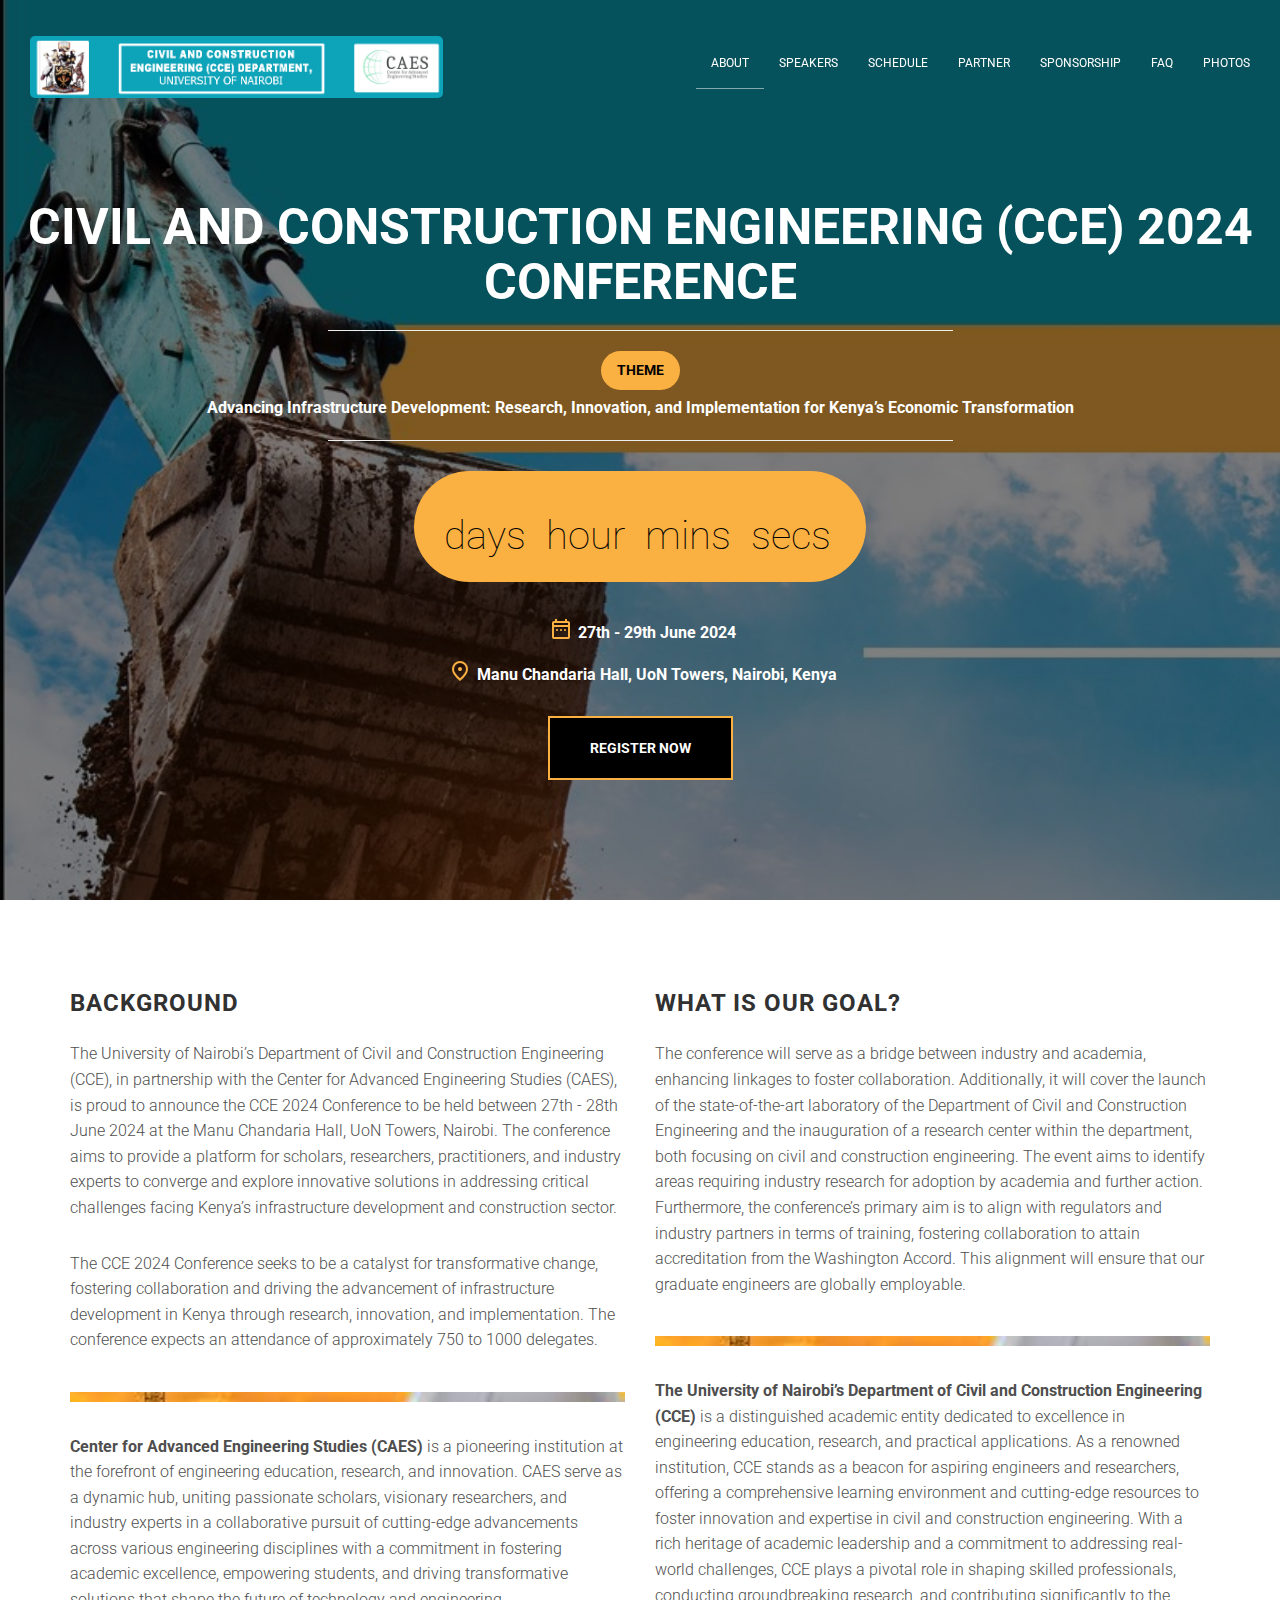
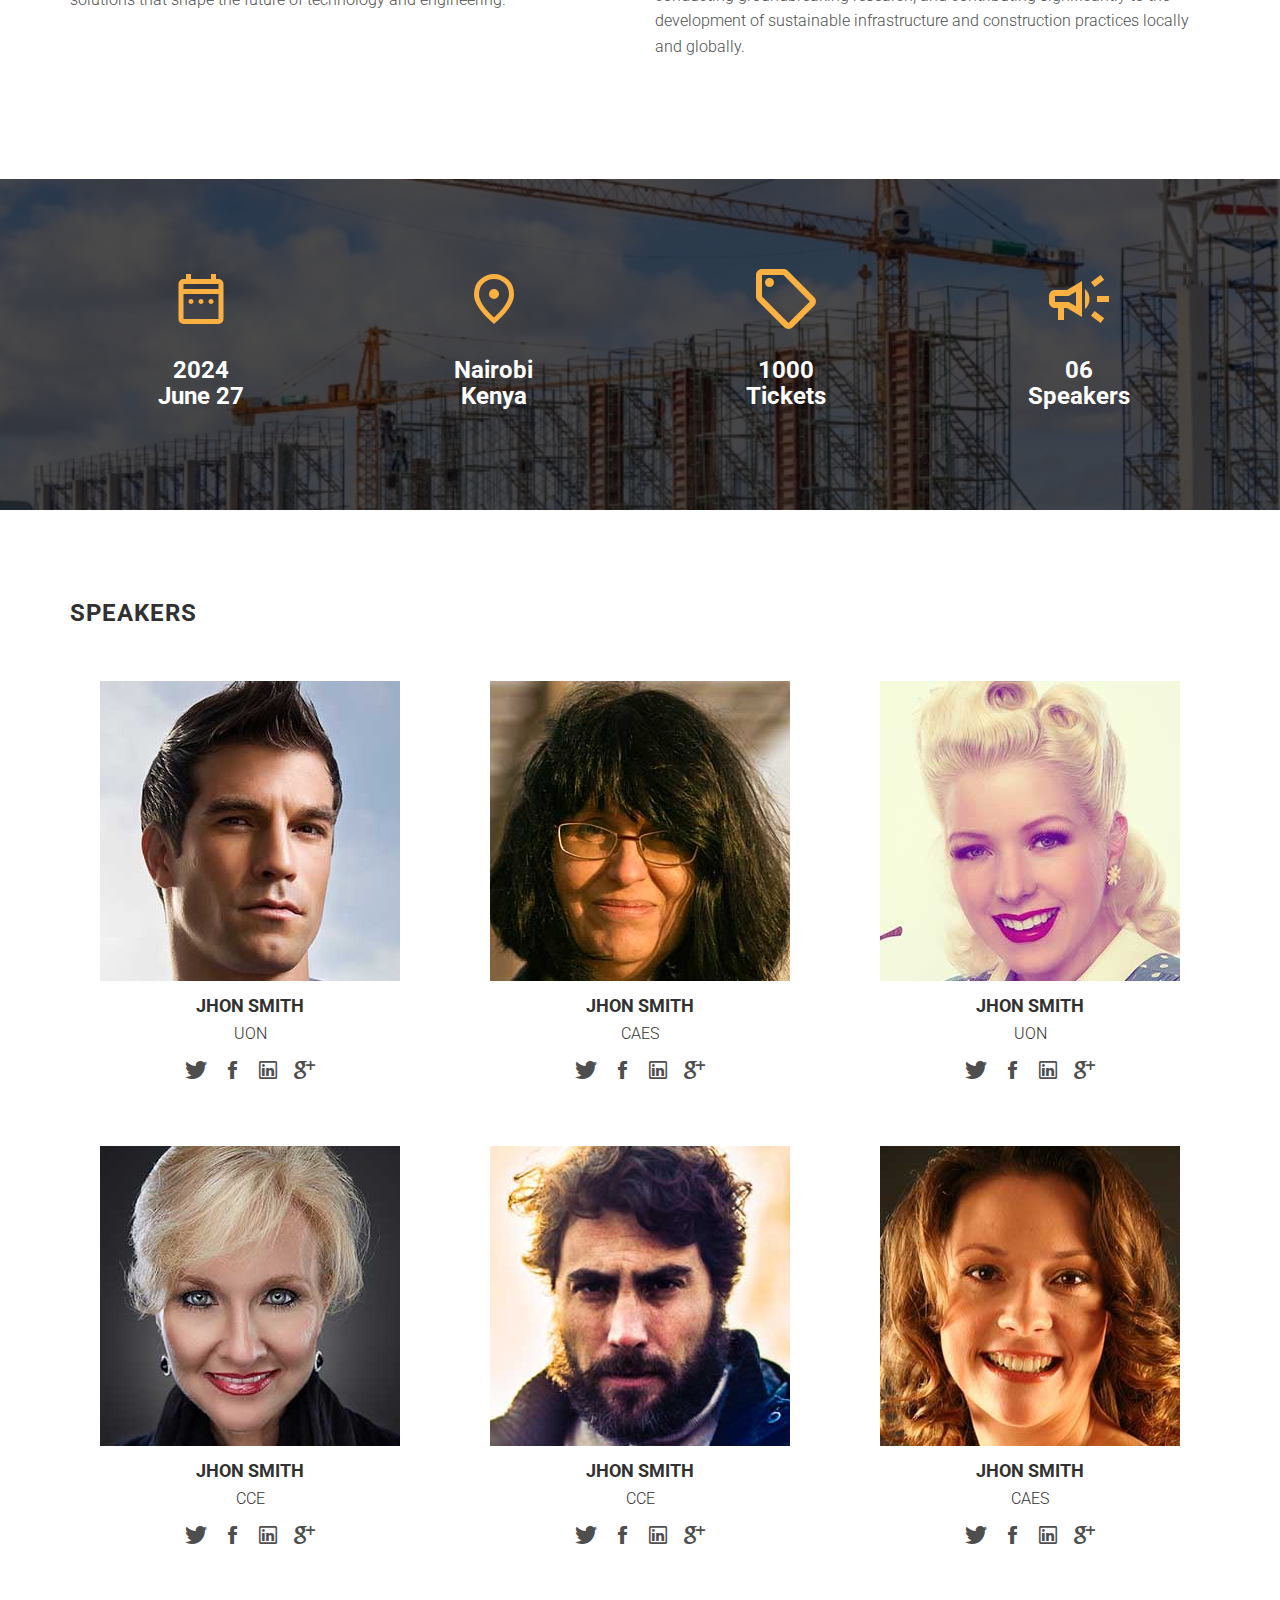
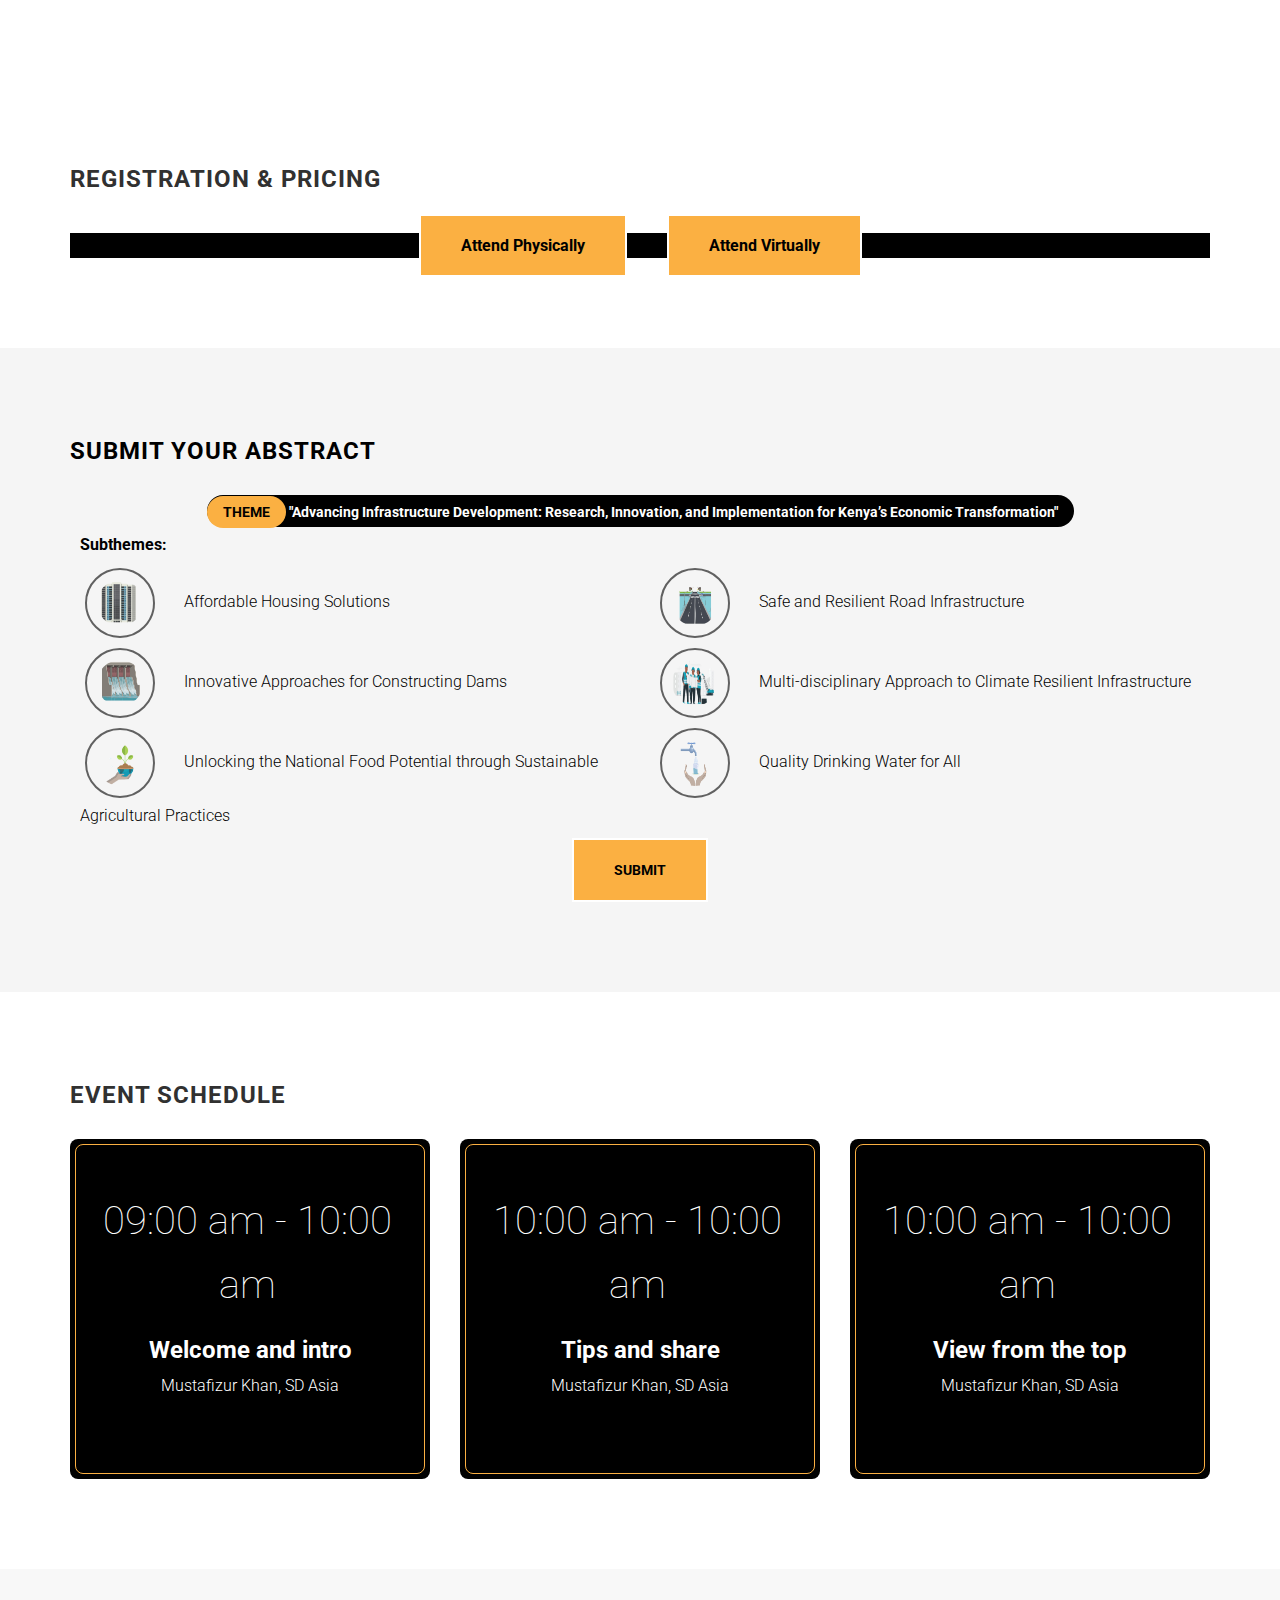
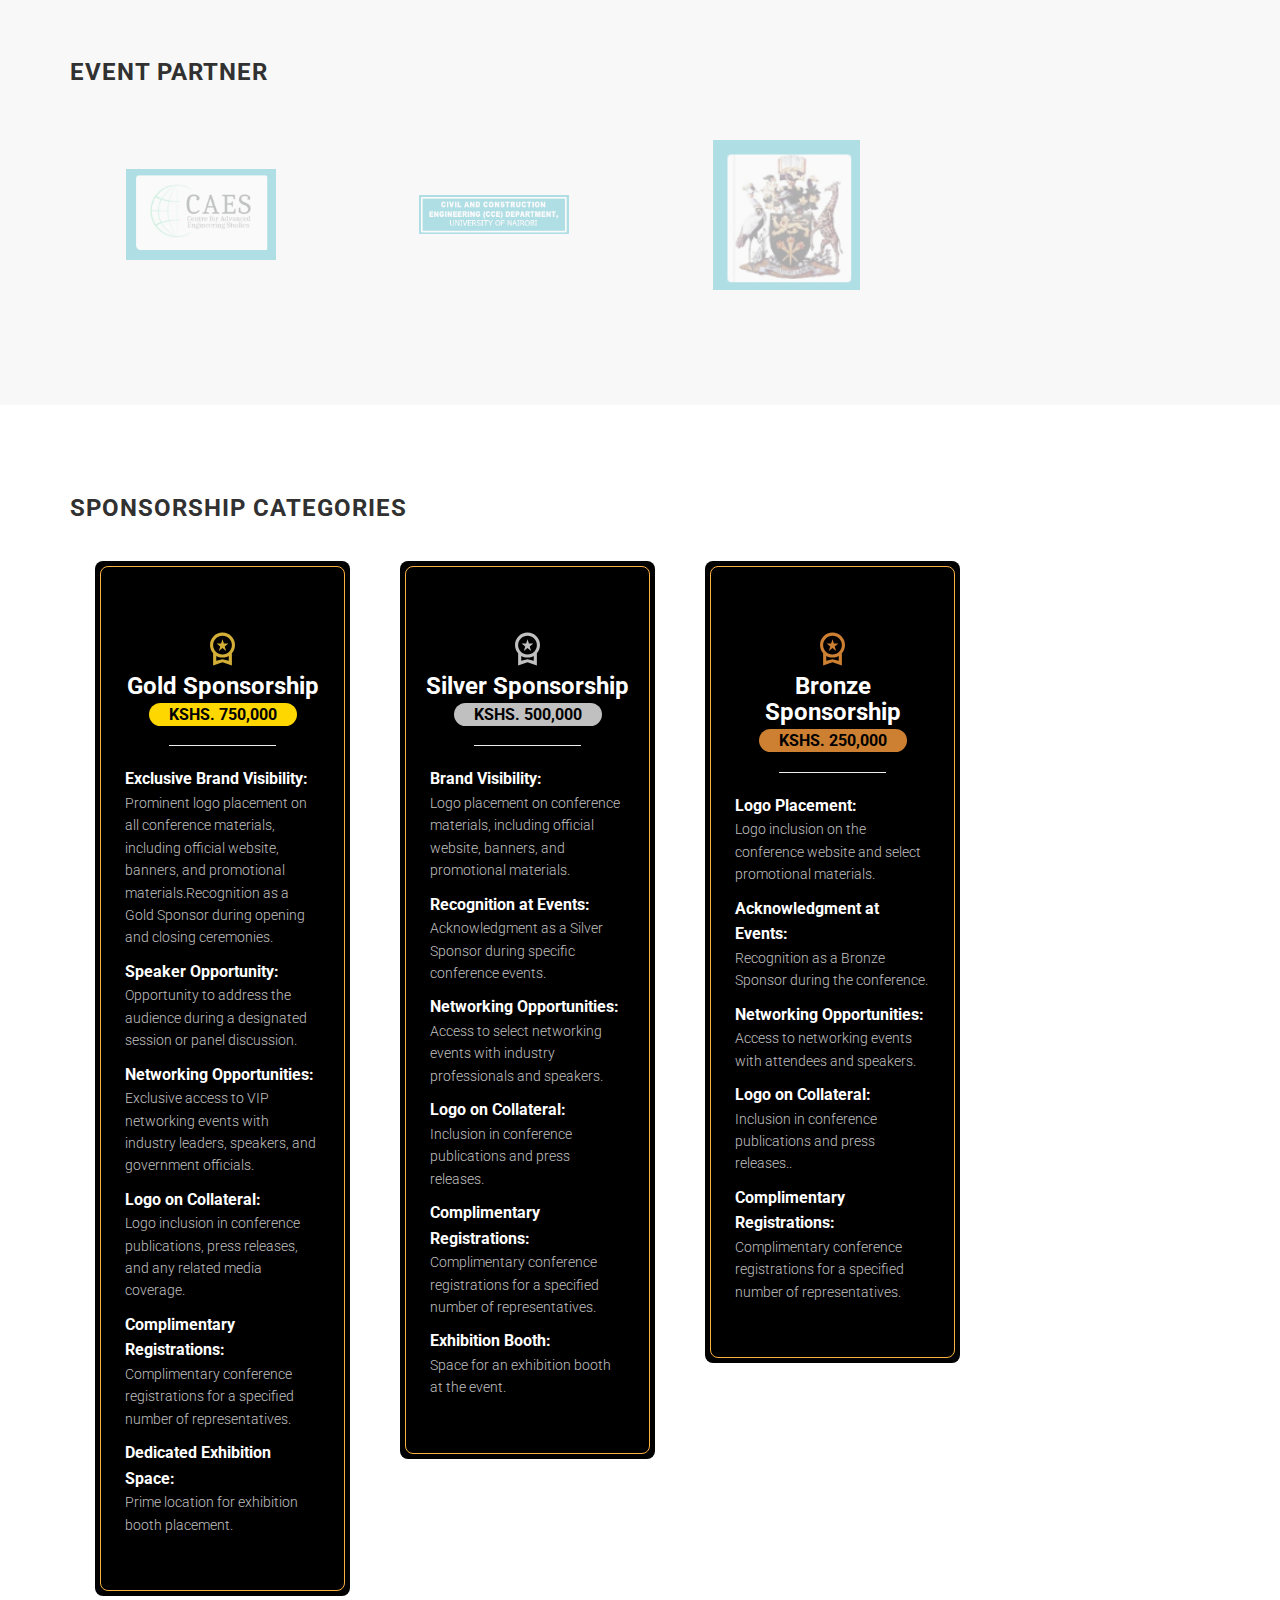
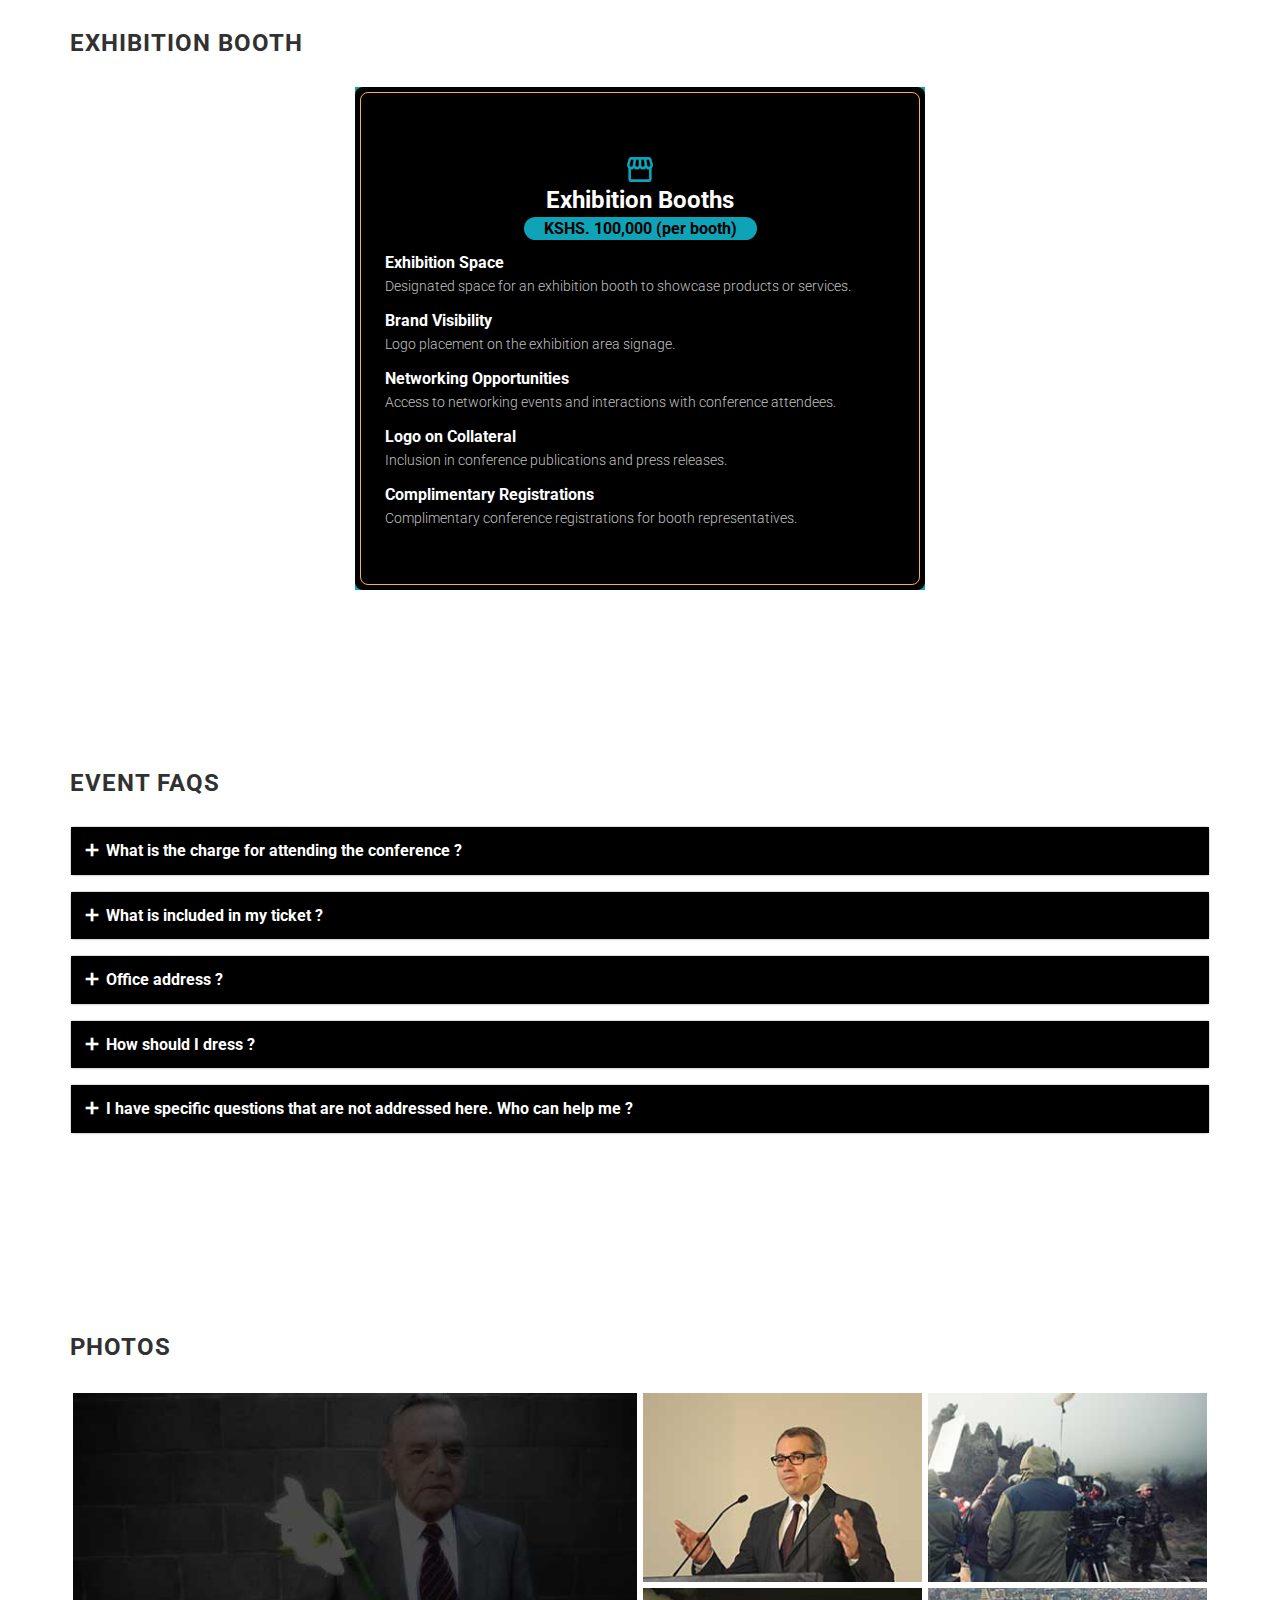
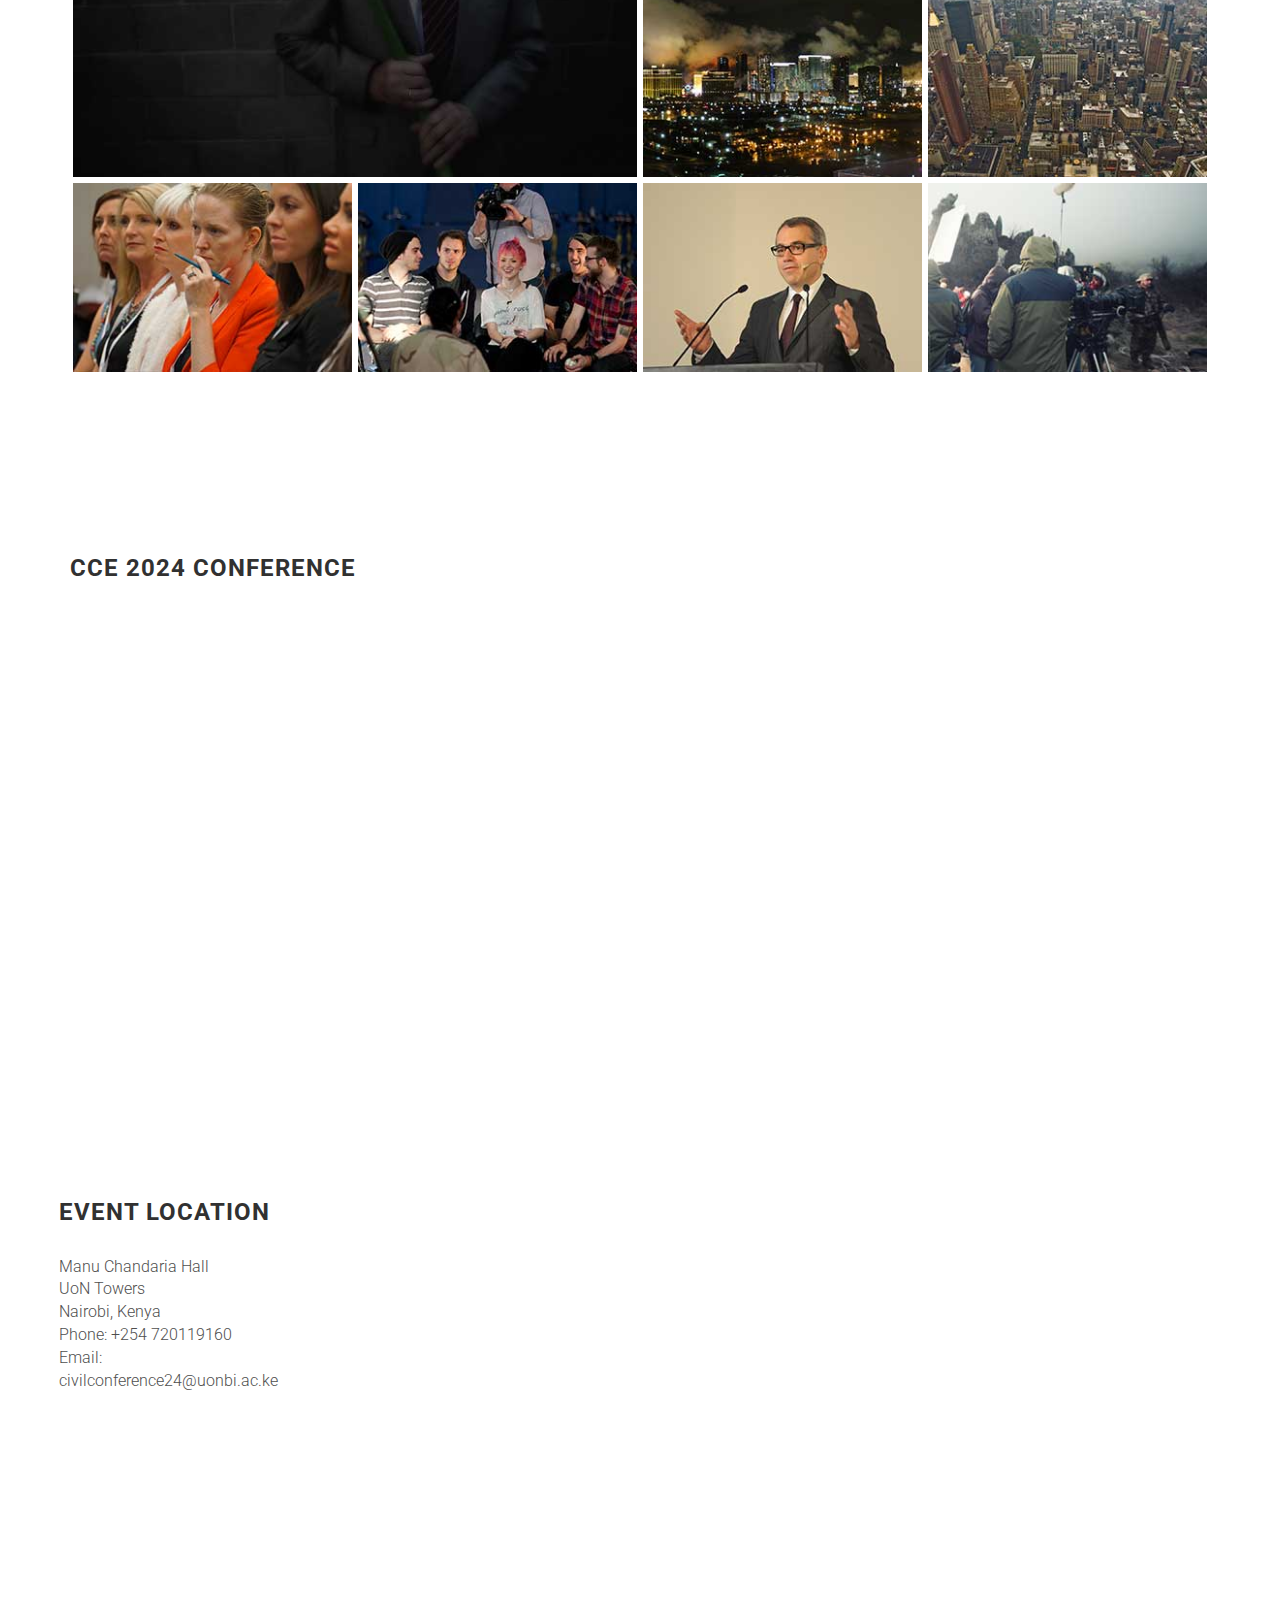
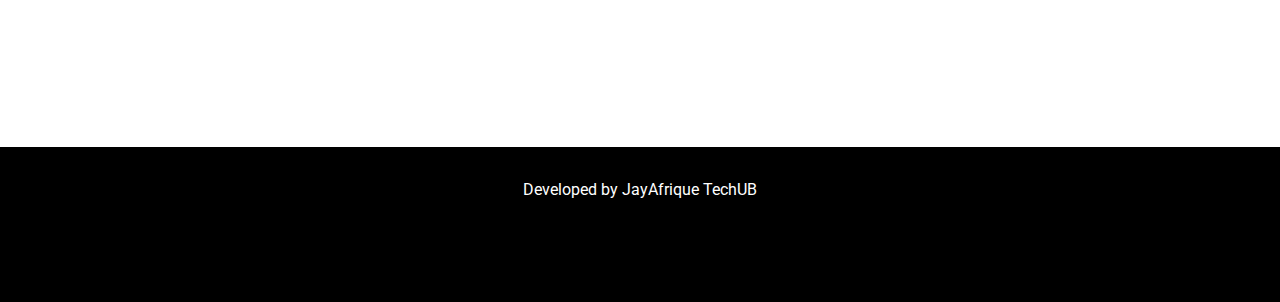
==== cec-conference/index.html @ 4900bc09 "Amazing" ====
<!DOCTYPE html>
<html lang="en">

<head>
    <meta charset="utf-8">
    <meta http-equiv="X-UA-Compatible" content="IE=edge">
    <meta name="viewport" content="width=device-width, initial-scale=1">

    <title>CCE 2024 CONFERENCE</title>

    <!-- css -->
    <link rel="stylesheet" href="bower_components/bootstrap/dist/css/bootstrap.min.css">
    <link rel="stylesheet" href="bower_components/ionicons/css/ionicons.min.css">
    <link rel="stylesheet" href="assets/css/main.css">
</head>

<body data-spy="scroll" data-target="#site-nav">
    <nav id="site-nav" class="navbar navbar-fixed-top navbar-custom">
        <div class="container" id="nav-container">
            <div class="navbar-header">
                <!-- logo -->
                <div class="site-branding">
                    <a class="logo" href="index.html">
                        <!-- logo image  -->
                        <img class="cceLogo" src="assets/images/logo.png" alt="Logo">
                        <a CIVIL AND CONSTRUCTION ENGINEERING (CCE) 2024 CONFERENCE>
                        </a>
                </div>
                <button type="button" class="navbar-toggle collapsed" data-toggle="collapse" data-target="#navbar-items"
                    aria-expanded="false">
                    <span class="sr-only">Toggle navigation</span>
                    <span class="icon-bar"></span>
                    <span class="icon-bar"></span>
                    <span class="icon-bar"></span>
                </button>
            </div><!-- /.navbar-header -->
            <div class="collapse navbar-collapse" id="navbar-items">
                <ul class="nav navbar-nav navbar-right">
                    <!-- navigation menu -->
                    <li class="active"><a data-scroll href="#about">About</a></li>
                    <li><a data-scroll href="#speakers">Speakers</a></li>
                    <li><a data-scroll href="#schedule">Schedule</a></li>
                    <li><a data-scroll href="#partner">Partner</a></li>
                    <li><a data-scroll href="#sponsorhip">Sponsorship</a></li>
                    <li><a data-scroll href="#faq">FAQ</a></li>
                    <li><a data-scroll href="#photos">Photos</a></li>
                </ul>
            </div>
        </div><!-- /.container -->
    </nav>

    <header id="site-header" class="site-header valign-center">
        <div class="intro">
            <!-- <h2>27th - 29th June 2024 | Manu Chandaria Hall, UoN Towers, Nairobi</h2> -->
            <h1 class="event-name">CIVIL AND CONSTRUCTION ENGINEERING (CCE) 2024 CONFERENCE </h1>
            <hr>
            <div class="theme">THEME</div>
            <p class="event-theme">Advancing Infrastructure Development: Research, Innovation, and Implementation for
                Kenya’s Economic Transformation </p>
            <hr>
            <div class="countdown">
                <h1 id="count">
                    <!-- days -->
                    <span id="days"></span>
                    <span class="time">days</span>
                    <!-- hours -->
                    <span id="hours"></span>
                    <span class="time">hour</span>
                    <!-- minutes -->
                    <span id="minutes"></span>
                    <span class="time">mins</span>
                    <!-- seconds -->
                    <span id="seconds"></span>
                    <span class="time">secs</span>
                </h1>
            </div>
            <!-- date & locations -->

            <div class="date-location">
                <div class="location">
                    <span class="icon">
                        <svg xmlns="http://www.w3.org/2000/svg" height="24" viewBox="0 -960 960 960" width="24">
                            <path
                                d="M320-400q-17 0-28.5-11.5T280-440q0-17 11.5-28.5T320-480q17 0 28.5 11.5T360-440q0 17-11.5 28.5T320-400Zm160 0q-17 0-28.5-11.5T440-440q0-17 11.5-28.5T480-480q17 0 28.5 11.5T520-440q0 17-11.5 28.5T480-400Zm160 0q-17 0-28.5-11.5T600-440q0-17 11.5-28.5T640-480q17 0 28.5 11.5T680-440q0 17-11.5 28.5T640-400ZM200-80q-33 0-56.5-23.5T120-160v-560q0-33 23.5-56.5T200-800h40v-80h80v80h320v-80h80v80h40q33 0 56.5 23.5T840-720v560q0 33-23.5 56.5T760-80H200Zm0-80h560v-400H200v400Zm0-480h560v-80H200v80Zm0 0v-80 80Z" />
                        </svg> </span>
                    <div class="date-location-text"> 27th - 29th June 2024 </div>

                </div>
            </div>

            <div class="date-location">
                <div class="location">
                    <span class="icon">
                        <svg xmlns="http://www.w3.org/2000/svg" height="24" viewBox="0 -960 960 960" width="24">
                            <path
                                d="M480-480q33 0 56.5-23.5T560-560q0-33-23.5-56.5T480-640q-33 0-56.5 23.5T400-560q0 33 23.5 56.5T480-480Zm0 294q122-112 181-203.5T720-552q0-109-69.5-178.5T480-800q-101 0-170.5 69.5T240-552q0 71 59 162.5T480-186Zm0 106Q319-217 239.5-334.5T160-552q0-150 96.5-239T480-880q127 0 223.5 89T800-552q0 100-79.5 217.5T480-80Zm0-480Z" />
                        </svg> </span>
                    <div class="date-location-text"> Manu Chandaria Hall, UoN Towers, Nairobi, Kenya</div>
                </div>
            </div>
            <div class="register">
                <a class="register-btn btn" data-scroll href="#registration">Register Now</a>
            </div>
        </div>
    </header>
    <section id="about" class="section about">
        <div class="container">
            <div class="row">
                <div class="col-sm-6">
                    <h3 class="section-title">Background</h3>
                    <p>The University of Nairobi’s Department of Civil and Construction Engineering (CCE), in
                        partnership with the Center for Advanced Engineering Studies (CAES), is proud to announce the
                        CCE 2024 Conference to be held between 27th - 28th June 2024 at the Manu Chandaria Hall, UoN
                        Towers, Nairobi. The conference aims to provide a platform for scholars, researchers,
                        practitioners, and industry experts to converge and explore innovative solutions in addressing
                        critical challenges facing Kenya’s infrastructure development and construction sector.</p>
                    <p>The CCE 2024 Conference seeks to be a catalyst for transformative change, fostering collaboration
                        and driving the advancement of infrastructure development in Kenya through research, innovation,
                        and implementation. The conference expects an attendance of approximately 750 to 1000 delegates.
                    </p>
                    <figure>
                        <img alt="" class="about-us" src="assets/images/about-us.jpeg">
                    </figure>
                    <div class="">
                        <p>
                            <span class="info">Center for Advanced Engineering Studies (CAES)</span>
                            is a pioneering institution at the forefront
                            of engineering education, research, and innovation. CAES serve as a dynamic hub, uniting
                            passionate scholars, visionary researchers, and industry experts in a collaborative pursuit
                            of cutting-edge advancements across various engineering disciplines with a commitment in
                            fostering academic excellence, empowering students, and driving transformative solutions
                            that shape the future of technology and engineering.
                        </p>
                    </div>
                </div><!-- /.col-sm-6 -->
                <div class="col-sm-6">
                    <h3 class="section-title multiple-title">What is Our Goal?</h3>
                    <p>The conference will serve as a bridge between industry and academia, enhancing linkages to foster
                        collaboration. Additionally, it will cover the launch of the state-of-the-art laboratory of the
                        Department of Civil and Construction Engineering and the inauguration of a research center
                        within the department, both focusing on civil and construction engineering. The event aims to
                        identify areas requiring industry research for adoption by academia and further action.
                        Furthermore, the conference’s primary aim is to align with regulators and industry partners in
                        terms of training, fostering collaboration to attain accreditation from the Washington Accord.
                        This alignment will ensure that our graduate engineers are globally employable.
                    </p>

                    <figure>
                        <img alt="" class="about-us" src="assets/images/about-us.jpeg">
                    </figure>
                    <div class=" ">
                        <p>
                            <span class="info">The University of Nairobi’s Department of Civil and Construction
                                Engineering (CCE)</span>
                            is a distinguished academic entity dedicated to excellence in engineering education,
                            research,
                            and practical applications. As a renowned institution, CCE stands as a beacon for aspiring
                            engineers and researchers, offering a comprehensive learning environment and cutting-edge
                            resources to foster innovation and expertise in civil and construction engineering. With a
                            rich heritage of academic leadership and a commitment to addressing real-world challenges,
                            CCE plays a pivotal role in shaping skilled professionals, conducting groundbreaking
                            research, and contributing significantly to the development of sustainable infrastructure
                            and construction practices locally and globally.
                        </p>
                    </div>
                </div><!-- /.col-sm-6 -->
            </div><!-- /.row -->
        </div><!-- /.container -->
    </section>
    <section id="facts" class="section bg-image-1 facts text-center">
        <div class="container">
            <div class="row">
                <div class="col-sm-3">
                    <span class="icon">
                        <svg xmlns="http://www.w3.org/2000/svg" height="60" viewBox="0 -960 960 960" width="60">
                            <path
                                d="M320-400q-17 0-28.5-11.5T280-440q0-17 11.5-28.5T320-480q17 0 28.5 11.5T360-440q0 17-11.5 28.5T320-400Zm160 0q-17 0-28.5-11.5T440-440q0-17 11.5-28.5T480-480q17 0 28.5 11.5T520-440q0 17-11.5 28.5T480-400Zm160 0q-17 0-28.5-11.5T600-440q0-17 11.5-28.5T640-480q17 0 28.5 11.5T680-440q0 17-11.5 28.5T640-400ZM200-80q-33 0-56.5-23.5T120-160v-560q0-33 23.5-56.5T200-800h40v-80h80v80h320v-80h80v80h40q33 0 56.5 23.5T840-720v560q0 33-23.5 56.5T760-80H200Zm0-80h560v-400H200v400Zm0-480h560v-80H200v80Zm0 0v-80 80Z" />
                        </svg> </span>
                    <h3 class="facts-text">2024<br>June 27</h3>
                </div>
                <div class="col-sm-3">
                    <span class="icon">
                        <svg xmlns="http://www.w3.org/2000/svg" height="60" viewBox="0 -960 960 960" width="60">
                            <path
                                d="M480-480q33 0 56.5-23.5T560-560q0-33-23.5-56.5T480-640q-33 0-56.5 23.5T400-560q0 33 23.5 56.5T480-480Zm0 294q122-112 181-203.5T720-552q0-109-69.5-178.5T480-800q-101 0-170.5 69.5T240-552q0 71 59 162.5T480-186Zm0 106Q319-217 239.5-334.5T160-552q0-150 96.5-239T480-880q127 0 223.5 89T800-552q0 100-79.5 217.5T480-80Zm0-480Z" />
                        </svg> </span>
                    <h3 class="facts-text">Nairobi<br>Kenya</h3>
                </div>
                <div class="col-sm-3">
                    <span class="icon">
                        <svg width="60" height="60" viewBox="0 0 20 20" fill="none" xmlns="http://www.w3.org/2000/svg">
                            <path
                                d="M19.4 12.25L12.25 19.4C12.05 19.6 11.825 19.75 11.575 19.85C11.325 19.95 11.075 20 10.825 20C10.575 20 10.325 19.95 10.075 19.85C9.825 19.75 9.6 19.6 9.4 19.4L0.575 10.575C0.391667 10.3917 0.25 10.1792 0.15 9.9375C0.05 9.69583 0 9.44167 0 9.175V2C0 1.45 0.195833 0.979167 0.5875 0.5875C0.979167 0.195833 1.45 0 2 0H9.175C9.44167 0 9.7 0.0541667 9.95 0.1625C10.2 0.270833 10.4167 0.416667 10.6 0.6L19.4 9.425C19.6 9.625 19.7458 9.85 19.8375 10.1C19.9292 10.35 19.975 10.6 19.975 10.85C19.975 11.1 19.9292 11.3458 19.8375 11.5875C19.7458 11.8292 19.6 12.05 19.4 12.25ZM10.825 18L17.975 10.85L9.15 2H2V9.15L10.825 18ZM4.5 6C4.91667 6 5.27083 5.85417 5.5625 5.5625C5.85417 5.27083 6 4.91667 6 4.5C6 4.08333 5.85417 3.72917 5.5625 3.4375C5.27083 3.14583 4.91667 3 4.5 3C4.08333 3 3.72917 3.14583 3.4375 3.4375C3.14583 3.72917 3 4.08333 3 4.5C3 4.91667 3.14583 5.27083 3.4375 5.5625C3.72917 5.85417 4.08333 6 4.5 6Z"
                                fill="#FBB042" />
                        </svg>

                    </span>
                    <h3 class="facts-text">1000<br>Tickets</h3>
                </div>
                <div class="col-sm-3">
                    <span class="icon">
                        <svg width="60" height="60" viewBox="0 0 20 16" fill="none" xmlns="http://www.w3.org/2000/svg">
                            <path
                                d="M16 9V7H20V9H16ZM17.2 16L14 13.6L15.2 12L18.4 14.4L17.2 16ZM15.2 4L14 2.4L17.2 0L18.4 1.6L15.2 4ZM3 15V11H2C1.45 11 0.979167 10.8042 0.5875 10.4125C0.195833 10.0208 0 9.55 0 9V7C0 6.45 0.195833 5.97917 0.5875 5.5875C0.979167 5.19583 1.45 5 2 5H6L11 2V14L6 11H5V15H3ZM9 10.45V5.55L6.55 7H2V9H6.55L9 10.45ZM12 11.35V4.65C12.45 5.05 12.8125 5.5375 13.0875 6.1125C13.3625 6.6875 13.5 7.31667 13.5 8C13.5 8.68333 13.3625 9.3125 13.0875 9.8875C12.8125 10.4625 12.45 10.95 12 11.35Z"
                                fill="#FBB042" />
                        </svg>
                    </span>
                    <h3 class="facts-text">06<br>Speakers</h3>
                </div>
            </div><!-- row -->
        </div><!-- container -->
    </section>
    <section id="speakers" class="section speakers">
        <div class="container">
            <div class="row">
                <div class="col-md-12">
                    <h3 class="section-title">Speakers</h3>
                </div>
            </div>
            <div class="row">
                <div class="col-md-4">
                    <div class="speaker">
                        <figure>
                            <img alt="" class="img-responsive center-block" src="assets/images/speakers/speaker-1.jpg">
                        </figure>
                        <h4>Jhon Smith</h4>
                        <p>UON</p>
                        <ul class="social-block">
                            <li><a href=""><i class="ion-social-twitter"></i></a></li>
                            <li><a href=""><i class="ion-social-facebook"></i></a></li>
                            <li><a href=""><i class="ion-social-linkedin-outline"></i></a></li>
                            <li><a href=""><i class="ion-social-googleplus"></i></a></li>
                        </ul>
                    </div><!-- /.speaker -->
                </div><!-- /.col-md-4 -->
                <div class="col-md-4">
                    <div class="speaker">
                        <figure>
                            <img alt="" class="img-responsive center-block" src="assets/images/speakers/speaker-2.jpg">
                        </figure>
                        <h4>Jhon Smith</h4>
                        <p>CAES</p>
                        <ul class="social-block">
                            <li><a href=""><i class="ion-social-twitter"></i></a></li>
                            <li><a href=""><i class="ion-social-facebook"></i></a></li>
                            <li><a href=""><i class="ion-social-linkedin-outline"></i></a></li>
                            <li><a href=""><i class="ion-social-googleplus"></i></a></li>
                        </ul>
                    </div><!-- /.speaker -->
                </div><!-- /.col-md-4 -->
                <div class="col-md-4">
                    <div class="speaker">
                        <figure>
                            <img alt="" class="img-responsive center-block" src="assets/images/speakers/speaker-3.jpg">
                        </figure>
                        <h4>Jhon Smith</h4>
                        <p>UON</p>
                        <ul class="social-block">
                            <li><a href=""><i class="ion-social-twitter"></i></a></li>
                            <li><a href=""><i class="ion-social-facebook"></i></a></li>
                            <li><a href=""><i class="ion-social-linkedin-outline"></i></a></li>
                            <li><a href=""><i class="ion-social-googleplus"></i></a></li>
                        </ul>
                    </div><!-- /.speaker -->
                </div><!-- /.col-md-4 -->
            </div><!-- /.row -->
            <div class="row">
                <div class="col-md-4">
                    <div class="speaker">
                        <figure>
                            <img alt="" class="img-responsive center-block" src="assets/images/speakers/speaker-4.jpg">
                        </figure>
                        <h4>Jhon Smith</h4>
                        <p>CCE</p>
                        <ul class="social-block">
                            <li><a href=""><i class="ion-social-twitter"></i></a></li>
                            <li><a href=""><i class="ion-social-facebook"></i></a></li>
                            <li><a href=""><i class="ion-social-linkedin-outline"></i></a></li>
                            <li><a href=""><i class="ion-social-googleplus"></i></a></li>
                        </ul>
                    </div>
                </div>
                <div class="col-md-4">

                    <div class="speaker">

                        <figure>
                            <img alt="" class="img-responsive center-block" src="assets/images/speakers/speaker-5.jpg">
                        </figure>

                        <h4>Jhon Smith</h4>

                        <p>CCE</p>

                        <ul class="social-block">
                            <li><a href=""><i class="ion-social-twitter"></i></a></li>
                            <li><a href=""><i class="ion-social-facebook"></i></a></li>
                            <li><a href=""><i class="ion-social-linkedin-outline"></i></a></li>
                            <li><a href=""><i class="ion-social-googleplus"></i></a></li>
                        </ul>

                    </div>
                </div>

                <div class="col-md-4">
                    <div class="speaker">
                        <figure>
                            <img alt="" class="img-responsive center-block" src="assets/images/speakers/speaker-6.jpg">
                        </figure>
                        <h4>Jhon Smith</h4>
                        <p>CAES</p>
                        <ul class="social-block">
                            <li><a href=""><i class="ion-social-twitter"></i></a></li>
                            <li><a href=""><i class="ion-social-facebook"></i></a></li>
                            <li><a href=""><i class="ion-social-linkedin-outline"></i></a></li>
                            <li><a href=""><i class="ion-social-googleplus"></i></a></li>
                        </ul>
                    </div>
                </div>
            </div>
        </div>
    </section>

    <section id="registration" class="section registration">
        <div class="container">
            <div class="row">
                <div class="col-md-12">
                    <h3 class="section-title">Registration &amp; Pricing</h3>
                </div>
            </div>
            <!--  registration buttons  -->
            <div class="attendance-section">
                <!--  physical attendance -->
                <div class="registration">
                    <a class="registration-btn " target="_blank"
                        href="https://docs.nobuk.africa/ntmk2nvhop/UGh5c2ljYWwgQXR0ZW5kYW5jZS8xMjAwMA==">Attend
                        Physically</a>
                </div>
                <!-- virtual attendance -->
                <div class="registration">
                    <a class="registration-btn " target="_blank"
                        href="https://docs.nobuk.africa/ntmk2nvhop/VmlydHVhbCBBdHRlbmRhbmNlLzgwMDA=">Attend
                        Virtually</a>
                </div>
            </div>

            <!-- 
            <form action="#" id="registration-form">
                <div class="row">
                    <div class="col-md-12" id="registration-msg" style="display:none;">
                        <div class="alert"></div>
                    </div>
                    <div class="col-sm-6">
                        <div class="form-group">
                            <input type="text" class="form-control" placeholder="First Name" id="fname" name="fname"
                                required>
                        </div>
                        <div class="form-group">
                            <input type="text" class="form-control" placeholder="Last Name" id="lname" name="lname"
                                required>
                        </div>
                        <div class="form-group">
                            <input type="email" class="form-control" placeholder="Email" id="email" name="email"
                                required>
                        </div>
                        <div class="form-group">
                            <input type="text" class="form-control" placeholder="Phone" id="cell" name="cell" required>
                        </div>
                    </div>
                    <div class="col-sm-6">
                        <div class="form-group">
                            <input type="text" class="form-control" placeholder="Address" id="address" name="address"
                                required>
                        </div>
                        <div class="form-group">
                            <input type="text" class="form-control" placeholder="Zip Code" id="zip" name="zip" required>
                        </div>
                        <div class="form-group">
                            <select class="form-control" name="city" id="city" required>
                                <option readonly>City</option>
                                <option>City Name 1</option>
                                <option>City Name 2</option>
                                <option>City Name 3</option>
                                <option>City Name 4</option>
                            </select>
                        </div>
                        <div class="form-group">
                            <select class="form-control" name="program" id="program" required>
                                <option readonly>Select Your Attendance Preference</option>
                                <option>Physical Attendance</option>
                                <option>Virtual Attendance</option>
                            </select>
                        </div>
                    </div>
                </div>
                <div class="text-center mt20">
                    <button type="submit" class="btn btn-black" id="registration-submit-btn">Submit</button>
                </div>
            </form> -->

        </div>
    </section>
    <section id="contribution" class="section  contribution">
        <div class="container">
            <div class="row">
                <div class="col-md-12">
                    <h3 class="section-title abstract-title">Submit Your Abstract</h3>

                    <p class="about-theme"><span class="theme">THEME</span> "Advancing Infrastructure Development:
                        Research, Innovation, and Implementation for
                        Kenya’s Economic Transformation"</p>
                    <div class="sub-themes">
                        <!--  title -->
                        <div class="subtheme-title"> Subthemes: </div>

                        <div class="row">
                            <!-- housing -->
                            <div class="sub-theme col-sm-6 ">
                                <!-- icon -->
                                <div class="subtheme-item">
                                    <img src="./assets/images/subthemes/affordable-housing.png" class="subtheme-image"
                                        alt="Affrodable housing" srcset="">
                                    <!-- text -->
                                    <span class="sub-theme-text">Affordable Housing Solutions</span>
                                </div>
                            </div>
                            <!-- infrastructure -->

                            <div class="sub-theme   col-sm-6 ">
                                <!-- icon -->
                                <div class="subtheme-item">
                                    <img src="./assets/images/subthemes/safe-road-infrastructure.png"
                                        class="subtheme-image" alt="Safe and Resilient Road Infrastructure" srcset="">
                                    <!-- text -->
                                    <span class="sub-theme-text">Safe and Resilient Road Infrastructure</span>
                                </div>
                            </div>
                        </div>
                        <div class="row">
                            <!-- dams -->
                            <div class="sub-theme  col-sm-6 ">
                                <!-- icon -->
                                <div class="subtheme-item">
                                    <img src="./assets/images/subthemes/innovative-dams.png" class="subtheme-image"
                                        alt="Innovation in Dams" srcset="">
                                    <!-- text -->
                                    <span class="sub-theme-text">Innovative Approaches for Constructing Dams</span>
                                </div>
                            </div>
                            <!-- climate -->
                            <div class="sub-theme  col-sm-6 ">
                                <!-- icon -->
                                <div class="subtheme-item">
                                    <img src="./assets/images/subthemes/multidisciplinary.png" class="subtheme-image"
                                        alt="Climate Infrastructure" srcset="">
                                    <!-- text -->
                                    <span class="sub-theme-text">Multi-disciplinary Approach to Climate Resilient
                                        Infrastructure</span>
                                </div>
                            </div>
                        </div>
                        <div class="row">
                            <!-- sustainable agriculture -->
                            <div class="sub-theme  col-sm-6 ">
                                <!-- icon -->
                                <div class="subtheme-item">
                                    <img src="./assets/images/subthemes/sustainable-agriculture.png"
                                        class="subtheme-image" alt="Climate Infrastructure" srcset="">
                                    <!-- text -->
                                    <span class="sub-theme-text">Unlocking the National Food Potential through
                                        Sustainable Agricultural Practices</span>
                                </div>
                            </div>
                            <!-- drinking water -->
                            <div class="sub-theme  col-sm-6 ">
                                <!-- icon -->
                                <div class="subtheme-item">
                                    <img src="./assets/images/subthemes/quality-water.png" class="subtheme-image"
                                        alt="Quality Drinking Water for All" srcset="">
                                    <!-- text -->
                                    <span class="sub-theme-text">Quality Drinking Water for All</span>
                                </div>
                            </div>
                        </div>
                    </div>
                    <!-- submit button -->
                    <a class="submit-abstract btn "
                        href="https://docs.google.com/forms/d/e/1FAIpQLSclyFG52kd5D6zgaqxHVDPMufchxwQWm3bpr33Z0-TsMA1KaA/viewform"
                        target="_blank">Submit</a>
                </div>
            </div>
        </div>
    </section>

    <section id="schedule" class="section schedule">
        <div class="container">
            <div class="row">
                <div class="col-md-12">
                    <h3 class="section-title">Event Schedule</h3>
                </div>
            </div>
            <div class="row">
                <div class="col-md-4 col-sm-6">
                    <div class="schedule-box">
                        <div class="time">
                            <time datetime="09:00">09:00 am</time> - <time datetime="22:00">10:00 am</time>
                        </div>
                        <h3>Welcome and intro</h3>
                        <p>Mustafizur Khan, SD Asia</p>
                    </div>
                </div>
                <div class="col-md-4 col-sm-6">
                    <div class="schedule-box">
                        <div class="time">
                            <time datetime="10:00">10:00 am</time> - <time datetime="22:00">10:00 am</time>
                        </div>
                        <h3>Tips and share</h3>
                        <p>Mustafizur Khan, SD Asia</p>
                    </div>
                </div>
                <div class="col-md-4 col-sm-6">
                    <div class="schedule-box">
                        <div class="time">
                            <time datetime="10:00">10:00 am</time> - <time datetime="22:00">10:00 am</time>
                        </div>
                        <h3>View from the top</h3>
                        <p>Mustafizur Khan, SD Asia</p>
                    </div>
                </div>
            </div>
    </section>

    <section id="partner" class="section partner">
        <div class="container">
            <div class="row">
                <div class="col-md-12">
                    <h3 class="section-title">Event Partner</h3>
                </div>
            </div>
            <div class="row">
                <div class="col-sm-3">
                    <a class="partner-box partner-box-1"></a>
                </div>
                <div class="col-sm-3">
                    <a class="partner-box partner-box-2"></a>
                </div>
                <div class="col-sm-3">
                    <a class="partner-box partner-box-3"></a>
                </div>
                <!--   <div class="col-sm-3">
                    <a class="partner-box partner-box-4"></a>
                </div>
            </div>

            <div class="row">
                <div class="col-sm-3">
                    <a class="partner-box partner-box-5"></a>
                </div>
                <div class="col-sm-3">
                    <a class="partner-box partner-box-6"></a>
                </div>
                <div class="col-sm-3">
                    <a class="partner-box partner-box-7"></a>
                </div>
                <div class="col-sm-3">
                    <a class="partner-box partner-box-8"></a> -->
            </div>
        </div>
    </section>
    <!-- propose when refactoring the code to enable decoubpling will handle in last stage  -->
    <!-- sponsorhip include start-->
    <!-- <div>
    <iframe class="section-page" src="./pages/sponsorship.html"></iframe>
    </div> -->
    <!-- sponsorship include end -->
    <section id="sponsorhip" class="section sponsorhip">
        <div class="container">
            <div class="row">
                <div class="col-md-12">
                    <h3 class="section-title">Sponsorship Categories</h3>
                </div>
            </div>

            <div class="row sponsorship-badges">
                <!-- gold -->
                <div class="sponsor-badge col-sm-3 ">
                    <div class="schedule-box">
                        <div class="">
                            <h3>
                                <div><svg width="25" height="36" viewBox="0 0 16 21" fill="none"
                                        xmlns="http://www.w3.org/2000/svg">
                                        <path
                                            d="M5.675 11.7L6.55 8.85L4.25 7H7.1L8 4.2L8.9 7H11.75L9.425 8.85L10.3 11.7L8 9.925L5.675 11.7ZM2 21V13.275C1.36667 12.575 0.875 11.775 0.525 10.875C0.175 9.975 0 9.01667 0 8C0 5.76667 0.775 3.875 2.325 2.325C3.875 0.775 5.76667 0 8 0C10.2333 0 12.125 0.775 13.675 2.325C15.225 3.875 16 5.76667 16 8C16 9.01667 15.825 9.975 15.475 10.875C15.125 11.775 14.6333 12.575 14 13.275V21L8 19L2 21ZM8 14C9.66667 14 11.0833 13.4167 12.25 12.25C13.4167 11.0833 14 9.66667 14 8C14 6.33333 13.4167 4.91667 12.25 3.75C11.0833 2.58333 9.66667 2 8 2C6.33333 2 4.91667 2.58333 3.75 3.75C2.58333 4.91667 2 6.33333 2 8C2 9.66667 2.58333 11.0833 3.75 12.25C4.91667 13.4167 6.33333 14 8 14ZM4 18.025L8 17L12 18.025V14.925C11.4167 15.2583 10.7875 15.5208 10.1125 15.7125C9.4375 15.9042 8.73333 16 8 16C7.26667 16 6.5625 15.9042 5.8875 15.7125C5.2125 15.5208 4.58333 15.2583 4 14.925V18.025Z"
                                            fill="#D4AF37" />
                                    </svg>
                                </div>Gold Sponsorship<br> <span class="gold-sponsor"> KSHS. 750,000</span>
                            </h3>
                        </div>
                        <hr>
                        <!-- Exclusive Brand Visibility -->
                        <div class="sponsorhip-text">
                            <!--  title -->
                            <div><strong>Exclusive Brand Visibility:</strong></div>
                            <!-- details -->
                            <div class="sponsorhip-sub-text">Prominent logo placement on all conference materials,
                                including official website, banners,
                                and promotional materials.Recognition as a Gold Sponsor during opening and closing
                                ceremonies.</div>
                        </div>
                        <!-- Speaker Opportunity -->
                        <div class="sponsorhip-text">
                            <!--  title -->
                            <div><strong>Speaker Opportunity:</strong></div>
                            <!-- details -->
                            <div class="sponsorhip-sub-text">Opportunity to address the audience during a designated
                                session or panel discussion.</div>
                        </div>
                        <!-- Networking Opportunities: -->
                        <div class="sponsorhip-text">
                            <!--  title -->
                            <div><strong>Networking Opportunities:</strong></div>
                            <!-- details -->
                            <div class="sponsorhip-sub-text">Exclusive access to VIP networking events with industry
                                leaders, speakers, and government
                                officials.</div>
                        </div>
                        <!-- Logo on Collateral: -->
                        <div class="sponsorhip-text">
                            <!--  title -->
                            <div><strong>Logo on Collateral:</strong></div>
                            <!-- details -->
                            <div class="sponsorhip-sub-text">Logo inclusion in conference publications, press releases,
                                and any related media coverage.</div>
                        </div>
                        <!-- Complimentary Registrations: -->
                        <div class="sponsorhip-text">
                            <!--  title -->
                            <div><strong>Complimentary Registrations:</strong></div>
                            <!-- details -->
                            <div class="sponsorhip-sub-text">Complimentary conference registrations for a specified
                                number of representatives.</div>
                        </div>
                        <!-- Dedicated Exhibition Space: -->
                        <div class="sponsorhip-text">
                            <!--  title -->
                            <div><strong>Dedicated Exhibition Space:</strong></div>
                            <!-- details -->
                            <div class="sponsorhip-sub-text">Prime location for exhibition booth placement.</div>
                        </div>
                    </div>
                </div>
                <!-- silver -->
                <div class="sponsor-badge col-sm-3">
                    <div class="schedule-box">

                        <div class="">
                            <h3>
                                <div><svg width="25" height="36" viewBox="0 0 16 21" fill="none"
                                        xmlns="http://www.w3.org/2000/svg">
                                        <path
                                            d="M5.675 11.7L6.55 8.85L4.25 7H7.1L8 4.2L8.9 7H11.75L9.425 8.85L10.3 11.7L8 9.925L5.675 11.7ZM2 21V13.275C1.36667 12.575 0.875 11.775 0.525 10.875C0.175 9.975 0 9.01667 0 8C0 5.76667 0.775 3.875 2.325 2.325C3.875 0.775 5.76667 0 8 0C10.2333 0 12.125 0.775 13.675 2.325C15.225 3.875 16 5.76667 16 8C16 9.01667 15.825 9.975 15.475 10.875C15.125 11.775 14.6333 12.575 14 13.275V21L8 19L2 21ZM8 14C9.66667 14 11.0833 13.4167 12.25 12.25C13.4167 11.0833 14 9.66667 14 8C14 6.33333 13.4167 4.91667 12.25 3.75C11.0833 2.58333 9.66667 2 8 2C6.33333 2 4.91667 2.58333 3.75 3.75C2.58333 4.91667 2 6.33333 2 8C2 9.66667 2.58333 11.0833 3.75 12.25C4.91667 13.4167 6.33333 14 8 14ZM4 18.025L8 17L12 18.025V14.925C11.4167 15.2583 10.7875 15.5208 10.1125 15.7125C9.4375 15.9042 8.73333 16 8 16C7.26667 16 6.5625 15.9042 5.8875 15.7125C5.2125 15.5208 4.58333 15.2583 4 14.925V18.025Z"
                                            fill="#C0C0C0" />
                                    </svg>
                                </div> Silver Sponsorship<br> <span class="silver-sponsor"> KSHS. 500,000 </span>
                            </h3>
                        </div>
                        <hr>
                        <!-- brand vicsibility -->
                        <div class="sponsorhip-text">
                            <!--  title -->
                            <div><strong>Brand Visibility:</strong></div>
                            <!-- details -->
                            <div class="sponsorhip-sub-text">Logo placement on conference materials, including official
                                website, banners, and
                                promotional materials.</div>
                        </div>

                        <!-- Recognistion at Events -->
                        <div class="sponsorhip-text">
                            <!--  title -->
                            <div><strong>Recognition at Events:</strong></div>
                            <!-- details -->
                            <div class="sponsorhip-sub-text">Acknowledgment as a Silver Sponsor during specific
                                conference events.</div>
                        </div>
                        <!-- Networking Opportunities: -->
                        <div class="sponsorhip-text">
                            <!--  title -->
                            <div><strong>Networking Opportunities:</strong></div>
                            <!-- details -->
                            <div class="sponsorhip-sub-text">Access to select networking events with industry
                                professionals and speakers.</div>
                        </div>
                        <!-- Logo on Collateral: -->
                        <div class="sponsorhip-text">
                            <!--  title -->
                            <div><strong>Logo on Collateral:</strong></div>
                            <!-- details -->
                            <div class="sponsorhip-sub-text">Inclusion in conference publications and press releases.
                            </div>
                        </div>
                        <!-- Complimentary Registrations: -->
                        <div class="sponsorhip-text">
                            <!--  title -->
                            <div><strong>Complimentary Registrations:</strong></div>
                            <!-- details -->
                            <div class="sponsorhip-sub-text">Complimentary conference registrations for a specified
                                number of representatives.</div>
                        </div>
                        <!-- Exhibition Booth: -->
                        <div class="sponsorhip-text">
                            <!--  title -->
                            <div><strong>Exhibition Booth:</strong></div>
                            <!-- details -->
                            <div class="sponsorhip-sub-text">Space for an exhibition booth at the event.</div>
                        </div>
                    </div>
                </div>
                <!-- bronze -->
                <div class="sponsor-badge col-sm-3 col-sm-6">
                    <div class="schedule-box">
                        <div class="">
                            <h3>
                                <div><svg width="25" height="36" viewBox="0 0 16 21" fill="none"
                                        xmlns="http://www.w3.org/2000/svg">
                                        <path
                                            d="M5.675 11.7L6.55 8.85L4.25 7H7.1L8 4.2L8.9 7H11.75L9.425 8.85L10.3 11.7L8 9.925L5.675 11.7ZM2 21V13.275C1.36667 12.575 0.875 11.775 0.525 10.875C0.175 9.975 0 9.01667 0 8C0 5.76667 0.775 3.875 2.325 2.325C3.875 0.775 5.76667 0 8 0C10.2333 0 12.125 0.775 13.675 2.325C15.225 3.875 16 5.76667 16 8C16 9.01667 15.825 9.975 15.475 10.875C15.125 11.775 14.6333 12.575 14 13.275V21L8 19L2 21ZM8 14C9.66667 14 11.0833 13.4167 12.25 12.25C13.4167 11.0833 14 9.66667 14 8C14 6.33333 13.4167 4.91667 12.25 3.75C11.0833 2.58333 9.66667 2 8 2C6.33333 2 4.91667 2.58333 3.75 3.75C2.58333 4.91667 2 6.33333 2 8C2 9.66667 2.58333 11.0833 3.75 12.25C4.91667 13.4167 6.33333 14 8 14ZM4 18.025L8 17L12 18.025V14.925C11.4167 15.2583 10.7875 15.5208 10.1125 15.7125C9.4375 15.9042 8.73333 16 8 16C7.26667 16 6.5625 15.9042 5.8875 15.7125C5.2125 15.5208 4.58333 15.2583 4 14.925V18.025Z"
                                            fill="#CD7F32" />
                                    </svg>
                                </div> Bronze Sponsorship <br> <span class="bronze-sponsor"> KSHS. 250,000 </span>
                            </h3>
                        </div>
                        <hr>
                        <!-- logo polacement -->
                        <div class="sponsorhip-text">
                            <!--  title -->
                            <div><strong>Logo Placement:</strong></div>
                            <!-- details -->
                            <div class="sponsorhip-sub-text">Logo inclusion on the conference website and select
                                promotional materials.</div>
                        </div>
                        <!--  acknowledgement at event -->
                        <div class="sponsorhip-text">
                            <!--  title -->
                            <div><strong>Acknowledgment at Events:</strong></div>
                            <!-- details -->
                            <div class="sponsorhip-sub-text">Recognition as a Bronze Sponsor during the conference.
                            </div>
                        </div>
                        <!-- networking opportunities -->
                        <div class="sponsorhip-text">
                            <!--  title -->
                            <div><strong>Networking Opportunities:</strong></div>
                            <!-- details -->
                            <div class="sponsorhip-sub-text">Access to networking events with attendees and speakers.
                            </div>
                        </div>
                        <!-- logo on collateral -->
                        <div class="sponsorhip-text">
                            <!--  title -->
                            <div><strong>Logo on Collateral:</strong></div>
                            <!-- details -->
                            <div class="sponsorhip-sub-text">Inclusion in conference publications and press releases..
                            </div>
                        </div>
                        <!-- complimentary registrations -->
                        <div class="sponsorhip-text">
                            <!--  title -->
                            <div><strong>Complimentary Registrations:</strong></div>
                            <!-- details -->
                            <div class="sponsorhip-sub-text">Complimentary conference registrations for a specified
                                number of representatives.</div>
                        </div>
                    </div>
                </div>

            </div>
            <div class="booth-page">
                <div class="booth row">
                    <div class="col-md-12">
                        <h3 class="section-title">Exhibition Booth</h3>
                    </div>
                </div>
                <div class="booth-badge   ">
                    <div class="schedule-box">
                        <div class="">
                            <h3>
                                <div><svg width="26" height="25" viewBox="0 0 26 25" fill="none"
                                        xmlns="http://www.w3.org/2000/svg">
                                        <path
                                            d="M24.6453 11.1806V22.2222C24.6453 22.9861 24.3919 23.64 23.8852 24.184C23.3784 24.728 22.7691 25 22.0575 25H3.94251C3.23086 25 2.62163 24.728 2.11484 24.184C1.60806 23.64 1.35466 22.9861 1.35466 22.2222V11.1806C0.858657 10.6944 0.47587 10.0694 0.206302 9.30556C-0.063266 8.54167 -0.0686573 7.70833 0.190128 6.80556L1.54875 2.08333C1.72127 1.48148 2.02858 0.983796 2.47067 0.590278C2.91276 0.196759 3.42494 0 4.00721 0H21.9928C22.5751 0 23.0818 0.190972 23.5132 0.572917C23.9445 0.954861 24.2572 1.45833 24.4513 2.08333L25.8099 6.80556C26.0687 7.70833 26.0633 8.53009 25.7937 9.27083C25.5241 10.0116 25.1413 10.6481 24.6453 11.1806ZM15.8466 9.72222C16.4289 9.72222 16.871 9.5081 17.1729 9.07986C17.4748 8.65162 17.5934 8.1713 17.5287 7.63889L16.8171 2.77778H14.2939V7.91667C14.2939 8.40278 14.4449 8.82523 14.7468 9.18403C15.0487 9.54282 15.4153 9.72222 15.8466 9.72222ZM10.024 9.72222C10.52 9.72222 10.9243 9.54282 11.237 9.18403C11.5497 8.82523 11.7061 8.40278 11.7061 7.91667V2.77778H9.18292L8.47126 7.63889C8.385 8.19444 8.49821 8.68056 8.81091 9.09722C9.12361 9.51389 9.52796 9.72222 10.024 9.72222ZM4.266 9.72222C4.65417 9.72222 4.99383 9.57176 5.28496 9.27083C5.5761 8.96991 5.75401 8.58796 5.81871 8.125L6.53037 2.77778H4.00721L2.71328 7.43056C2.58389 7.89352 2.65398 8.3912 2.92355 8.92361C3.19312 9.45602 3.6406 9.72222 4.266 9.72222ZM21.734 9.72222C22.3594 9.72222 22.8123 9.45602 23.0926 8.92361C23.373 8.3912 23.4377 7.89352 23.2867 7.43056L21.9281 2.77778H19.4696L20.1813 8.125C20.246 8.58796 20.4239 8.96991 20.715 9.27083C21.0062 9.57176 21.3458 9.72222 21.734 9.72222ZM3.94251 22.2222H22.0575V12.4306C21.9497 12.4769 21.8796 12.5 21.8472 12.5H21.734C21.1517 12.5 20.6396 12.3958 20.1975 12.1875C19.7554 11.9792 19.3187 11.6435 18.8874 11.1806C18.4992 11.5972 18.0571 11.9213 17.5611 12.1528C17.0651 12.3843 16.5367 12.5 15.976 12.5C15.3938 12.5 14.8492 12.3843 14.3424 12.1528C13.8357 11.9213 13.3882 11.5972 13 11.1806C12.6334 11.5972 12.2075 11.9213 11.7222 12.1528C11.237 12.3843 10.7141 12.5 10.1534 12.5C9.52796 12.5 8.96187 12.3843 8.45508 12.1528C7.9483 11.9213 7.50081 11.5972 7.11263 11.1806C6.65976 11.6667 6.21228 12.0081 5.77019 12.2049C5.32809 12.4016 4.8267 12.5 4.266 12.5H4.12043C4.06652 12.5 4.00721 12.4769 3.94251 12.4306V22.2222Z"
                                            fill="#0FA3B8" />
                                    </svg>
                                </div> Exhibition Booths <br> <span class="booth-price"> KSHS. 100,000 (per booth)
                                </span>
                            </h3>
                        </div>
                        <!-- Exhibition Space: -->
                        <div class="sponsorhip-text">
                            <!--  title -->
                            <div><strong>Exhibition Space</strong></div>
                            <!-- details -->
                            <div class="sponsorhip-sub-text">Designated space for an exhibition booth to showcase
                                products or services.</div>
                        </div>
                        <!-- Brand Visibility: -->
                        <div class="sponsorhip-text">
                            <!--  title -->
                            <div><strong>Brand Visibility</strong></div>
                            <!-- details -->
                            <div class="sponsorhip-sub-text">Logo placement on the exhibition area signage.</div>
                        </div>

                        <!-- Networking Opportunities: -->
                        <div class="sponsorhip-text">
                            <!--  title -->
                            <div><strong>Networking Opportunities</strong></div>
                            <!-- details -->
                            <div class="sponsorhip-sub-text">Access to networking events and interactions with
                                conference attendees.</div>
                        </div>

                        <!-- Logo on Collateral: -->
                        <div class="sponsorhip-text">
                            <!--  title -->
                            <div><strong>Logo on Collateral</strong></div>
                            <!-- details -->
                            <div class="sponsorhip-sub-text">Inclusion in conference publications and press releases.
                            </div>
                        </div>

                        <!-- Complimentary Registrations: -->
                        <div class="sponsorhip-text">
                            <!--  title -->
                            <div><strong>Complimentary Registrations</strong></div>
                            <!-- details -->
                            <div class="sponsorhip-sub-text">Complimentary conference registrations for booth
                                representatives.</div>
                        </div>

                    </div>
                </div>
            </div>
    </section>

    <section id="faq" class="section faq">
        <div class="container">
            <div class="row">
                <div class="col-md-12">
                    <h3 class="section-title">Event FAQs</h3>
                </div>
            </div>
            <div class="row">
                <div class="col-md-12">
                    <div class="panel-group" id="accordion" role="tablist" aria-multiselectable="true">

                        <div class="panel panel-default">
                            <div class="panel-heading" role="tab" id="headingOne">
                                <h4 class="panel-title">
                                    <a class="faq-toggle collapsed" role="button" data-toggle="collapse"
                                        data-parent="#accordion" href="#collapseOne" aria-expanded="true"
                                        aria-controls="collapseOne"> What is the charge for attending the conference
                                        ?</a>
                                </h4>
                            </div>

                            <div id="collapseOne" class="panel-collapse collapse" role="tabpanel"
                                aria-labelledby="headingOne">
                                <div class="panel-body">
                                    <h3>Physical Attendance:</h3>
                                    <p>KSHS. 12,000 per delegate</p>
                                    <h3>Virtual Attendance:</h3>
                                    <p>KSHS. 8,000 per delegate</p>
                                </div>
                            </div>
                        </div>

                        <div class="panel panel-default">
                            <div class="panel-heading" role="tab" id="headingTwo">
                                <h4 class="panel-title">
                                    <a class="faq-toggle collapsed" role="button" data-toggle="collapse"
                                        data-parent="#accordion" href="#collapseTwo" aria-expanded="false"
                                        aria-controls="collapseTwo"> What is included in my ticket ?</a>
                                </h4>
                            </div>

                            <div id="collapseTwo" class="panel-collapse collapse" role="tabpanel"
                                aria-labelledby="headingTwo">
                                <div class="panel-body">Ticket Number, Attendance type(physical or virtual)</div>
                            </div>
                        </div>

                        <div class="panel panel-default">
                            <div class="panel-heading" role="tab" id="headingThree">
                                <h4 class="panel-title">
                                    <a class="faq-toggle collapsed" role="button" data-toggle="collapse"
                                        data-parent="#accordion" href="#collapseThree" aria-expanded="false"
                                        aria-controls="collapseThree"> Office address ?</a>
                                </h4>
                            </div>

                            <div id="collapseThree" class="panel-collapse collapse" role="tabpanel"
                                aria-labelledby="headingThree">
                                <div class="panel-body">Department of Civil and Construction Engineering University of
                                    Nairobi American Wing, Along Harry Thuku Road P. O. Box 30197-00100 Nairobi, Kenya
                                </div>
                            </div>
                        </div>

                        <div class="panel panel-default">
                            <div class="panel-heading" role="tab" id="headingFour">
                                <h4 class="panel-title">
                                    <a class="faq-toggle collapsed" role="button" data-toggle="collapse"
                                        data-parent="#accordion" href="#collapseFour" aria-expanded="false"
                                        aria-controls="collapseFour"> How should I dress ?</a>
                                </h4>
                            </div>

                            <div id="collapseFour" class="panel-collapse collapse" role="tabpanel"
                                aria-labelledby="headingFour">
                                <div class="panel-body">Smart Casual</div>
                            </div>
                        </div>

                        <div class="panel panel-default">
                            <div class="panel-heading" role="tab" id="headingFive">
                                <h4 class="panel-title">
                                    <a class="faq-toggle collapsed" role="button" data-toggle="collapse"
                                        data-parent="#accordion" href="#collapseFive" aria-expanded="false"
                                        aria-controls="collapseFive"> I have specific questions that are not addressed
                                        here. Who can help me ?</a>
                                </h4>
                            </div>

                            <div id="collapseFive" class="panel-collapse collapse" role="tabpanel"
                                aria-labelledby="headingFive">
                                <div class="panel-body">
                                    Kindly either call <span class="contact">+254 720119160</span>or email <span
                                        class="contact">civilconference24@uonbi.ac.ke</span>
                                    <!--  phoneNumber -->
                                    <!-- email -->
                                </div>
                            </div>
                        </div>
                    </div>
                </div>
            </div>
    </section>

    <section id="photos" class="section photos">
        <div class="container">
            <div class="row">
                <div class="col-md-12">
                    <h3 class="section-title">Photos</h3>
                </div>
            </div>
            <div class="row">
                <div class="col-md-12">
                    <ul class="grid">

                        <li class="grid-item grid-item-sm-6">
                            <img alt="" class="img-responsive center-block" src="assets/images/photos/photos-1.jpg">
                        </li>

                        <li class="grid-item grid-item-sm-3">
                            <img alt="" class="img-responsive center-block" src="assets/images/photos/photos-2.jpg">
                        </li>

                        <li class="grid-item grid-item-sm-3">
                            <img alt="" class="img-responsive center-block" src="assets/images/photos/photos-3.jpg">
                        </li>

                        <li class="grid-item grid-item-sm-3">
                            <img alt="" class="img-responsive center-block" src="assets/images/photos/photos-5.jpg">
                        </li>

                        <li class="grid-item grid-item-sm-3">
                            <img alt="" class="img-responsive center-block" src="assets/images/photos/photos-6.jpg">
                        </li>

                        <li class="grid-item grid-item-sm-3">
                            <img alt="" class="img-responsive center-block" src="assets/images/photos/photos-7.jpg">
                        </li>

                        <li class="grid-item grid-item-sm-3">
                            <img alt="" class="img-responsive center-block" src="assets/images/photos/photos-8.jpg">
                        </li>

                        <li class="grid-item grid-item-sm-3">
                            <img alt="" class="img-responsive center-block" src="assets/images/photos/photos-2.jpg">
                        </li>

                        <li class="grid-item grid-item-sm-3">
                            <img alt="" class="img-responsive center-block" src="assets/images/photos/photos-3.jpg">
                        </li>
                    </ul>
                </div>
            </div>
        </div>
    </section>

    <!-- videos -->
    <section id="video" class="section video">
        <div class="container">
            <div class="row">
                <div class="col-md-12">
                    <h3 class="section-title">CCE 2024 Conference</h3>
                </div>
            </div>
            <div> <iframe class="conference-video" height="400"
                    src="https://www.youtube.com/embed/4M6y9kMjGuc?si=Nj45TXYwYSq4ELNr" title="YouTube video player"
                    frameborder="0"
                    allow="accelerometer; autoplay; clipboard-write; encrypted-media; gyroscope; picture-in-picture; web-share"
                    referrerpolicy="strict-origin-when-cross-origin" allowfullscreen></iframe>
            </div>
        </div>
    </section>
    <section id="location" class="section location">
        <div class="container">
            <div class="row">
                <div class="event-location col-sm-3">
                    <h3 class="section-title">Event Location</h3>
                    <address>
                        <p>Manu Chandaria Hall<br> UoN Towers<br> Nairobi, Kenya<br> Phone: +254 720119160 <br> Email:
                            civilconference24@uonbi.ac.ke</p>
                    </address>
                </div>
                <div class="col-sm-9">
                    <iframe
                        src="https://www.google.com/maps/embed?pb=!1m18!1m12!1m3!1d3988.8243885839543!2d36.81402147496576!3d-1.2789346987088972!2m3!1f0!2f0!3f0!3m2!1i1024!2i768!4f13.1!3m3!1m2!1s0x182f1792944fcabf%3A0x756669080ce42f5f!2sChandaria%20Center%20for%20Performing%20Arts!5e0!3m2!1sen!2ske!4v1710360199643!5m2!1sen!2ske"
                        class="maps" height="450" style="border:0;" allowfullscreen="" loading="lazy"
                        referrerpolicy="no-referrer-when-downgrade"></iframe>
                </div>
            </div>
        </div>
    </section>

    <footer class="site-footer">
        <div class="container">
            <div class="row">
                <div class="col-md-12">
                    <p class="site-info">Developed by <a href="https://jayafriquetec-hub.web.app/">JayAfrique TechUB
                        </a></p>
                    <ul class="social-block">
                        <!-- <li><a href=""><i class="ion-social-twitter"></i></a></li>
                        <li><a href=""><i class="ion-social-facebook"></i></a></li>
                        <li><a href=""><i class="ion-social-linkedin-outline"></i></a></li> -->
                        <li><a href="jayafriquetechub@gmail.com"><i class="ion-social-gmail"></i></a></li>
                    </ul>
                </div>
            </div>
        </div>
    </footer>

    <!-- script -->
    <script src="bower_components/jquery/dist/jquery.min.js"></script>
    <script src="bower_components/bootstrap/dist/js/bootstrap.min.js"></script>
    <script src="bower_components/smooth-scroll/dist/js/smooth-scroll.min.js"></script>
    <script src="assets/js/main.js"></script>
</body>

</html>
---- cec-conference/assets/css/main.css ----
/* 
 * 1. Google Font
 */
@import url(http://fonts.googleapis.com/css?family=Roboto:300,400,700);

/* 
 * 2.0 Global Style
 */
html {
  font-family: "Roboto", sans-serif;
  font-size: 16px;
}

body {
  color: #4e4e4e;
  font-family: "Roboto", sans-serif;
  font-size: 16px;
  font-weight: 300;
  line-height: 1.6;
  position: relative;
  -webkit-font-smoothing: antialiased;
}

a {
  color: #000;
}

a:focus {
  outline: none;
}

h1,
h2,
h3,
h4,
h5,
h6 {
  font-weight: 700;
}

p {
  margin: 0 0 30px;
}

ul li {
  font-weight: 700;
  margin-bottom: 10px;
}

.custom-list-icon,
.list-arrow-right {
  list-style-type: none;
  padding: 0;
}

.custom-list-icon li,
.list-arrow-right li {
  position: relative;
  padding-left: 20px;
}

.custom-list-icon li::before,
.list-arrow-right li::before {
  position: absolute;
  left: 0;
  color: #4e4e4e;
  font-family: "Ionicons";
}

.social-block {
  list-style-type: none;
  padding: 0;
}

.social-block li {
  display: inline-block;
}

.social-block li a {
  display: inline-block;
  height: 32px;
  width: 32px;
  color: #4e4e4e;
}

.social-block li a i {
  font-size: 1.5em;
}

.social-block li a:hover,
.social-block li a:focus {
  color: #000;
}

.btn.active.focus,
.btn.active:focus,
.btn.focus,
.btn:active.focus,
.btn:active:focus,
.btn:focus {
  outline: none;
}

.btn {
  border: 0;
  border-radius: 0;
  padding: 6px 28px;
  text-transform: uppercase;
  -webkit-transform: translateZ(0);
  transform: translateZ(0);
  -webkit-backface-visibility: hidden;
  backface-visibility: hidden;
  -moz-osx-font-smoothing: grayscale;
  -webkit-transition-duration: 0.3s;
  transition-duration: 0.3s;
  -webkit-transition-property: -webkit-transform;
  transition-property: transform;
}

.btn:hover {
  -webkit-transform: scale(0.9);
  -ms-transform: scale(0.9);
  transform: scale(0.9);
}

.form-control {
  border-radius: 0;
  box-shadow: none;
  height: 48px;
  padding: 10px 12px;
  font-size: 16px;
  line-height: 1.6;
}

.form-control:focus {
  box-shadow: none;
  border-color: #ccc;
  background-color: #f8f8f8;
}

.valign-center {
  display: -webkit-box;
  display: -webkit-flex;
  display: -ms-flexbox;
  display: flex;
  -webkit-box-align: center;
  -webkit-align-items: center;
  -ms-flex-align: center;
  align-items: center;
}

.section {
  padding: 70px 0;
}

.section-title {
  color: #313131;
  letter-spacing: 1px;
  margin: 0 0 20px;
  text-transform: uppercase;
  text-align: center;
}

/* 
 * 3.0 Helper Class
 */
/* 
 * 3.1 Helper Class: font-weight
 */
.font-300 {
  font-weight: 300;
}

.font-400 {
  font-weight: 400;
}

.font-700 {
  font-weight: 700;
}

/* 
 * 3.2 Helper Class: margin
 */
.mt0 {
  margin-top: 0;
}

.mb0 {
  margin-bottom: 0;
}

.mt20 {
  margin-top: 20px;
}

/* 
 * 3.3 Helper Class: list
 */
.list-arrow-right li::before {
  content: "\f3d3";
}

/* 
 * 3.4 Helper Class: button
 */
.btn-white {
  color: #000;
  background-color: #fff;
}

.btn-white:hover,
.btn-white:focus {
  color: #000;
  background-color: #fff;
}

.btn-black {
  color: #fff;
  background-color: #000;
}

.btn-black:hover,
.btn-black:focus {
  color: #fff;
  background-color: #000;
}

/* 
 * 3.5 Helper Class: background
 */
.bg-image,
.bg-image-1,
.bg-image-2 {
  position: relative;
}

.bg-image::before,
.bg-image-1::before,
.bg-image-2::before {
  content: "";
  position: absolute;
  top: 0;
  right: 0;
  bottom: 0;
  left: 0;
}

.bg-image-1 {
  background: url(../images/backgrounds/bg-1.jpg) no-repeat center center/cover;
}

.bg-image-1::before {
  background-color: rgba(0, 0, 0, 0.7);
}

.bg-image-2 {
  background: url(../images/backgrounds/bg-2.jpg) no-repeat center bottom/cover;
}

.bg-image-2::before {
  background-color: rgba(0, 0, 0, 0.7);
}

@media (min-width: 768px) {
  .section {
    padding: 90px 0;
  }

  .section-title {
    color: #313131;
    letter-spacing: 1px;
    margin: 0 0 60px;
    text-transform: uppercase;
    text-align: left;
  }
}

/* 
 * 4.0 Navigation
 */
.navbar-custom {
  border: 0;
  margin: 0;
  padding-top: 10px;
  padding-bottom: 10px;
  background-color: #000;
  -webkit-transition: all 0.2s linear 0s;
  transition: all 0.2s linear 0s;
}

.navbar-custom .navbar-nav li {
  margin: 0;
}

.navbar-custom .navbar-nav>li>a {
  color: #fff;
  text-transform: uppercase;
  font-size: 12px;
  font-weight: 400;
  border-bottom: 1px solid transparent;
}

.navbar-custom .navbar-nav>li>a:focus,
.navbar-custom .navbar-nav>li>a:hover {
  background-color: transparent;
  border-color: rgba(255, 255, 255, 0.5);
}

.navbar-custom .navbar-nav>.active>a {
  border-color: rgba(255, 255, 255, 0.5);
}

.navbar-toggle {
  border: 0;
  border-radius: 0;
  margin-top: 2px;
}

.navbar-toggle .icon-bar {
  background-color: #fff;
}

.navbar-solid {
  background-color: #0fa3b8 !important;
  padding: 0 !important;
  -webkit-transition: all 0.2s linear 0s;
  transition: all 0.2s linear 0s;
}

.site-branding {
  float: left;
  margin-top: 0;
  margin-left: 10px;
}

.site-branding .logo {
  color: #fff;
  font-size: 14px;
  font-weight: 700;
  margin-right: 5px;
  letter-spacing: 3px;
  text-transform: uppercase;
}

/*
start...
Author: Joseph Ridge 
Target: CCE Logo, nav-container
*/
.event-name {
  margin-top: 100px !important;
}

.theme {
  background-color: #fbb042;
  color: #000;
  padding-left: 16px;
  padding-right: 16px;
  padding-top: 8px;
  padding-bottom: 8px;
  border-radius: 50px;
  font-size: 14px;
  font-weight: bold;
  width: fit-content;
  margin-left: auto;
  margin-right: auto;
  margin-top: 5px;
  margin-bottom: 5px;
}

.register-btn {
  color: #fff;
  background-color: black;
  border: 1px solid #fbb042;
  /* Set border color and width */
  border-width: 2px;
  font-weight: bold;
  padding-left: 40px;
  padding-right: 40px;
  padding-top: 20px;
  padding-bottom: 20px;
}

.register-btn,
a:hover {
  text-decoration: none;
  /* Remove underline on hover */
}

.register {
  margin: 20px !important;
}

.event-theme {
  font-weight: bold !important;
  text-transform: none;
  color: #ffffff;
  font-size: 16px !important;
}

hr {
  width: 50%;
}

.cceLogo {
  width: 80%;
  margin-top: auto;
  margin-top: auto;
  margin-right: 15px;
  margin-left: 15px;
  border-radius: 5px;
}

#navbar-items {
  width: 100%;
  margin-top: auto;
  margin-bottom: auto;
  margin-right: 15px;
  margin-left: 15px;
}

#nav-container {
  width: 100%;
  margin-left: auto;
  margin-right: auto;
  padding-left: 15px;
  padding-right: 15px;
  display: inline-flex;
}

.countdown>h1 {
  font-size: 60px !important;
}

.countdown {
  width: fit-content;
  margin-left: auto;
  margin-right: auto;
  margin-bottom: auto;
  background-color: #fbb042;
  color: #000;
  border-color: #000;
  border-width: 2px;
  border-radius: 100px;
  padding-left: 30px;
  padding-right: 30px;
  padding-top: 5px;
  padding-bottom: 10px;
  margin-top: 30px;
  margin-bottom: 30px;
}

.time {
  text-transform: lowercase;
  font-size: 40px !important;
  margin-right: 5px;
  font-weight: 100;
}

.date-location {
  font-weight: bold;
  text-transform: none;
  width: 100%;
}

.date-location-text {
  text-align: center;
  margin-top: auto;
  margin-bottom: auto;
}

.location {
  margin-right: auto;
  margin-left: auto;
  display: inline-flex;
}

.icon {
  fill: #fbb042 !important;
  padding: 5px;
}

@media (max-width: 768px) {
  .cceLogo {
    width: 50%;
  }

  .site-branding {
    width: 85%;
    margin-top: auto;
    margin-bottom: auto;
    background-color: #0fa3b8;
  }
}

.sponsorhip-text {
  text-align: left;
  margin-left: 10px;
  margin-right: 10px;
  margin-bottom: 10px;
}

.gold-sponsor {
  background-color: gold;
  padding-left: 20px;
  padding-right: 20px;
  border-radius: 20px;
  padding-top: 2px;
  padding-bottom: 2px;
  font-size: 16px;
  color: #000;
}

.silver-sponsor {
  background-color: silver;
  padding-left: 20px;
  padding-right: 20px;
  border-radius: 20px;
  padding-top: 2px;
  padding-bottom: 2px;
  font-size: 16px;
  color: #000;
}

.bronze-sponsor {
  background-color: #cd7f32;
  padding-left: 20px;
  padding-right: 20px;
  border-radius: 20px;
  padding-top: 2px;
  padding-bottom: 2px;
  font-size: 16px;
  color: #000;
}

.sponsorhip-sub-text {
  color: #c0c0c0;
  font-size: 14px;
}

.booth-price {
  background-color: #0fa3b8;
  padding-left: 20px;
  padding-right: 20px;
  padding-top: 2px;
  padding-bottom: 2px;
  border-radius: 20px;
  font-size: 16px;
  color: #000;
}

.section-page {
  width: 100vw;
  height: 100vh;
}

.sponsorhip {
  background-color: #ffffff;
}

.sponsorship-badges {
  margin-left: auto;
  margin-right: auto;
}

.sponsor-badge {
  margin: 10px;
}

.contact {
  background-color: #fbb042;
  font-weight: bold;
  padding-left: 10px;
  padding-right: 10px;
  border-radius: 20px;
  padding-top: 2px;
  padding-bottom: 2px;
  font-size: 16px;
  color: #000;
  margin-left: 4px;
  margin-right: 4px;
}

.booth-badge {
  background-color: #0fa3b8;
  width: 50%;
  margin-left: auto;
  margin-right: auto;
}

.subtheme-title{
font-weight: bold;
color: #000;
margin-top: 5px;
margin-bottom: 5px; 
}

.about-us {
  width: 100%;
  height: 10px;
  object-fit: cover;
  background-color: rgba(0, 0, 0, 0.3);
}

.booth {
  margin-top: 24px;
}

.submit-abstract {
  color: #000;
  background-color: #fbb042;
  font-weight: bold;
  padding-left: 40px;
  padding-right: 40px;
  padding-top: 20px;
  border: 2px solid #fff;
  margin: 0 20px;
  padding-bottom: 20px;
}

.info {
  font-weight: bold;
}

.registration-btn {
  color: #000;
  background-color: #fbb042;
  font-weight: bold;
  padding-left: 40px;
  padding-right: 40px;
  padding-top: 20px;
  border: 2px solid #fff;
  margin: 0 20px;
  padding-bottom: 20px;
}

.registration-btn:hover {
  /* color:#fff; */
  border: 2px solid #000;
  color: #000;
}

.registration-btn>a:hover {
  text-decoration: none;
  /* Remove underline on hover */
}

.abstract-title {
  color: #000000;
}

.contribution {
  text-align: center;
  color: #fff;
  background-color: #f5f5f5;
}

.about-theme {
  background-color: #000;
  color: #fff;
  width: fit-content;
  padding-right: 16px;
  padding-top: 6px;
  padding-bottom: 4px;
  border-radius: 50px;
  font-size: 14px;
  font-weight: bold;
  width: fit-content;
  margin-left: auto;
  margin-right: auto;
  margin-top: 5px;
  margin-bottom: 5px;
}

.attendance-section {
  background-color: #000;
  display: flex;
  justify-items: center;
  justify-content: center;
  margin-top: 10px;
}

.sub-theme {
  /* display: inline; */
  color: #000; 
}

.sub-themes {
  text-align: left;
  margin-left: 10px;
  margin-right: 10px;
  margin-bottom: 10px;
}

.subtheme-item {
  /* display:flex;  */
  /* background-color: #000;
  border-top-left-radius: 100%; */
  /* padding-left: 10%; */
}

.sub-theme-text {
  margin-top: auto;
  font-size: 16px;
  margin-bottom: auto;
  margin-left: 20px;   
}

.subtheme-image {
  width: 70px;
  height: 70px; 
  border: 2px solid #616161;
  border-radius: 100%;
  padding: 10px;
  margin: 5px;
}
.maps{
  width: 100%; 
  border-radius: 20px;
}
.event-location{
  padding-left: 5%; 
}
.ion-ios-calendar {
  color: #fbb042; /* Change to your desired color */
}
.facts-text{
  font-weight: bold !important;
}
.conference-video{
  width: 80%; 
  margin-left: 10%; 
}/* Reset default margin and padding */

/*
end...
Author: Joseph Ridge 
Target: CCE Logo, nav-container
*/

.site-branding .logo:focus,
.site-branding .logo:hover {
  text-decoration: none;
}

/* 
 * 5.0 Site Header
 */
.site-header {
  width: 100%;
  height: 100%;
  min-height: 100vh;
  position: relative;
  text-align: center;
  background: url(../images/backgrounds/header.jpg) no-repeat center center/cover;
  display: table;
}

.site-header::before {
  content: "";
  position: absolute;
  top: 0;
  right: 0;
  bottom: 0;
  left: 0;
  background-color: rgba(0, 0, 0, 0.5);
}

.site-header .intro {
  color: #fff;
  position: relative;
  text-align: center;
  text-transform: uppercase;
  width: 100%;
  /* z-index: 1; */
  padding: 0 15px;
  display: table-cell;
  vertical-align: middle;
  height: 100vh;
}

.site-header .intro h2 {
  margin-top: 0px;
  font-size: 25px;
  font-weight: 300;
}

.site-header .intro h1 {
  margin-top: 20px;
  font-size: 50px;
}

.site-header .intro p {
  font-size: 20px;
  margin-bottom: 10px;
  font-weight: 300;
}

@media (min-width: 768px) {
  .navbar-custom {
    background-color: transparent;
    padding-top: 30px;
  }

  .site-branding {
    margin-top: 6px;
    margin-left: 0;
  }
}

/* 
 * 6.0 Section
 */
/* 
 * 6.1 Section: About 
 */
.about .section-title {
  margin: 0 0 25px;
}

.about figure {
  margin-bottom: 25px;
}

/* 
 * 6.2 Section: Facts
 */
.facts i {
  color: #fff;
  font-size: 3em;
}

.facts h3 {
  color: #fff;
  text-align: center;
  font-weight: 400;
}

/* 
 * 6.3 Section: Speaker
 */
.speaker {
  text-align: center;
  color: #313131;
  text-transform: uppercase;
  margin: 25px 0;
}

.speaker h4 {
  margin-top: 15px;
  margin-bottom: 5px;
}

.speaker p {
  margin-bottom: 5px;
}

.speaker img:hover {
  opacity: 0.7;
}

/* 
 * 6.4 Section: Registration & Pricing
 */
/* 
 * 6.5 Section: Contribution
 */
/* 
 * 6.6 Section: Schedule
 */
.schedule-box {
  position: relative;
  background-color: #000;
  color: #fff;
  border-radius: 8px;
  text-align: center;
  padding: 50px 20px;
  margin: 25px 0 0;
}

.schedule-box::before {
  content: "";
  position: absolute;
  top: 5px;
  right: 5px;
  bottom: 5px;
  left: 5px;
  border: 1px solid #fbb042;
  border-radius: 8px;
}

/* 
 * 6.7 Section: Schedule
 */
.partner {
  background-color: #f8f8f8;
}

.partner .partner-box {
  display: block;
  opacity: 0.3;
  height: 150px;
  width: 150px;
  margin: 25px auto;
  -webkit-transition: 0.5s all linear;
  transition: 0.5s all linear;
}

.partner .partner-box:hover {
  opacity: 1;
}

.partner .partner-box-1 {
  background: url(../images/partner/partner-1.png) no-repeat center center/contain;
}

.partner .partner-box-2 {
  background: url(../images/partner/partner-2.png) no-repeat center center/contain;
}

.partner .partner-box-3 {
  background: url(../images/partner/partner-3.png) no-repeat center center/contain;
}

.partner .partner-box-4 {
  background: url(../images/partner/partner-4.png) no-repeat center center/contain;
}

.partner .partner-box-5 {
  background: url(../images/partner/partner-5.png) no-repeat center center/contain;
}

.partner .partner-box-6 {
  background: url(../images/partner/partner-6.png) no-repeat center center/contain;
}

.partner .partner-box-7 {
  background: url(../images/partner/partner-7.png) no-repeat center center/contain;
}

.partner .partner-box-8 {
  background: url(../images/partner/partner-8.png) no-repeat center center/contain;
}

/* 
 * 6.8 Section: FAQ
 */
.faq .panel-heading {
  cursor: pointer;
}

.faq .faq-toggle.collapsed::before {
  font-family: "Ionicons";
  content: "\f218";
  -webkit-transition: 0.5s linear ease-out;
  transition: 0.5s linear ease-out;
  position: absolute;
  left: 15px;
}

.faq .faq-toggle::before {
  position: absolute;
  left: 15px;
  font-family: "Ionicons";
  content: "\f209";
}

.faq .panel-group .panel+.panel {
  margin-top: 15px;
}

.faq .panel-default>.panel-heading {
  color: #fff;
  background-color: #000000;
  border-color: #000;
  border-radius: 0;
  padding: 0;
}

.faq .panel-default>.panel-heading a {
  position: relative;
  display: block;
  text-decoration: none;
  padding: 15px 15px 15px 35px;
}

/* 
 * 6.9 Section: photos
 */
.grid {
  list-style-type: none;
  padding: 0;
  margin: 0;
}

.grid::after {
  content: "";
  display: block;
  clear: both;
}

.grid-item {
  float: left;
  overflow: hidden;
  padding: 3px;
  margin: 0;
  width: 100%;
}

@media (min-width: 768px) {
  .grid-item-sm-6 {
    width: 50%;
  }

  .grid-item-sm-3 {
    width: 25%;
  }

  .section-title {
    margin: 0 0 30px;
  }

  figure {
    margin-bottom: 0;
  }
}

@media (min-width: 992px) {
  .schedule-box {
    margin: 0;
  }

  .grid-item-md-6 {
    width: 50%;
  }

  .grid-item-md-3 {
    width: 25%;
  }
}

/* 
 * 7.0 Site-footer
 */
.site-footer {
  background-color: #000;
  color: #fff;
  text-align: center;
  padding: 30px 0;
}

.site-footer .site-info {
  font-weight: 400;
  margin-bottom: 10px;
}

.site-footer .site-info a {
  color: #fff;
}

.site-footer .social-block li a {
  color: #fff;
}

.site-footer .social-block li a:hover,
.site-footer .social-block li a:focus {
  opacity: 0.8;
}
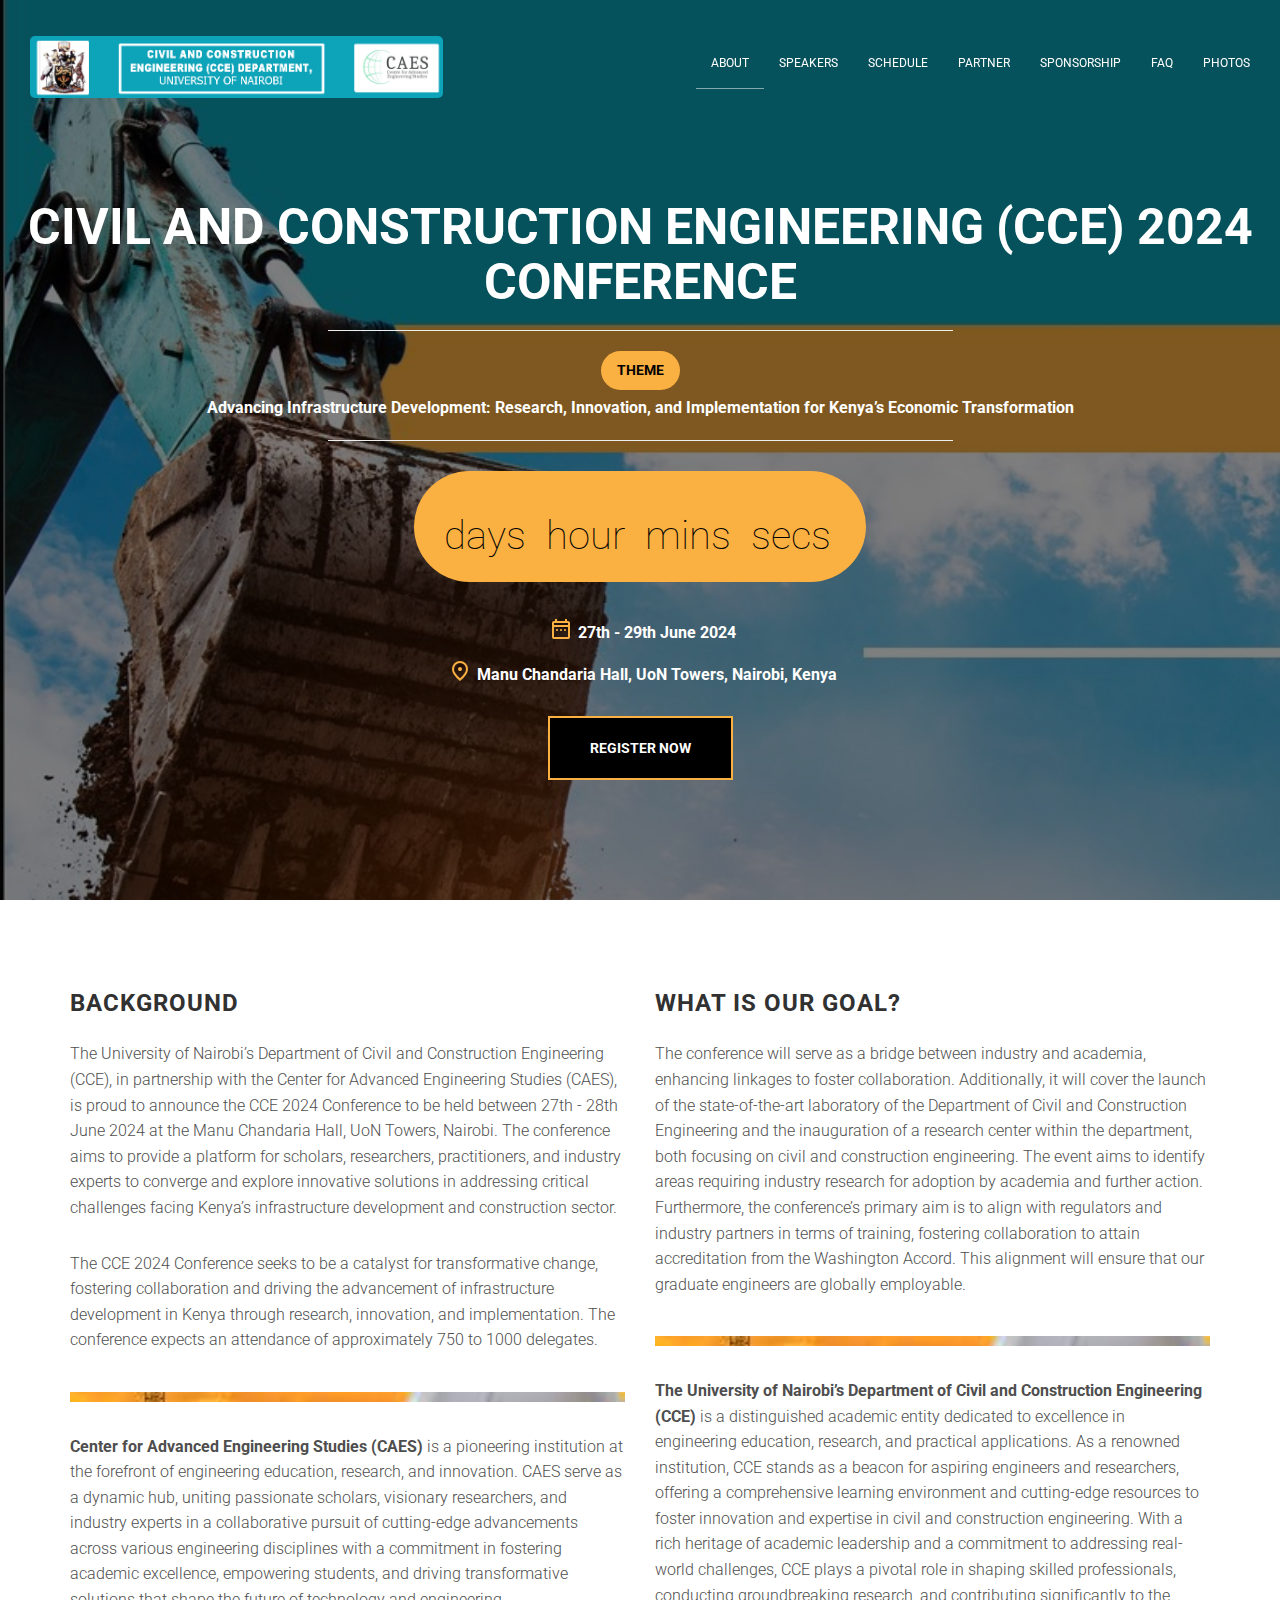
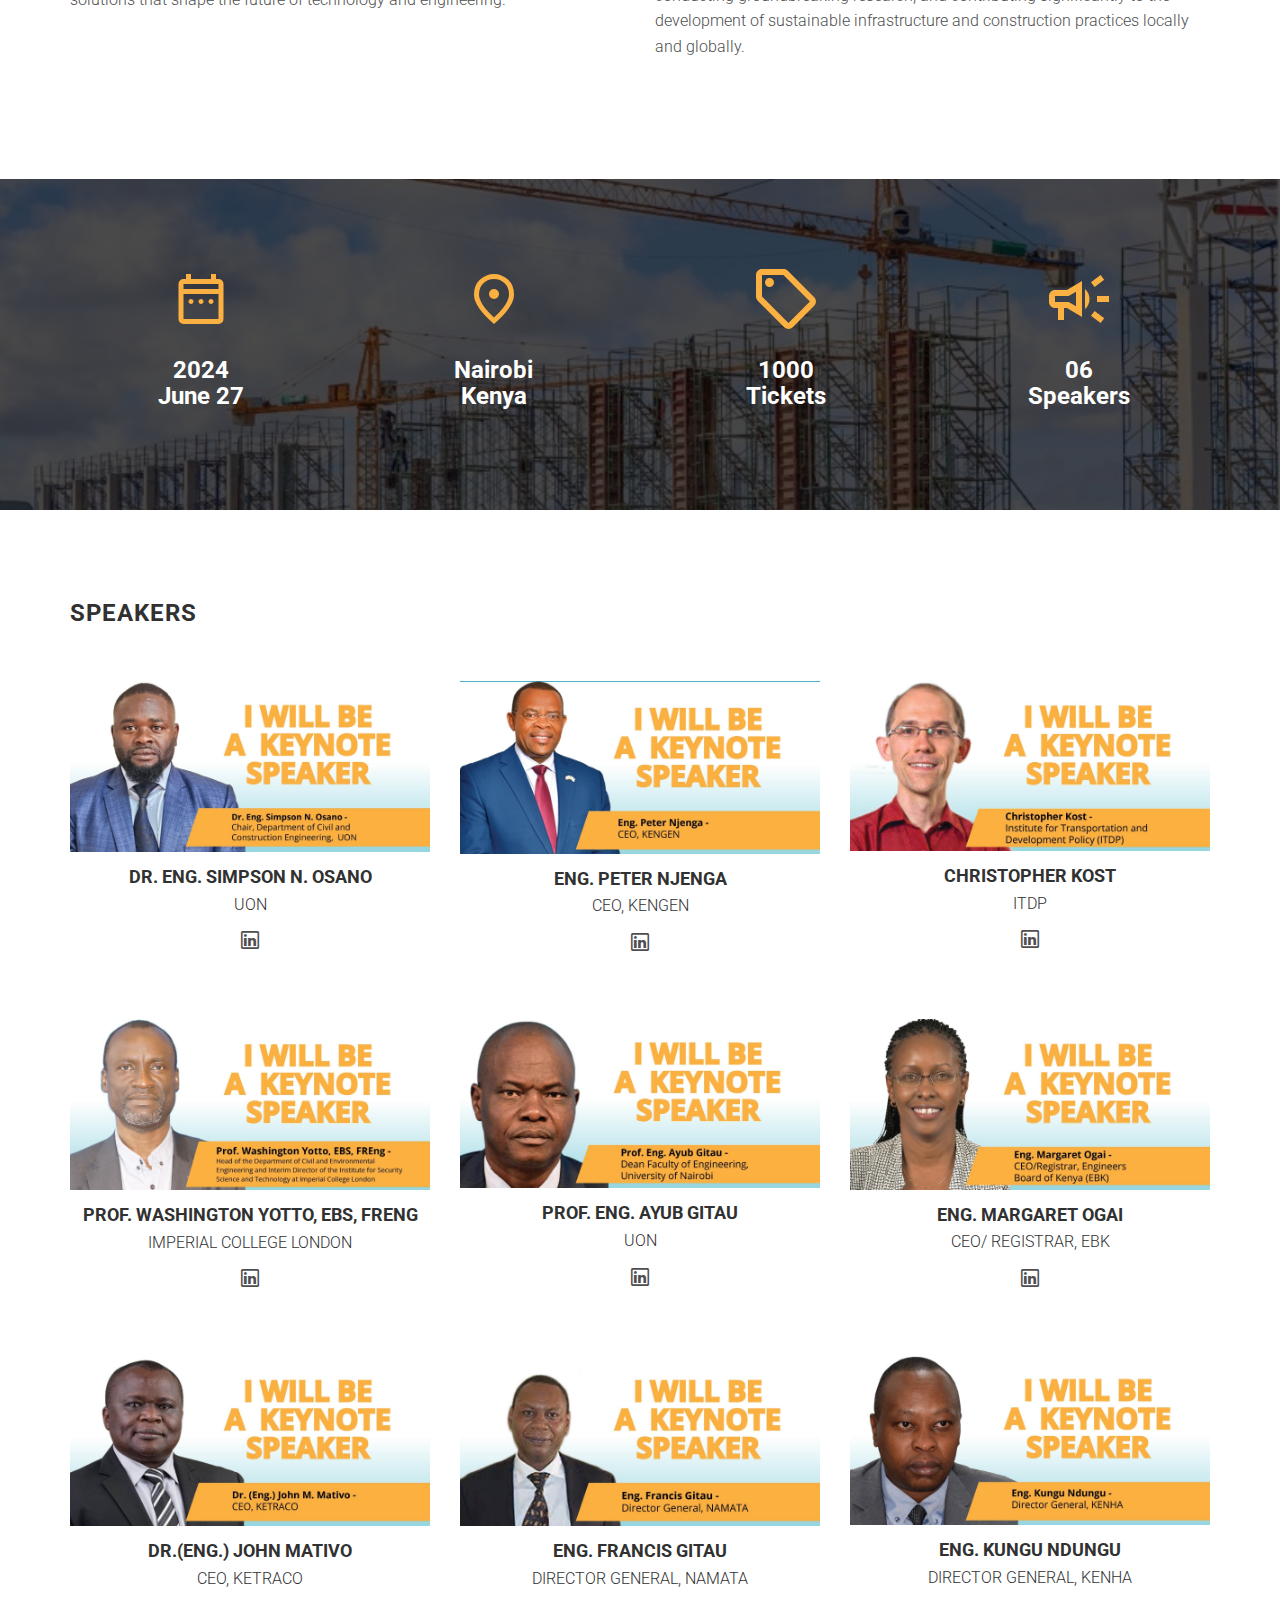
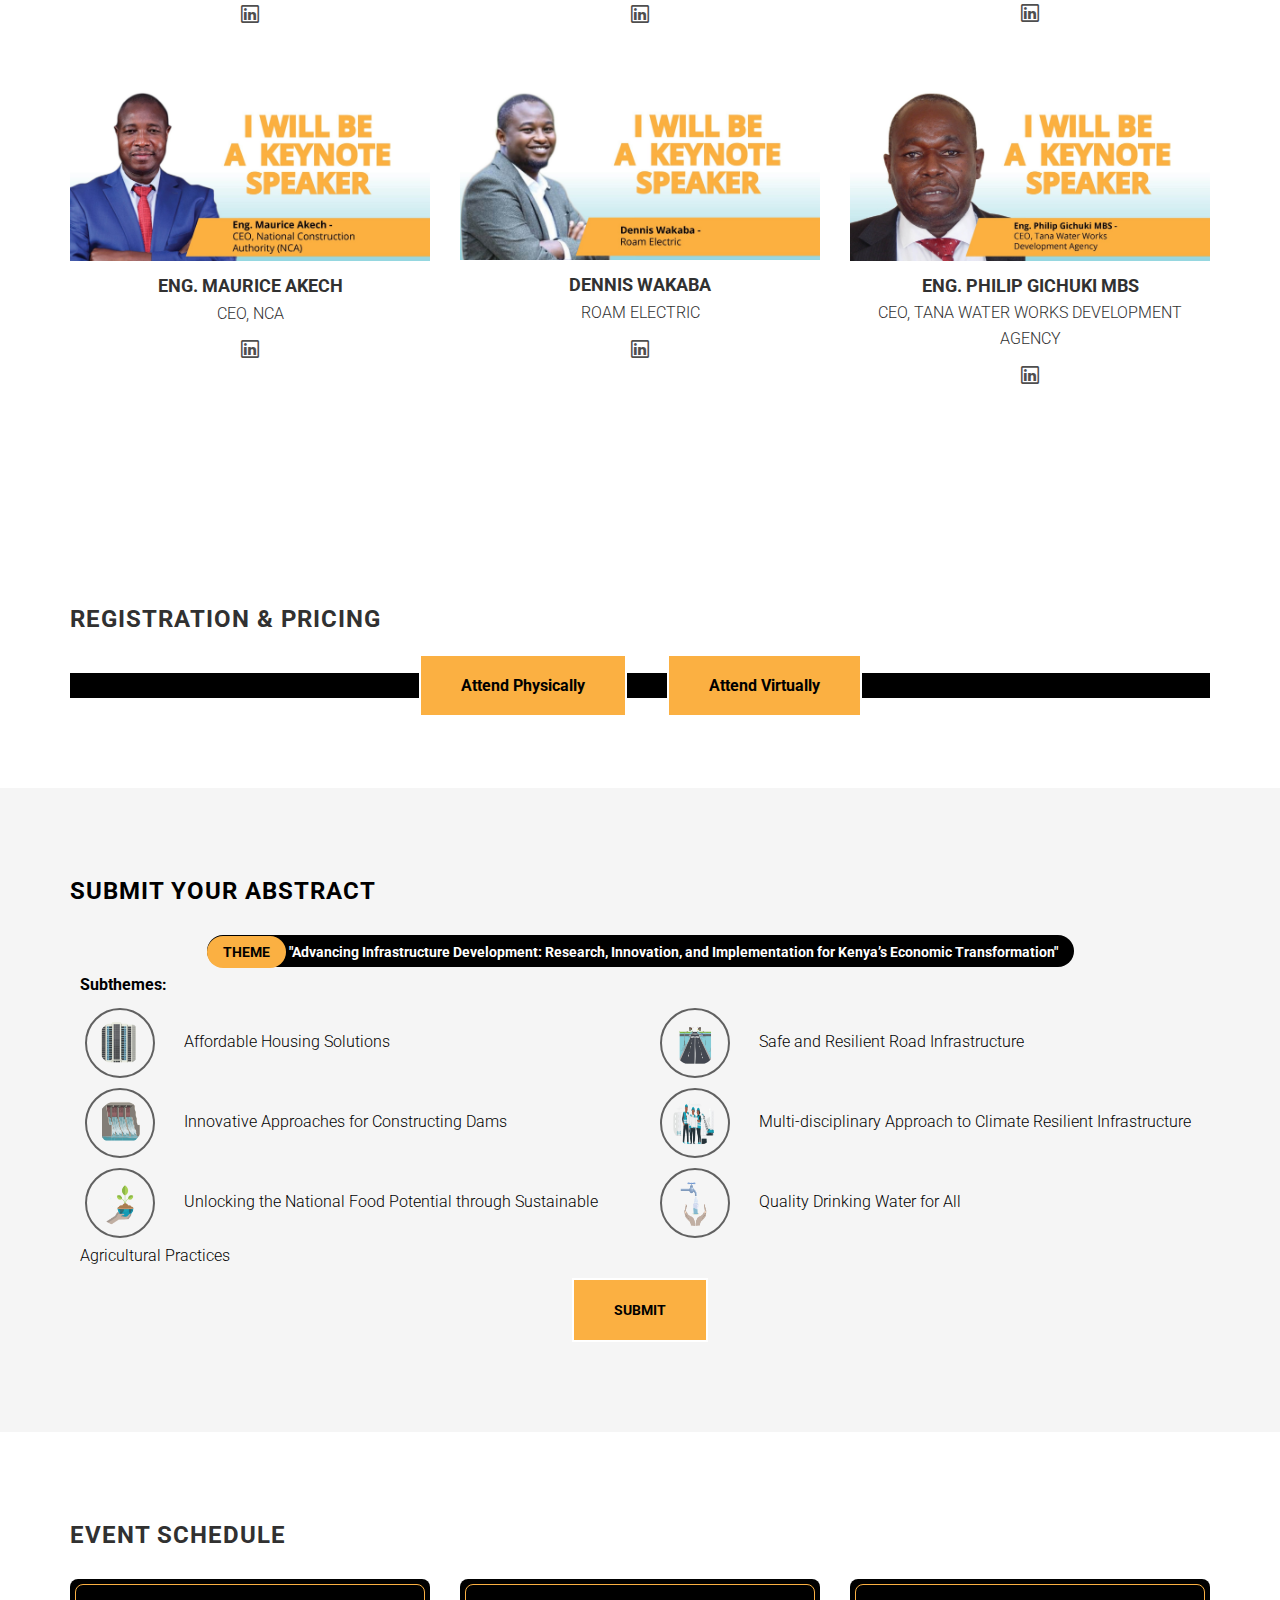
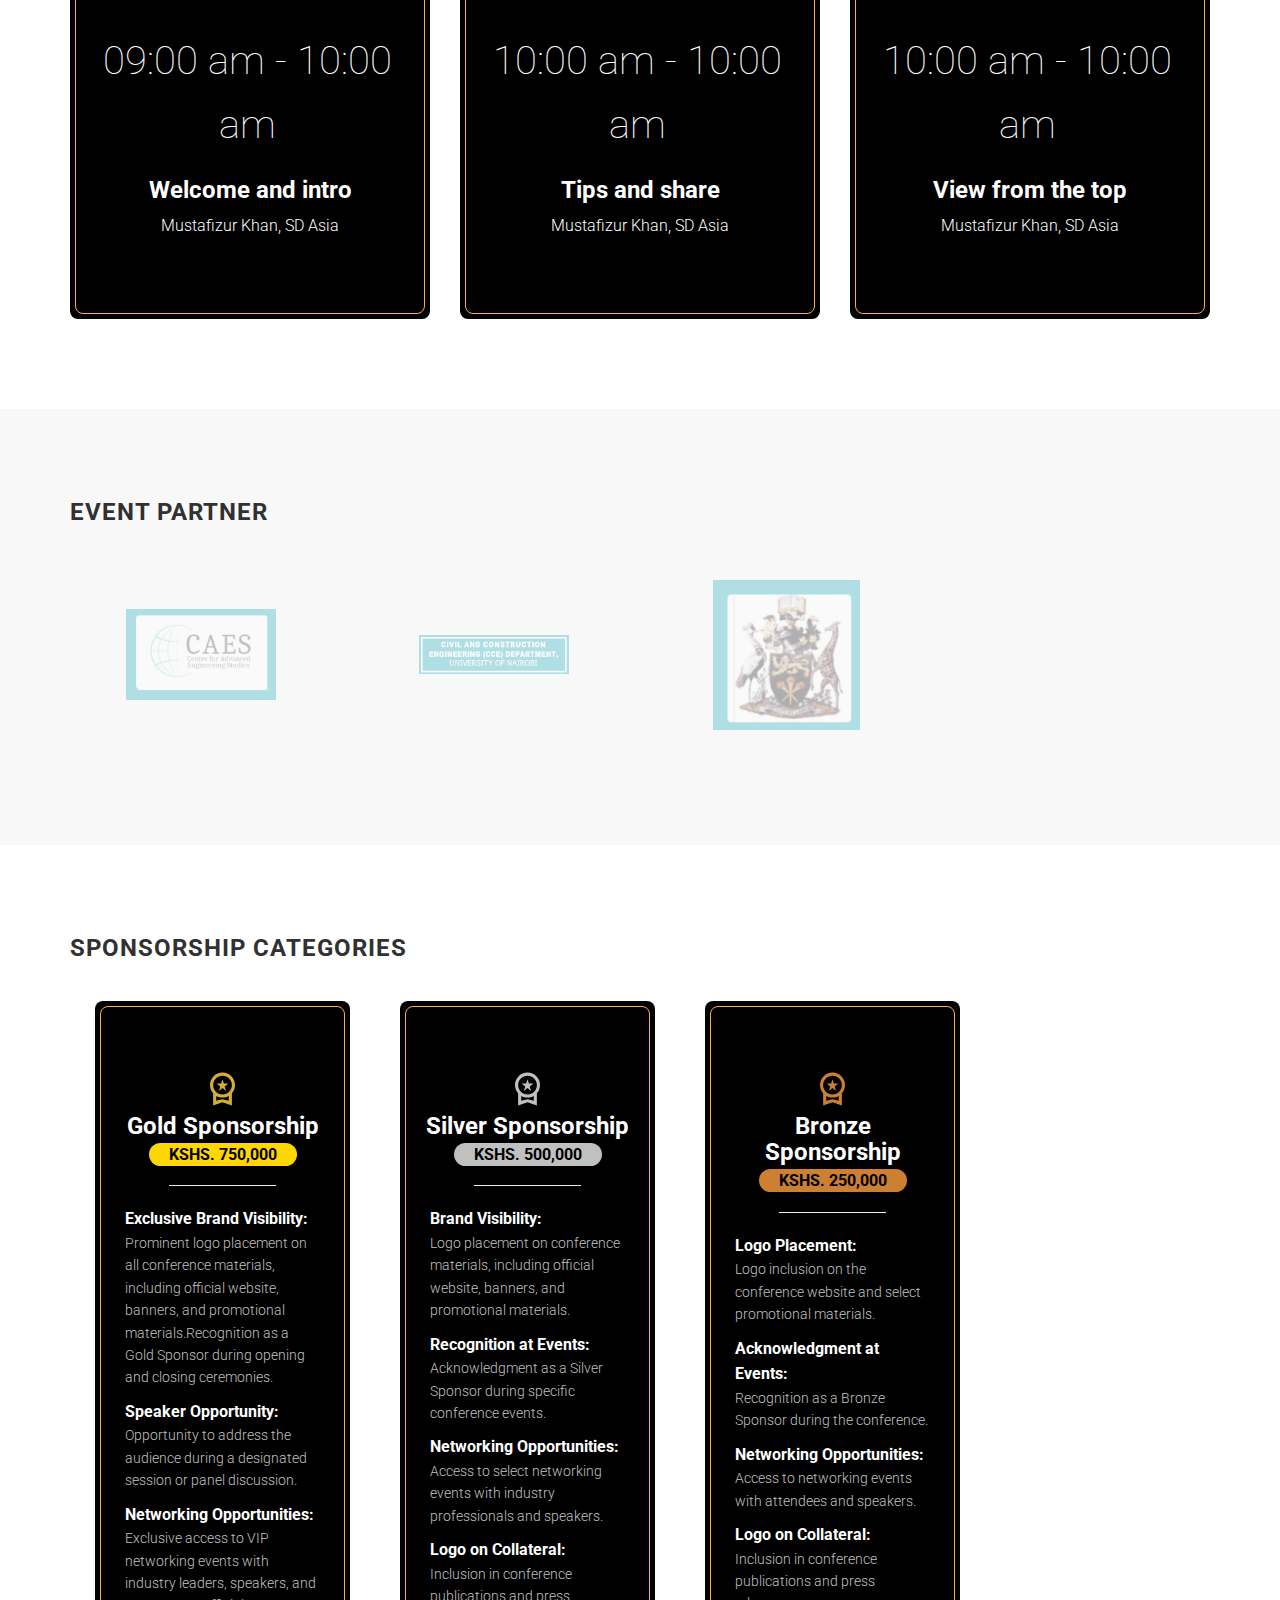
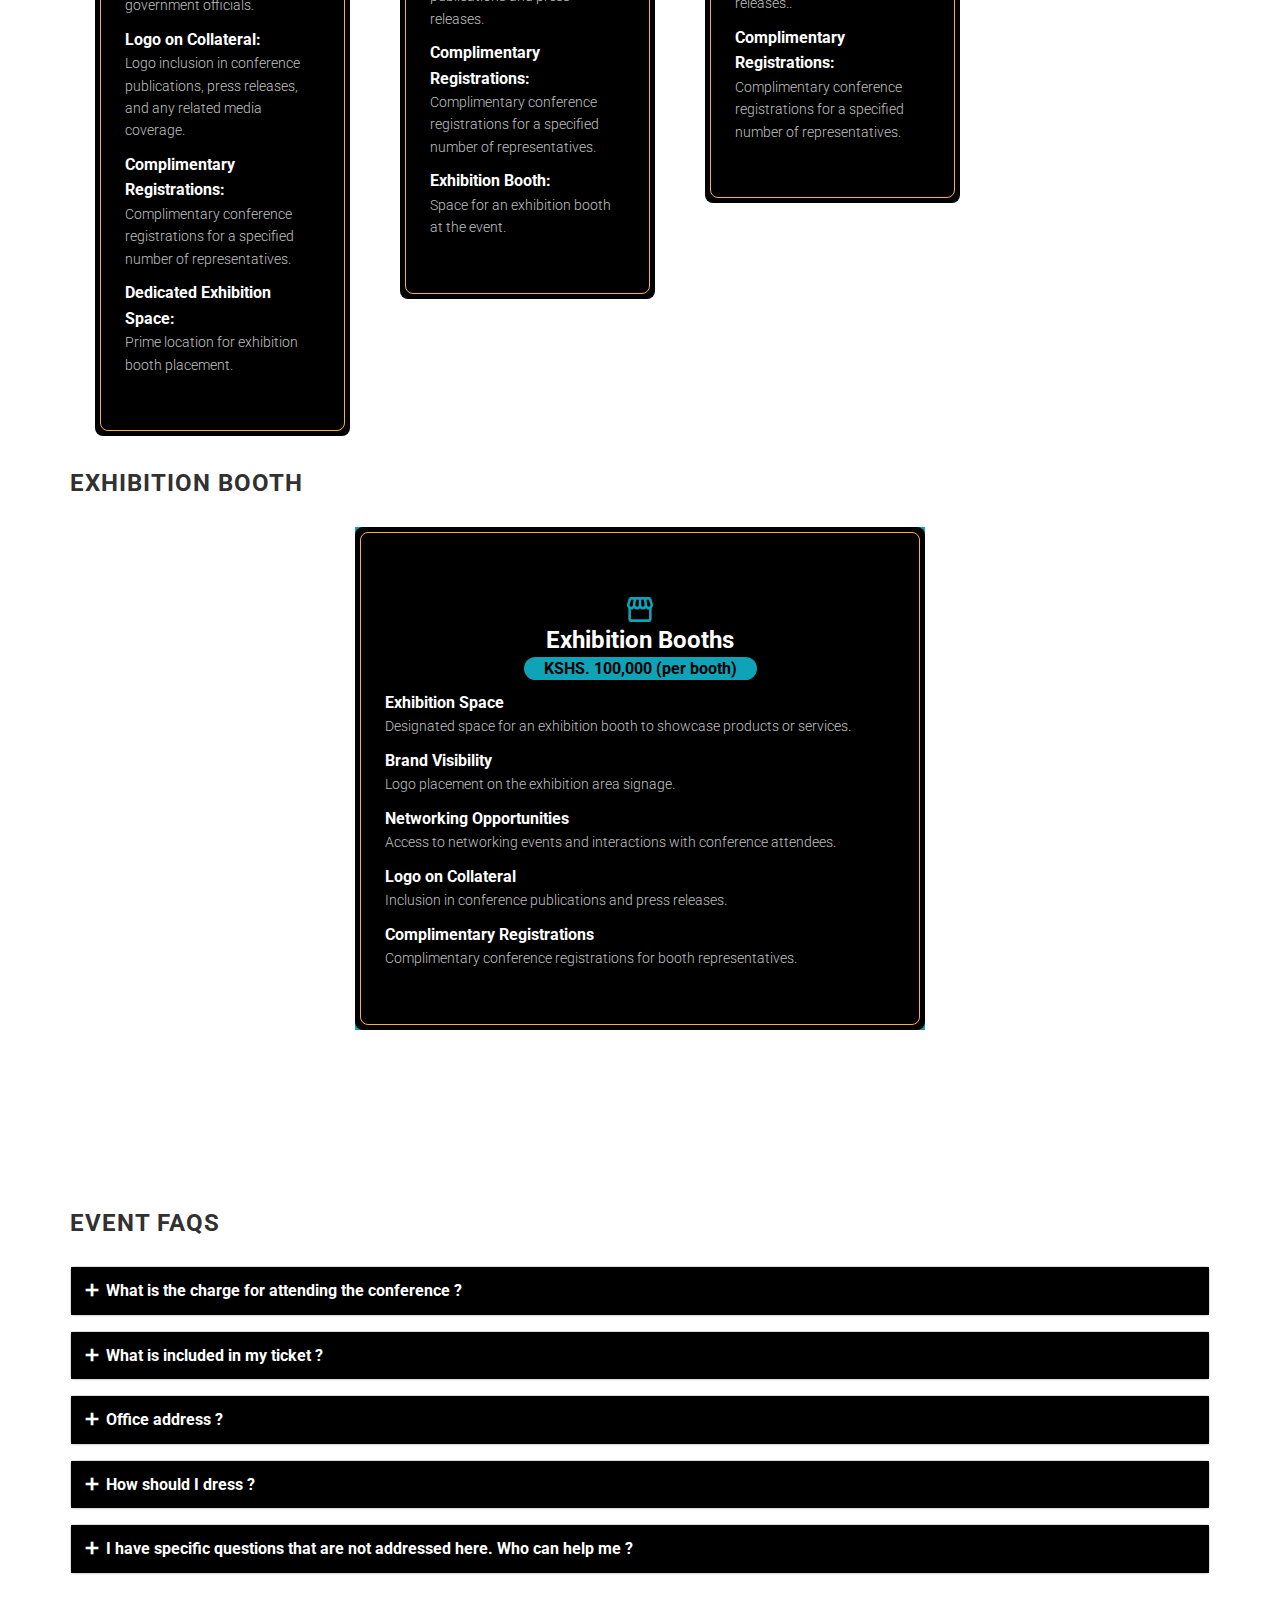
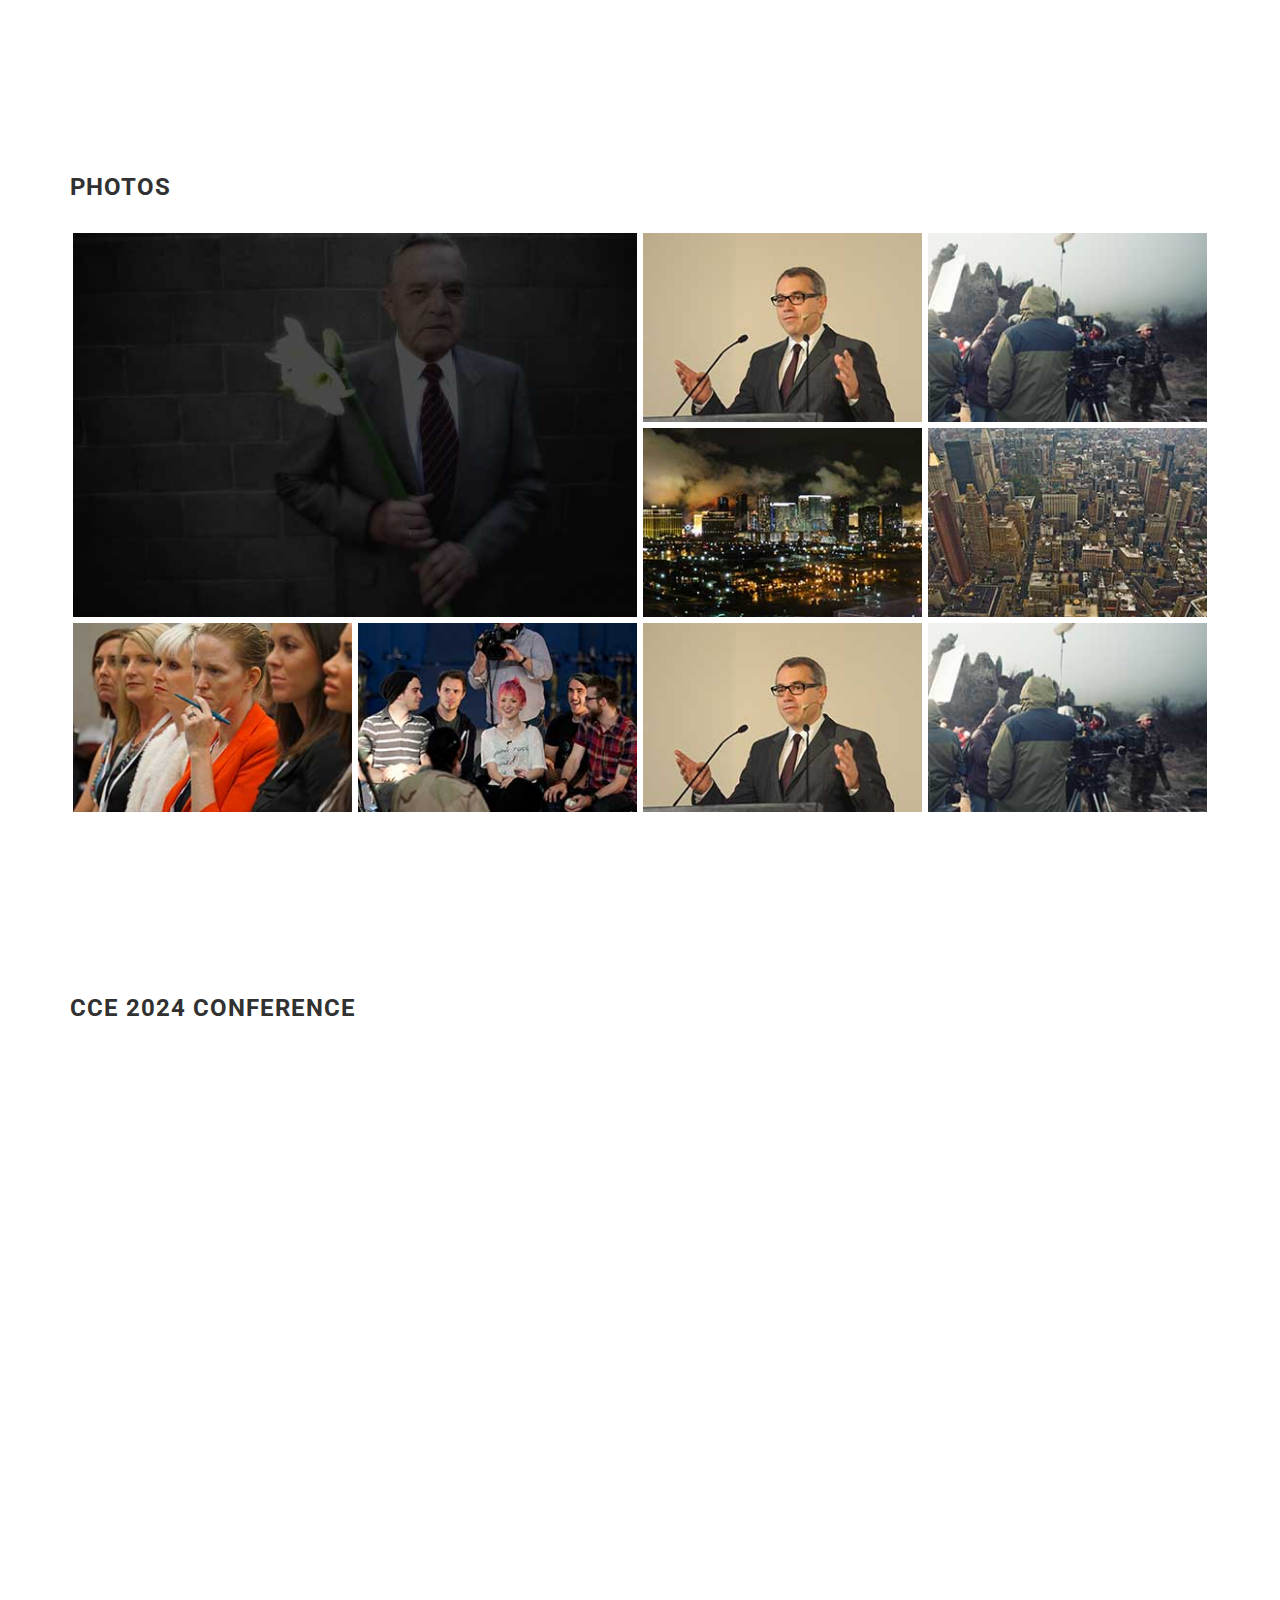
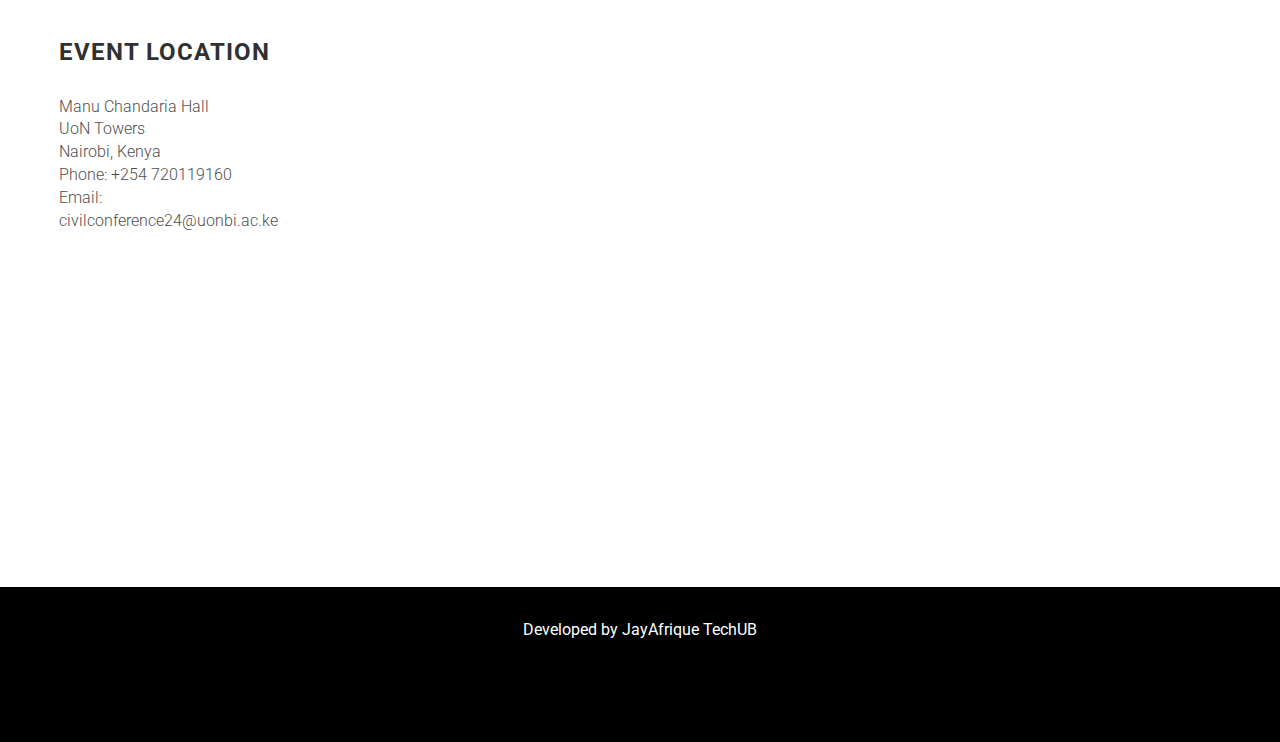
==== commit 11f9b5f0: "Addition of speakers" ====
--- a/cec-conference/index.html
+++ b/cec-conference/index.html
@@ -221,45 +221,45 @@
                 <div class="col-md-4">
                     <div class="speaker">
                         <figure>
-                            <img alt="" class="img-responsive center-block" src="assets/images/speakers/speaker-1.jpg">
+                            <img alt="" class="img-responsive center-block" src="assets/images/speakers/speaker-1.png">
                         </figure>
-                        <h4>Jhon Smith</h4>
+                        <h4>Dr. Eng. Simpson N. Osano</h4>
                         <p>UON</p>
                         <ul class="social-block">
-                            <li><a href=""><i class="ion-social-twitter"></i></a></li>
-                            <li><a href=""><i class="ion-social-facebook"></i></a></li>
-                            <li><a href=""><i class="ion-social-linkedin-outline"></i></a></li>
-                            <li><a href=""><i class="ion-social-googleplus"></i></a></li>
+                            <!-- <li><a href=""><i class="ion-social-twitter"></i></a></li>
+                            <li><a href=""><i class="ion-social-facebook"></i></a></li> -->
+                            <li><a href="https://www.linkedin.com/in/dr-eng-simpson-osano-4a080322/" target="_blank"><i class="ion-social-linkedin-outline"></i></a></li>
+                            <!-- <li><a href=""><i class="ion-social-googleplus"></i></a></li> -->
                         </ul>
                     </div><!-- /.speaker -->
                 </div><!-- /.col-md-4 -->
                 <div class="col-md-4">
                     <div class="speaker">
                         <figure>
-                            <img alt="" class="img-responsive center-block" src="assets/images/speakers/speaker-2.jpg">
+                            <img alt="" class="img-responsive center-block" src="assets/images/speakers/speaker-2.png">
                         </figure>
-                        <h4>Jhon Smith</h4>
-                        <p>CAES</p>
+                        <h4>Eng. Peter Njenga</h4>
+                        <p>CEO, Kengen</p>
                         <ul class="social-block">
-                            <li><a href=""><i class="ion-social-twitter"></i></a></li>
-                            <li><a href=""><i class="ion-social-facebook"></i></a></li>
-                            <li><a href=""><i class="ion-social-linkedin-outline"></i></a></li>
-                            <li><a href=""><i class="ion-social-googleplus"></i></a></li>
+                            <!-- <li><a href=""><i class="ion-social-twitter"></i></a></li>
+                            <li><a href=""><i class="ion-social-facebook"></i></a></li> -->
+                            <li><a href="https://www.linkedin.com/company/kengenkenya/ " target="_blank"><i class="ion-social-linkedin-outline"></i></a></li>
+                            <!-- <li><a href=""><i class="ion-social-googleplus"></i></a></li> -->
                         </ul>
                     </div><!-- /.speaker -->
                 </div><!-- /.col-md-4 -->
                 <div class="col-md-4">
                     <div class="speaker">
                         <figure>
-                            <img alt="" class="img-responsive center-block" src="assets/images/speakers/speaker-3.jpg">
+                            <img alt="" class="img-responsive center-block" src="assets/images/speakers/speaker-3.png">
                         </figure>
-                        <h4>Jhon Smith</h4>
-                        <p>UON</p>
+                        <h4>Christopher Kost</h4>
+                        <p>ITDP</p>
                         <ul class="social-block">
-                            <li><a href=""><i class="ion-social-twitter"></i></a></li>
-                            <li><a href=""><i class="ion-social-facebook"></i></a></li>
-                            <li><a href=""><i class="ion-social-linkedin-outline"></i></a></li>
-                            <li><a href=""><i class="ion-social-googleplus"></i></a></li>
+                            <!-- <li><a href=""><i class="ion-social-twitter"></i></a></li>
+                            <li><a href=""><i class="ion-social-facebook"></i></a></li> -->
+                            <li><a href="https://www.linkedin.com/in/chris-kost-35047015/" target="_blank"><i class="ion-social-linkedin-outline"></i></a></li>
+                            <!-- <li><a href=""><i class="ion-social-googleplus"></i></a></li> -->
                         </ul>
                     </div><!-- /.speaker -->
                 </div><!-- /.col-md-4 -->
@@ -268,15 +268,15 @@
                 <div class="col-md-4">
                     <div class="speaker">
                         <figure>
-                            <img alt="" class="img-responsive center-block" src="assets/images/speakers/speaker-4.jpg">
+                            <img alt="" class="img-responsive center-block" src="assets/images/speakers/speaker-4.png">
                         </figure>
-                        <h4>Jhon Smith</h4>
-                        <p>CCE</p>
+                        <h4>Prof. Washington Yotto, EBS, FREng</h4>
+                        <p>Imperial College London</p>
                         <ul class="social-block">
-                            <li><a href=""><i class="ion-social-twitter"></i></a></li>
-                            <li><a href=""><i class="ion-social-facebook"></i></a></li>
-                            <li><a href=""><i class="ion-social-linkedin-outline"></i></a></li>
-                            <li><a href=""><i class="ion-social-googleplus"></i></a></li>
+                            <!-- <li><a href=""><i class="ion-social-twitter"></i></a></li>
+                            <li><a href=""><i class="ion-social-facebook"></i></a></li> -->
+                            <li><a href="https://www.linkedin.com/in/washington-yotto-ochieng-ebs-freng-a539572/" target="_blank"><i class="ion-social-linkedin-outline"></i></a></li>
+                            <!-- <li><a href=""><i class="ion-social-googleplus"></i></a></li> -->
                         </ul>
                     </div>
                 </div>
@@ -285,18 +285,18 @@
                     <div class="speaker">
 
                         <figure>
-                            <img alt="" class="img-responsive center-block" src="assets/images/speakers/speaker-5.jpg">
+                            <img alt="" class="img-responsive center-block" src="assets/images/speakers/speaker-5.png">
                         </figure>
 
-                        <h4>Jhon Smith</h4>
-
-                        <p>CCE</p>
+                        <h4>Prof. Eng. Ayub Gitau</h4>
+
+                        <p>UON</p>
 
                         <ul class="social-block">
-                            <li><a href=""><i class="ion-social-twitter"></i></a></li>
-                            <li><a href=""><i class="ion-social-facebook"></i></a></li>
-                            <li><a href=""><i class="ion-social-linkedin-outline"></i></a></li>
-                            <li><a href=""><i class="ion-social-googleplus"></i></a></li>
+                            <!-- <li><a href=""><i class="ion-social-twitter"></i></a></li>
+                            <li><a href=""><i class="ion-social-facebook"></i></a></li> -->
+                            <li><a href="https://www.linkedin.com/in/ayub-gitau-ab34a4161/" target="_blank"><i class="ion-social-linkedin-outline"></i></a></li>
+                            <!-- <li><a href=""><i class="ion-social-googleplus"></i></a></li> -->
                         </ul>
 
                     </div>
@@ -305,15 +305,112 @@
                 <div class="col-md-4">
                     <div class="speaker">
                         <figure>
-                            <img alt="" class="img-responsive center-block" src="assets/images/speakers/speaker-6.jpg">
+                            <img alt="" class="img-responsive center-block" src="assets/images/speakers/speaker-6.png">
                         </figure>
-                        <h4>Jhon Smith</h4>
-                        <p>CAES</p>
+                        <h4>Eng. Margaret Ogai</h4>
+                        <p>CEO/ Registrar, EBK</p>
                         <ul class="social-block">
-                            <li><a href=""><i class="ion-social-twitter"></i></a></li>
-                            <li><a href=""><i class="ion-social-facebook"></i></a></li>
-                            <li><a href=""><i class="ion-social-linkedin-outline"></i></a></li>
-                            <li><a href=""><i class="ion-social-googleplus"></i></a></li>
+                            <!-- <li><a href=""><i class="ion-social-twitter"></i></a></li>
+                            <li><a href=""><i class="ion-social-facebook"></i></a></li> -->
+                            <li><a href="https://www.linkedin.com/in/eng-margaret-ogai-87529072/" target="_blank"><i class="ion-social-linkedin-outline"></i></a></li>
+                            <!-- <li><a href=""><i class="ion-social-googleplus"></i></a></li> -->
+                        </ul>
+                    </div>
+                </div>
+            </div>
+
+            <div class="row">
+                <div class="col-md-4">
+                    <div class="speaker">
+                        <figure>
+                            <img alt="" class="img-responsive center-block" src="assets/images/speakers/speaker-7.png">
+                        </figure>
+                        <h4>Dr.(Eng.) John Mativo</h4>
+                        <p>CEO, KETRACO</p>
+                        <ul class="social-block">
+                            <!-- <li><a href=""><i class="ion-social-twitter"></i></a></li>
+                            <li><a href=""><i class="ion-social-facebook"></i></a></li> -->
+                            <li><a href="https://www.linkedin.com/in/dr-eng-john-mativo-mbs-92b67682/" target="_blank"><i class="ion-social-linkedin-outline"></i></a></li>
+                            <!-- <li><a href=""><i class="ion-social-googleplus"></i></a></li> -->
+                        </ul>
+                    </div>
+                </div>
+
+                <div class="col-md-4">
+                    <div class="speaker">
+                        <figure>
+                            <img alt="" class="img-responsive center-block" src="assets/images/speakers/speaker-8.png">
+                        </figure>
+                        <h4>Eng. Francis Gitau</h4>
+                        <p>Director General, NAMATA</p>
+                        <ul class="social-block">
+                            <!-- <li><a href=""><i class="ion-social-twitter"></i></a></li>
+                            <li><a href=""><i class="ion-social-facebook"></i></a></li> -->
+                            <li><a href="https://www.linkedin.com/in/state-department-for-housing-and-urban-development-704914178/" target="_blank"><i class="ion-social-linkedin-outline"></i></a></li>
+                            <!-- <li><a href=""><i class="ion-social-googleplus"></i></a></li> -->
+                        </ul>
+                    </div>
+                </div>
+                <div class="col-md-4">
+                    <div class="speaker"> 
+                        <figure>
+                            <img alt="" class="img-responsive center-block" src="assets/images/speakers/speaker-9.png">
+                        </figure>
+                        <h4>Eng. Kungu Ndungu</h4>
+                        <p>Director General, KENHA</p>
+                        <ul class="social-block">
+                            <!-- <li><a href=""><i class="ion-social-twitter"></i></a></li>
+                            <li><a href=""><i class="ion-social-facebook"></i></a></li> -->
+                            <li><a href="https://www.linkedin.com/company/kenya-national-highways-authority/" target="_blank"><i class="ion-social-linkedin-outline"></i></a></li>
+                            <!-- <li><a href=""><i class="ion-social-googleplus"></i></a></li> -->
+                        </ul>
+                    </div>
+                </div>
+            </div>
+
+            <div class="row">
+                <div class="col-md-4">
+                    <div class="speaker">
+                        <figure>
+                            <img alt="" class="img-responsive center-block" src="assets/images/speakers/speaker-10.png">
+                        </figure>
+                        <h4>Eng. Maurice Akech</h4>
+                        <p>CEO, NCA</p>
+                        <ul class="social-block">
+                            <!-- <li><a href=""><i class="ion-social-twitter"></i></a></li>
+                            <li><a href=""><i class="ion-social-facebook"></i></a></li> -->
+                            <li><a href="https://www.linkedin.com/in/maurice-akech-88773a40/" target="_blank"><i class="ion-social-linkedin-outline"></i></a></li>
+                            <!-- <li><a href=""><i class="ion-social-googleplus"></i></a></li> -->
+                        </ul>
+                    </div>
+                </div>
+                <div class="col-md-4">
+                    <div class="speaker">
+                        <figure>
+                            <img alt="" class="img-responsive center-block" src="assets/images/speakers/speaker-11.png">
+                        </figure>
+                        <h4>Dennis Wakaba</h4>
+                        <p>Roam Electric</p>
+                        <ul class="social-block">
+                            <!-- <li><a href=""><i class="ion-social-twitter"></i></a></li>
+                            <li><a href=""><i class="ion-social-facebook"></i></a></li> -->
+                            <li><a href="https://www.linkedin.com/in/dennis-wakaba-a4083043/" target="_blank"><i class="ion-social-linkedin-outline"></i></a></li>
+                            <!-- <li><a href=""><i class="ion-social-googleplus"></i></a></li> -->
+                        </ul>
+                    </div>
+                </div>
+                <div class="col-md-4">
+                    <div class="speaker">
+                        <figure>
+                            <img alt="" class="img-responsive center-block" src="assets/images/speakers/speaker-12.png">
+                        </figure>
+                        <h4>Eng. Philip Gichuki MBS</h4>
+                        <p>CEO, Tana Water Works Development Agency</p>
+                        <ul class="social-block">
+                            <!-- <li><a href=""><i class="ion-social-twitter"></i></a></li>
+                            <li><a href=""><i class="ion-social-facebook"></i></a></li> -->
+                            <li><a href="https://www.linkedin.com/company/tana-water-works-develoment-agency/" target="_blank"><i class="ion-social-linkedin-outline"></i></a></li>
+                            <!-- <li><a href=""><i class="ion-social-googleplus"></i></a></li> -->
                         </ul>
                     </div>
                 </div>
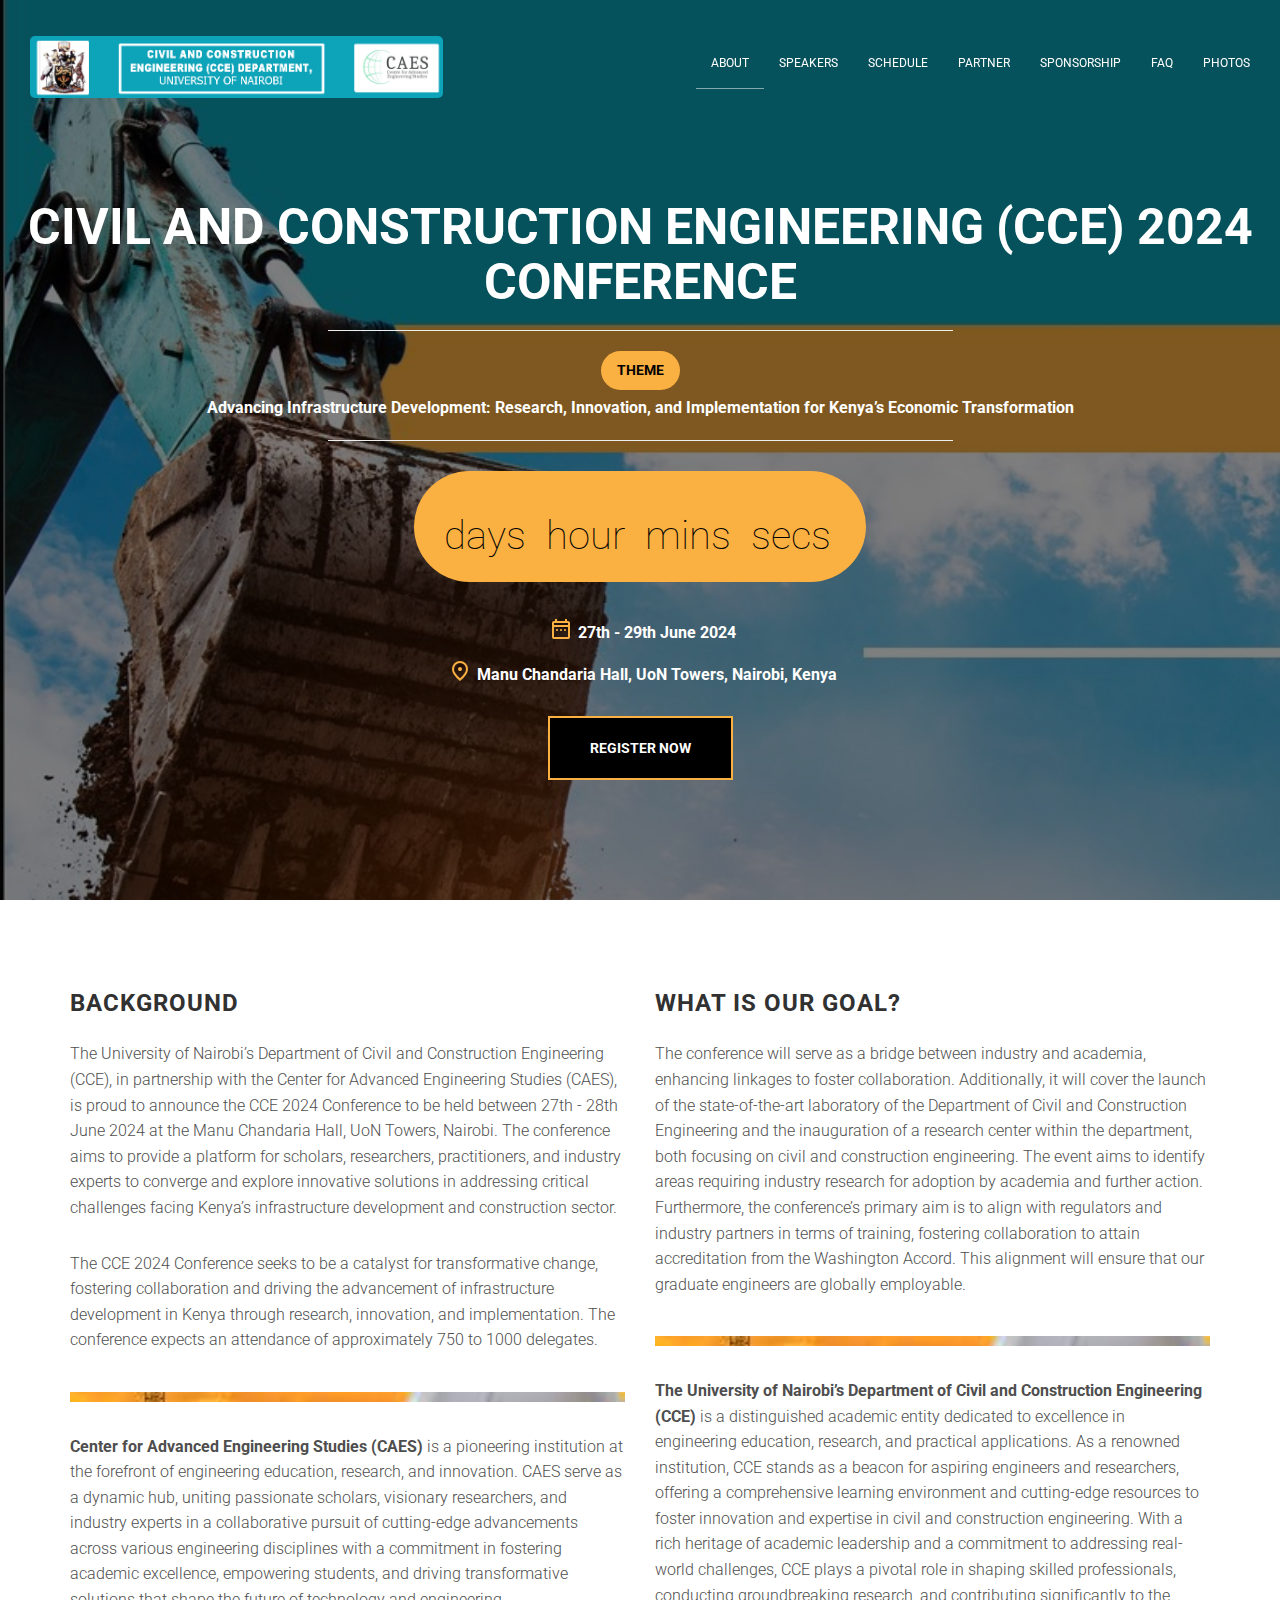
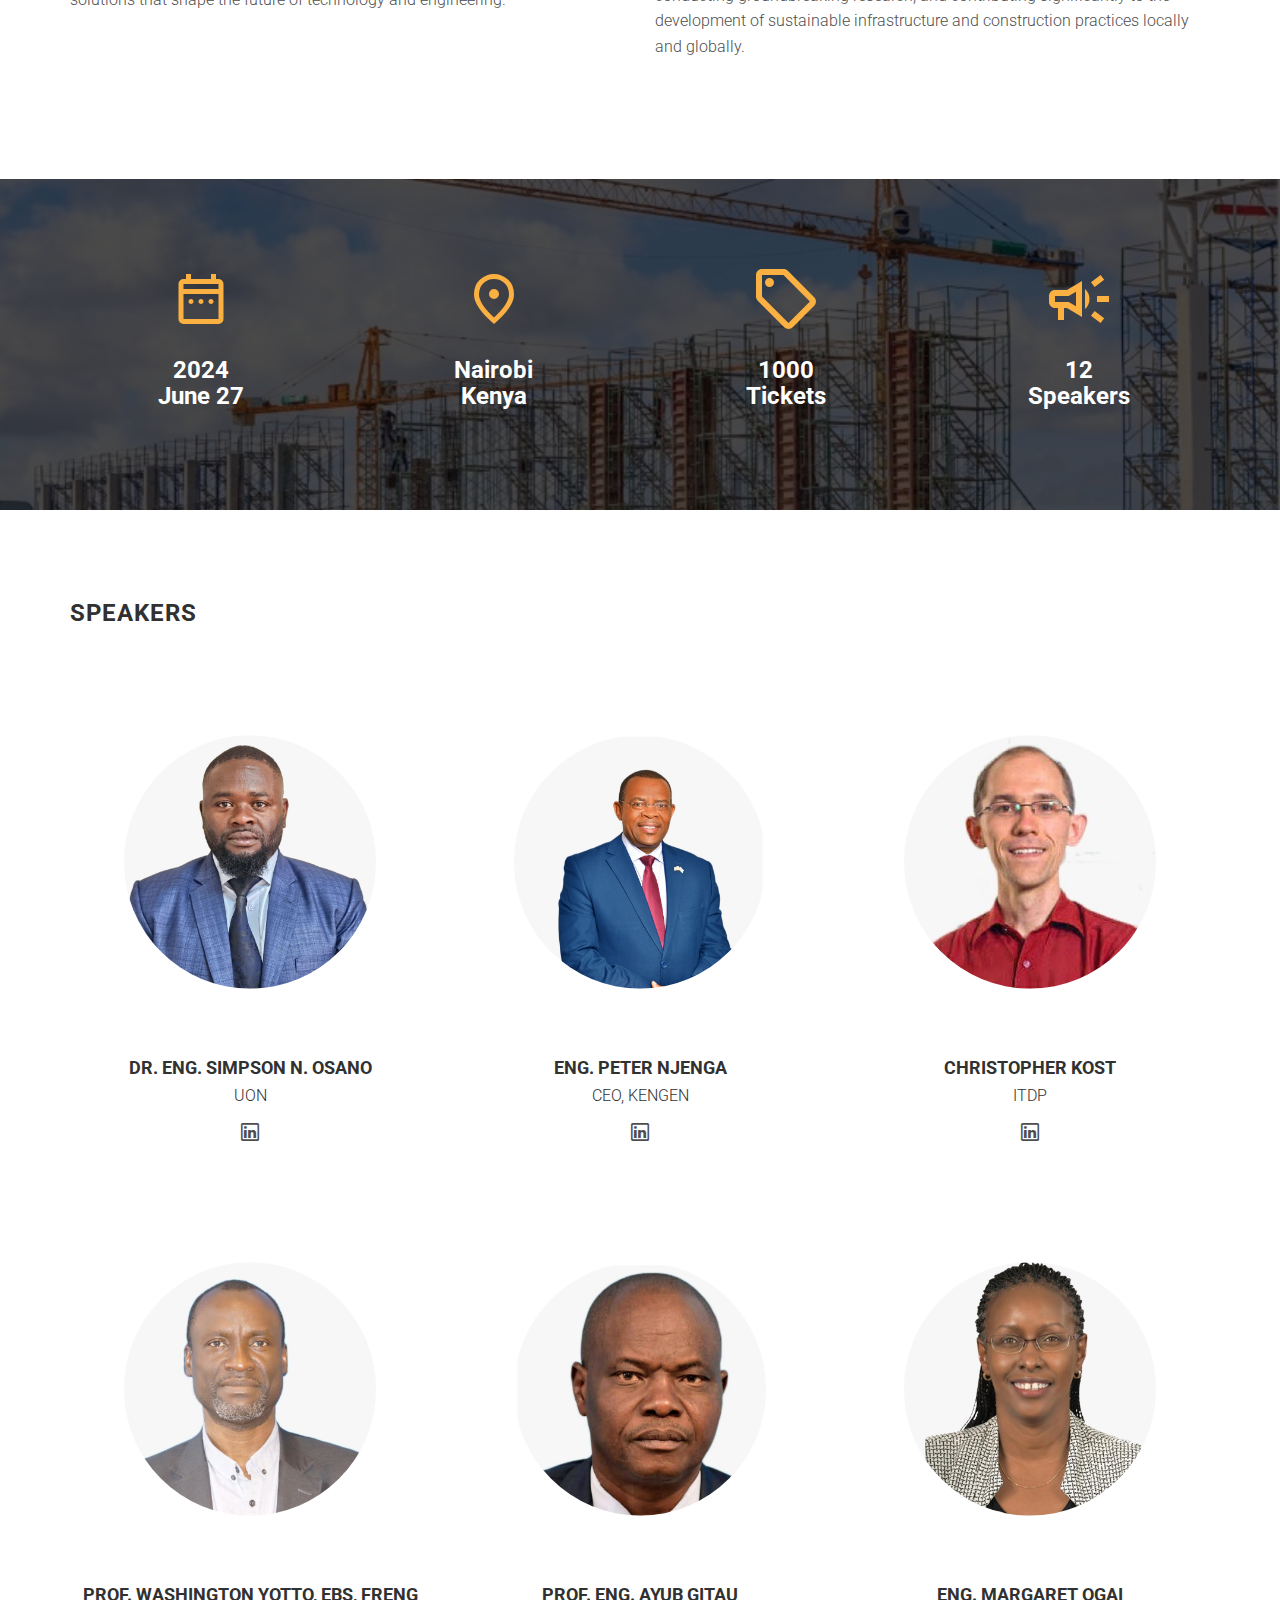
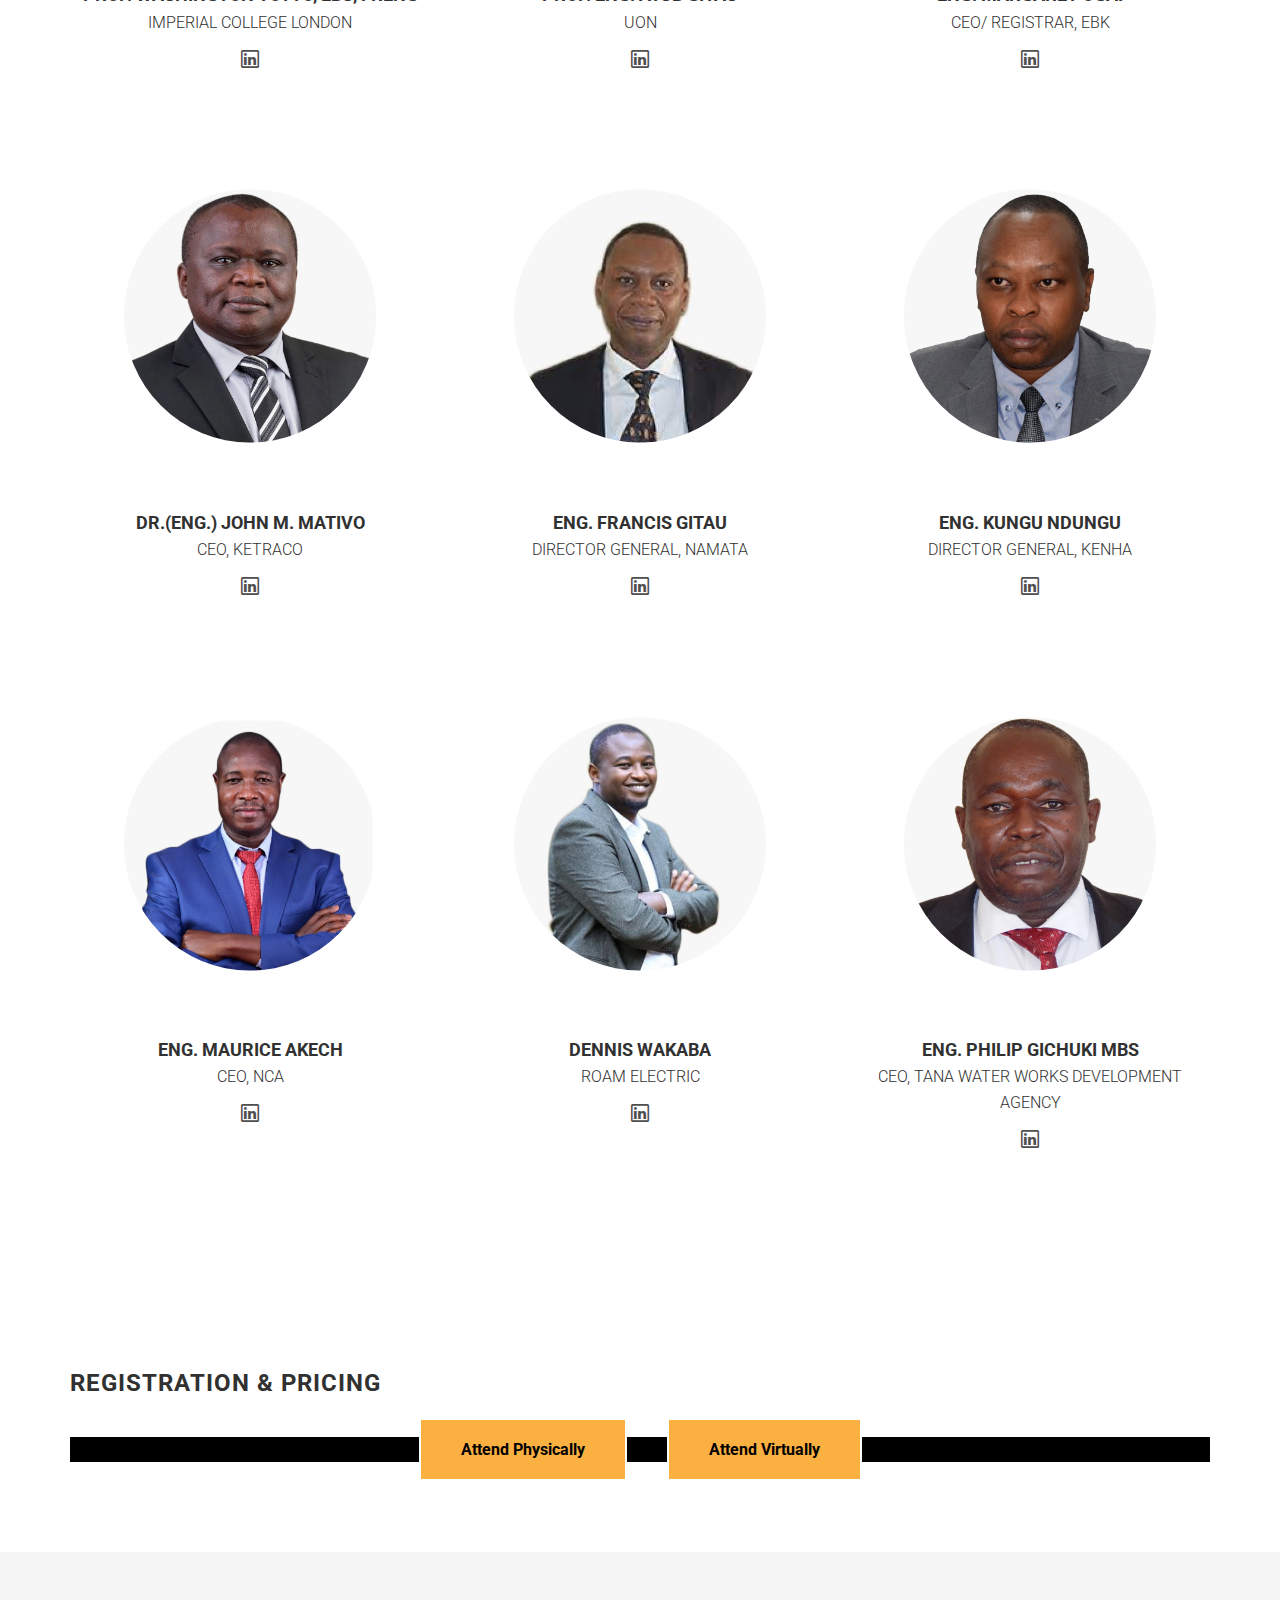
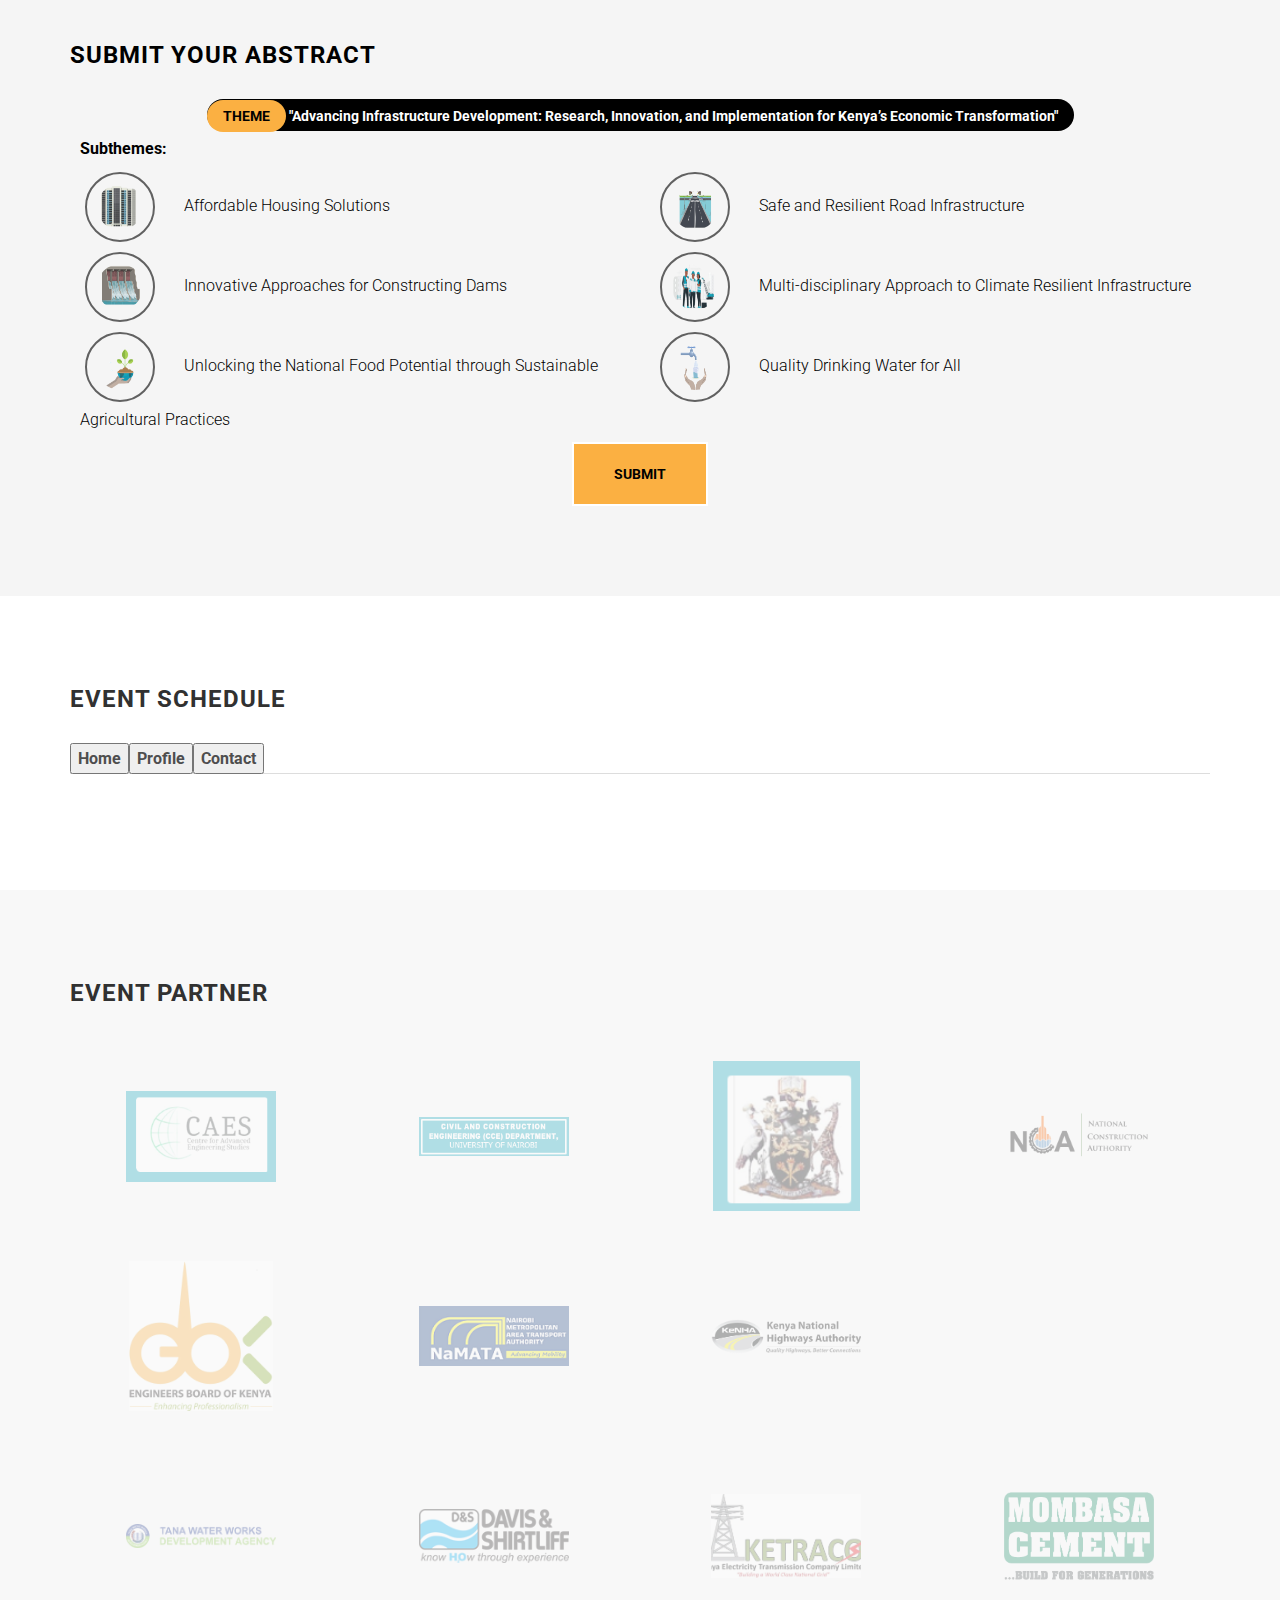
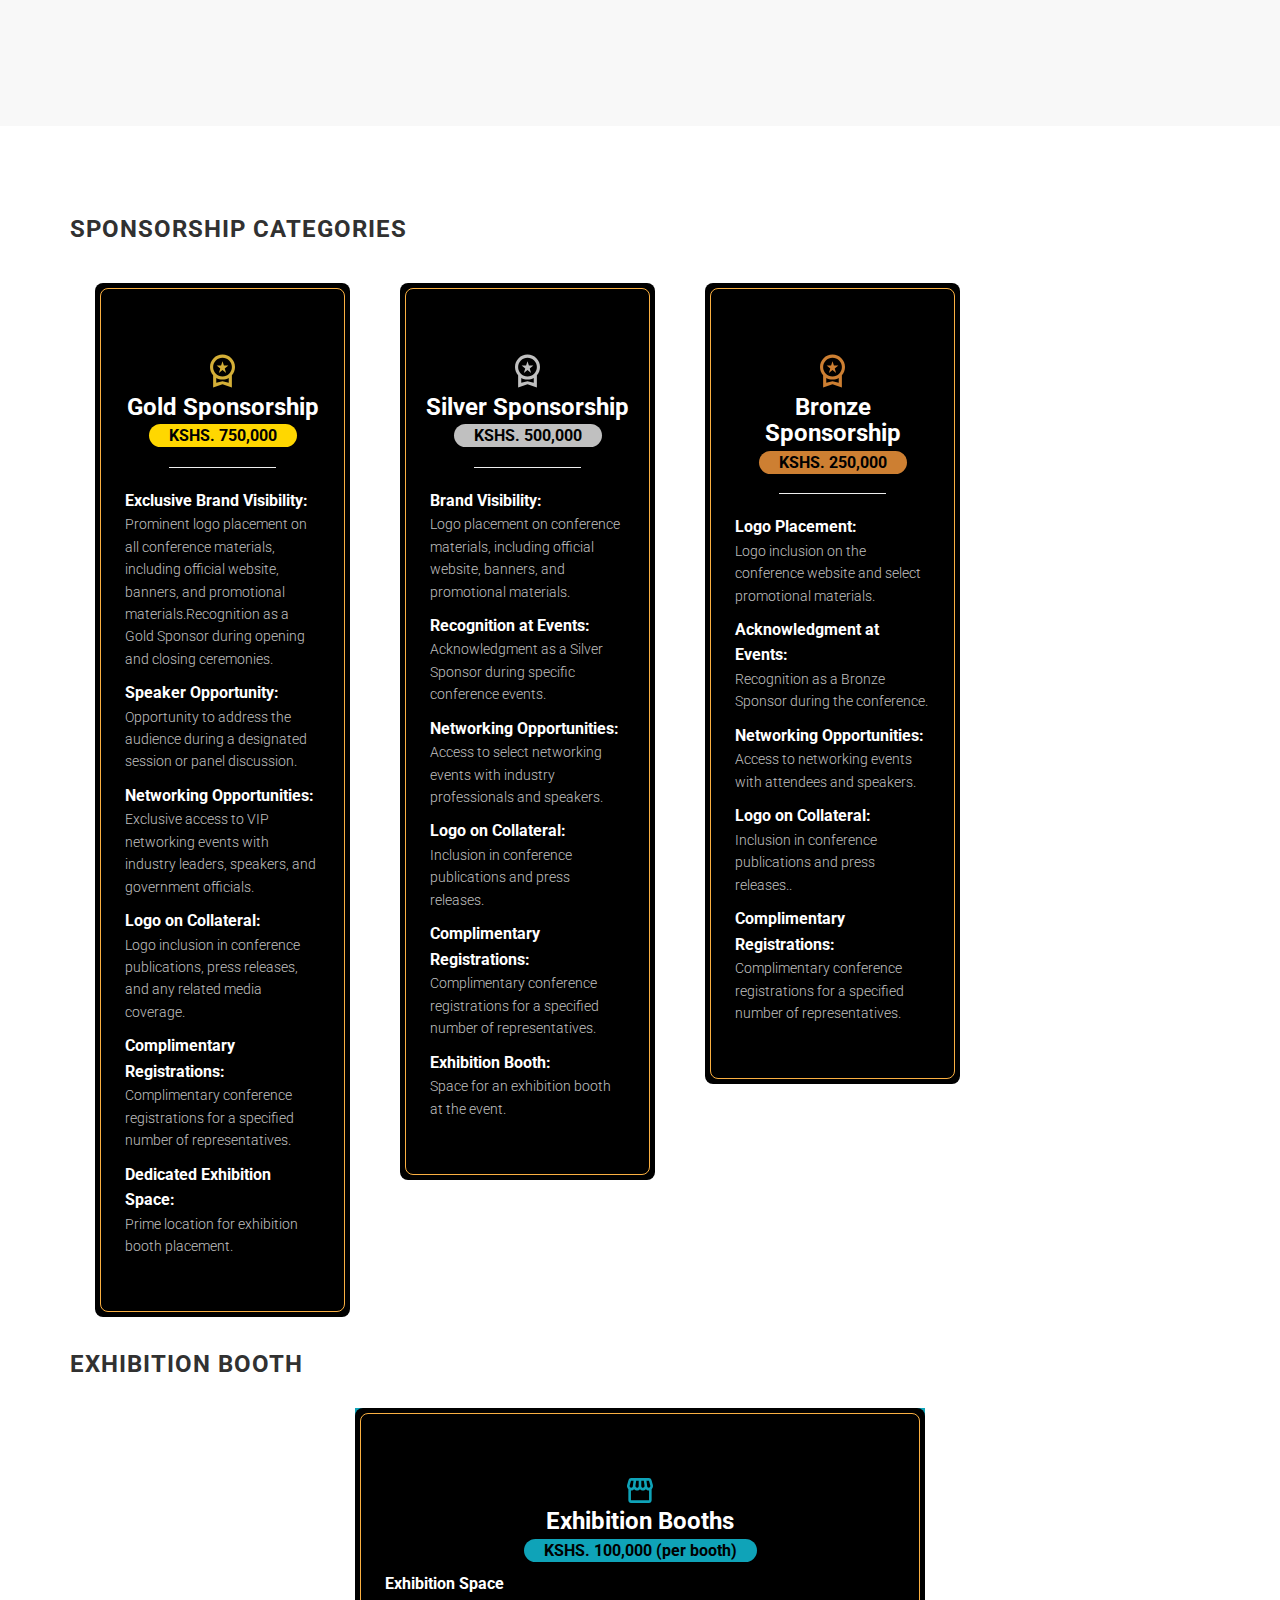
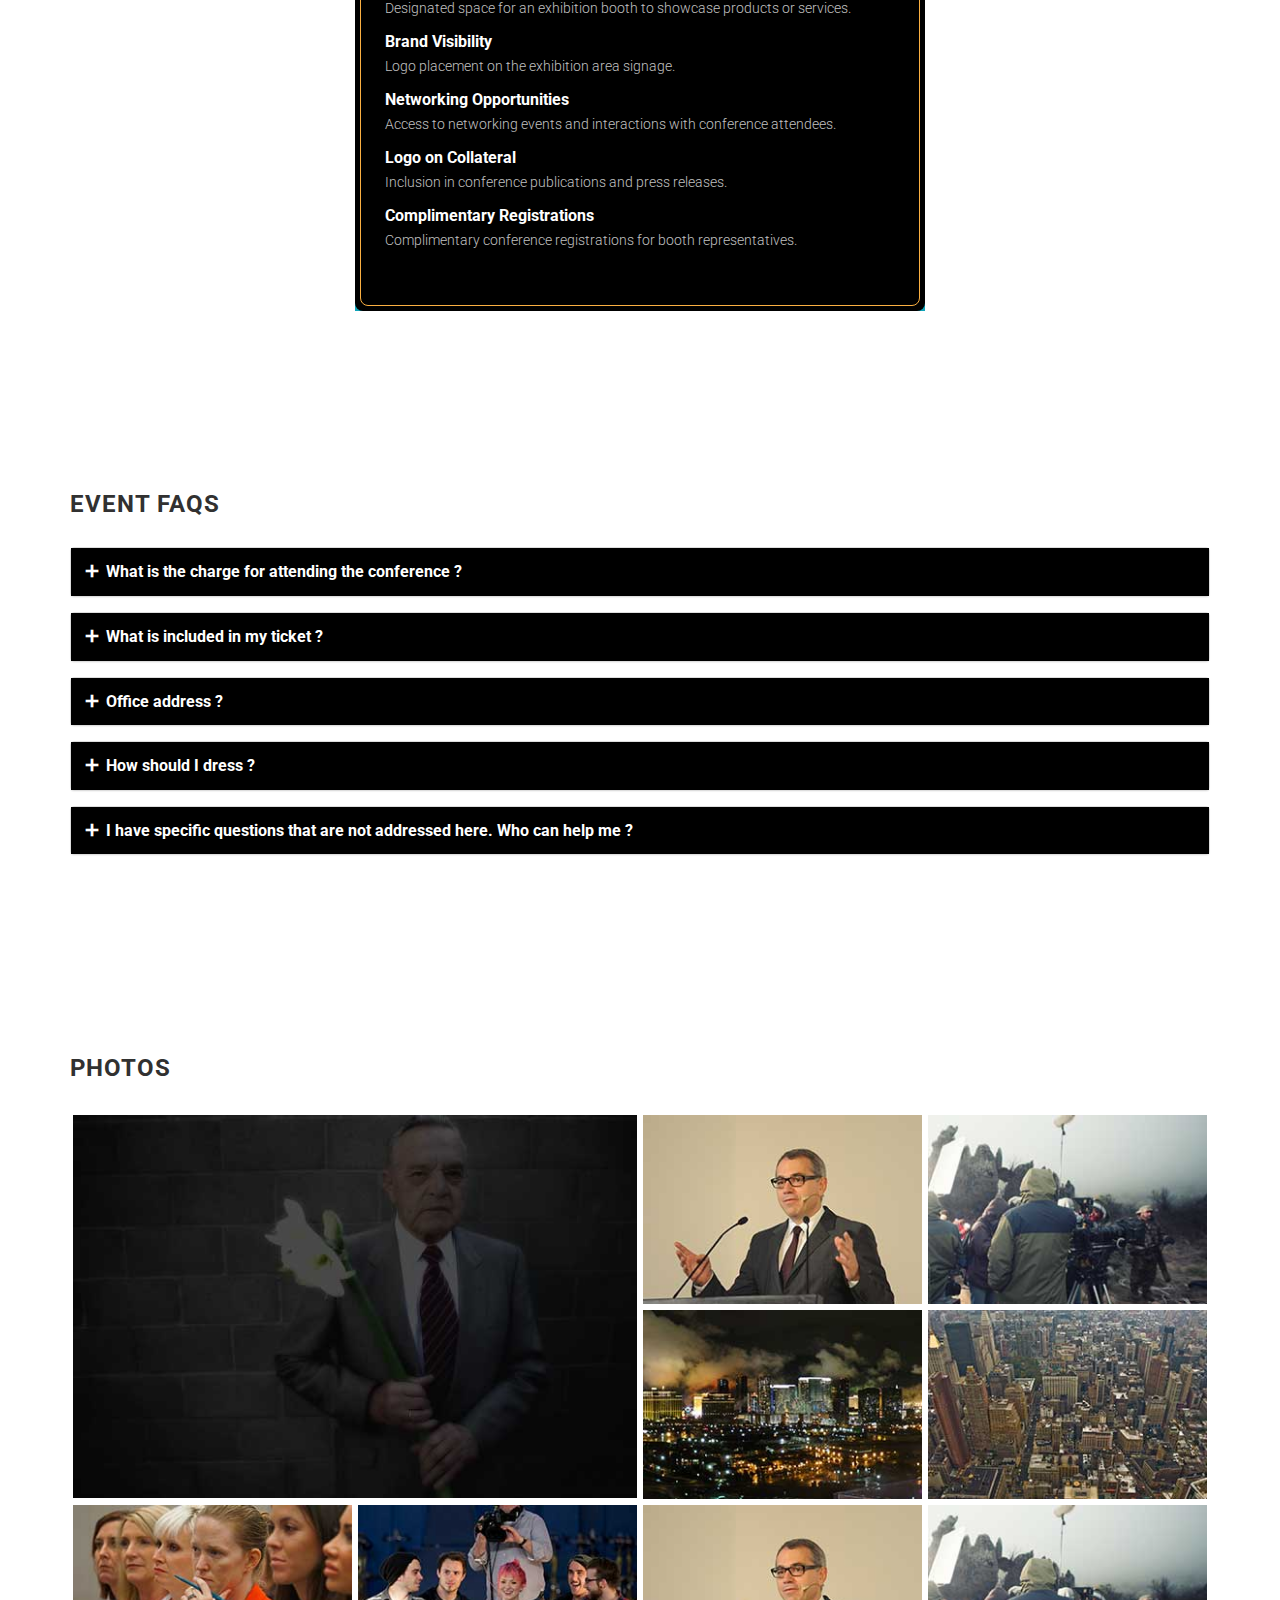
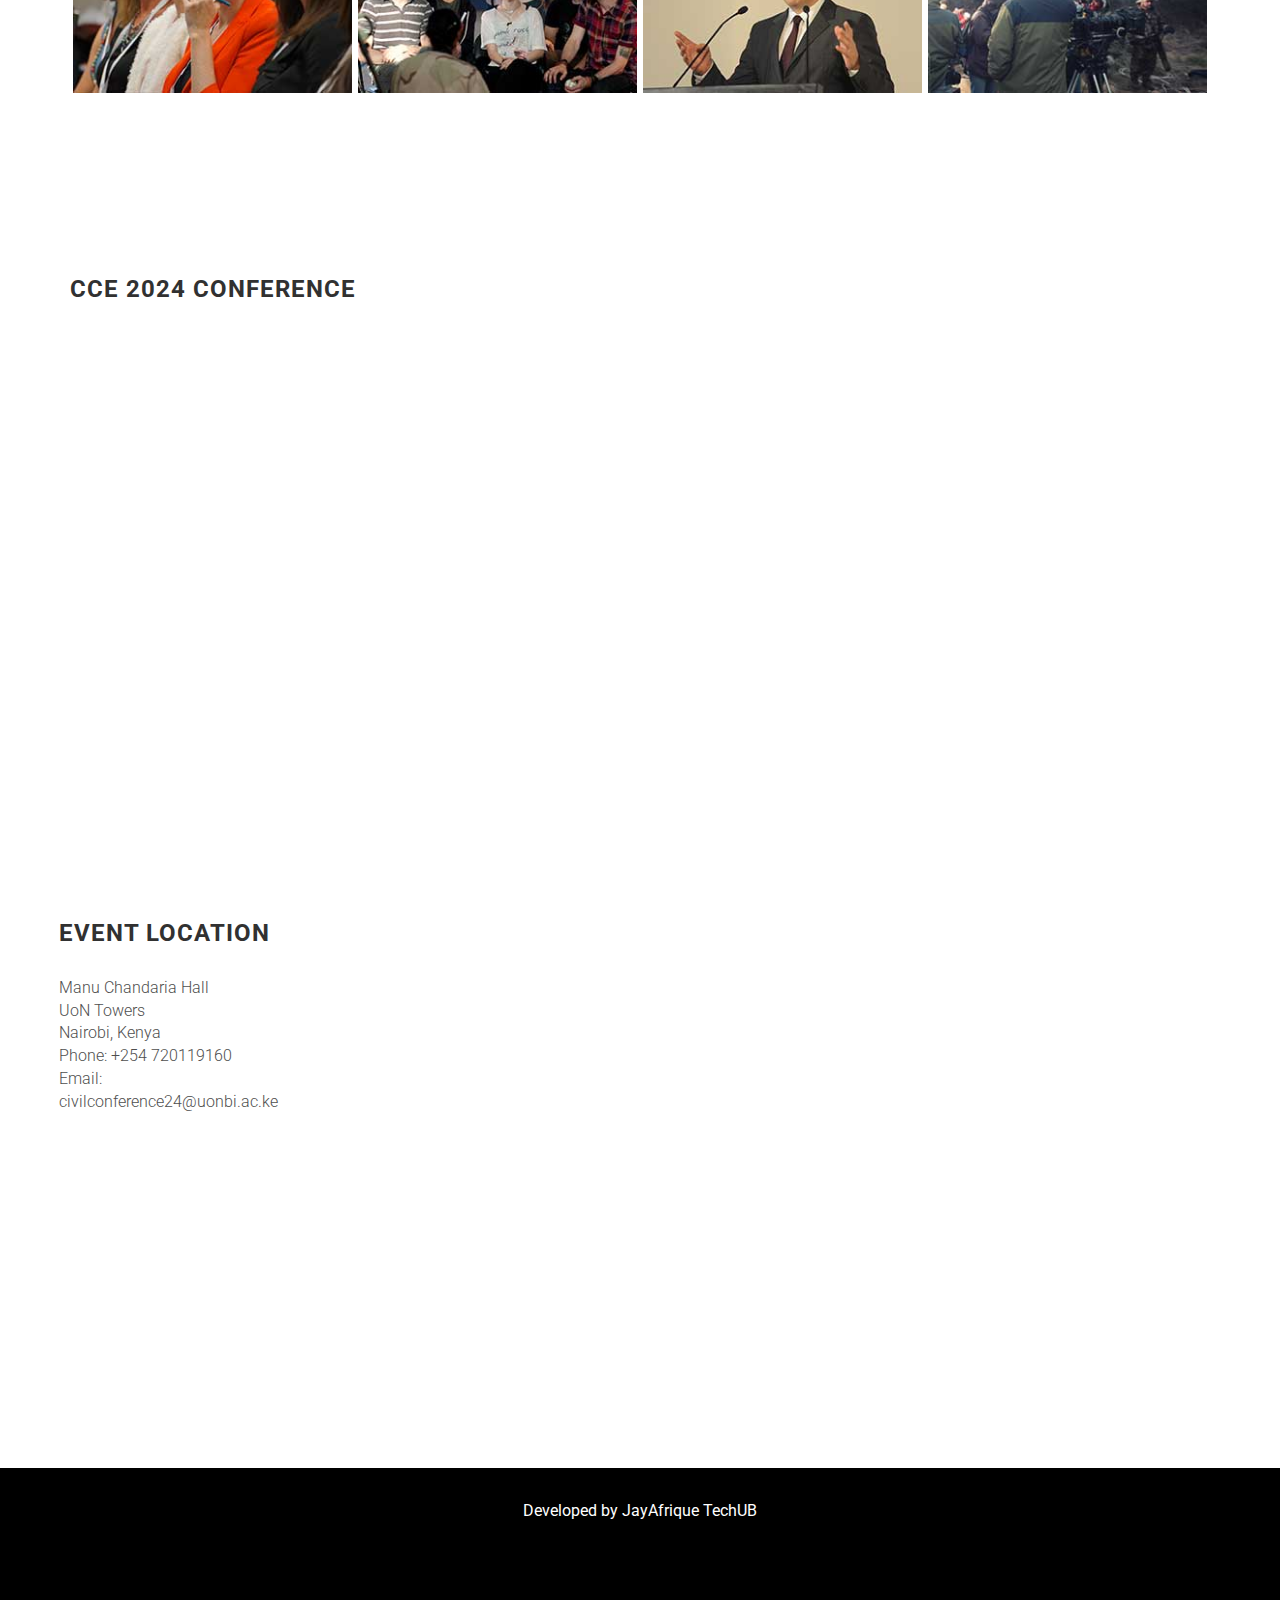
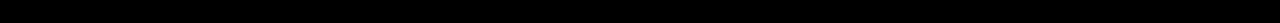
==== commit 7889a717: "Speaker and partners update" ====
--- a/cec-conference/index.html
+++ b/cec-conference/index.html
@@ -205,7 +205,7 @@
                                 fill="#FBB042" />
                         </svg>
                     </span>
-                    <h3 class="facts-text">06<br>Speakers</h3>
+                    <h3 class="facts-text">12<br>Speakers</h3>
                 </div>
             </div><!-- row -->
         </div><!-- container -->
@@ -221,45 +221,42 @@
                 <div class="col-md-4">
                     <div class="speaker">
                         <figure>
-                            <img alt="" class="img-responsive center-block" src="assets/images/speakers/speaker-1.png">
+                            <img alt="" class="speaker-img img-responsive center-block"
+                                src="assets/images/speakers/speaker-1.png">
                         </figure>
                         <h4>Dr. Eng. Simpson N. Osano</h4>
                         <p>UON</p>
                         <ul class="social-block">
-                            <!-- <li><a href=""><i class="ion-social-twitter"></i></a></li>
-                            <li><a href=""><i class="ion-social-facebook"></i></a></li> -->
-                            <li><a href="https://www.linkedin.com/in/dr-eng-simpson-osano-4a080322/" target="_blank"><i class="ion-social-linkedin-outline"></i></a></li>
-                            <!-- <li><a href=""><i class="ion-social-googleplus"></i></a></li> -->
+                            <li><a href="https://www.linkedin.com/in/dr-eng-simpson-osano-4a080322/" target="_blank"><i
+                                        class="ion-social-linkedin-outline"></i></a></li>
                         </ul>
                     </div><!-- /.speaker -->
                 </div><!-- /.col-md-4 -->
                 <div class="col-md-4">
                     <div class="speaker">
                         <figure>
-                            <img alt="" class="img-responsive center-block" src="assets/images/speakers/speaker-2.png">
+                            <img alt="" class="speaker-img img-responsive center-block"
+                                src="assets/images/speakers/speaker-2.png">
                         </figure>
                         <h4>Eng. Peter Njenga</h4>
                         <p>CEO, Kengen</p>
                         <ul class="social-block">
-                            <!-- <li><a href=""><i class="ion-social-twitter"></i></a></li>
-                            <li><a href=""><i class="ion-social-facebook"></i></a></li> -->
-                            <li><a href="https://www.linkedin.com/company/kengenkenya/ " target="_blank"><i class="ion-social-linkedin-outline"></i></a></li>
-                            <!-- <li><a href=""><i class="ion-social-googleplus"></i></a></li> -->
+                            <li><a href="https://www.linkedin.com/company/kengenkenya/ " target="_blank"><i
+                                        class="ion-social-linkedin-outline"></i></a></li>
                         </ul>
                     </div><!-- /.speaker -->
                 </div><!-- /.col-md-4 -->
                 <div class="col-md-4">
                     <div class="speaker">
                         <figure>
-                            <img alt="" class="img-responsive center-block" src="assets/images/speakers/speaker-3.png">
+                            <img alt="" class="speaker-img-min speaker-img img-responsive center-block"
+                                src="assets/images/speakers/speaker-3.png">
                         </figure>
                         <h4>Christopher Kost</h4>
                         <p>ITDP</p>
                         <ul class="social-block">
-                            <!-- <li><a href=""><i class="ion-social-twitter"></i></a></li>
-                            <li><a href=""><i class="ion-social-facebook"></i></a></li> -->
-                            <li><a href="https://www.linkedin.com/in/chris-kost-35047015/" target="_blank"><i class="ion-social-linkedin-outline"></i></a></li>
-                            <!-- <li><a href=""><i class="ion-social-googleplus"></i></a></li> -->
+                            <li><a href="https://www.linkedin.com/in/chris-kost-35047015/" target="_blank"><i
+                                        class="ion-social-linkedin-outline"></i></a></li>
                         </ul>
                     </div><!-- /.speaker -->
                 </div><!-- /.col-md-4 -->
@@ -268,15 +265,14 @@
                 <div class="col-md-4">
                     <div class="speaker">
                         <figure>
-                            <img alt="" class="img-responsive center-block" src="assets/images/speakers/speaker-4.png">
+                            <img alt="" class="speaker-img img-responsive center-block"
+                                src="assets/images/speakers/speaker-4.png">
                         </figure>
                         <h4>Prof. Washington Yotto, EBS, FREng</h4>
                         <p>Imperial College London</p>
                         <ul class="social-block">
-                            <!-- <li><a href=""><i class="ion-social-twitter"></i></a></li>
-                            <li><a href=""><i class="ion-social-facebook"></i></a></li> -->
-                            <li><a href="https://www.linkedin.com/in/washington-yotto-ochieng-ebs-freng-a539572/" target="_blank"><i class="ion-social-linkedin-outline"></i></a></li>
-                            <!-- <li><a href=""><i class="ion-social-googleplus"></i></a></li> -->
+                            <li><a href="https://www.linkedin.com/in/washington-yotto-ochieng-ebs-freng-a539572/"
+                                    target="_blank"><i class="ion-social-linkedin-outline"></i></a></li>
                         </ul>
                     </div>
                 </div>
@@ -285,7 +281,8 @@
                     <div class="speaker">
 
                         <figure>
-                            <img alt="" class="img-responsive center-block" src="assets/images/speakers/speaker-5.png">
+                            <img alt="" class="speaker-img-min speaker-img img-responsive center-block"
+                                src="assets/images/speakers/speaker-5.png">
                         </figure>
 
                         <h4>Prof. Eng. Ayub Gitau</h4>
@@ -293,10 +290,8 @@
                         <p>UON</p>
 
                         <ul class="social-block">
-                            <!-- <li><a href=""><i class="ion-social-twitter"></i></a></li>
-                            <li><a href=""><i class="ion-social-facebook"></i></a></li> -->
-                            <li><a href="https://www.linkedin.com/in/ayub-gitau-ab34a4161/" target="_blank"><i class="ion-social-linkedin-outline"></i></a></li>
-                            <!-- <li><a href=""><i class="ion-social-googleplus"></i></a></li> -->
+                            <li><a href="https://www.linkedin.com/in/ayub-gitau-ab34a4161/" target="_blank"><i
+                                        class="ion-social-linkedin-outline"></i></a></li>
                         </ul>
 
                     </div>
@@ -305,15 +300,14 @@
                 <div class="col-md-4">
                     <div class="speaker">
                         <figure>
-                            <img alt="" class="img-responsive center-block" src="assets/images/speakers/speaker-6.png">
+                            <img alt="" class="speaker-img img-responsive center-block"
+                                src="assets/images/speakers/speaker-6.png">
                         </figure>
                         <h4>Eng. Margaret Ogai</h4>
                         <p>CEO/ Registrar, EBK</p>
                         <ul class="social-block">
-                            <!-- <li><a href=""><i class="ion-social-twitter"></i></a></li>
-                            <li><a href=""><i class="ion-social-facebook"></i></a></li> -->
-                            <li><a href="https://www.linkedin.com/in/eng-margaret-ogai-87529072/" target="_blank"><i class="ion-social-linkedin-outline"></i></a></li>
-                            <!-- <li><a href=""><i class="ion-social-googleplus"></i></a></li> -->
+                            <li><a href="https://www.linkedin.com/in/eng-margaret-ogai-87529072/" target="_blank"><i
+                                        class="ion-social-linkedin-outline"></i></a></li>
                         </ul>
                     </div>
                 </div>
@@ -323,15 +317,14 @@
                 <div class="col-md-4">
                     <div class="speaker">
                         <figure>
-                            <img alt="" class="img-responsive center-block" src="assets/images/speakers/speaker-7.png">
+                            <img alt="" class="speaker-img-min speaker-img img-responsive center-block"
+                                src="assets/images/speakers/speaker-7.png">
                         </figure>
-                        <h4>Dr.(Eng.) John Mativo</h4>
+                        <h4>Dr.(Eng.) John M. Mativo</h4>
                         <p>CEO, KETRACO</p>
                         <ul class="social-block">
-                            <!-- <li><a href=""><i class="ion-social-twitter"></i></a></li>
-                            <li><a href=""><i class="ion-social-facebook"></i></a></li> -->
-                            <li><a href="https://www.linkedin.com/in/dr-eng-john-mativo-mbs-92b67682/" target="_blank"><i class="ion-social-linkedin-outline"></i></a></li>
-                            <!-- <li><a href=""><i class="ion-social-googleplus"></i></a></li> -->
+                            <li><a href="https://www.linkedin.com/in/dr-eng-john-mativo-mbs-92b67682/"
+                                    target="_blank"><i class="ion-social-linkedin-outline"></i></a></li>
                         </ul>
                     </div>
                 </div>
@@ -339,30 +332,28 @@
                 <div class="col-md-4">
                     <div class="speaker">
                         <figure>
-                            <img alt="" class="img-responsive center-block" src="assets/images/speakers/speaker-8.png">
+                            <img alt="" class="speaker-img img-responsive center-block"
+                                src="assets/images/speakers/speaker-8.png">
                         </figure>
                         <h4>Eng. Francis Gitau</h4>
                         <p>Director General, NAMATA</p>
                         <ul class="social-block">
-                            <!-- <li><a href=""><i class="ion-social-twitter"></i></a></li>
-                            <li><a href=""><i class="ion-social-facebook"></i></a></li> -->
-                            <li><a href="https://www.linkedin.com/in/state-department-for-housing-and-urban-development-704914178/" target="_blank"><i class="ion-social-linkedin-outline"></i></a></li>
-                            <!-- <li><a href=""><i class="ion-social-googleplus"></i></a></li> -->
+                            <li><a href="https://www.linkedin.com/in/state-department-for-housing-and-urban-development-704914178/"
+                                    target="_blank"><i class="ion-social-linkedin-outline"></i></a></li>
                         </ul>
                     </div>
                 </div>
                 <div class="col-md-4">
-                    <div class="speaker"> 
+                    <div class="speaker">
                         <figure>
-                            <img alt="" class="img-responsive center-block" src="assets/images/speakers/speaker-9.png">
+                            <img alt="" class="speaker-img-min speaker-img img-responsive center-block"
+                                src="assets/images/speakers/speaker-9.png">
                         </figure>
                         <h4>Eng. Kungu Ndungu</h4>
                         <p>Director General, KENHA</p>
                         <ul class="social-block">
-                            <!-- <li><a href=""><i class="ion-social-twitter"></i></a></li>
-                            <li><a href=""><i class="ion-social-facebook"></i></a></li> -->
-                            <li><a href="https://www.linkedin.com/company/kenya-national-highways-authority/" target="_blank"><i class="ion-social-linkedin-outline"></i></a></li>
-                            <!-- <li><a href=""><i class="ion-social-googleplus"></i></a></li> -->
+                            <li><a href="https://www.linkedin.com/company/kenya-national-highways-authority/"
+                                    target="_blank"><i class="ion-social-linkedin-outline"></i></a></li>
                         </ul>
                     </div>
                 </div>
@@ -372,45 +363,42 @@
                 <div class="col-md-4">
                     <div class="speaker">
                         <figure>
-                            <img alt="" class="img-responsive center-block" src="assets/images/speakers/speaker-10.png">
+                            <img alt="" class="speaker-img img-responsive center-block"
+                                src="assets/images/speakers/speaker-10.png">
                         </figure>
                         <h4>Eng. Maurice Akech</h4>
                         <p>CEO, NCA</p>
                         <ul class="social-block">
-                            <!-- <li><a href=""><i class="ion-social-twitter"></i></a></li>
-                            <li><a href=""><i class="ion-social-facebook"></i></a></li> -->
-                            <li><a href="https://www.linkedin.com/in/maurice-akech-88773a40/" target="_blank"><i class="ion-social-linkedin-outline"></i></a></li>
-                            <!-- <li><a href=""><i class="ion-social-googleplus"></i></a></li> -->
+                            <li><a href="https://www.linkedin.com/in/maurice-akech-88773a40/" target="_blank"><i
+                                        class="ion-social-linkedin-outline"></i></a></li>
                         </ul>
                     </div>
                 </div>
                 <div class="col-md-4">
                     <div class="speaker">
                         <figure>
-                            <img alt="" class="img-responsive center-block" src="assets/images/speakers/speaker-11.png">
+                            <img alt="" class="speaker-img img-responsive center-block"
+                                src="assets/images/speakers/speaker-11.png">
                         </figure>
                         <h4>Dennis Wakaba</h4>
                         <p>Roam Electric</p>
                         <ul class="social-block">
-                            <!-- <li><a href=""><i class="ion-social-twitter"></i></a></li>
-                            <li><a href=""><i class="ion-social-facebook"></i></a></li> -->
-                            <li><a href="https://www.linkedin.com/in/dennis-wakaba-a4083043/" target="_blank"><i class="ion-social-linkedin-outline"></i></a></li>
-                            <!-- <li><a href=""><i class="ion-social-googleplus"></i></a></li> -->
+                            <li><a href="https://www.linkedin.com/in/dennis-wakaba-a4083043/" target="_blank"><i
+                                        class="ion-social-linkedin-outline"></i></a></li>
                         </ul>
                     </div>
                 </div>
                 <div class="col-md-4">
                     <div class="speaker">
                         <figure>
-                            <img alt="" class="img-responsive center-block" src="assets/images/speakers/speaker-12.png">
+                            <img alt="" class="speaker-img img-responsive center-block"
+                                src="assets/images/speakers/speaker-12.png">
                         </figure>
                         <h4>Eng. Philip Gichuki MBS</h4>
                         <p>CEO, Tana Water Works Development Agency</p>
                         <ul class="social-block">
-                            <!-- <li><a href=""><i class="ion-social-twitter"></i></a></li>
-                            <li><a href=""><i class="ion-social-facebook"></i></a></li> -->
-                            <li><a href="https://www.linkedin.com/company/tana-water-works-develoment-agency/" target="_blank"><i class="ion-social-linkedin-outline"></i></a></li>
-                            <!-- <li><a href=""><i class="ion-social-googleplus"></i></a></li> -->
+                            <li><a href="https://www.linkedin.com/company/tana-water-works-develoment-agency/"
+                                    target="_blank"><i class="ion-social-linkedin-outline"></i></a></li>
                         </ul>
                     </div>
                 </div>
@@ -596,7 +584,29 @@
                     <h3 class="section-title">Event Schedule</h3>
                 </div>
             </div>
-            <div class="row">
+
+            <ul class="nav nav-tabs" id="myTab" role="tablist">
+                <li class="nav-item" role="presentation">
+                    <button class="nav-link active" id="home-tab" data-bs-toggle="tab" data-bs-target="#home"
+                        type="button" role="tab" aria-controls="home" aria-selected="true">Home</button>
+                </li>
+                <li class="nav-item" role="presentation">
+                    <button class="nav-link" id="profile-tab" data-bs-toggle="tab" data-bs-target="#profile"
+                        type="button" role="tab" aria-controls="profile" aria-selected="false">Profile</button>
+                </li>
+                <li class="nav-item" role="presentation">
+                    <button class="nav-link" id="contact-tab" data-bs-toggle="tab" data-bs-target="#contact"
+                        type="button" role="tab" aria-controls="contact" aria-selected="false">Contact</button>
+                </li>
+            </ul>
+            <div class="tab-content" id="myTabContent">
+                <div class="tab-pane fade show active" id="home" role="tabpanel" aria-labelledby="home-tab">...</div>
+                <div class="tab-pane fade" id="profile" role="tabpanel" aria-labelledby="profile-tab">...</div>
+                <div class="tab-pane fade" id="contact" role="tabpanel" aria-labelledby="contact-tab">...</div>
+            </div>
+
+            <!-- to be removed @author: Joseph Ridge -start -->
+            <!-- <div class="row">
                 <div class="col-md-4 col-sm-6">
                     <div class="schedule-box">
                         <div class="time">
@@ -624,7 +634,9 @@
                         <p>Mustafizur Khan, SD Asia</p>
                     </div>
                 </div>
-            </div>
+            </div> -->
+            <!-- to be removed @author: Joseph Ridge -end -->
+
     </section>
 
     <section id="partner" class="section partner">
@@ -644,7 +656,7 @@
                 <div class="col-sm-3">
                     <a class="partner-box partner-box-3"></a>
                 </div>
-                <!--   <div class="col-sm-3">
+                <div class="col-sm-3">
                     <a class="partner-box partner-box-4"></a>
                 </div>
             </div>
@@ -660,9 +672,23 @@
                     <a class="partner-box partner-box-7"></a>
                 </div>
                 <div class="col-sm-3">
-                    <a class="partner-box partner-box-8"></a> -->
-            </div>
-        </div>
+                    <a class="partner-box partner-box-8"></a>
+                </div> 
+            </div>
+            <div class="row">
+                <div class="col-sm-3">
+                    <a class="partner-box partner-box-9"></a>
+                </div>
+                <div class="col-sm-3">
+                    <a class="partner-box partner-box-10"></a>
+                </div>
+                <div class="col-sm-3">
+                    <a class="partner-box partner-box-11"></a>
+                </div>
+                <div class="col-sm-3">
+                    <a class="partner-box partner-box-12"></a>
+                </div> 
+            </div>
     </section>
     <!-- propose when refactoring the code to enable decoubpling will handle in last stage  -->
     <!-- sponsorhip include start-->
--- a/cec-conference/assets/css/main.css
+++ b/cec-conference/assets/css/main.css
@@ -293,7 +293,7 @@
   margin: 0;
 }
 
-.navbar-custom .navbar-nav>li>a {
+.navbar-custom .navbar-nav > li > a {
   color: #fff;
   text-transform: uppercase;
   font-size: 12px;
@@ -301,13 +301,13 @@
   border-bottom: 1px solid transparent;
 }
 
-.navbar-custom .navbar-nav>li>a:focus,
-.navbar-custom .navbar-nav>li>a:hover {
+.navbar-custom .navbar-nav > li > a:focus,
+.navbar-custom .navbar-nav > li > a:hover {
   background-color: transparent;
   border-color: rgba(255, 255, 255, 0.5);
 }
 
-.navbar-custom .navbar-nav>.active>a {
+.navbar-custom .navbar-nav > .active > a {
   border-color: rgba(255, 255, 255, 0.5);
 }
 
@@ -348,6 +348,17 @@
 Author: Joseph Ridge 
 Target: CCE Logo, nav-container
 */
+
+.speaker-img {
+  transform: scale(0.7);
+  border-radius: 50%;
+  border-color: #cd7f32;
+  border-width: 2px;
+  object-fit: cover;
+}
+.speaker-img-min {
+  /* transform: scale(0.7) !important; */
+}
 .event-name {
   margin-top: 100px !important;
 }
@@ -429,7 +440,7 @@
   display: inline-flex;
 }
 
-.countdown>h1 {
+.countdown > h1 {
   font-size: 60px !important;
 }
 
@@ -589,11 +600,11 @@
   margin-right: auto;
 }
 
-.subtheme-title{
-font-weight: bold;
-color: #000;
-margin-top: 5px;
-margin-bottom: 5px; 
+.subtheme-title {
+  font-weight: bold;
+  color: #000;
+  margin-top: 5px;
+  margin-bottom: 5px;
 }
 
 .about-us {
@@ -641,7 +652,7 @@
   color: #000;
 }
 
-.registration-btn>a:hover {
+.registration-btn > a:hover {
   text-decoration: none;
   /* Remove underline on hover */
 }
@@ -683,7 +694,7 @@
 
 .sub-theme {
   /* display: inline; */
-  color: #000; 
+  color: #000;
 }
 
 .sub-themes {
@@ -704,34 +715,39 @@
   margin-top: auto;
   font-size: 16px;
   margin-bottom: auto;
-  margin-left: 20px;   
+  margin-left: 20px;
 }
 
 .subtheme-image {
   width: 70px;
-  height: 70px; 
+  height: 70px;
   border: 2px solid #616161;
   border-radius: 100%;
   padding: 10px;
   margin: 5px;
 }
-.maps{
-  width: 100%; 
+.maps {
+  width: 100%;
   border-radius: 20px;
 }
-.event-location{
-  padding-left: 5%; 
+.event-location {
+  padding-left: 5%;
 }
 .ion-ios-calendar {
   color: #fbb042; /* Change to your desired color */
 }
-.facts-text{
+.facts-text {
   font-weight: bold !important;
 }
-.conference-video{
-  width: 80%; 
-  margin-left: 10%; 
-}/* Reset default margin and padding */
+.conference-video {
+  width: 80%;
+  margin-left: 10%;
+}
+
+/* tab styling  */
+.tab {
+  border-color: #cd7f32;
+}
 
 /*
 end...
@@ -753,7 +769,8 @@
   min-height: 100vh;
   position: relative;
   text-align: center;
-  background: url(../images/backgrounds/header.jpg) no-repeat center center/cover;
+  background: url(../images/backgrounds/header.jpg) no-repeat center
+    center/cover;
   display: table;
 }
 
@@ -912,37 +929,61 @@
 }
 
 .partner .partner-box-1 {
-  background: url(../images/partner/partner-1.png) no-repeat center center/contain;
+  background: url(../images/partner/partner-1.png) no-repeat center
+    center/contain;
 }
 
 .partner .partner-box-2 {
-  background: url(../images/partner/partner-2.png) no-repeat center center/contain;
+  background: url(../images/partner/partner-2.png) no-repeat center
+    center/contain;
 }
 
 .partner .partner-box-3 {
-  background: url(../images/partner/partner-3.png) no-repeat center center/contain;
+  background: url(../images/partner/partner-3.png) no-repeat center
+    center/contain;
 }
 
 .partner .partner-box-4 {
-  background: url(../images/partner/partner-4.png) no-repeat center center/contain;
+  background: url(../images/partner/partner-4.png) no-repeat center
+    center/contain;
 }
 
 .partner .partner-box-5 {
-  background: url(../images/partner/partner-5.png) no-repeat center center/contain;
+  background: url(../images/partner/partner-5.png) no-repeat center
+    center/contain;
 }
 
 .partner .partner-box-6 {
-  background: url(../images/partner/partner-6.png) no-repeat center center/contain;
+  background: url(../images/partner/partner-6.png) no-repeat center
+    center/contain;
 }
 
 .partner .partner-box-7 {
-  background: url(../images/partner/partner-7.png) no-repeat center center/contain;
+  background: url(../images/partner/partner-7.png) no-repeat center
+    center/contain;
 }
 
 .partner .partner-box-8 {
-  background: url(../images/partner/partner-8.png) no-repeat center center/contain;
-}
-
+  background: url(../images/partner/partner-8.png) no-repeat center
+    center/contain;
+}
+
+.partner .partner-box-9 {
+  background: url(../images/partner/partner-9.png) no-repeat center
+    center/contain;
+}
+.partner .partner-box-10 {
+  background: url(../images/partner/partner-10.png) no-repeat center
+    center/contain;
+}
+.partner .partner-box-11 {
+  background: url(../images/partner/partner-11.png) no-repeat center
+    center/contain;
+}
+.partner .partner-box-12 {
+  background: url(../images/partner/partner-12.png) no-repeat center
+    center/contain;
+}
 /* 
  * 6.8 Section: FAQ
  */
@@ -966,11 +1007,11 @@
   content: "\f209";
 }
 
-.faq .panel-group .panel+.panel {
+.faq .panel-group .panel + .panel {
   margin-top: 15px;
 }
 
-.faq .panel-default>.panel-heading {
+.faq .panel-default > .panel-heading {
   color: #fff;
   background-color: #000000;
   border-color: #000;
@@ -978,7 +1019,7 @@
   padding: 0;
 }
 
-.faq .panel-default>.panel-heading a {
+.faq .panel-default > .panel-heading a {
   position: relative;
   display: block;
   text-decoration: none;
@@ -1066,4 +1107,4 @@
 .site-footer .social-block li a:hover,
 .site-footer .social-block li a:focus {
   opacity: 0.8;
-}+}
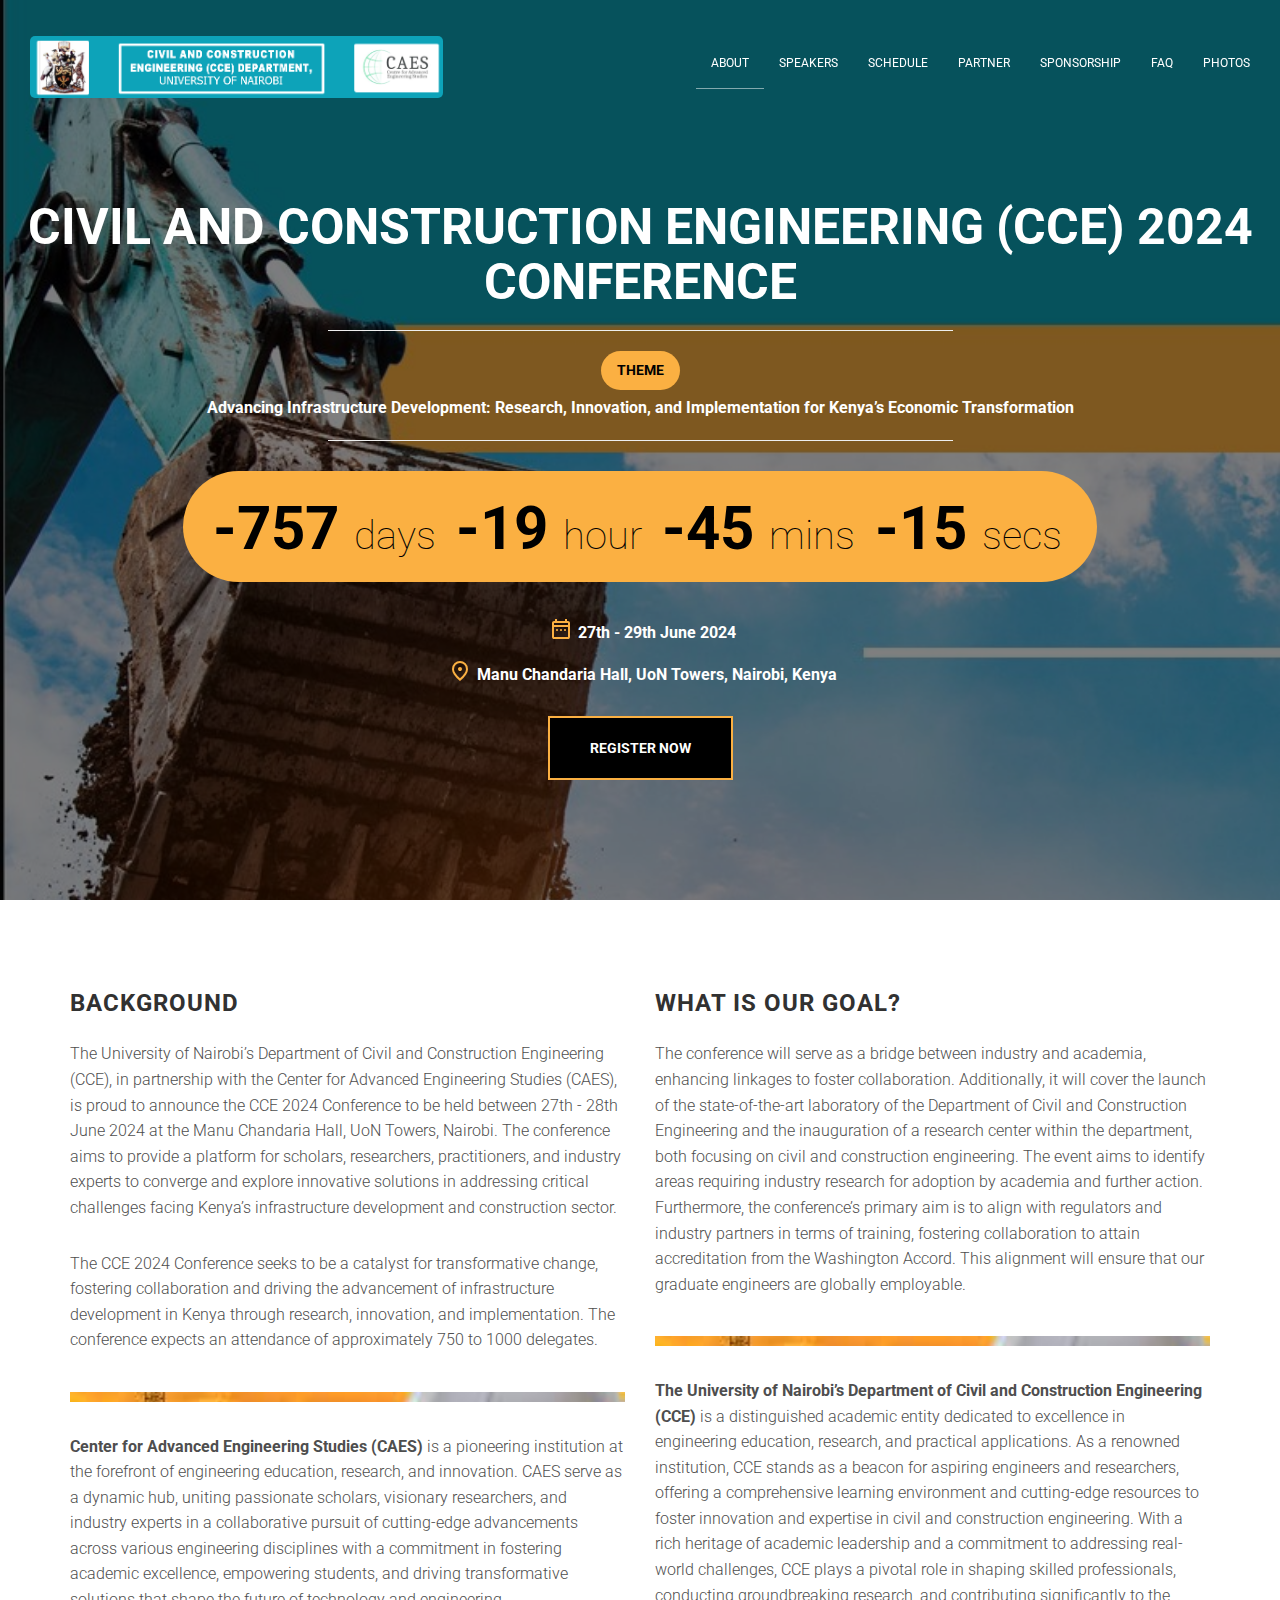
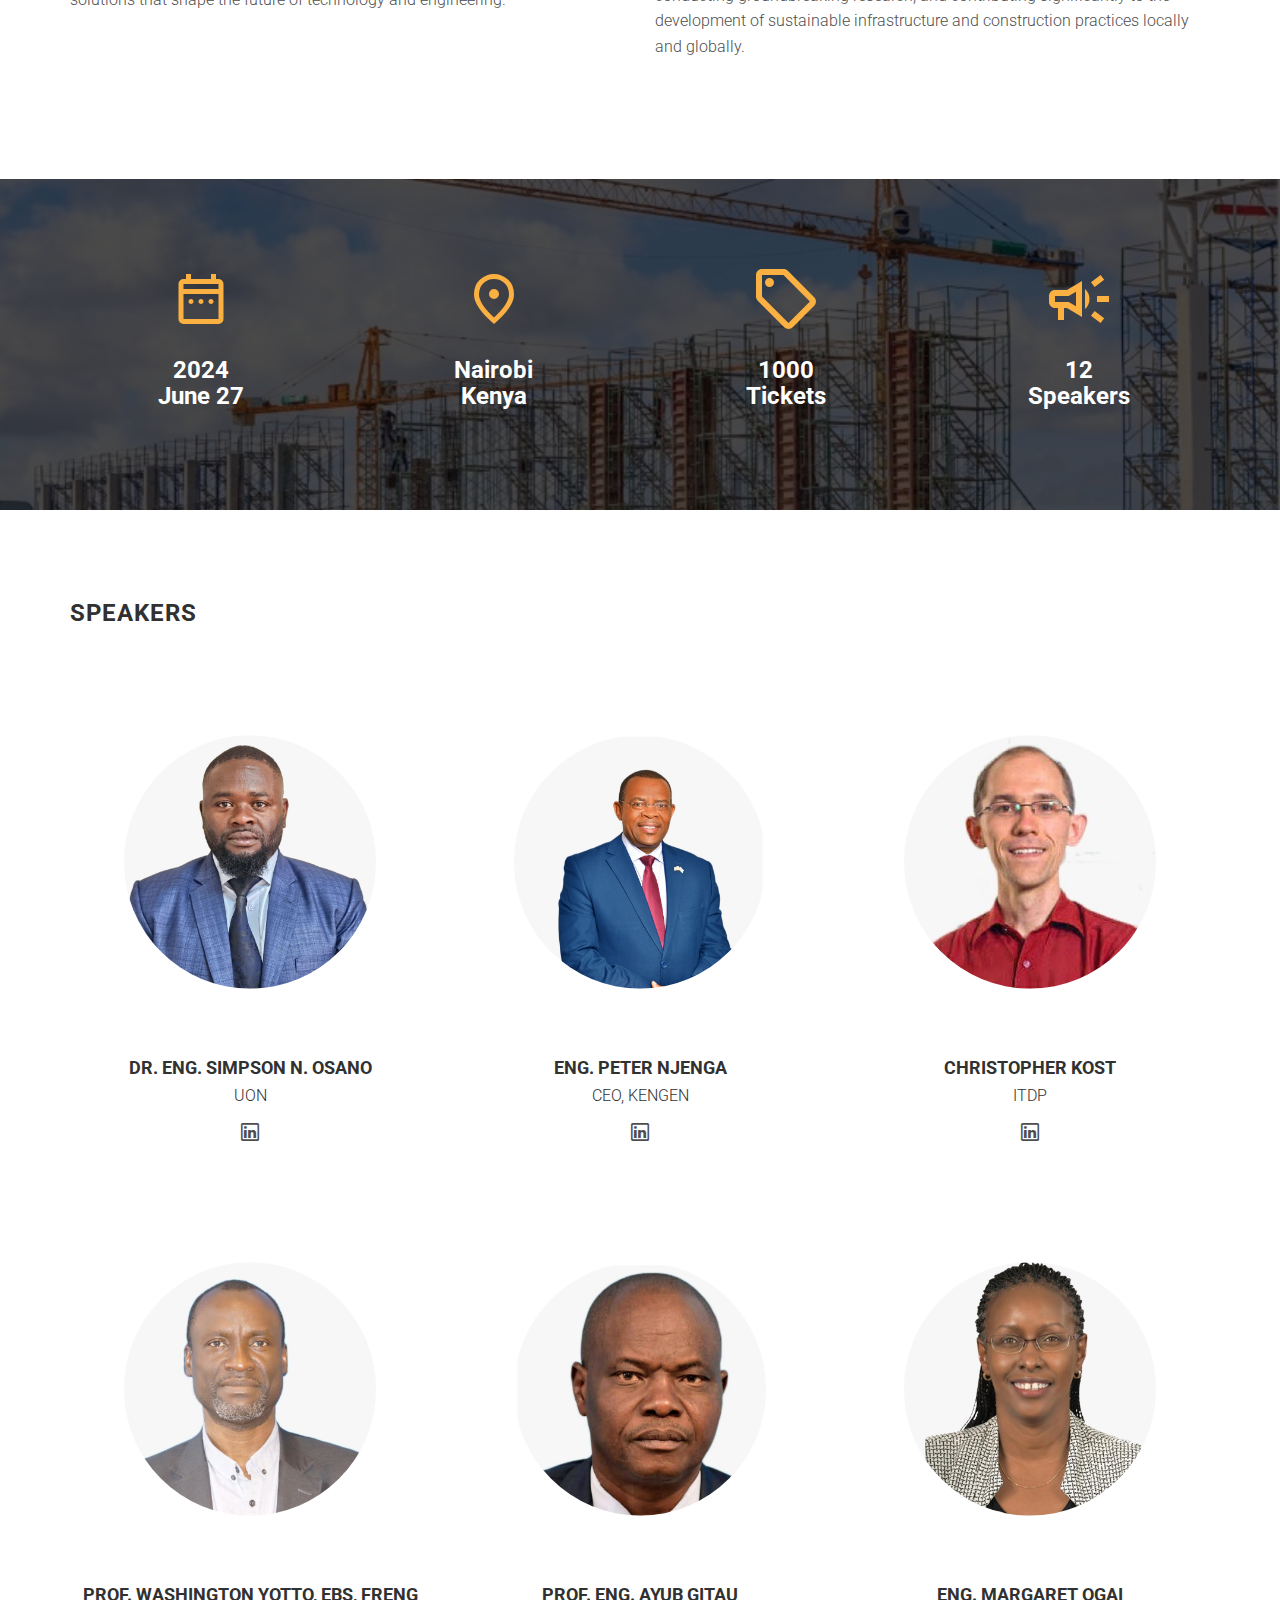
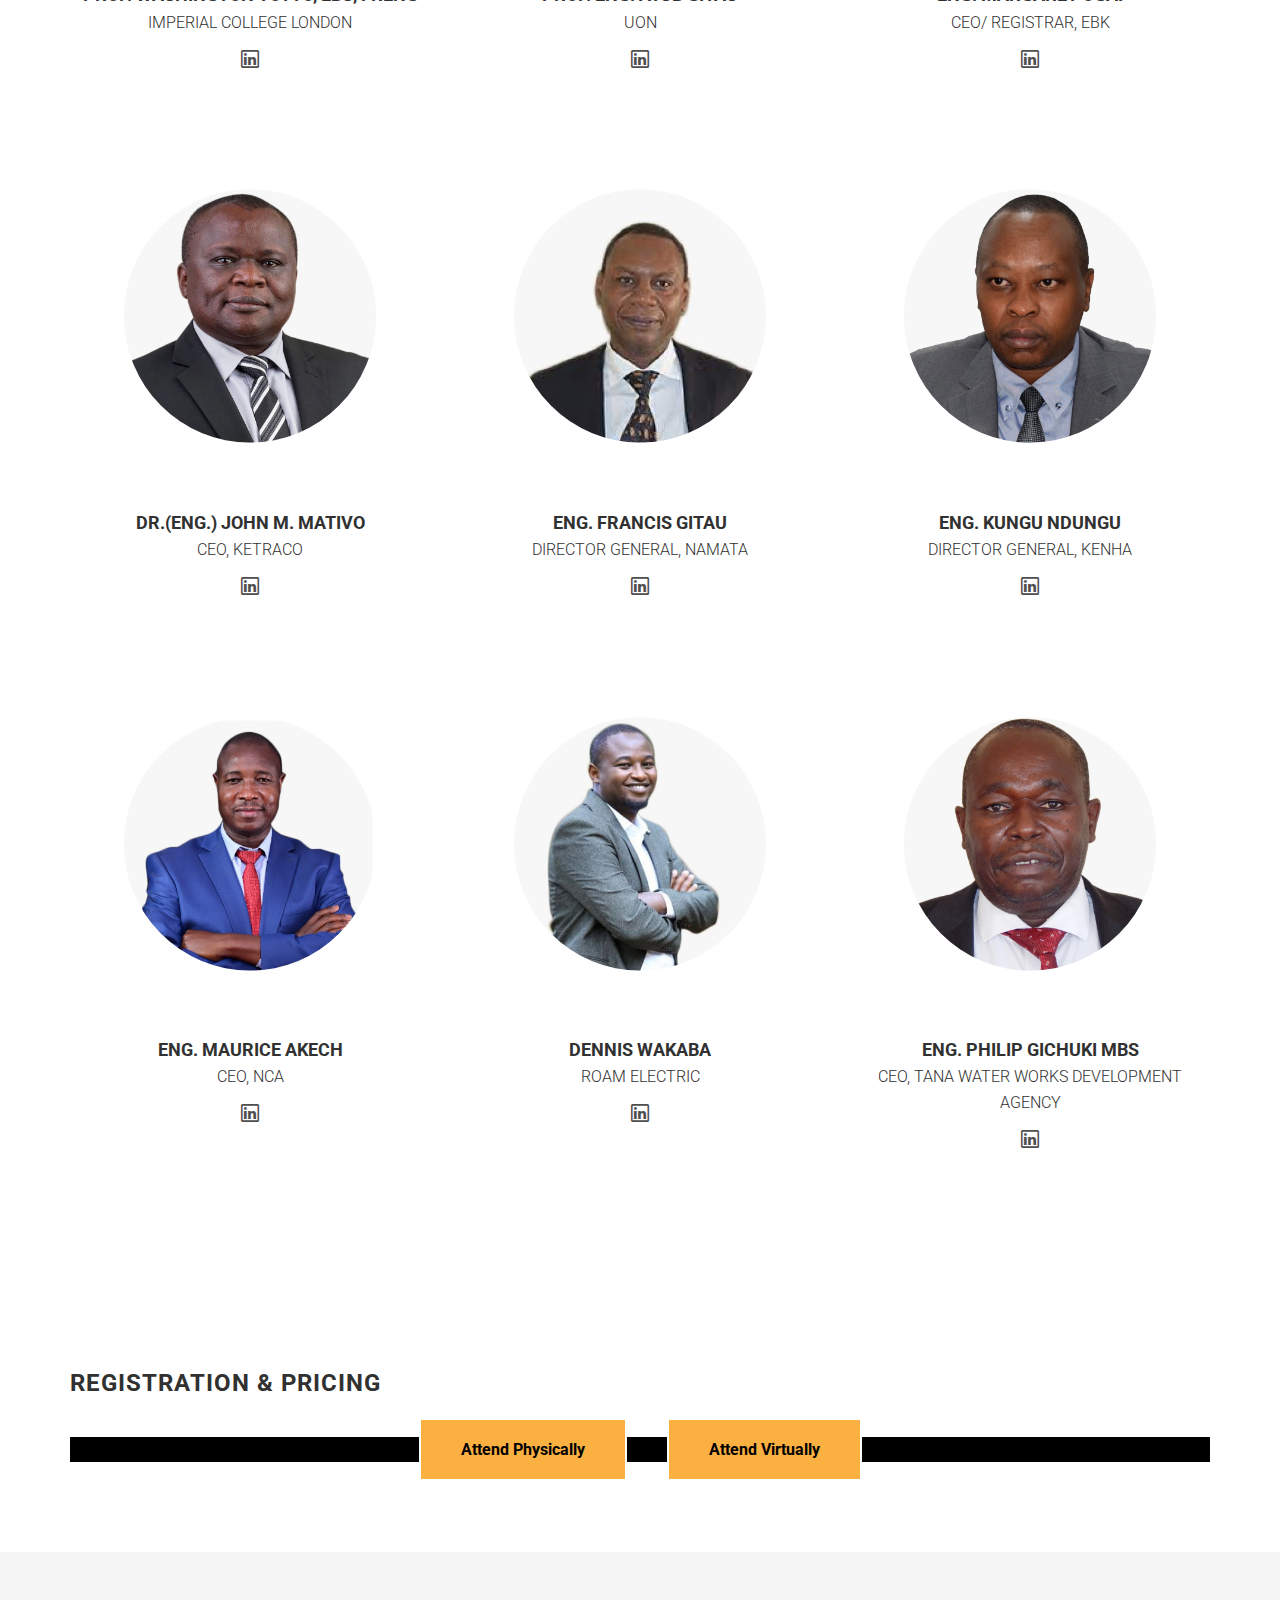
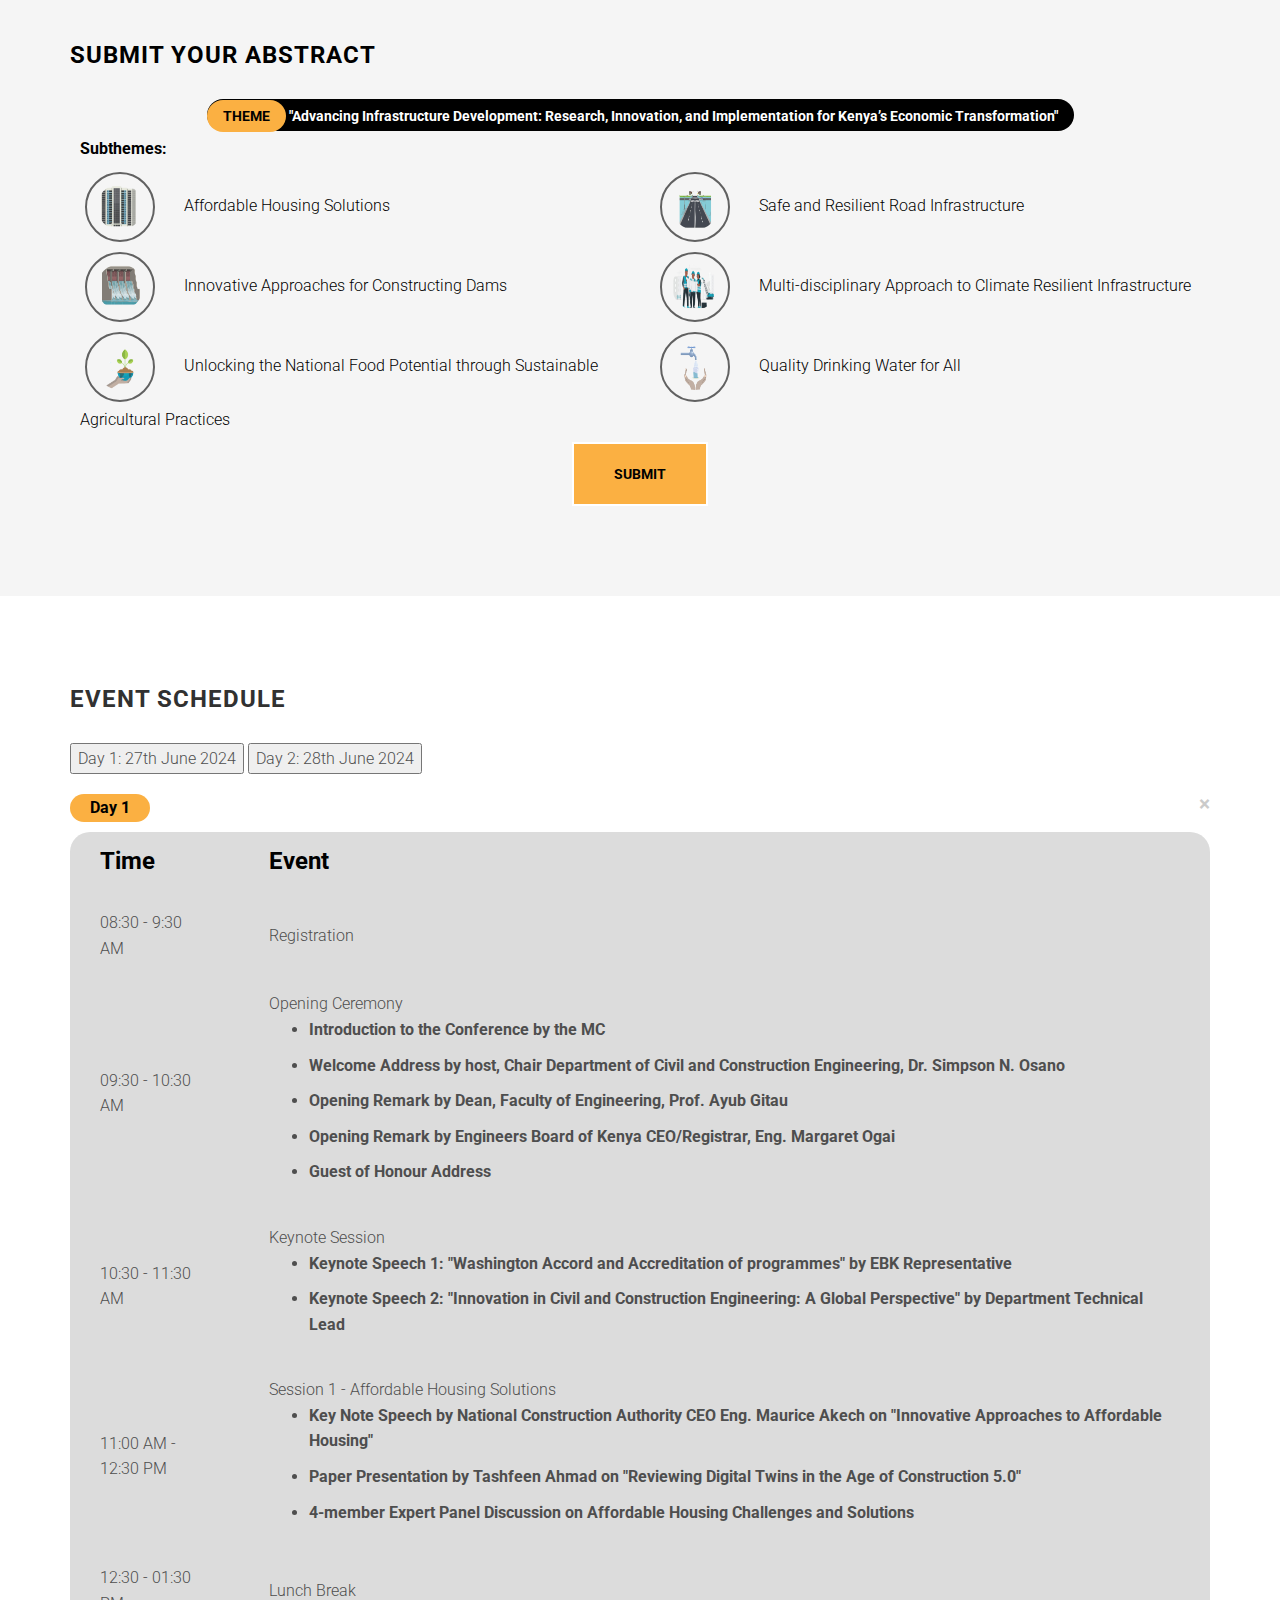
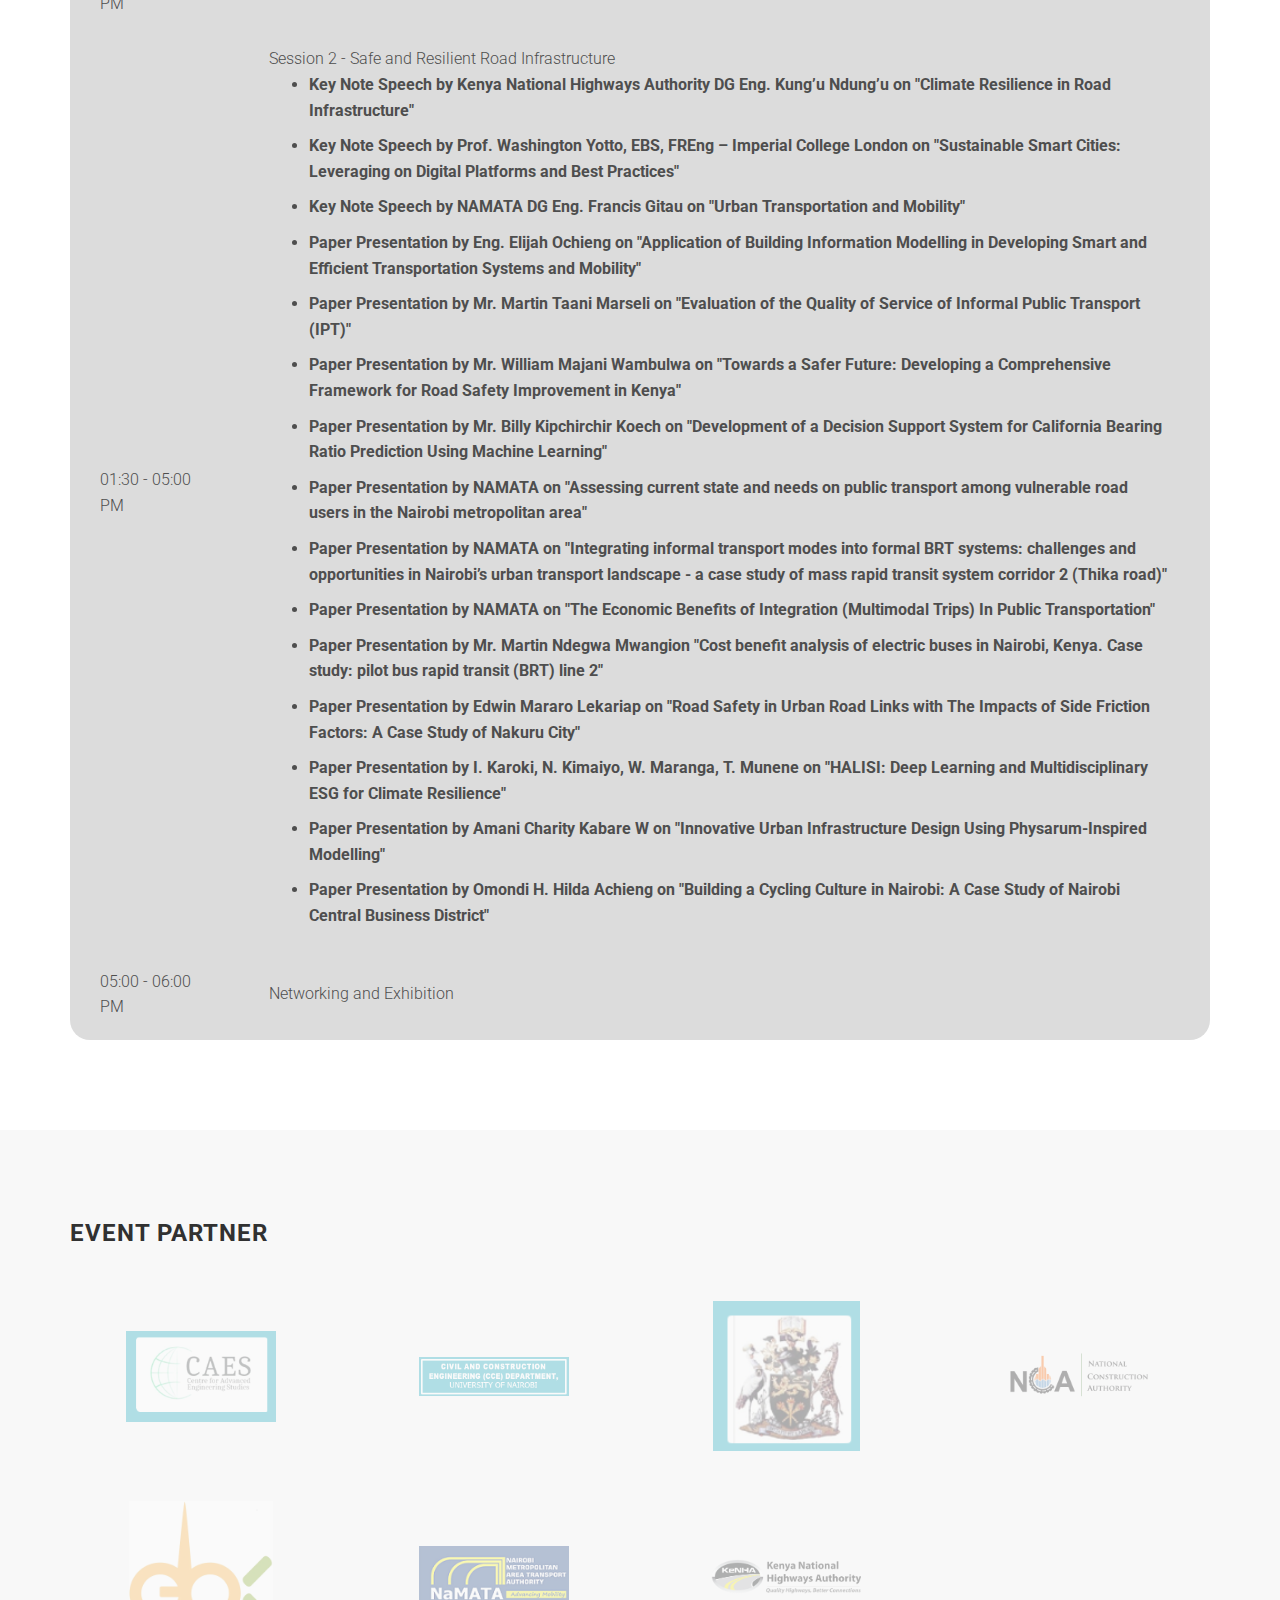
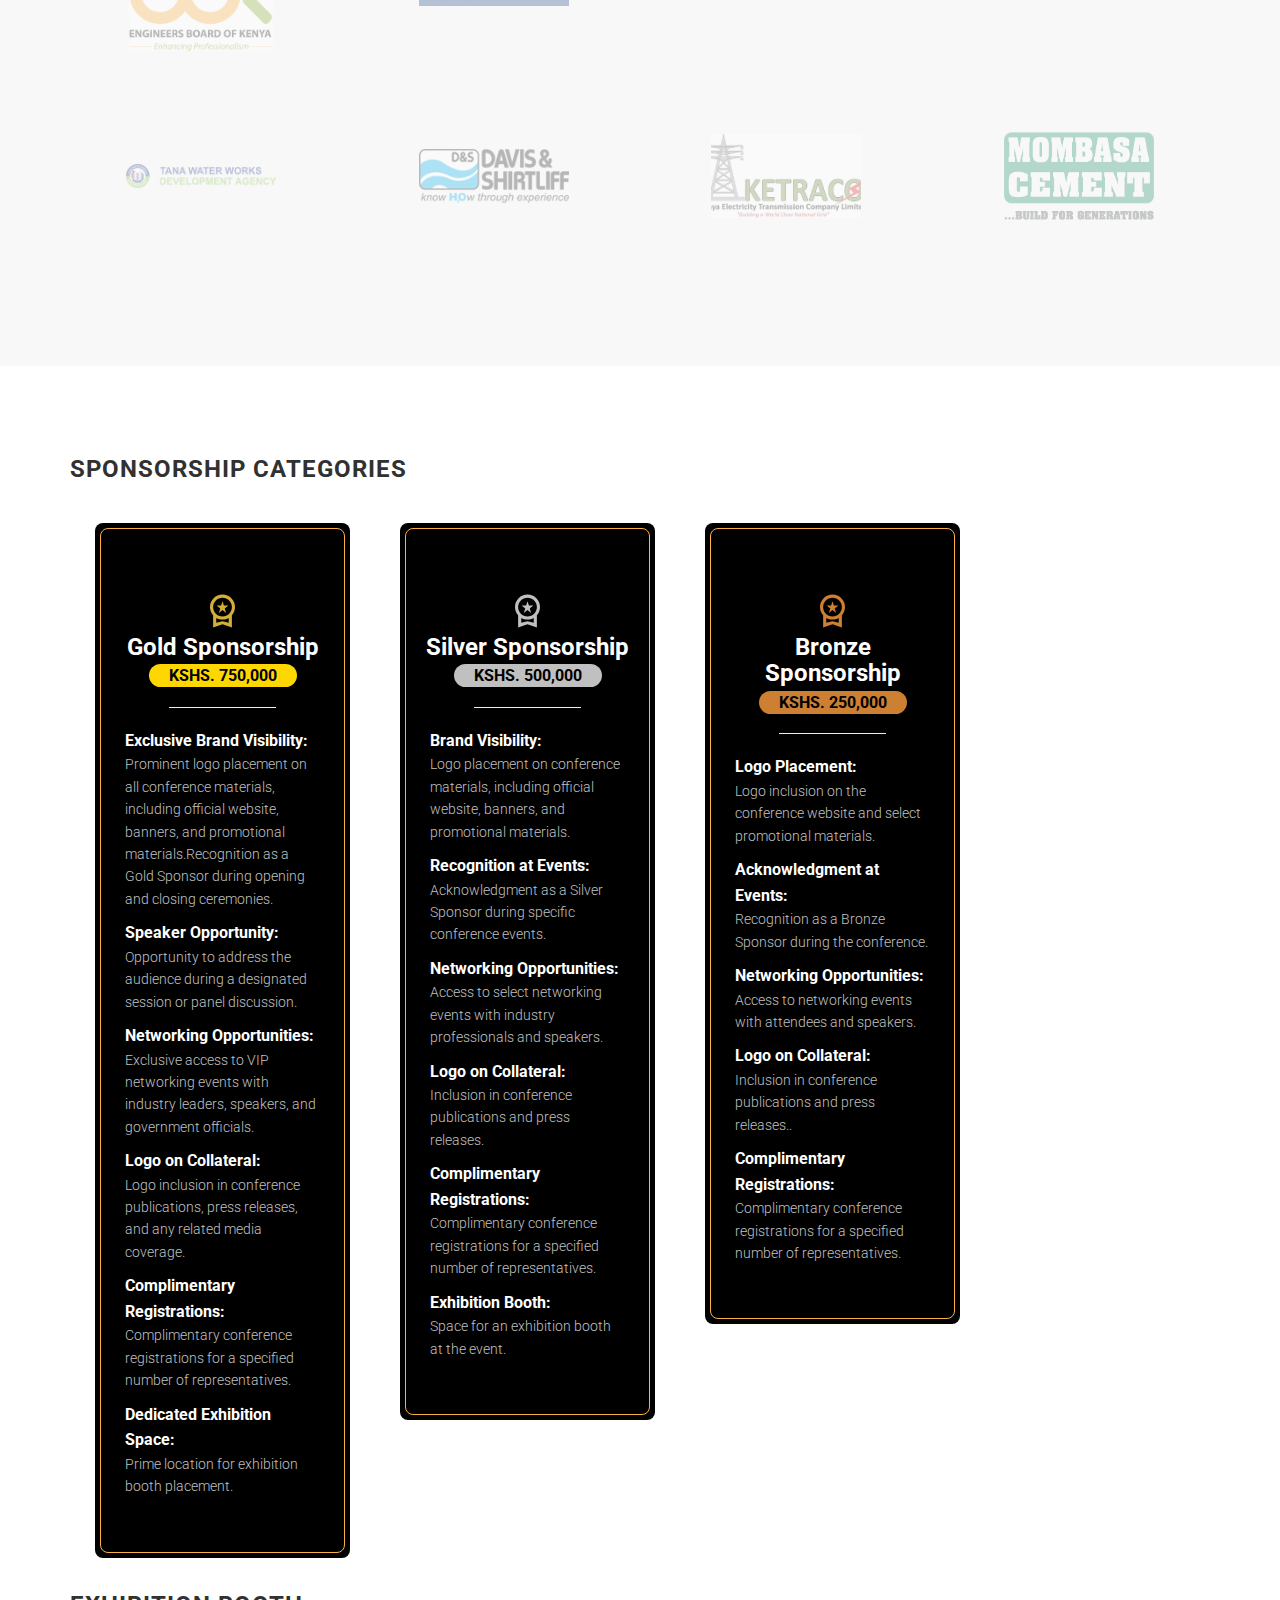
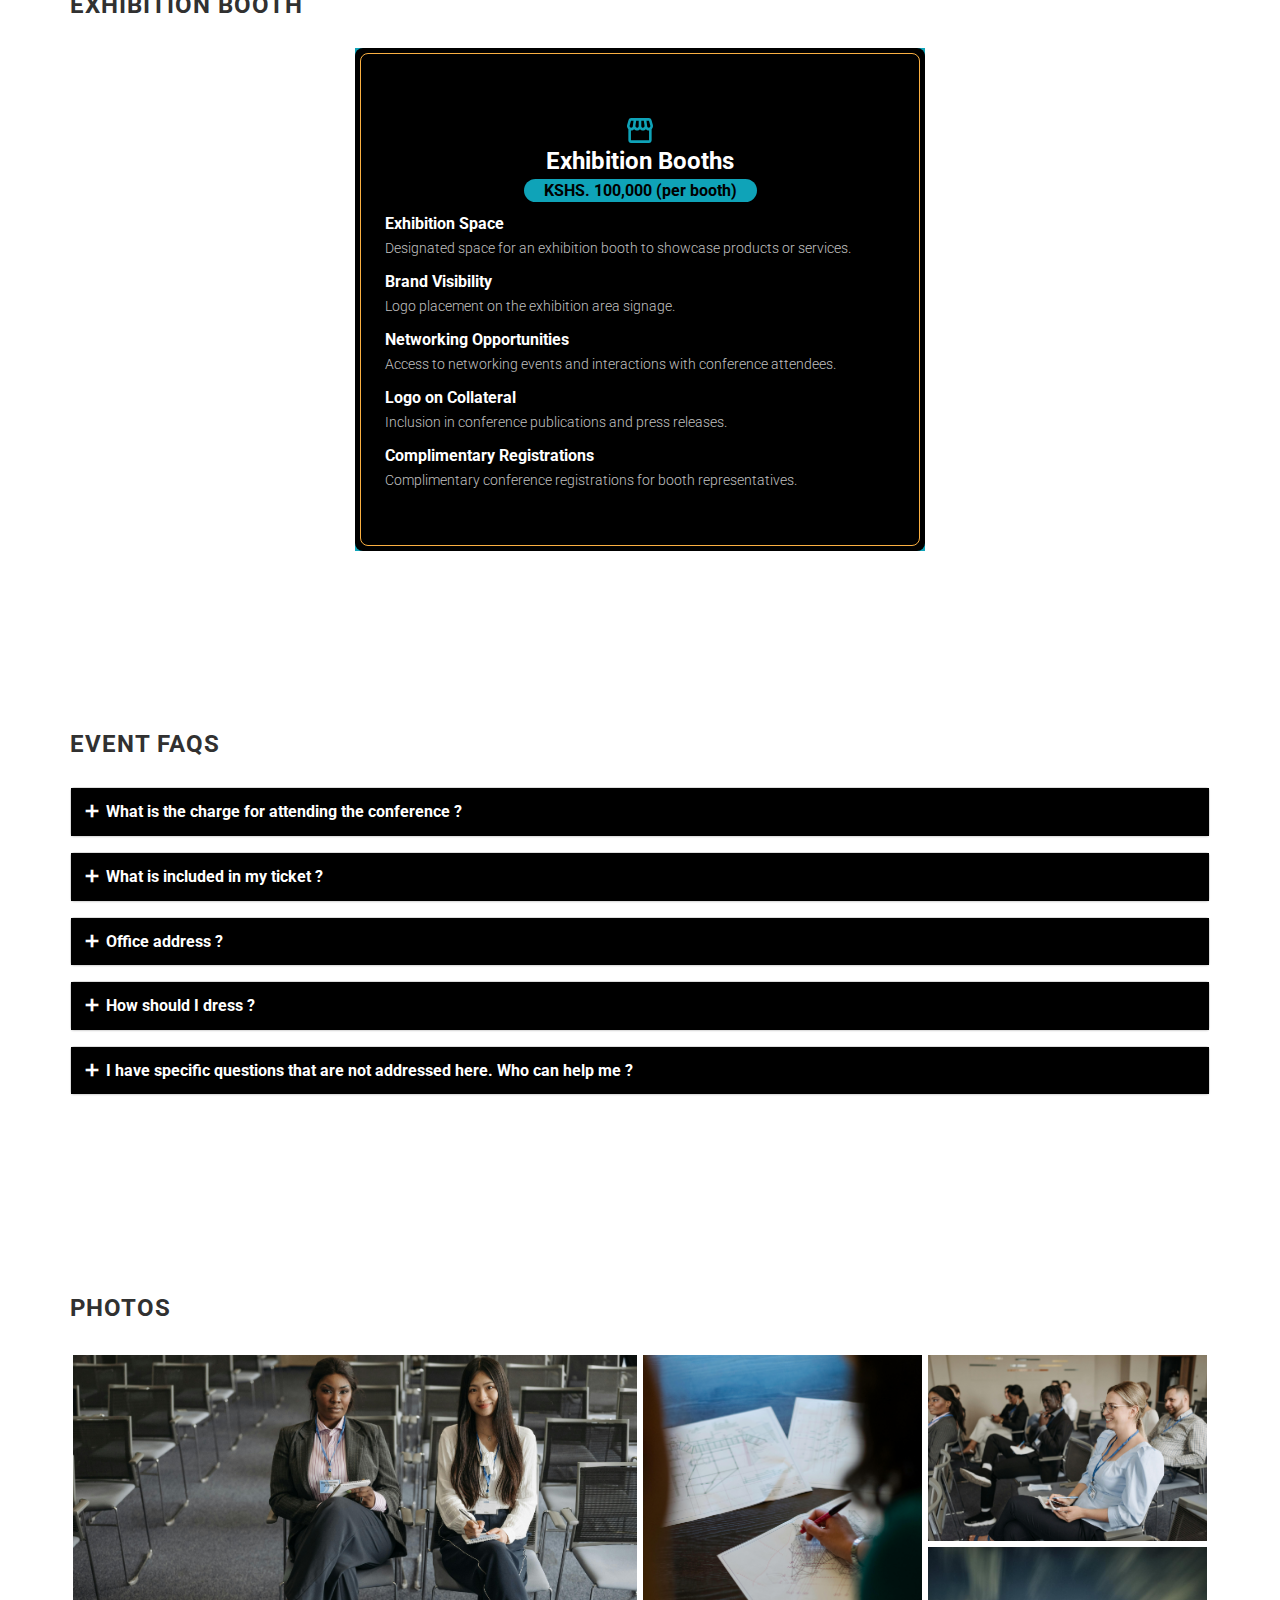
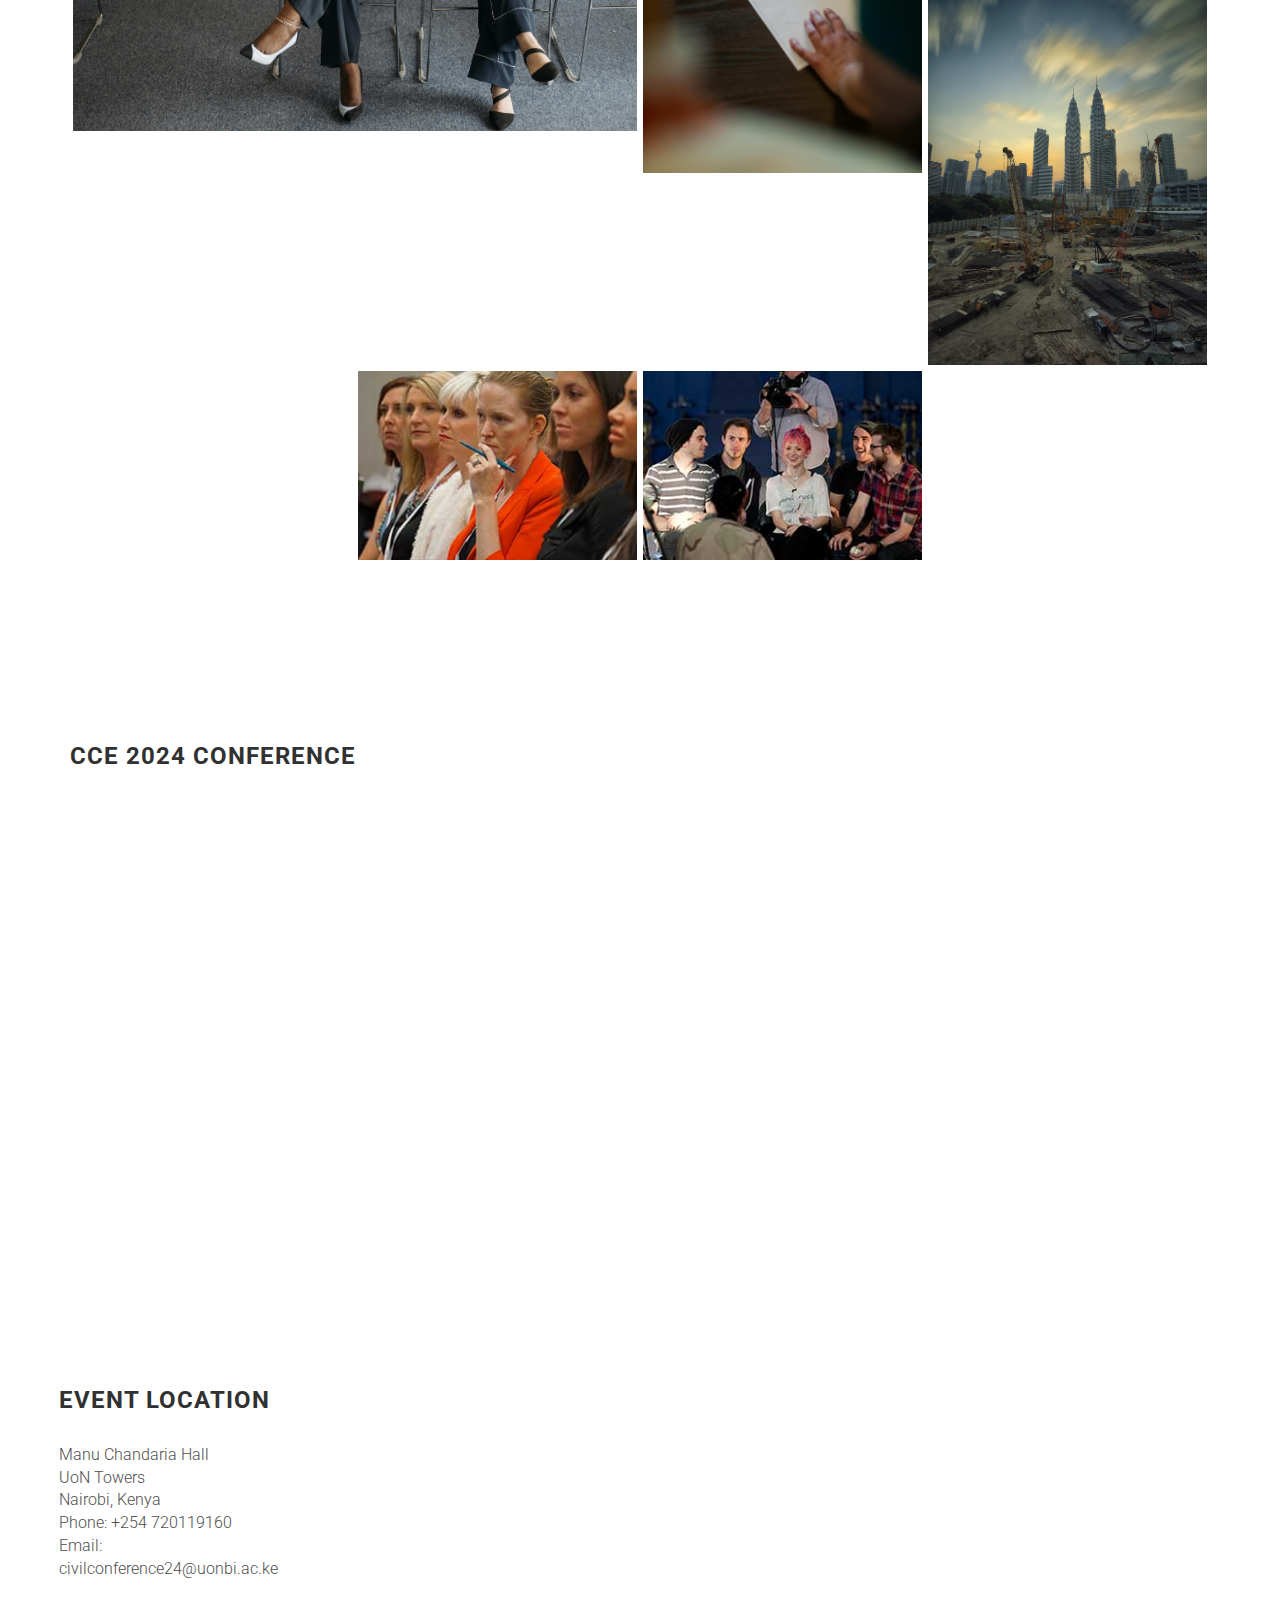
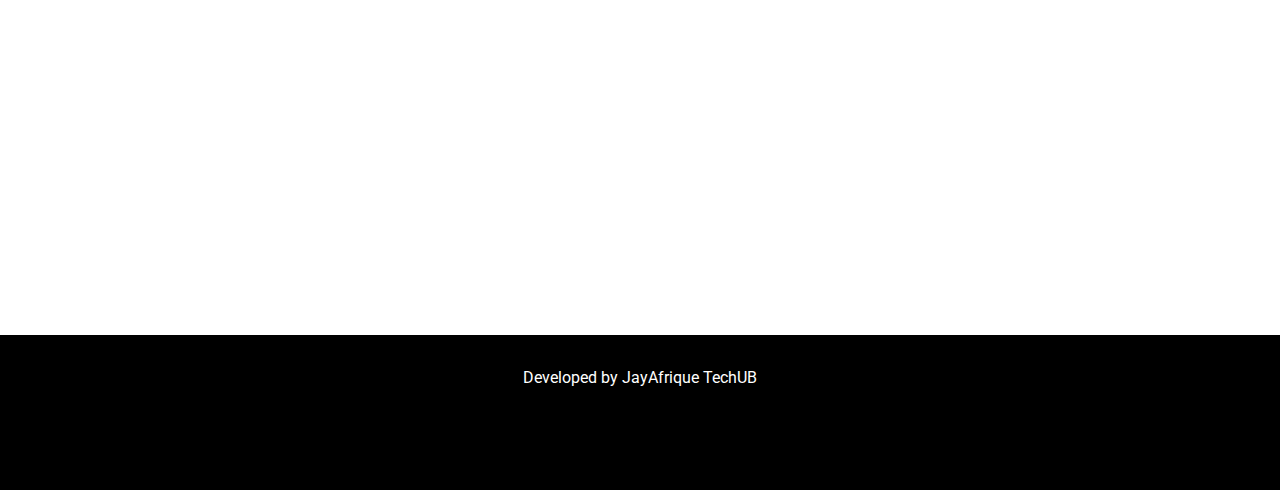
==== commit 05e4a69e: "conference" ====
--- a/cec-conference/index.html
+++ b/cec-conference/index.html
@@ -585,58 +585,164 @@
                 </div>
             </div>
 
-            <ul class="nav nav-tabs" id="myTab" role="tablist">
-                <li class="nav-item" role="presentation">
-                    <button class="nav-link active" id="home-tab" data-bs-toggle="tab" data-bs-target="#home"
-                        type="button" role="tab" aria-controls="home" aria-selected="true">Home</button>
-                </li>
-                <li class="nav-item" role="presentation">
-                    <button class="nav-link" id="profile-tab" data-bs-toggle="tab" data-bs-target="#profile"
-                        type="button" role="tab" aria-controls="profile" aria-selected="false">Profile</button>
-                </li>
-                <li class="nav-item" role="presentation">
-                    <button class="nav-link" id="contact-tab" data-bs-toggle="tab" data-bs-target="#contact"
-                        type="button" role="tab" aria-controls="contact" aria-selected="false">Contact</button>
-                </li>
-            </ul>
-            <div class="tab-content" id="myTabContent">
-                <div class="tab-pane fade show active" id="home" role="tabpanel" aria-labelledby="home-tab">...</div>
-                <div class="tab-pane fade" id="profile" role="tabpanel" aria-labelledby="profile-tab">...</div>
-                <div class="tab-pane fade" id="contact" role="tabpanel" aria-labelledby="contact-tab">...</div>
-            </div>
-
-            <!-- to be removed @author: Joseph Ridge -start -->
-            <!-- <div class="row">
-                <div class="col-md-4 col-sm-6">
-                    <div class="schedule-box">
-                        <div class="time">
-                            <time datetime="09:00">09:00 am</time> - <time datetime="22:00">10:00 am</time>
-                        </div>
-                        <h3>Welcome and intro</h3>
-                        <p>Mustafizur Khan, SD Asia</p>
-                    </div>
-                </div>
-                <div class="col-md-4 col-sm-6">
-                    <div class="schedule-box">
-                        <div class="time">
-                            <time datetime="10:00">10:00 am</time> - <time datetime="22:00">10:00 am</time>
-                        </div>
-                        <h3>Tips and share</h3>
-                        <p>Mustafizur Khan, SD Asia</p>
-                    </div>
-                </div>
-                <div class="col-md-4 col-sm-6">
-                    <div class="schedule-box">
-                        <div class="time">
-                            <time datetime="10:00">10:00 am</time> - <time datetime="22:00">10:00 am</time>
-                        </div>
-                        <h3>View from the top</h3>
-                        <p>Mustafizur Khan, SD Asia</p>
-                    </div>
-                </div>
-            </div> -->
-            <!-- to be removed @author: Joseph Ridge -end -->
-
+            <!--  tabs-->
+
+            <div class="w3-bar w3-black">
+                <button class="w3-bar-item w3-button" onclick="openDate('day1')">Day 1: 27th June 2024 </button>
+                <button class="w3-bar-item w3-button" onclick="openDate('day2')">Day 2: 28th June 2024</button>
+            </div>
+            <!-- schedule -->
+
+            <div id="day1" class="eventDay">
+                <div onclick="this.parentElement.style.display='none'" class="close">&times;</div>
+                <h2 class="day">Day 1</h2>
+                <table>
+                    <tr>
+                        <th>Time</th>
+                        <th>Event</th>
+                    </tr>
+                    <tr>
+                        <td>08:30 - 9:30 AM</td>
+                        <td>Registration</td>
+                    </tr>
+                    <tr>
+                        <td>09:30 - 10:30 AM</td>
+                        <td>
+                            <div>Opening Ceremony</div>
+                            <ul>
+                                <li>Introduction to the Conference by the MC</li>
+                                <li>Welcome Address by host, Chair Department of Civil and Construction Engineering, Dr. Simpson N. Osano</li>
+                                <li>Opening Remark by Dean, Faculty of Engineering, Prof. Ayub Gitau</li>
+                                <li>Opening Remark by Engineers Board of Kenya CEO/Registrar, Eng. Margaret Ogai</li>
+                                <li>Guest of Honour Address</li>
+                            </ul>
+                        </td>
+                    </tr>
+                    <tr>
+                        <td>10:30 - 11:30 AM</td>
+                        <td>
+                            <div>Keynote Session</div>
+                            <ul>
+                                <li>Keynote Speech 1: "Washington Accord and Accreditation of programmes" by EBK Representative</li>
+                                <li>Keynote Speech 2: "Innovation in Civil and Construction Engineering: A Global Perspective" by Department Technical Lead</li>
+                            </ul>
+                        </td>
+                    </tr>
+                    <tr>
+                        <td>11:00 AM - 12:30 PM</td>
+                        <td>
+                            <div>Session 1 - Affordable Housing Solutions</div>
+                            <ul>
+                                <li>Key Note Speech by National Construction Authority CEO Eng. Maurice Akech on "Innovative Approaches to Affordable Housing"</li>
+                                <li>Paper Presentation by Tashfeen Ahmad on "Reviewing Digital Twins in the Age of Construction 5.0"</li>
+                                <li>4-member Expert Panel Discussion on Affordable Housing Challenges and Solutions</li>
+                            </ul>
+                        </td>
+                    </tr>
+                    <tr>
+                        <td>12:30 - 01:30 PM</td>
+                        <td>Lunch Break</td>
+                    </tr>
+                    <tr>
+                        <td>01:30 - 05:00 PM</td>
+                        <td>
+                            <div>Session 2 - Safe and Resilient Road Infrastructure</div>
+                            <ul>
+                                <li>Key Note Speech by Kenya National Highways Authority DG Eng. Kung’u Ndung’u on "Climate Resilience in Road Infrastructure"</li>
+                                <li>Key Note Speech by Prof. Washington Yotto, EBS, FREng – Imperial College London on "Sustainable Smart Cities: Leveraging on Digital Platforms and Best Practices"</li>
+                                <li>Key Note Speech by NAMATA DG Eng. Francis Gitau on "Urban Transportation and Mobility"</li>
+                                <li>Paper Presentation by Eng. Elijah Ochieng on "Application of Building Information Modelling in Developing Smart and Efficient Transportation Systems and Mobility"</li>
+                                <li>Paper Presentation by Mr. Martin Taani Marseli on "Evaluation of the Quality of Service of Informal Public Transport (IPT)"</li>
+                                <li>Paper Presentation by Mr. William Majani Wambulwa on "Towards a Safer Future: Developing a Comprehensive Framework for Road Safety Improvement in Kenya"</li>
+                                <li>Paper Presentation by Mr. Billy Kipchirchir Koech on "Development of a Decision Support System for California Bearing Ratio Prediction Using Machine Learning"</li>
+                                <li>Paper Presentation by NAMATA on "Assessing current state and needs on public transport among vulnerable road users in the Nairobi metropolitan area"</li>
+                                <li>Paper Presentation by NAMATA on "Integrating informal transport modes into formal BRT systems: challenges and opportunities in Nairobi’s urban transport landscape - a case study of mass rapid transit system corridor 2 (Thika road)"</li>
+                                <li>Paper Presentation by NAMATA on "The Economic Benefits of Integration (Multimodal Trips) In Public Transportation"</li>
+                                <li>Paper Presentation by Mr. Martin Ndegwa Mwangion "Cost benefit analysis of electric buses in Nairobi, Kenya. Case study: pilot bus rapid transit (BRT) line 2"</li>
+                                <li>Paper Presentation by Edwin Mararo Lekariap on "Road Safety in Urban Road Links with The Impacts of Side Friction Factors: A Case Study of Nakuru City"</li>
+                                <li>Paper Presentation by I. Karoki, N. Kimaiyo, W. Maranga, T. Munene on "HALISI: Deep Learning and Multidisciplinary ESG for Climate Resilience"</li>
+                                <li>Paper Presentation by Amani Charity Kabare W on "Innovative Urban Infrastructure Design Using Physarum-Inspired Modelling"</li>
+                                <li>Paper Presentation by Omondi H. Hilda Achieng on "Building a Cycling Culture in Nairobi: A Case Study of Nairobi Central Business District"</li>
+                            </ul>
+                        </td>
+                    </tr>
+                    <tr>
+                        <td>05:00 - 06:00 PM</td>
+                        <td>Networking and Exhibition</td>
+                    </tr>
+                </table>
+            </div>
+
+            <div id="day2" class="w3-container w3-display-container eventDay" style="display:none">
+                <span onclick="this.parentElement.style.display='none'" class="close">&times;</span>
+                <h2 class="day">Day 2</h2>
+                <table>
+                    <tr>
+                        <th>Time</th>
+                        <th>Event</th>
+                    </tr>
+                    <tr>
+                        <td>09:00 - 10:30 AM</td>
+                        <td>
+                            <div>Session 3 - Multi-disciplinary Approach to Climate Resilient Infrastructure</div>
+                            <ul>
+                                <li>Key Note Speech by Christopher Kost – ITDP Director Africa on "Integrating Climate Science into Infrastructure Development"</li>
+                                <li>Key Note Speech by Eng. Peter Njenga KENGEN CEO on "Green Infrastructure: Strategies for Climate Resilience"</li>
+                                <li>Key Note Speech by Dr. (Eng.) John Mativo – KETRACO CEO on "Integrating Renewable Energy Infrastructure into National Grids: Strategies for Climate Resilience and Sustainable Development"</li>
+                                <li>Key Note Speech by Dennis Wakaba from Roam Electric on "E-Mobility Research and Implementation in African Context"</li>
+                                <li>4-member expert Panel Discussion on Climate Resilient Infrastructure Development</li>
+                                    <ul>
+                                        <li>Christopher Kost</li>
+                                        <li>Eng. Peter Njenga</li>
+                                        <li>Dr. (Eng.) John Mativo</li>
+                                        <li>Dennis Wakaba</li>
+                                    </ul>
+                                </li>
+                            </ul>
+                        </td>
+                    </tr>
+                    <tr>
+                        <td>12:30 - 01:30 PM</td>
+                        <td>Lunch Break</td>
+                    </tr>
+                    <tr>
+                        <td>01:30 - 03:00 PM</td>
+                        <td>
+                            <div>Session 4 - Quality Drinking Water for All</div>
+                            <ul>
+                                <li>Key Note Speech by the Chief Executive Officer Tana Water Works Development Agency: Eng. Philip Gichuki, MBS on "Technological Interventions for Safe Drinking Water Supply"</li>
+                                <li>Presentation by Davis and Shirtliff Group Water Treatment Manager Mr. Elvis Khamala</li>
+                                <li>4-member expert Panel Discussion on Achieving Universal Access to Quality Drinking Water</li>
+                                    <ul>
+                                        <li>Eng. Philip Gichuki – CEO TWWDA</li>
+                                        <li>Mr. Elvis Khamala - Davis and Shirtliff Group</li>
+                                        <li>MS. Jackline Kemunto – CEO LVSWWDA</li>
+                                        <li>Edwin Cheruiyot Rotich – CEO NRVWWDA</li>
+                                    </ul>
+                                </li>
+                                <li>Paper Presentation by Lydia Pauline Wanjira Kariuki on "Integrated Water Resources Management for Quality Drinking Water: Advancing Tana Basin Infrastructure for Kenya's Economic Growth"</li>
+                                <li>Paper Presentation by Mwesigwa Timothy Maxwell on "Effectiveness of Using GIS and Remote Sensing to Identify Landslide Prone Areas in Bududa District"</li>
+                            </ul>
+                        </td>
+                    </tr>
+                    <tr>
+                        <td>03:00 - 04:30 PM</td>
+                        <td>
+                            <div>Closing Ceremony</div>
+                            <ul>
+                                <li>Recap of Conference Highlights by Rapporteurs</li>
+                                <li>Acknowledgment of Sponsors and Partners</li>
+                                <li>Award Ceremony for Cutting-Edge Research</li>
+                                <li>Closing Remarks by Dr. Simpson N. Osano</li>
+                            </ul>
+                        </td>
+                    </tr>
+                    <tr>
+                        <td>04:30 PM</td>
+                        <td>Networking and Exhibition</td>
+                    </tr>
+                </table>
+            </div>
     </section>
 
     <section id="partner" class="section partner">
@@ -673,7 +779,7 @@
                 </div>
                 <div class="col-sm-3">
                     <a class="partner-box partner-box-8"></a>
-                </div> 
+                </div>
             </div>
             <div class="row">
                 <div class="col-sm-3">
@@ -687,7 +793,7 @@
                 </div>
                 <div class="col-sm-3">
                     <a class="partner-box partner-box-12"></a>
-                </div> 
+                </div>
             </div>
     </section>
     <!-- propose when refactoring the code to enable decoubpling will handle in last stage  -->
@@ -1082,23 +1188,23 @@
                     <ul class="grid">
 
                         <li class="grid-item grid-item-sm-6">
-                            <img alt="" class="img-responsive center-block" src="assets/images/photos/photos-1.jpg">
+                            <img alt="" class="img-responsive center-block" src="assets/images/photos/photo-1.jpg">
                         </li>
 
                         <li class="grid-item grid-item-sm-3">
-                            <img alt="" class="img-responsive center-block" src="assets/images/photos/photos-2.jpg">
+                            <img alt="" class="img-responsive center-block" src="assets/images/photos/photo-2.jpg">
                         </li>
 
                         <li class="grid-item grid-item-sm-3">
-                            <img alt="" class="img-responsive center-block" src="assets/images/photos/photos-3.jpg">
+                            <img alt="" class="img-responsive center-block" src="assets/images/photos/photo-3.jpg">
                         </li>
 
                         <li class="grid-item grid-item-sm-3">
-                            <img alt="" class="img-responsive center-block" src="assets/images/photos/photos-5.jpg">
+                            <img alt="" class="img-responsive center-block" src="assets/images/photos/photo-5.jpg">
                         </li>
 
                         <li class="grid-item grid-item-sm-3">
-                            <img alt="" class="img-responsive center-block" src="assets/images/photos/photos-6.jpg">
+                            <img alt="" class="img-responsive center-block" src="assets/images/photos/photo-6.jpg">
                         </li>
 
                         <li class="grid-item grid-item-sm-3">
--- a/cec-conference/assets/css/main.css
+++ b/cec-conference/assets/css/main.css
@@ -348,7 +348,72 @@
 Author: Joseph Ridge 
 Target: CCE Logo, nav-container
 */
-
+.close{
+  align-items: end;
+} 
+table{
+  background-color: #dcdcdc;
+  border-radius: 20px;
+}
+th, td {
+  padding-top: 10px;
+  padding-bottom: 20px;
+  padding-left: 30px;
+  padding-right: 40px;
+}
+th{
+  font-size: 24px;
+  color: #000;
+  
+}
+
+tr{
+  font-size: 16px;
+}
+@media screen and (max-width: 768px) {
+  table {
+    width: 100%;
+    border-collapse: collapse;
+  }
+
+  th, td {
+    padding: 8px;
+    text-align: left;
+  }
+
+  /* Hide the table header on smaller screens */
+  th {
+    display: none;
+  }
+
+  /* Display table rows as block elements for stacking */
+  tr {
+    display: block;
+    margin-bottom: 10px;
+    border: 1px solid #ccc;
+    border-radius: 5px;
+  }
+
+  /* Display table cells as block elements */
+  td {
+    display: block;
+    text-align: left;
+    border: none;
+    background-color: #f5f5f5;
+    border-radius: 5px;
+  }
+}
+.day{
+  background-color: #fbb042;
+  color: #000;
+  width: fit-content;
+  border-radius: 50px;
+  padding-right: 20px;
+  padding-left: 20px;
+  font-size: 16px;
+  padding-top: 5px;
+  padding-bottom: 5px;
+}
 .speaker-img {
   transform: scale(0.7);
   border-radius: 50%;
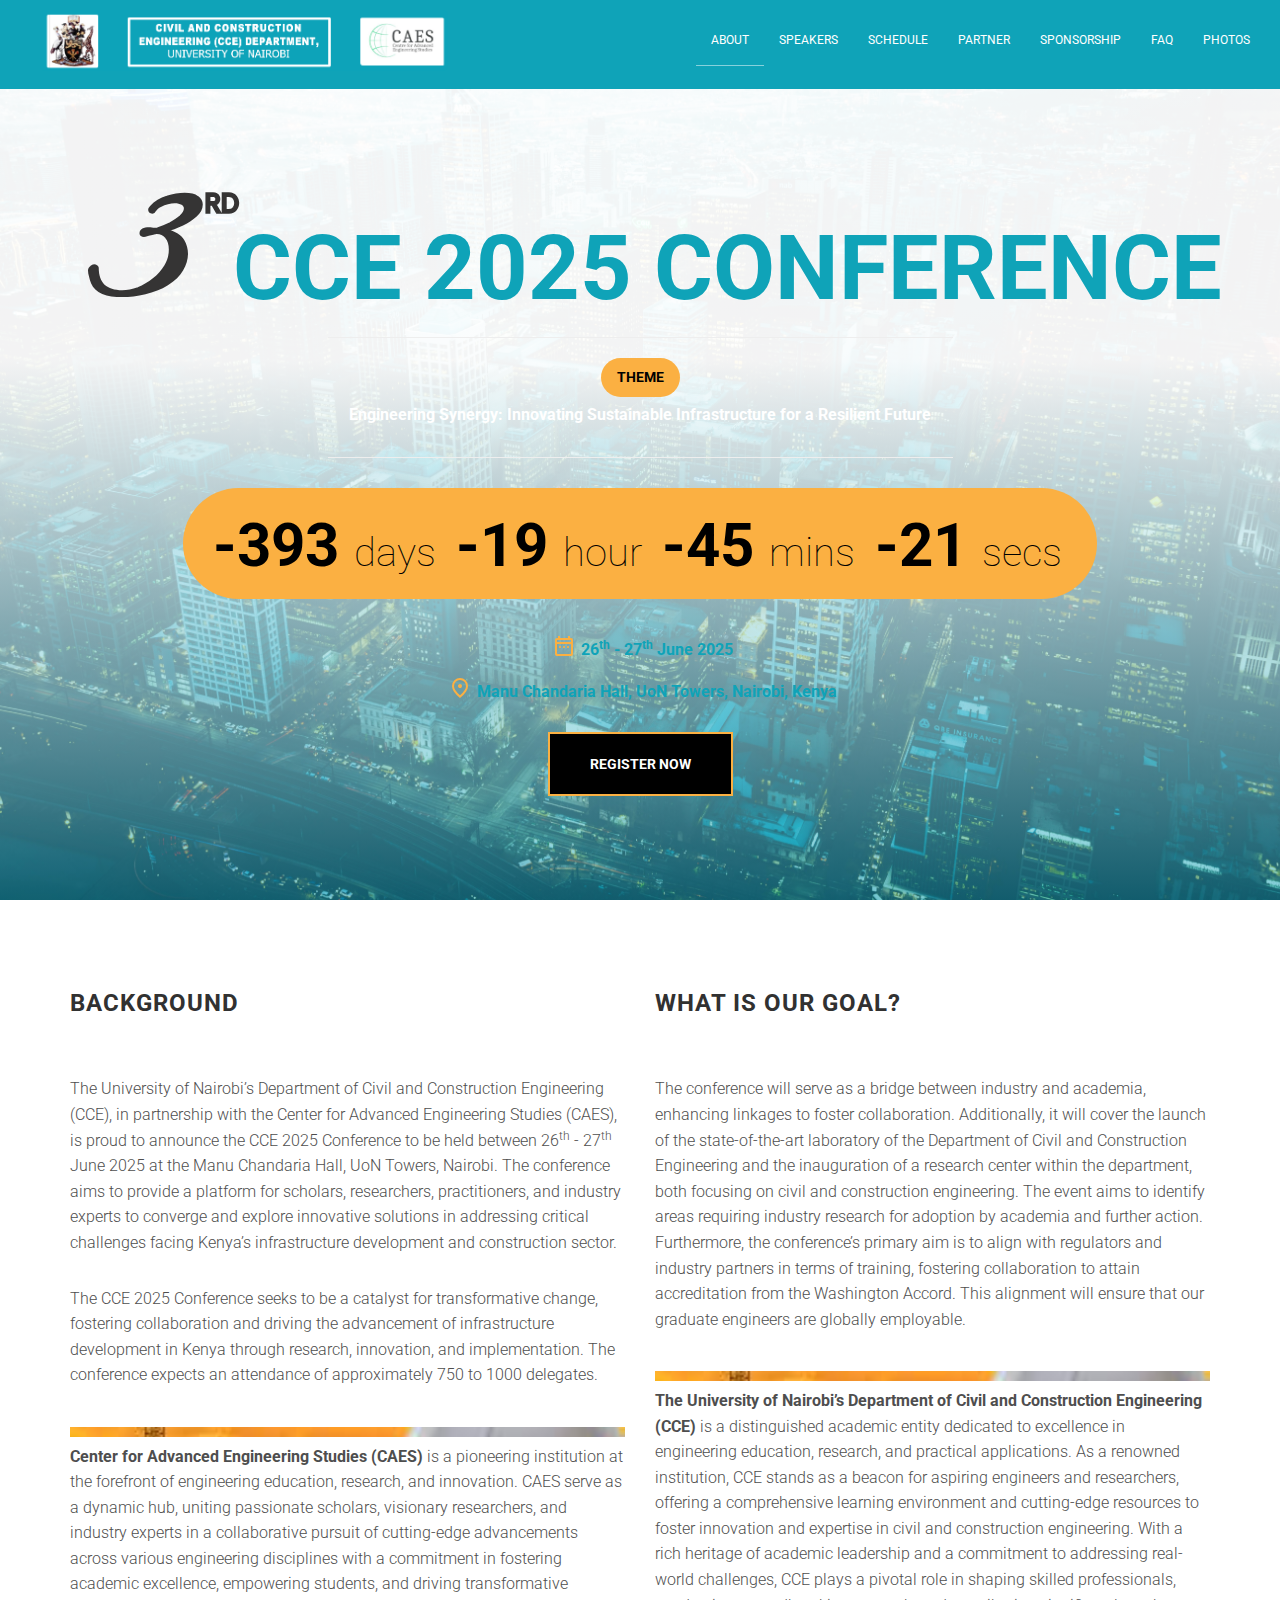
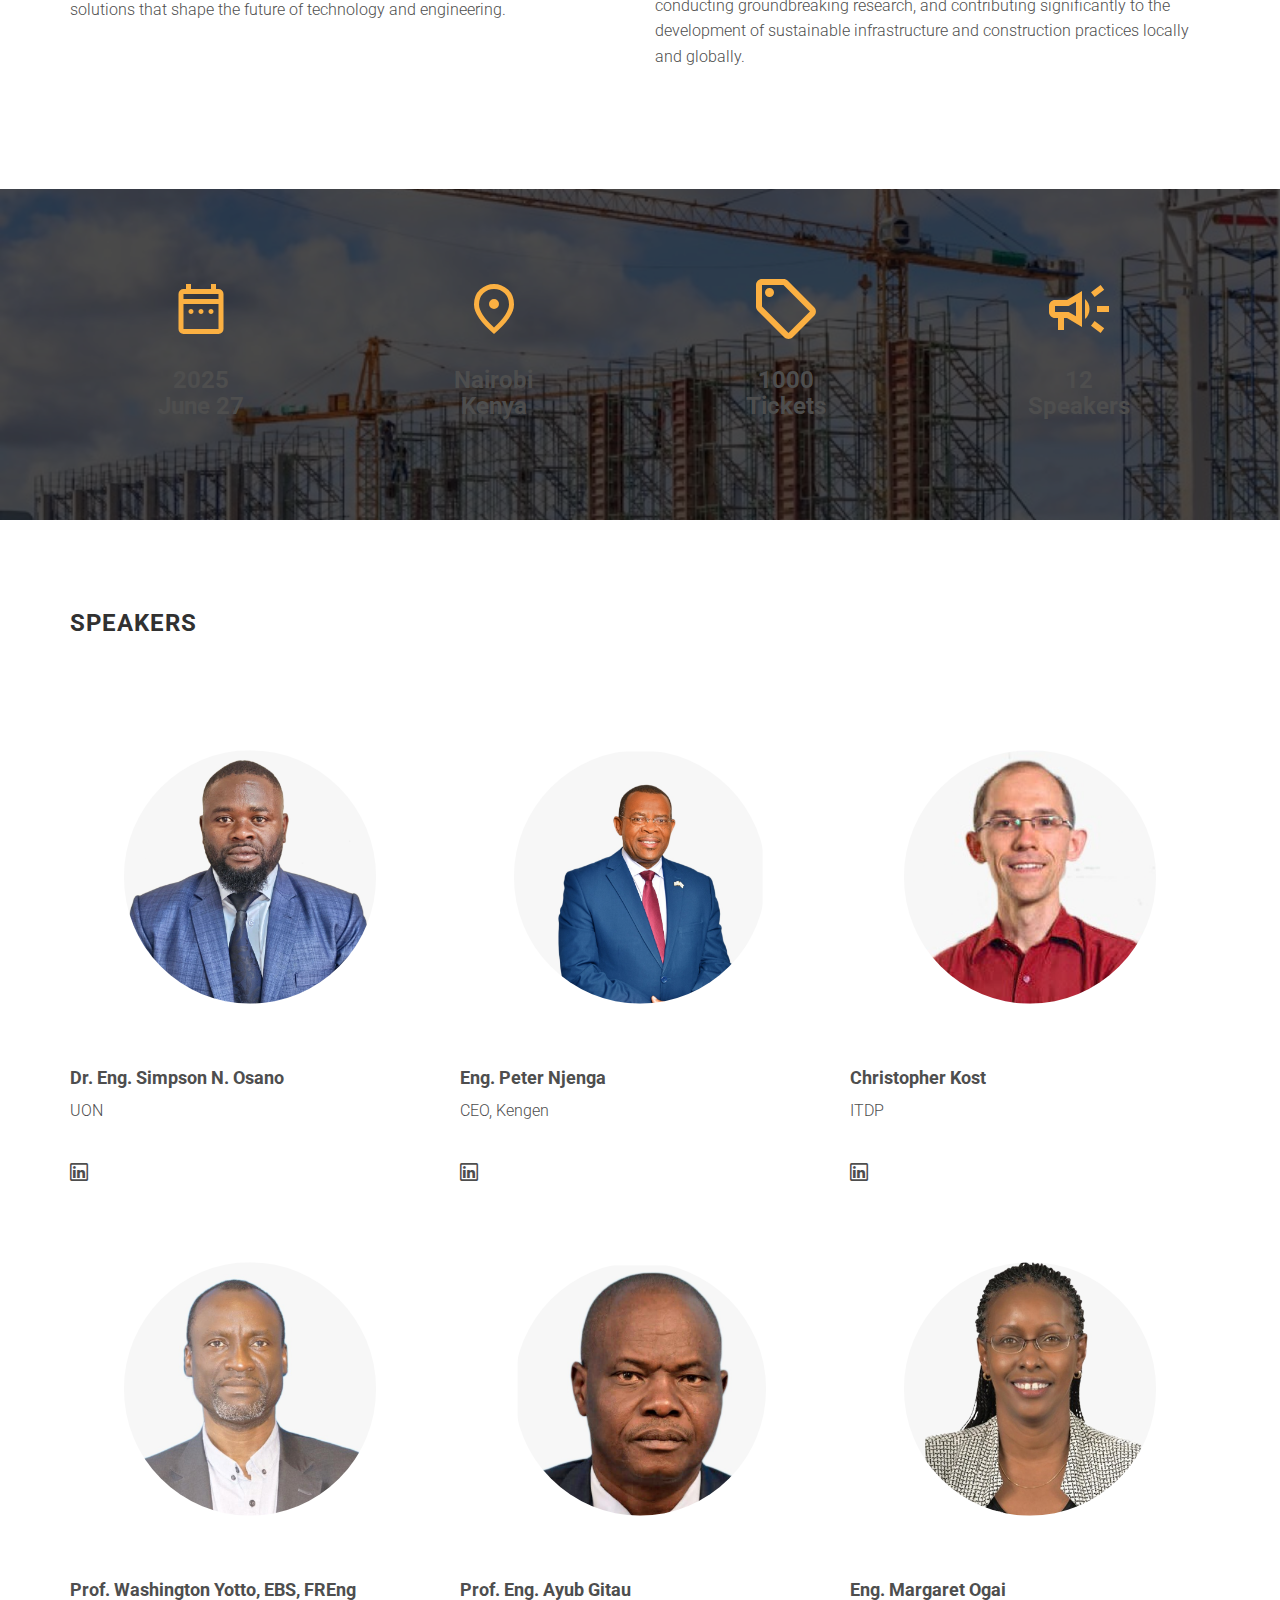
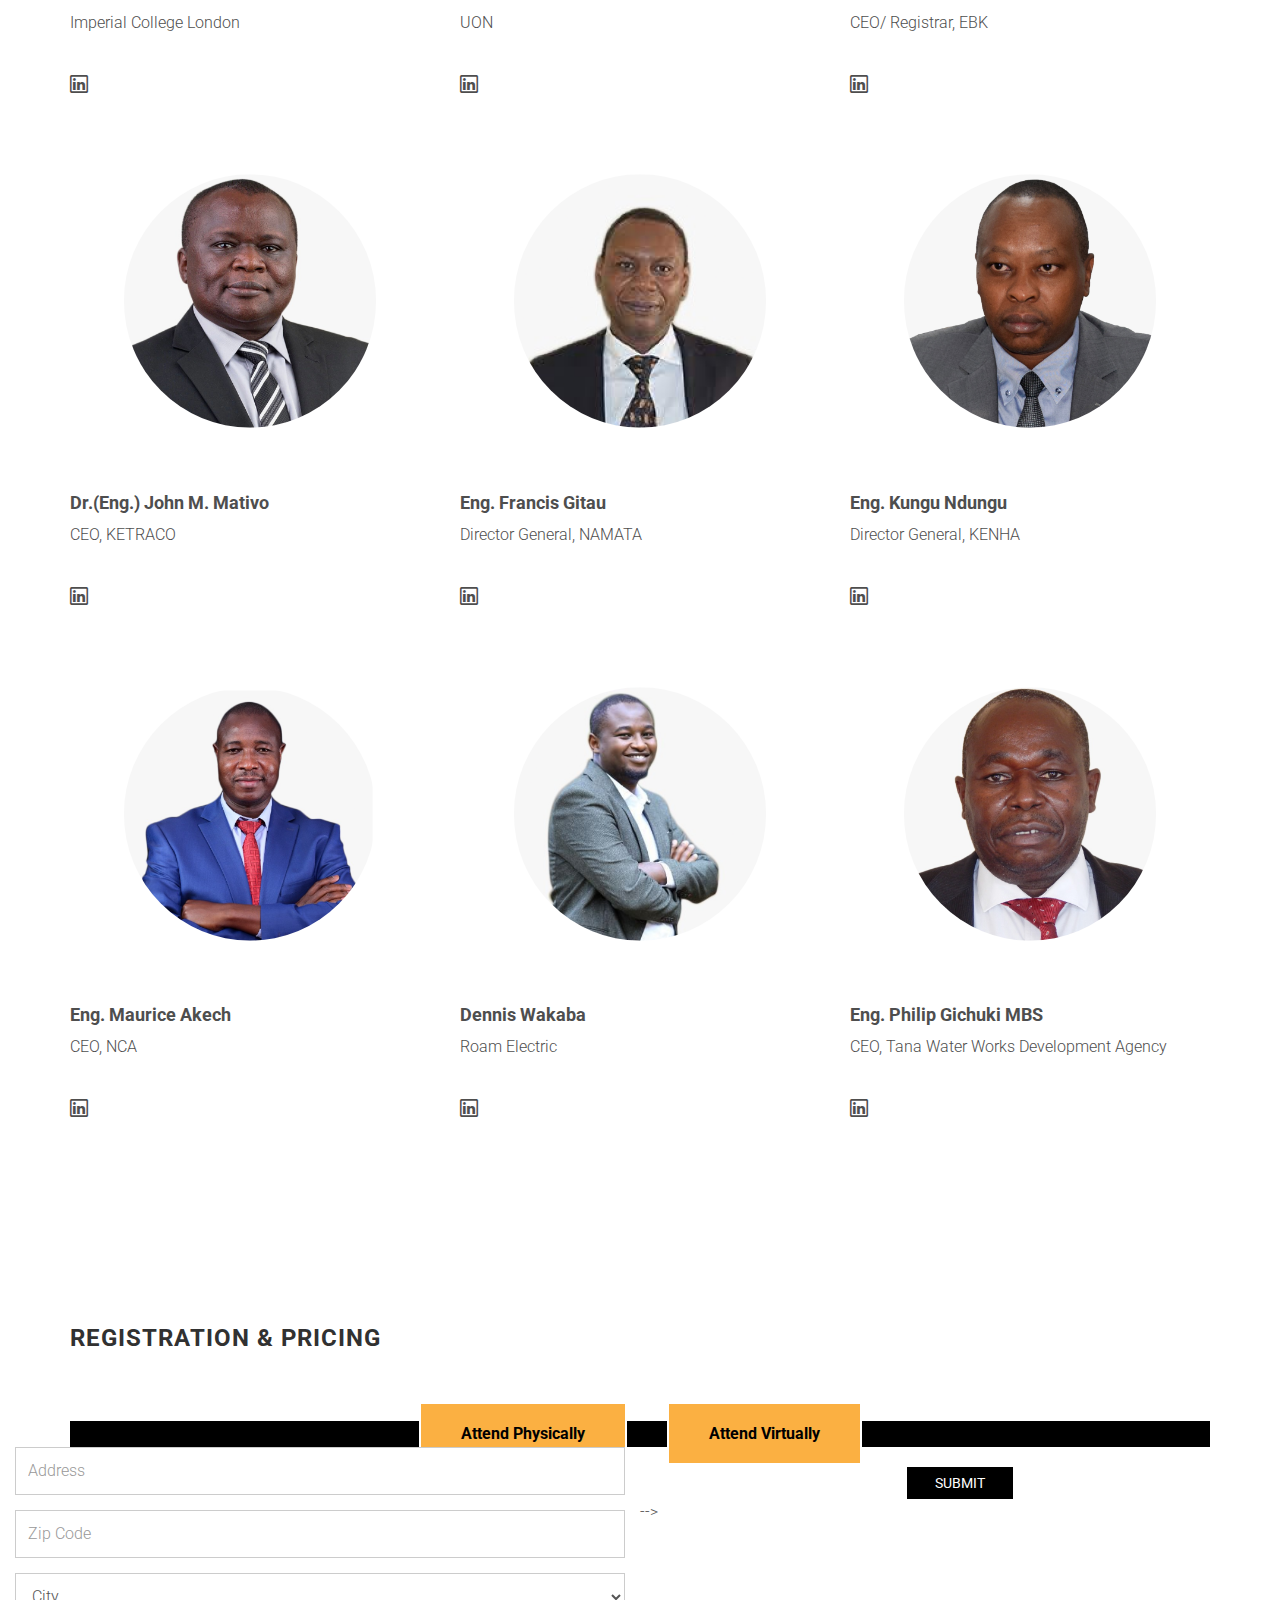
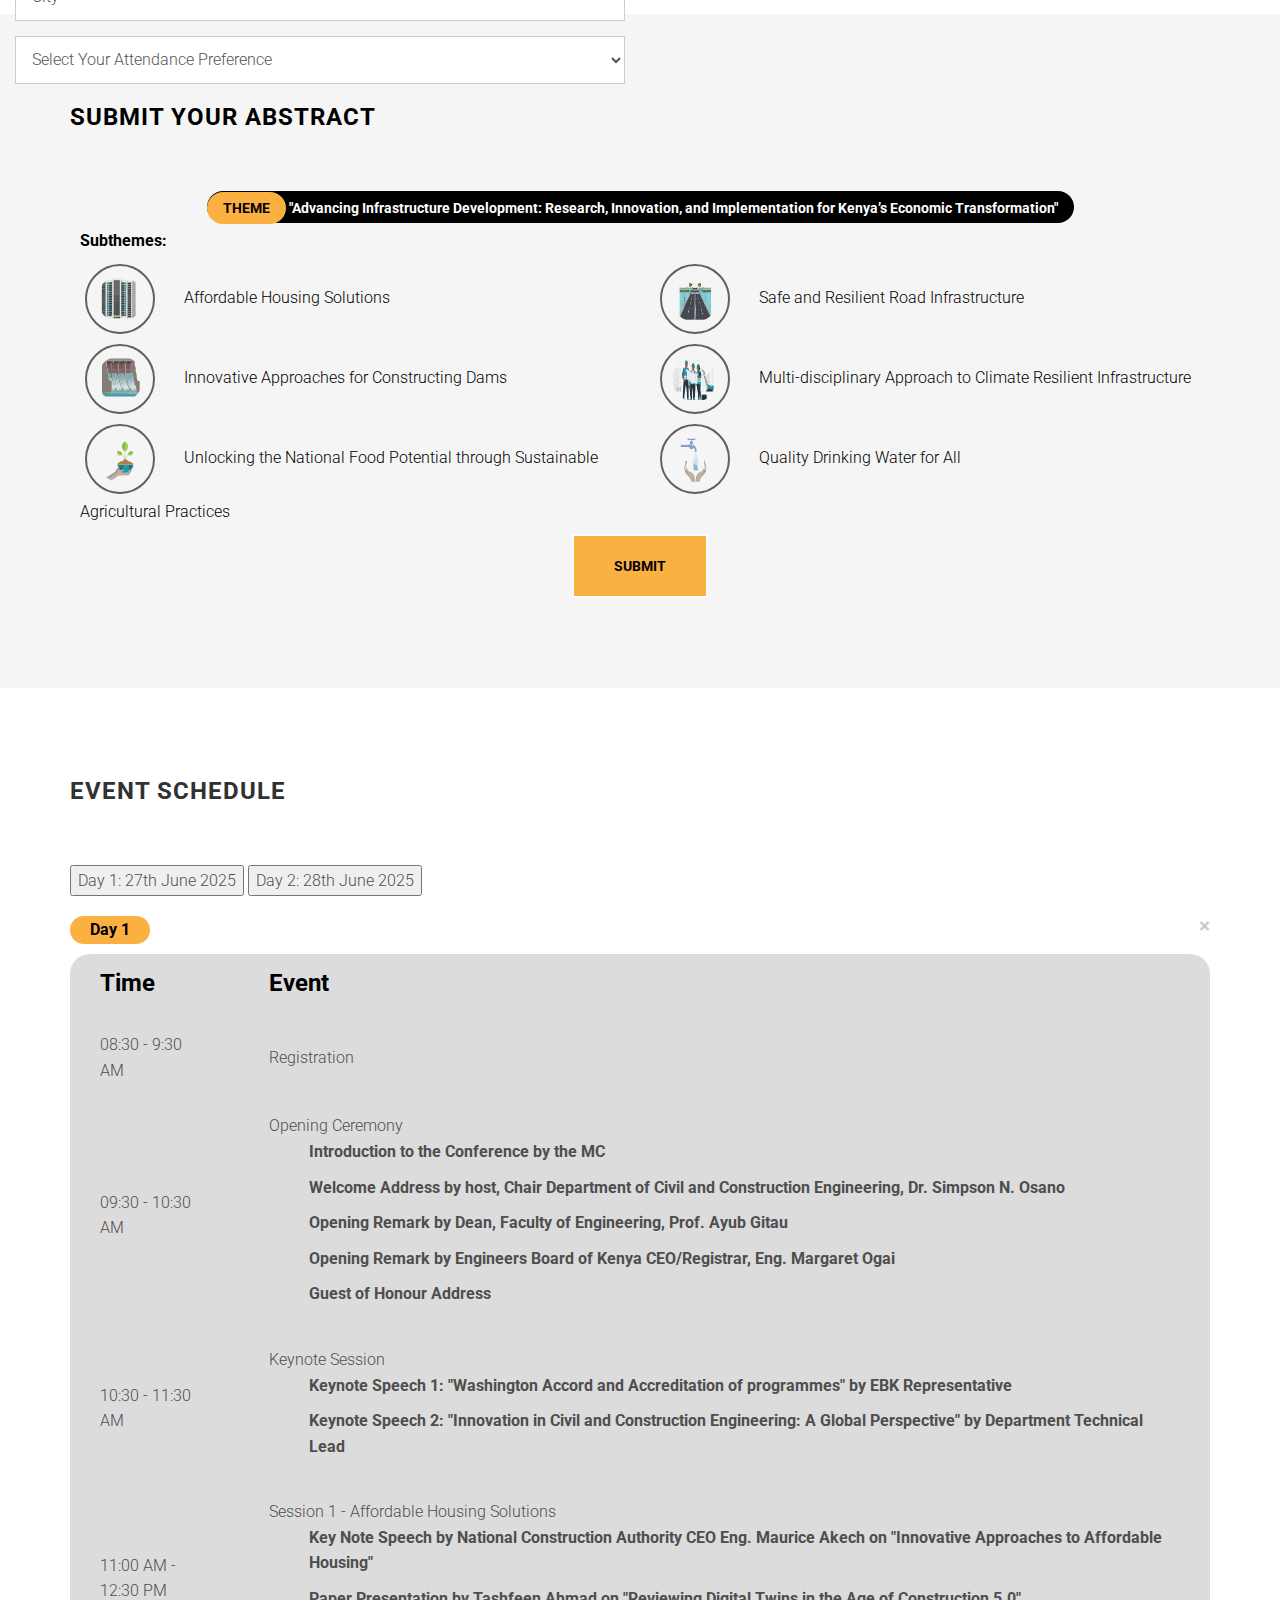
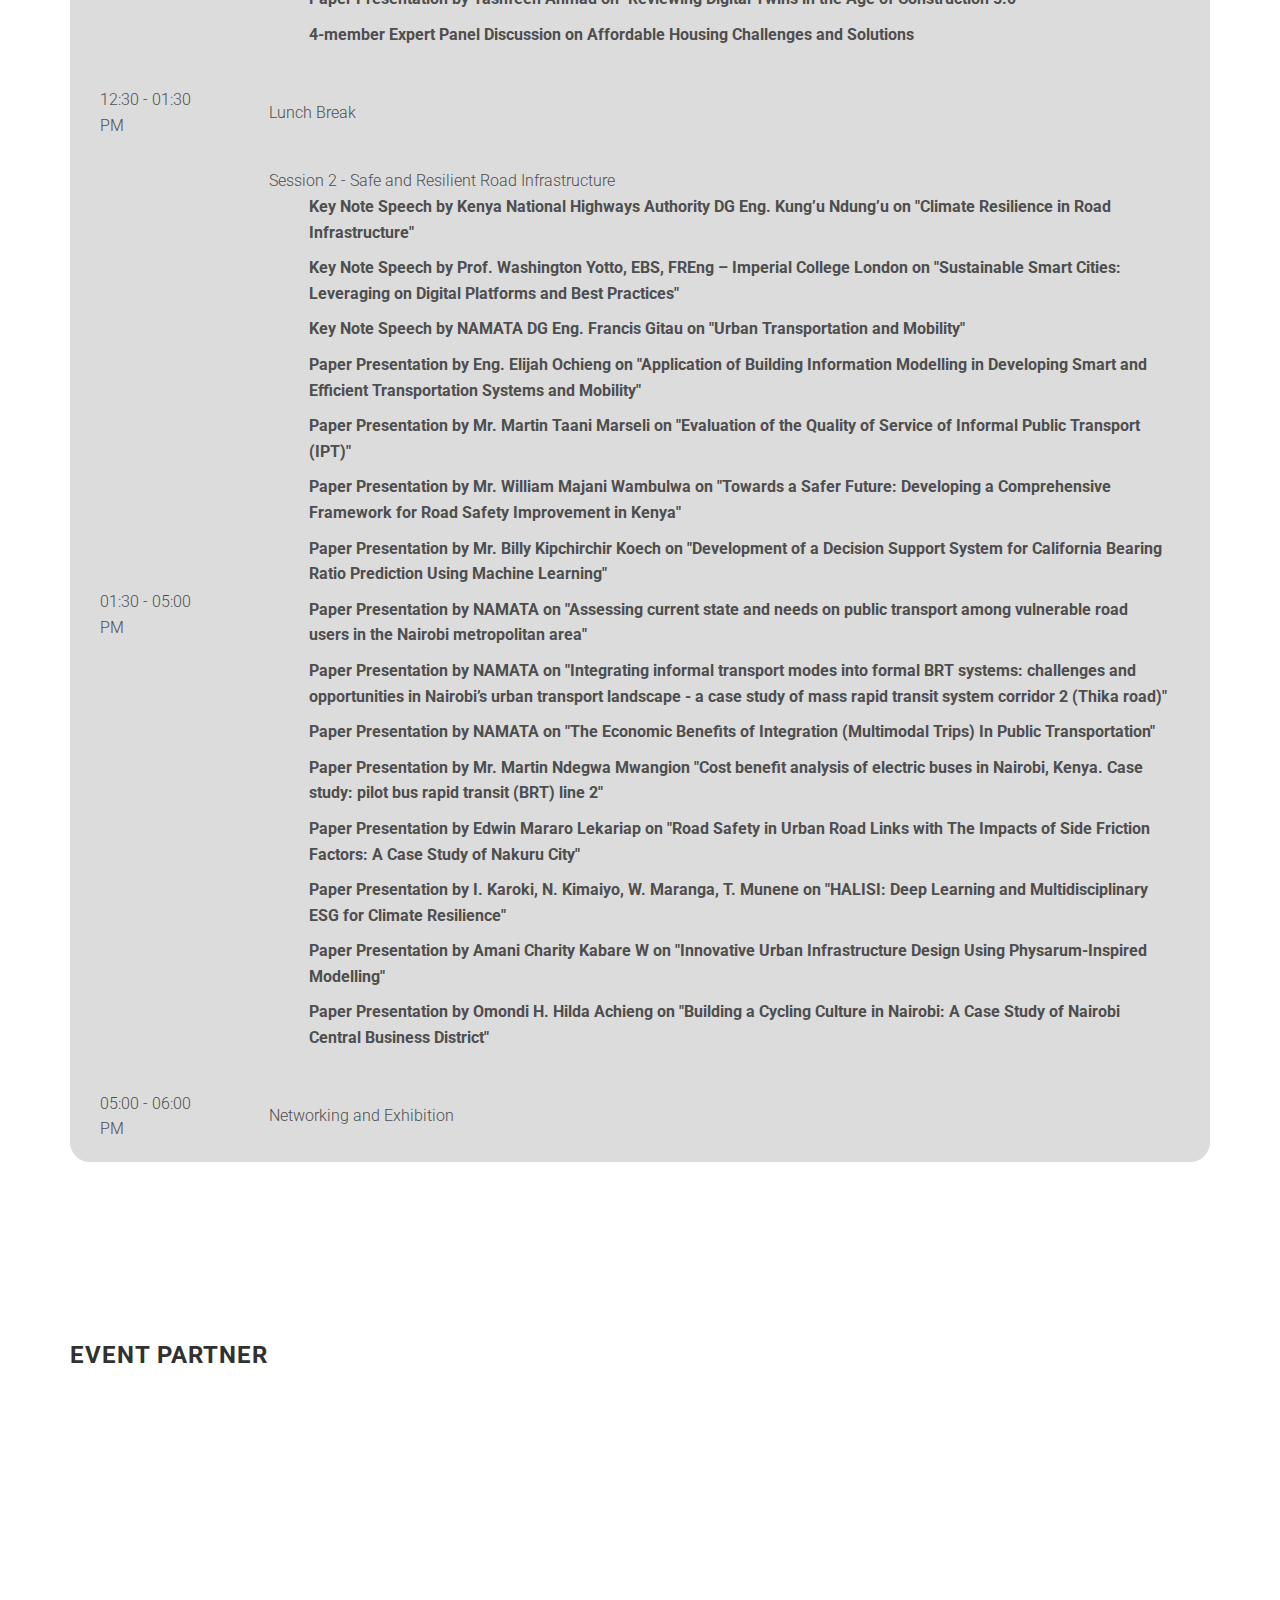
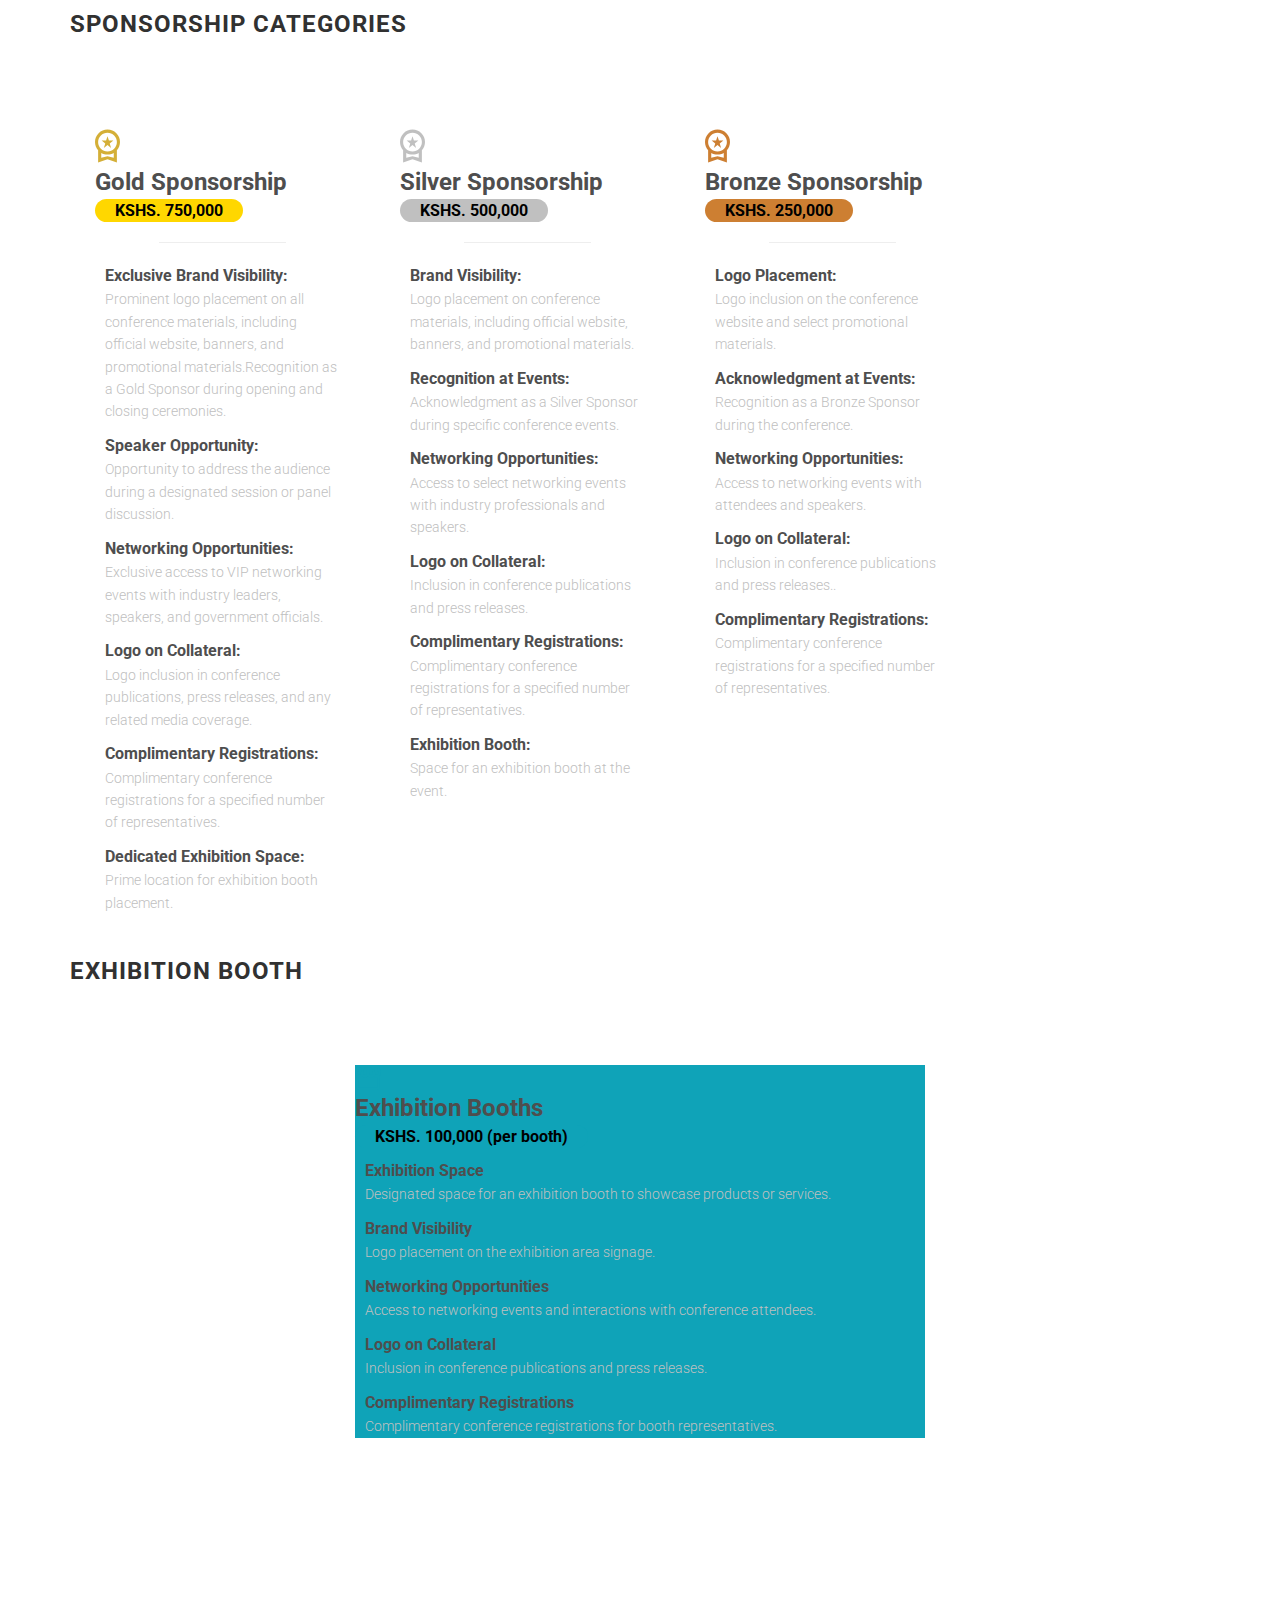
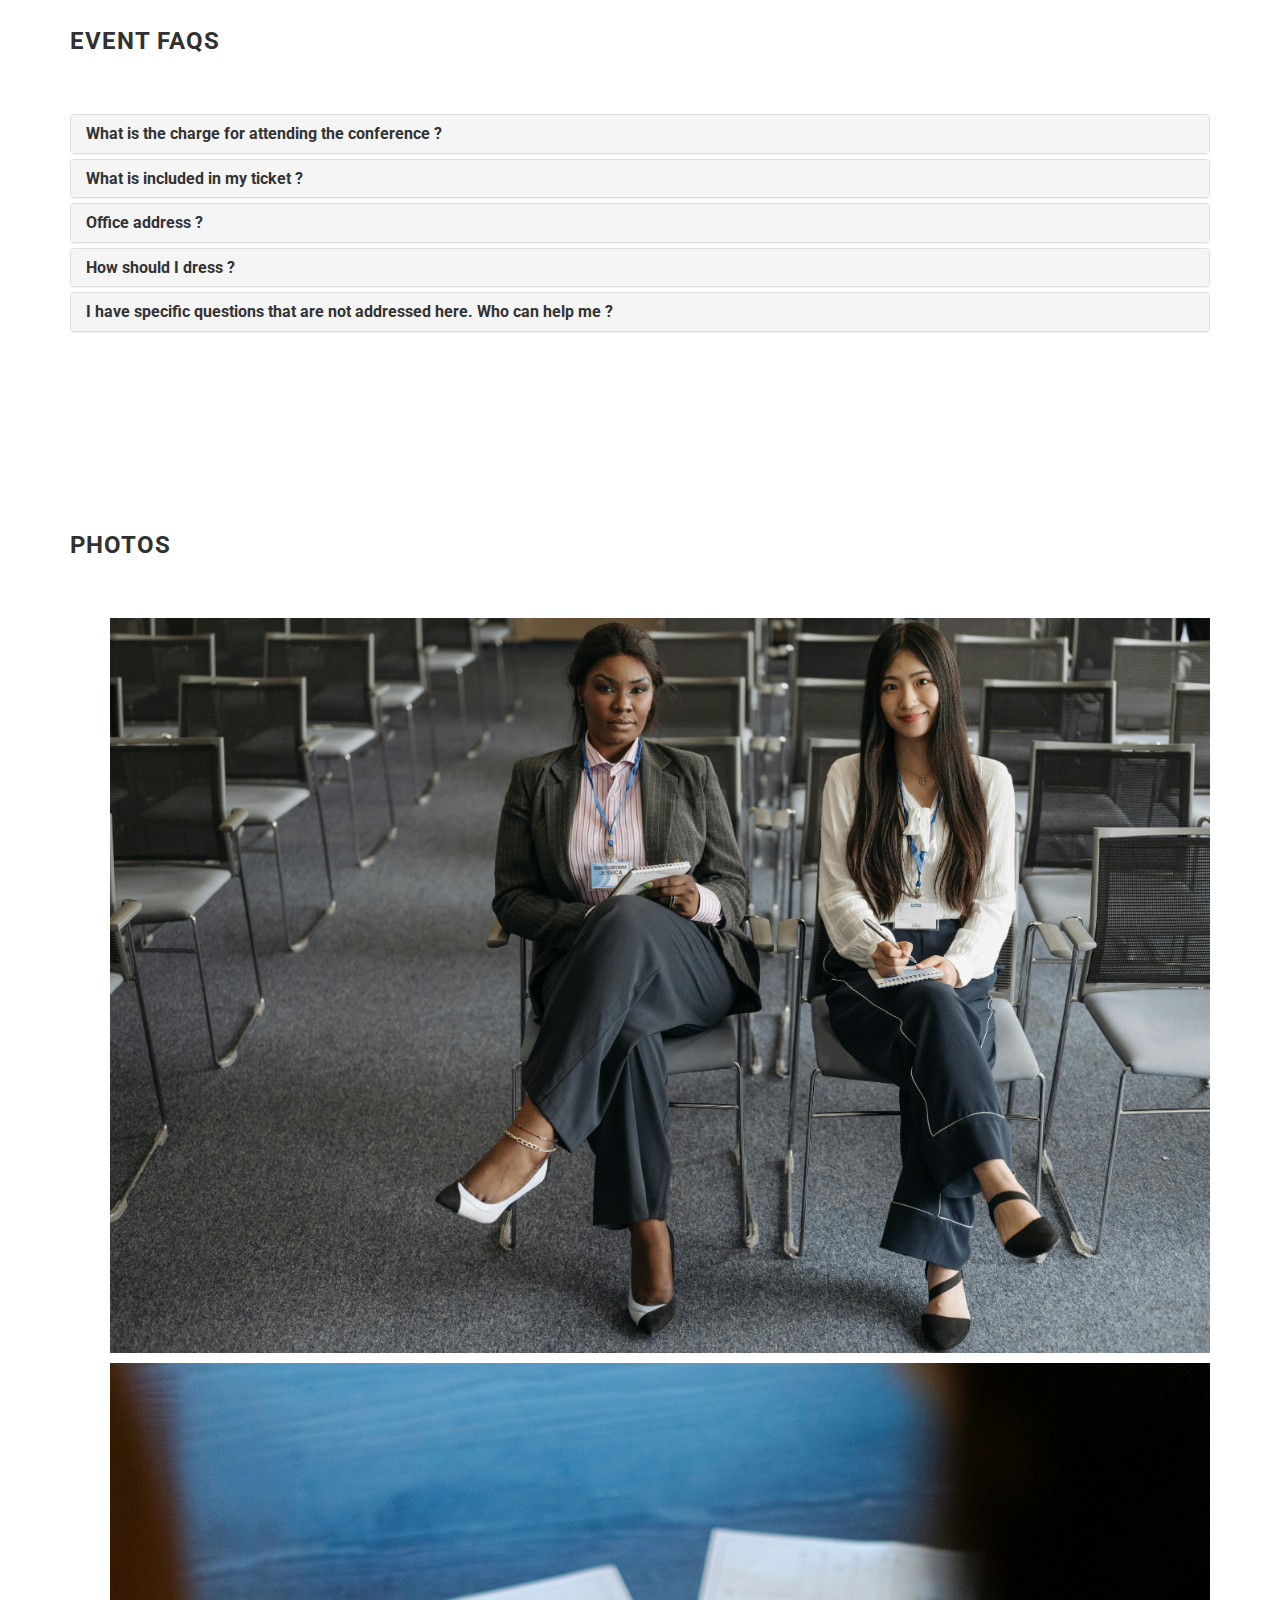
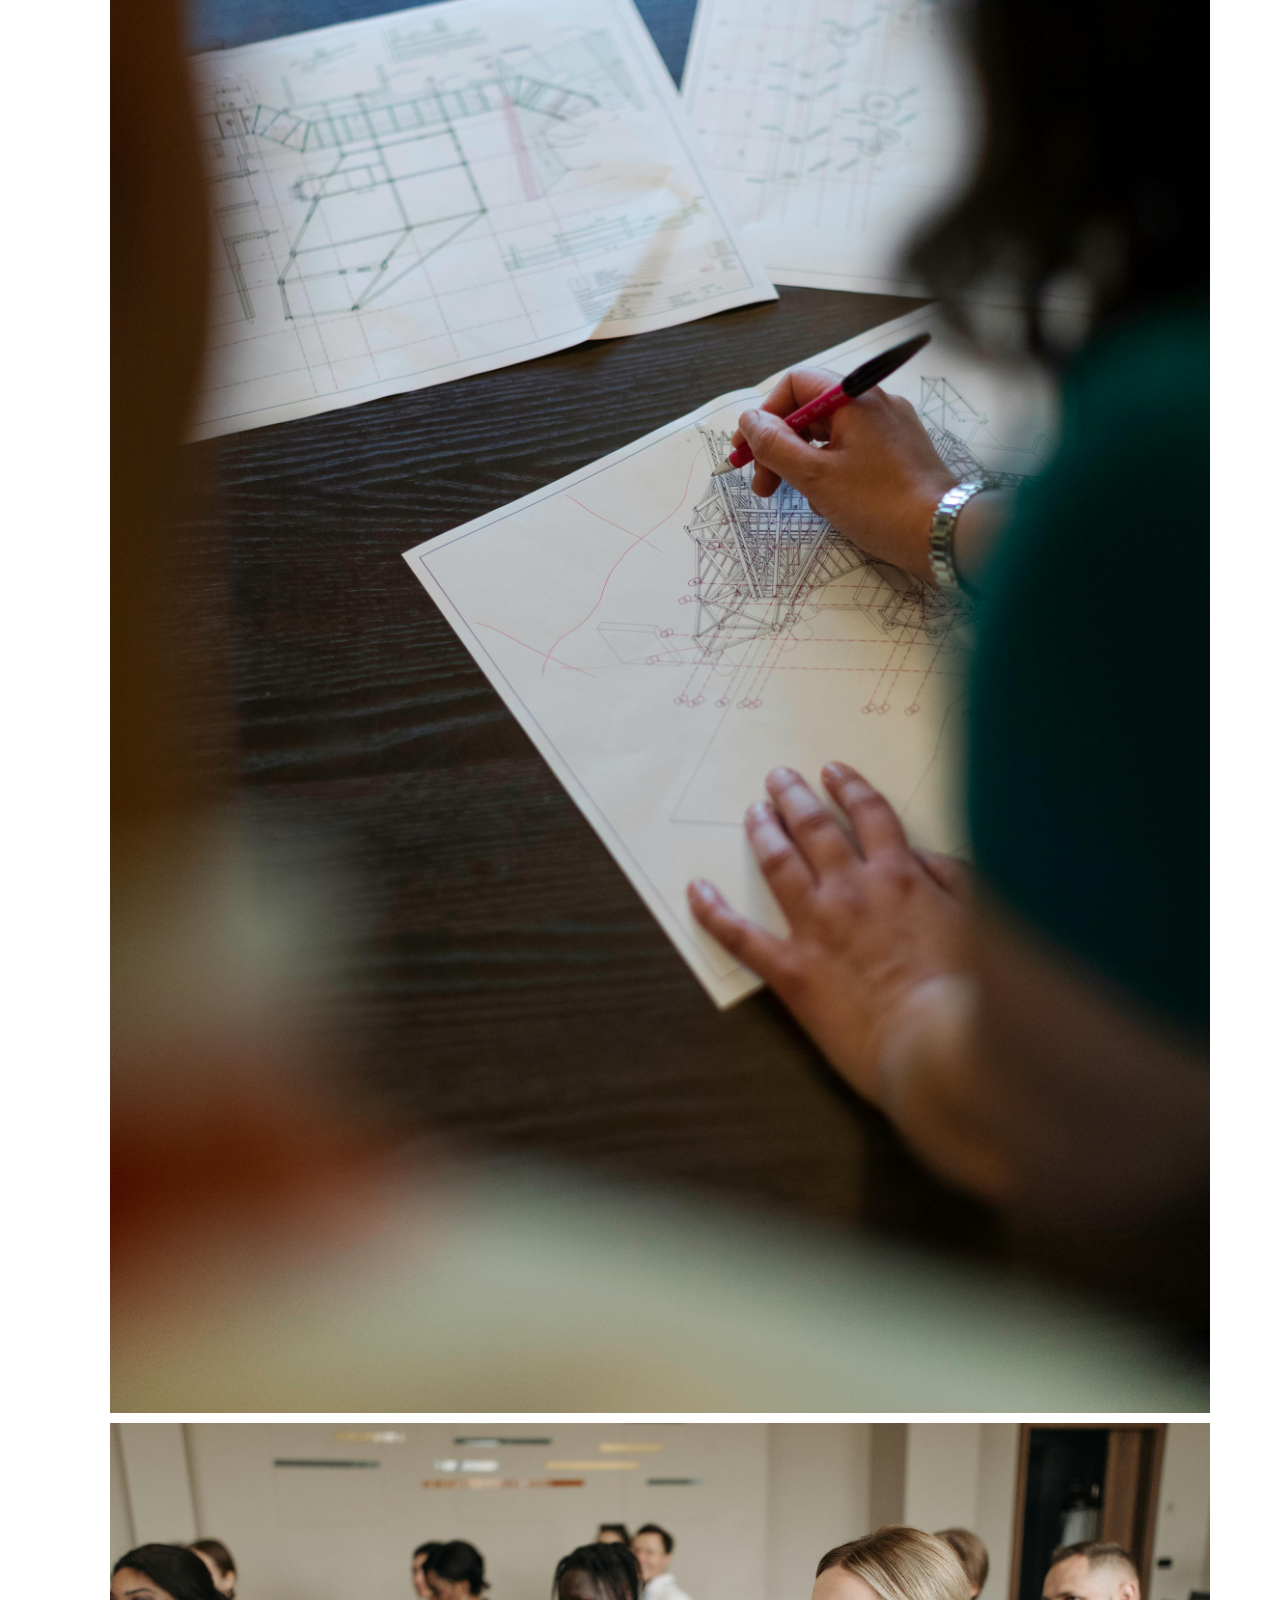
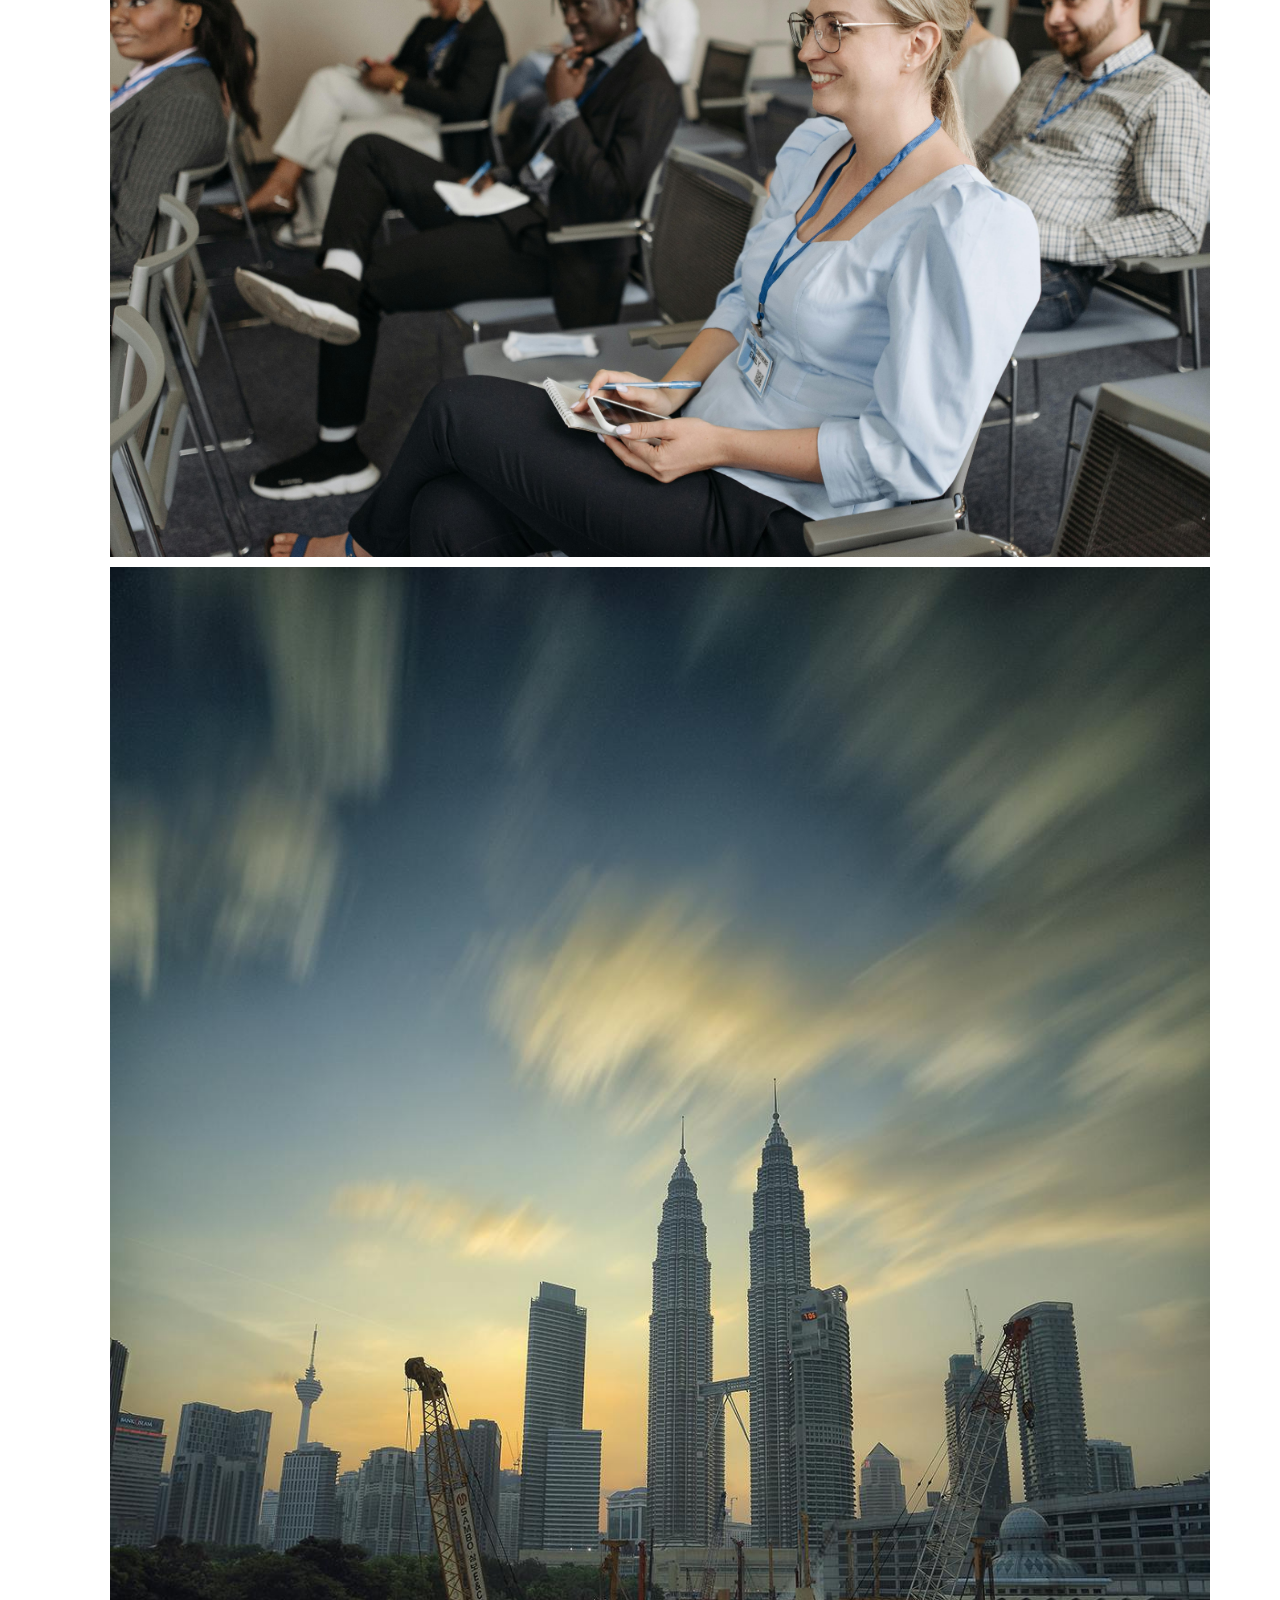
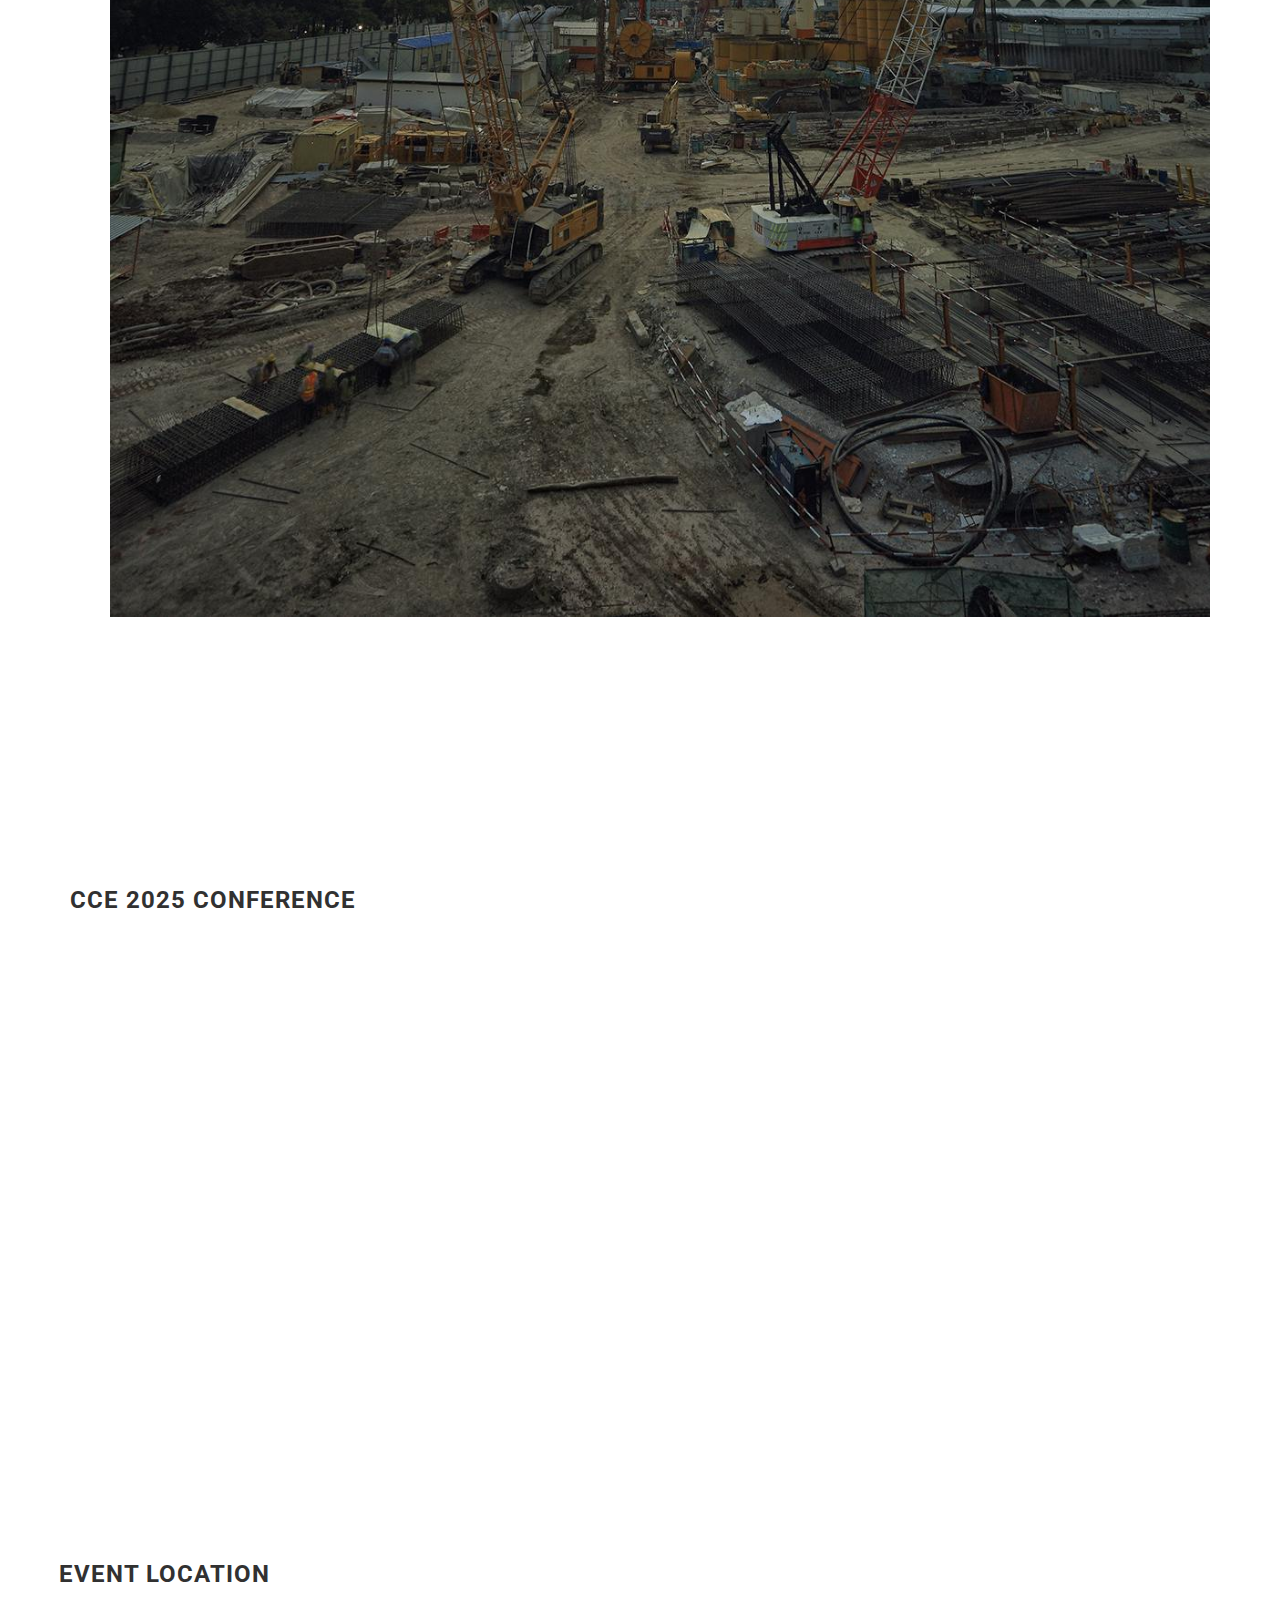
==== commit 002aeffe: "updates" ====
--- a/cec-conference/index.html
+++ b/cec-conference/index.html
@@ -6,12 +6,15 @@
     <meta http-equiv="X-UA-Compatible" content="IE=edge">
     <meta name="viewport" content="width=device-width, initial-scale=1">
 
-    <title>CCE 2024 CONFERENCE</title>
+    <title>CCE 2025 CONFERENCE</title>
 
     <!-- css -->
     <link rel="stylesheet" href="bower_components/bootstrap/dist/css/bootstrap.min.css">
     <link rel="stylesheet" href="bower_components/ionicons/css/ionicons.min.css">
     <link rel="stylesheet" href="assets/css/main.css">
+    <link rel="preconnect" href="https://fonts.googleapis.com">
+    <link rel="preconnect" href="https://fonts.gstatic.com" crossorigin>
+    <link href="https://fonts.googleapis.com/css2?family=Braah+One&display=swap" rel="stylesheet">
 </head>
 
 <body data-spy="scroll" data-target="#site-nav">
@@ -23,7 +26,7 @@
                     <a class="logo" href="index.html">
                         <!-- logo image  -->
                         <img class="cceLogo" src="assets/images/logo.png" alt="Logo">
-                        <a CIVIL AND CONSTRUCTION ENGINEERING (CCE) 2024 CONFERENCE>
+                        <a CIVIL AND CONSTRUCTION ENGINEERING (CCE) 2025 CONFERENCE>
                         </a>
                 </div>
                 <button type="button" class="navbar-toggle collapsed" data-toggle="collapse" data-target="#navbar-items"
@@ -50,13 +53,33 @@
     </nav>
 
     <header id="site-header" class="site-header valign-center">
+        <div>
+
+        </div>
         <div class="intro">
-            <!-- <h2>27th - 29th June 2024 | Manu Chandaria Hall, UoN Towers, Nairobi</h2> -->
-            <h1 class="event-name">CIVIL AND CONSTRUCTION ENGINEERING (CCE) 2024 CONFERENCE </h1>
+            <!-- <h2>26<sup>th</sup> - 27<sup>th</sup> June 2025 | Manu Chandaria Hall, UoN Towers, Nairobi</h2> -->
+            <h1 class="event-name">
+
+                <svg class="third" width="120" height="90" viewBox="0 0 99 70" fill="none"
+                    xmlns="http://www.w3.org/2000/svg">
+                    <path
+                        d="M9.58 64.818L9.20859 65.7465L9.21901 65.7506L9.58 64.818ZM2.98 58.713L2.04657 59.072L2.05152 59.0844L2.98 58.713ZM1.66 54.423L2.63439 54.1981L2.62633 54.1632L2.61578 54.1289L1.66 54.423ZM2.155 48.483L2.73624 49.2967L2.80358 49.2486L2.86211 49.1901L2.155 48.483ZM10.075 60.528L9.38247 61.2494L9.39717 61.2635L9.41243 61.277L10.075 60.528ZM32.515 62.343L32.8567 63.2828L32.8692 63.2783L32.8815 63.2734L32.515 62.343ZM42.58 56.403L41.9586 55.6195L41.9519 55.6248L41.9453 55.6303L42.58 56.403ZM50.83 29.013L50.0618 29.6532L50.0708 29.664L50.0802 29.6746L50.83 29.013ZM40.6 26.868L40.7961 27.8486L40.8195 27.8439L40.8425 27.8381L40.6 26.868ZM41.755 23.898L41.3078 24.7924L41.5427 24.9099L41.8049 24.8967L41.755 23.898ZM45.055 23.733L45.1049 24.7317L45.2415 24.7249L45.3712 24.6817L45.055 23.733ZM53.14 20.433L53.5727 21.3345L53.5872 21.3276L53.6014 21.3202L53.14 20.433ZM60.07 15.813L60.7316 16.5628L60.7344 16.5604L60.07 15.813ZM46.705 8.55297L47.1111 9.46677L47.1319 9.45757L47.1522 9.44737L46.705 8.55297ZM42.58 12.348L41.748 11.7933L41.6737 11.9047L41.6313 12.0318L42.58 12.348ZM40.93 9.54297L40.1962 8.86357L40.1832 8.87767L40.1707 8.89217L40.93 9.54297ZM51.16 3.27297L51.445 4.23147L51.4568 4.22797L51.4685 4.22417L51.16 3.27297ZM70.63 3.27297L70.0053 4.05387L70.0336 4.07647L70.0635 4.09697L70.63 3.27297ZM50.5 24.558L50.2423 23.5918L46.8765 24.4893L50.2059 25.5138L50.5 24.558ZM60.73 49.968L59.8652 49.4659L59.8591 49.4764L59.8532 49.4872L60.73 49.968ZM51.16 59.373L51.694 60.2185L51.6955 60.2175L51.16 59.373ZM36.97 64.983L36.766 64.004L36.7563 64.006L36.7466 64.0083L36.97 64.983ZM22.285 65.798C17.3044 65.798 13.2009 65.1473 9.941 63.8854L9.21901 65.7506C12.7791 67.1287 17.1456 67.798 22.285 67.798V65.798ZM9.9514 63.8895C6.85068 62.6492 4.88681 60.7875 3.90848 58.3416L2.05152 59.0844C3.27319 62.1385 5.70931 64.3468 9.20859 65.7465L9.9514 63.8895ZM3.91335 58.354C3.37942 56.9658 2.95342 55.5806 2.63439 54.1981L0.68561 54.6479C1.02658 56.1254 1.4805 57.6002 2.04657 59.072L3.91335 58.354ZM2.61578 54.1289C2.1953 52.7624 2 51.5997 2 50.628H0C0 51.8563 0.244695 53.2236 0.70422 54.7171L2.61578 54.1289ZM2 50.628C2 50.0984 2.20584 49.6756 2.73624 49.2967L1.57376 47.6693C0.564156 48.3904 0 49.3976 0 50.628H2ZM2.86211 49.1901C3.45719 48.595 3.81904 48.493 3.97 48.493V46.493C3.02096 46.493 2.17281 47.051 1.44789 47.7759L2.86211 49.1901ZM3.97 48.493C4.1445 48.493 4.37917 48.5549 4.69 48.788L5.89 47.188C5.32083 46.7611 4.6755 46.493 3.97 46.493V48.493ZM4.69 48.788C4.77942 48.8551 4.84944 48.9132 4.90303 48.9623C4.95727 49.0121 4.98848 49.0469 5.00413 49.0664C5.0207 49.0872 5.0108 49.0795 4.99494 49.0438C4.97841 49.0066 4.95 48.9263 4.95 48.813H6.95C6.95 48.375 6.73821 48.0325 6.56587 47.8171C6.38241 47.5877 6.14424 47.3787 5.89 47.188L4.69 48.788ZM4.95 48.813C4.95 54.1551 6.37388 58.3611 9.38247 61.2494L10.7675 59.8066C8.27612 57.4149 6.95 53.8109 6.95 48.813H4.95ZM9.41243 61.277C12.5114 64.0184 16.7931 65.323 22.12 65.323V63.323C17.1069 63.323 13.3586 62.0976 10.7376 59.779L9.41243 61.277ZM22.12 65.323C25.5545 65.323 29.1355 64.636 32.8567 63.2828L32.1733 61.4032C28.6345 62.69 25.2855 63.323 22.12 63.323V65.323ZM32.8815 63.2734C36.6107 61.8043 40.0559 59.7705 43.2147 57.1757L41.9453 55.6303C38.9441 58.0955 35.6793 60.0217 32.1485 61.4126L32.8815 63.2734ZM43.2014 57.1865C46.4801 54.5861 49.1471 51.5815 51.1925 48.1725L49.4775 47.1435C47.5629 50.3345 45.0599 53.1599 41.9586 55.6195L43.2014 57.1865ZM51.1925 48.1725C53.2629 44.7218 54.305 41.0247 54.305 37.098H52.305C52.305 40.6513 51.3671 43.9942 49.4775 47.1435L51.1925 48.1725ZM54.305 37.098C54.305 33.4339 53.4466 30.467 51.5798 28.3514L50.0802 29.6746C51.5134 31.299 52.305 33.7221 52.305 37.098H54.305ZM51.5982 28.3728C49.7623 26.1698 47.3931 25.043 44.56 25.043V27.043C46.7869 27.043 48.5977 27.8962 50.0618 29.6532L51.5982 28.3728ZM44.56 25.043C44.2192 25.043 43.6771 25.1367 43.036 25.2703C42.3574 25.4117 41.4629 25.6215 40.3575 25.8979L40.8425 27.8381C41.9371 27.5645 42.8026 27.3618 43.444 27.2282C44.1229 27.0868 44.4608 27.043 44.56 27.043V25.043ZM40.4039 25.8874C39.2846 26.1113 38.3594 26.3408 37.6438 26.5793L38.2762 28.4767C38.8806 28.2752 39.7154 28.0647 40.7961 27.8486L40.4039 25.8874ZM37.6438 26.5793C37.06 26.7739 36.5634 26.858 36.145 26.858V28.858C36.8266 28.858 37.54 28.7221 38.2762 28.4767L37.6438 26.5793ZM36.145 26.858C35.6315 26.858 35.427 26.7593 35.3719 26.7193C35.3551 26.707 35.3544 26.7029 35.3525 26.6988C35.3481 26.6893 35.33 26.6441 35.33 26.538H33.33C33.33 27.2338 33.5865 27.8937 34.1956 28.3367C34.7455 28.7367 35.4485 28.858 36.145 28.858V26.858ZM35.33 26.538C35.33 25.9181 35.5674 25.5043 36.1403 25.1821C36.797 24.8126 37.911 24.568 39.61 24.568V22.568C37.789 22.568 36.263 22.8184 35.1597 23.4389C33.9726 24.1067 33.33 25.1779 33.33 26.538H35.33ZM39.61 24.568C39.6104 24.568 39.6109 24.568 39.6113 24.568C39.6117 24.568 39.6122 24.568 39.6126 24.568C39.613 24.568 39.6134 24.568 39.6139 24.568C39.6143 24.568 39.6147 24.568 39.6152 24.568C39.6156 24.568 39.616 24.568 39.6165 24.568C39.6169 24.568 39.6173 24.568 39.6178 24.568C39.6182 24.568 39.6186 24.568 39.6191 24.568C39.6195 24.568 39.6199 24.568 39.6204 24.568C39.6208 24.568 39.6212 24.568 39.6217 24.568C39.6221 24.568 39.6225 24.568 39.623 24.568C39.6234 24.568 39.6238 24.568 39.6243 24.568C39.6247 24.568 39.6251 24.568 39.6256 24.568C39.626 24.568 39.6264 24.568 39.6269 24.568C39.6273 24.568 39.6277 24.568 39.6282 24.568C39.6286 24.568 39.629 24.568 39.6295 24.568C39.6299 24.568 39.6304 24.568 39.6308 24.568C39.6312 24.568 39.6317 24.568 39.6321 24.568C39.6325 24.568 39.633 24.568 39.6334 24.568C39.6338 24.568 39.6343 24.568 39.6347 24.568C39.6352 24.568 39.6356 24.568 39.636 24.568C39.6365 24.568 39.6369 24.568 39.6373 24.568C39.6378 24.568 39.6382 24.568 39.6387 24.568C39.6391 24.568 39.6395 24.568 39.64 24.568C39.6404 24.568 39.6409 24.568 39.6413 24.568C39.6417 24.568 39.6422 24.568 39.6426 24.568C39.6431 24.568 39.6435 24.568 39.6439 24.568C39.6444 24.568 39.6448 24.568 39.6453 24.568C39.6457 24.568 39.6461 24.568 39.6466 24.568C39.647 24.568 39.6475 24.568 39.6479 24.568C39.6484 24.568 39.6488 24.568 39.6492 24.568C39.6497 24.568 39.6501 24.568 39.6506 24.568C39.651 24.568 39.6515 24.568 39.6519 24.568C39.6523 24.568 39.6528 24.568 39.6532 24.568C39.6537 24.568 39.6541 24.568 39.6546 24.568C39.655 24.568 39.6554 24.568 39.6559 24.568C39.6563 24.568 39.6568 24.568 39.6572 24.568C39.6577 24.568 39.6581 24.568 39.6586 24.568C39.659 24.568 39.6594 24.568 39.6599 24.568C39.6603 24.568 39.6608 24.568 39.6612 24.568C39.6617 24.568 39.6621 24.568 39.6626 24.568C39.663 24.568 39.6635 24.568 39.6639 24.568C39.6644 24.568 39.6648 24.568 39.6653 24.568C39.6657 24.568 39.6661 24.568 39.6666 24.568C39.667 24.568 39.6675 24.568 39.6679 24.568C39.6684 24.568 39.6688 24.568 39.6693 24.568C39.6697 24.568 39.6702 24.568 39.6706 24.568C39.6711 24.568 39.6715 24.568 39.672 24.568C39.6724 24.568 39.6729 24.568 39.6733 24.568C39.6738 24.568 39.6742 24.568 39.6747 24.568C39.6751 24.568 39.6756 24.568 39.676 24.568C39.6765 24.568 39.6769 24.568 39.6774 24.568C39.6778 24.568 39.6783 24.568 39.6787 24.568C39.6792 24.568 39.6796 24.568 39.6801 24.568C39.6805 24.568 39.681 24.568 39.6814 24.568C39.6819 24.568 39.6824 24.568 39.6828 24.568C39.6833 24.568 39.6837 24.568 39.6842 24.568C39.6846 24.568 39.6851 24.568 39.6855 24.568C39.686 24.568 39.6864 24.568 39.6869 24.568C39.6873 24.568 39.6878 24.568 39.6882 24.568C39.6887 24.568 39.6892 24.568 39.6896 24.568C39.6901 24.568 39.6905 24.568 39.691 24.568C39.6914 24.568 39.6919 24.568 39.6923 24.568C39.6928 24.568 39.6933 24.568 39.6937 24.568C39.6942 24.568 39.6946 24.568 39.6951 24.568C39.6955 24.568 39.696 24.568 39.6964 24.568C39.6969 24.568 39.6974 24.568 39.6978 24.568C39.6983 24.568 39.6987 24.568 39.6992 24.568C39.6997 24.568 39.7001 24.568 39.7006 24.568C39.701 24.568 39.7015 24.568 39.7019 24.568C39.7024 24.568 39.7029 24.568 39.7033 24.568C39.7038 24.568 39.7042 24.568 39.7047 24.568C39.7052 24.568 39.7056 24.568 39.7061 24.568C39.7065 24.568 39.707 24.568 39.7075 24.568C39.7079 24.568 39.7084 24.568 39.7088 24.568C39.7093 24.568 39.7098 24.568 39.7102 24.568C39.7107 24.568 39.7111 24.568 39.7116 24.568C39.7121 24.568 39.7125 24.568 39.713 24.568C39.7135 24.568 39.7139 24.568 39.7144 24.568C39.7148 24.568 39.7153 24.568 39.7158 24.568C39.7162 24.568 39.7167 24.568 39.7172 24.568C39.7176 24.568 39.7181 24.568 39.7185 24.568C39.719 24.568 39.7195 24.568 39.7199 24.568C39.7204 24.568 39.7209 24.568 39.7213 24.568C39.7218 24.568 39.7223 24.568 39.7227 24.568C39.7232 24.568 39.7237 24.568 39.7241 24.568C39.7246 24.568 39.7251 24.568 39.7255 24.568C39.726 24.568 39.7264 24.568 39.7269 24.568C39.7274 24.568 39.7278 24.568 39.7283 24.568C39.7288 24.568 39.7292 24.568 39.7297 24.568C39.7302 24.568 39.7306 24.568 39.7311 24.568C39.7316 24.568 39.7321 24.568 39.7325 24.568C39.733 24.568 39.7335 24.568 39.7339 24.568C39.7344 24.568 39.7349 24.568 39.7353 24.568C39.7358 24.568 39.7363 24.568 39.7367 24.568C39.7372 24.568 39.7377 24.568 39.7381 24.568C39.7386 24.568 39.7391 24.568 39.7396 24.568C39.74 24.568 39.7405 24.568 39.741 24.568C39.7414 24.568 39.7419 24.568 39.7424 24.568C39.7428 24.568 39.7433 24.568 39.7438 24.568C39.7443 24.568 39.7447 24.568 39.7452 24.568C39.7457 24.568 39.7461 24.568 39.7466 24.568C39.7471 24.568 39.7476 24.568 39.748 24.568C39.7485 24.568 39.749 24.568 39.7495 24.568C39.7499 24.568 39.7504 24.568 39.7509 24.568C39.7513 24.568 39.7518 24.568 39.7523 24.568C39.7528 24.568 39.7532 24.568 39.7537 24.568C39.7542 24.568 39.7547 24.568 39.7551 24.568C39.7556 24.568 39.7561 24.568 39.7566 24.568C39.757 24.568 39.7575 24.568 39.758 24.568C39.7585 24.568 39.7589 24.568 39.7594 24.568C39.7599 24.568 39.7604 24.568 39.7608 24.568C39.7613 24.568 39.7618 24.568 39.7623 24.568C39.7627 24.568 39.7632 24.568 39.7637 24.568C39.7642 24.568 39.7647 24.568 39.7651 24.568C39.7656 24.568 39.7661 24.568 39.7666 24.568C39.767 24.568 39.7675 24.568 39.768 24.568C39.7685 24.568 39.769 24.568 39.7694 24.568C39.7699 24.568 39.7704 24.568 39.7709 24.568C39.7714 24.568 39.7718 24.568 39.7723 24.568C39.7728 24.568 39.7733 24.568 39.7738 24.568C39.7742 24.568 39.7747 24.568 39.7752 24.568C39.7757 24.568 39.7762 24.568 39.7766 24.568C39.7771 24.568 39.7776 24.568 39.7781 24.568C39.7786 24.568 39.779 24.568 39.7795 24.568C39.78 24.568 39.7805 24.568 39.781 24.568C39.7815 24.568 39.7819 24.568 39.7824 24.568C39.7829 24.568 39.7834 24.568 39.7839 24.568C39.7843 24.568 39.7848 24.568 39.7853 24.568C39.7858 24.568 39.7863 24.568 39.7868 24.568C39.7872 24.568 39.7877 24.568 39.7882 24.568C39.7887 24.568 39.7892 24.568 39.7897 24.568C39.7902 24.568 39.7906 24.568 39.7911 24.568C39.7916 24.568 39.7921 24.568 39.7926 24.568C39.7931 24.568 39.7936 24.568 39.794 24.568C39.7945 24.568 39.795 24.568 39.7955 24.568C39.796 24.568 39.7965 24.568 39.797 24.568C39.7974 24.568 39.7979 24.568 39.7984 24.568C39.7989 24.568 39.7994 24.568 39.7999 24.568C39.8004 24.568 39.8009 24.568 39.8013 24.568C39.8018 24.568 39.8023 24.568 39.8028 24.568C39.8033 24.568 39.8038 24.568 39.8043 24.568C39.8048 24.568 39.8053 24.568 39.8057 24.568C39.8062 24.568 39.8067 24.568 39.8072 24.568C39.8077 24.568 39.8082 24.568 39.8087 24.568C39.8092 24.568 39.8097 24.568 39.8101 24.568C39.8106 24.568 39.8111 24.568 39.8116 24.568C39.8121 24.568 39.8126 24.568 39.8131 24.568C39.8136 24.568 39.8141 24.568 39.8146 24.568C39.8151 24.568 39.8156 24.568 39.816 24.568C39.8165 24.568 39.817 24.568 39.8175 24.568C39.818 24.568 39.8185 24.568 39.819 24.568C39.8195 24.568 39.82 24.568 39.8205 24.568C39.821 24.568 39.8215 24.568 39.822 24.568C39.8225 24.568 39.823 24.568 39.8234 24.568C39.8239 24.568 39.8244 24.568 39.8249 24.568C39.8254 24.568 39.8259 24.568 39.8264 24.568C39.8269 24.568 39.8274 24.568 39.8279 24.568C39.8284 24.568 39.8289 24.568 39.8294 24.568C39.8299 24.568 39.8304 24.568 39.8309 24.568C39.8314 24.568 39.8319 24.568 39.8324 24.568C39.8329 24.568 39.8334 24.568 39.8339 24.568C39.8344 24.568 39.8349 24.568 39.8353 24.568C39.8358 24.568 39.8363 24.568 39.8368 24.568C39.8373 24.568 39.8378 24.568 39.8383 24.568C39.8388 24.568 39.8393 24.568 39.8398 24.568C39.8403 24.568 39.8408 24.568 39.8413 24.568C39.8418 24.568 39.8423 24.568 39.8428 24.568C39.8433 24.568 39.8438 24.568 39.8443 24.568C39.8448 24.568 39.8453 24.568 39.8458 24.568C39.8463 24.568 39.8468 24.568 39.8473 24.568C39.8478 24.568 39.8483 24.568 39.8488 24.568C39.8493 24.568 39.8498 24.568 39.8503 24.568C39.8508 24.568 39.8513 24.568 39.8518 24.568C39.8523 24.568 39.8529 24.568 39.8534 24.568C39.8539 24.568 39.8544 24.568 39.8549 24.568C39.8554 24.568 39.8559 24.568 39.8564 24.568C39.8569 24.568 39.8574 24.568 39.8579 24.568C39.8584 24.568 39.8589 24.568 39.8594 24.568C39.8599 24.568 39.8604 24.568 39.8609 24.568C39.8614 24.568 39.8619 24.568 39.8624 24.568C39.8629 24.568 39.8634 24.568 39.8639 24.568C39.8644 24.568 39.865 24.568 39.8655 24.568C39.866 24.568 39.8665 24.568 39.867 24.568C39.8675 24.568 39.868 24.568 39.8685 24.568C39.869 24.568 39.8695 24.568 39.87 24.568C39.8705 24.568 39.871 24.568 39.8715 24.568C39.8721 24.568 39.8726 24.568 39.8731 24.568C39.8736 24.568 39.8741 24.568 39.8746 24.568C39.8751 24.568 39.8756 24.568 39.8761 24.568C39.8766 24.568 39.8771 24.568 39.8776 24.568C39.8782 24.568 39.8787 24.568 39.8792 24.568C39.8797 24.568 39.8802 24.568 39.8807 24.568C39.8812 24.568 39.8817 24.568 39.8822 24.568C39.8827 24.568 39.8833 24.568 39.8838 24.568C39.8843 24.568 39.8848 24.568 39.8853 24.568C39.8858 24.568 39.8863 24.568 39.8868 24.568C39.8873 24.568 39.8879 24.568 39.8884 24.568C39.8889 24.568 39.8894 24.568 39.8899 24.568C39.8904 24.568 39.8909 24.568 39.8915 24.568C39.892 24.568 39.8925 24.568 39.893 24.568C39.8935 24.568 39.894 24.568 39.8945 24.568C39.895 24.568 39.8956 24.568 39.8961 24.568C39.8966 24.568 39.8971 24.568 39.8976 24.568C39.8981 24.568 39.8986 24.568 39.8992 24.568C39.8997 24.568 39.9002 24.568 39.9007 24.568C39.9012 24.568 39.9017 24.568 39.9023 24.568C39.9028 24.568 39.9033 24.568 39.9038 24.568C39.9043 24.568 39.9048 24.568 39.9054 24.568C39.9059 24.568 39.9064 24.568 39.9069 24.568C39.9074 24.568 39.9079 24.568 39.9085 24.568C39.909 24.568 39.9095 24.568 39.91 24.568C39.9105 24.568 39.9111 24.568 39.9116 24.568C39.9121 24.568 39.9126 24.568 39.9131 24.568C39.9136 24.568 39.9142 24.568 39.9147 24.568C39.9152 24.568 39.9157 24.568 39.9162 24.568C39.9168 24.568 39.9173 24.568 39.9178 24.568C39.9183 24.568 39.9188 24.568 39.9194 24.568C39.9199 24.568 39.9204 24.568 39.9209 24.568C39.9215 24.568 39.922 24.568 39.9225 24.568C39.923 24.568 39.9235 24.568 39.9241 24.568C39.9246 24.568 39.9251 24.568 39.9256 24.568C39.9261 24.568 39.9267 24.568 39.9272 24.568C39.9277 24.568 39.9282 24.568 39.9288 24.568C39.9293 24.568 39.9298 24.568 39.9303 24.568C39.9309 24.568 39.9314 24.568 39.9319 24.568C39.9324 24.568 39.933 24.568 39.9335 24.568C39.934 24.568 39.9345 24.568 39.9351 24.568C39.9356 24.568 39.9361 24.568 39.9366 24.568C39.9372 24.568 39.9377 24.568 39.9382 24.568C39.9387 24.568 39.9393 24.568 39.9398 24.568C39.9403 24.568 39.9408 24.568 39.9414 24.568C39.9419 24.568 39.9424 24.568 39.9429 24.568C39.9435 24.568 39.944 24.568 39.9445 24.568C39.9451 24.568 39.9456 24.568 39.9461 24.568C39.9466 24.568 39.9472 24.568 39.9477 24.568C39.9482 24.568 39.9487 24.568 39.9493 24.568C39.9498 24.568 39.9503 24.568 39.9509 24.568C39.9514 24.568 39.9519 24.568 39.9525 24.568C39.953 24.568 39.9535 24.568 39.954 24.568C39.9546 24.568 39.9551 24.568 39.9556 24.568C39.9562 24.568 39.9567 24.568 39.9572 24.568C39.9578 24.568 39.9583 24.568 39.9588 24.568C39.9593 24.568 39.9599 24.568 39.9604 24.568C39.9609 24.568 39.9615 24.568 39.962 24.568C39.9625 24.568 39.9631 24.568 39.9636 24.568C39.9641 24.568 39.9647 24.568 39.9652 24.568C39.9657 24.568 39.9663 24.568 39.9668 24.568C39.9673 24.568 39.9679 24.568 39.9684 24.568C39.9689 24.568 39.9695 24.568 39.97 24.568C39.9705 24.568 39.9711 24.568 39.9716 24.568C39.9721 24.568 39.9727 24.568 39.9732 24.568C39.9737 24.568 39.9743 24.568 39.9748 24.568C39.9754 24.568 39.9759 24.568 39.9764 24.568C39.977 24.568 39.9775 24.568 39.978 24.568C39.9786 24.568 39.9791 24.568 39.9796 24.568C39.9802 24.568 39.9807 24.568 39.9813 24.568C39.9818 24.568 39.9823 24.568 39.9829 24.568C39.9834 24.568 39.9839 24.568 39.9845 24.568C39.985 24.568 39.9856 24.568 39.9861 24.568C39.9866 24.568 39.9872 24.568 39.9877 24.568C39.9882 24.568 39.9888 24.568 39.9893 24.568C39.9899 24.568 39.9904 24.568 39.9909 24.568C39.9915 24.568 39.992 24.568 39.9926 24.568C39.9931 24.568 39.9936 24.568 39.9942 24.568C39.9947 24.568 39.9953 24.568 39.9958 24.568C39.9963 24.568 39.9969 24.568 39.9974 24.568C39.998 24.568 39.9985 24.568 39.9991 24.568C39.9996 24.568 40.0001 24.568 40.0007 24.568C40.0012 24.568 40.0018 24.568 40.0023 24.568C40.0028 24.568 40.0034 24.568 40.0039 24.568C40.0045 24.568 40.005 24.568 40.0056 24.568C40.0061 24.568 40.0067 24.568 40.0072 24.568C40.0077 24.568 40.0083 24.568 40.0088 24.568C40.0094 24.568 40.0099 24.568 40.0105 24.568C40.011 24.568 40.0115 24.568 40.0121 24.568C40.0126 24.568 40.0132 24.568 40.0137 24.568C40.0143 24.568 40.0148 24.568 40.0154 24.568C40.0159 24.568 40.0165 24.568 40.017 24.568C40.0176 24.568 40.0181 24.568 40.0186 24.568C40.0192 24.568 40.0197 24.568 40.0203 24.568C40.0208 24.568 40.0214 24.568 40.0219 24.568C40.0225 24.568 40.023 24.568 40.0236 24.568C40.0241 24.568 40.0247 24.568 40.0252 24.568C40.0258 24.568 40.0263 24.568 40.0269 24.568C40.0274 24.568 40.028 24.568 40.0285 24.568C40.0291 24.568 40.0296 24.568 40.0302 24.568C40.0307 24.568 40.0313 24.568 40.0318 24.568C40.0324 24.568 40.0329 24.568 40.0335 24.568C40.034 24.568 40.0346 24.568 40.0351 24.568C40.0357 24.568 40.0362 24.568 40.0368 24.568C40.0373 24.568 40.0379 24.568 40.0384 24.568C40.039 24.568 40.0395 24.568 40.0401 24.568C40.0406 24.568 40.0412 24.568 40.0417 24.568C40.0423 24.568 40.0428 24.568 40.0434 24.568C40.0439 24.568 40.0445 24.568 40.0451 24.568C40.0456 24.568 40.0462 24.568 40.0467 24.568C40.0473 24.568 40.0478 24.568 40.0484 24.568C40.0489 24.568 40.0495 24.568 40.05 24.568C40.0506 24.568 40.0511 24.568 40.0517 24.568C40.0523 24.568 40.0528 24.568 40.0534 24.568C40.0539 24.568 40.0545 24.568 40.055 24.568C40.0556 24.568 40.0561 24.568 40.0567 24.568C40.0573 24.568 40.0578 24.568 40.0584 24.568C40.0589 24.568 40.0595 24.568 40.06 24.568C40.0606 24.568 40.0612 24.568 40.0617 24.568C40.0623 24.568 40.0628 24.568 40.0634 24.568C40.064 24.568 40.0645 24.568 40.0651 24.568C40.0656 24.568 40.0662 24.568 40.0667 24.568C40.0673 24.568 40.0679 24.568 40.0684 24.568C40.069 24.568 40.0695 24.568 40.0701 24.568C40.0707 24.568 40.0712 24.568 40.0718 24.568C40.0723 24.568 40.0729 24.568 40.0735 24.568C40.074 24.568 40.0746 24.568 40.0751 24.568C40.0757 24.568 40.0763 24.568 40.0768 24.568C40.0774 24.568 40.0779 24.568 40.0785 24.568C40.0791 24.568 40.0796 24.568 40.0802 24.568C40.0808 24.568 40.0813 24.568 40.0819 24.568C40.0824 24.568 40.083 24.568 40.0836 24.568C40.0841 24.568 40.0847 24.568 40.0853 24.568C40.0858 24.568 40.0864 24.568 40.087 24.568C40.0875 24.568 40.0881 24.568 40.0886 24.568C40.0892 24.568 40.0898 24.568 40.0903 24.568C40.0909 24.568 40.0915 24.568 40.092 24.568C40.0926 24.568 40.0932 24.568 40.0937 24.568C40.0943 24.568 40.0949 24.568 40.0954 24.568C40.096 24.568 40.0966 24.568 40.0971 24.568C40.0977 24.568 40.0983 24.568 40.0988 24.568C40.0994 24.568 40.1 24.568 40.1005 24.568C40.1011 24.568 40.1017 24.568 40.1022 24.568C40.1028 24.568 40.1034 24.568 40.1039 24.568C40.1045 24.568 40.1051 24.568 40.1056 24.568C40.1062 24.568 40.1068 24.568 40.1073 24.568C40.1079 24.568 40.1085 24.568 40.1091 24.568C40.1096 24.568 40.1102 24.568 40.1108 24.568C40.1113 24.568 40.1119 24.568 40.1125 24.568C40.113 24.568 40.1136 24.568 40.1142 24.568C40.1148 24.568 40.1153 24.568 40.1159 24.568C40.1165 24.568 40.117 24.568 40.1176 24.568C40.1182 24.568 40.1188 24.568 40.1193 24.568C40.1199 24.568 40.1205 24.568 40.121 24.568C40.1216 24.568 40.1222 24.568 40.1228 24.568C40.1233 24.568 40.1239 24.568 40.1245 24.568C40.1251 24.568 40.1256 24.568 40.1262 24.568C40.1268 24.568 40.1273 24.568 40.1279 24.568C40.1285 24.568 40.1291 24.568 40.1296 24.568C40.1302 24.568 40.1308 24.568 40.1314 24.568C40.1319 24.568 40.1325 24.568 40.1331 24.568C40.1337 24.568 40.1342 24.568 40.1348 24.568C40.1354 24.568 40.136 24.568 40.1365 24.568C40.1371 24.568 40.1377 24.568 40.1383 24.568C40.1389 24.568 40.1394 24.568 40.14 24.568C40.1406 24.568 40.1412 24.568 40.1417 24.568C40.1423 24.568 40.1429 24.568 40.1435 24.568C40.1441 24.568 40.1446 24.568 40.1452 24.568C40.1458 24.568 40.1464 24.568 40.1469 24.568C40.1475 24.568 40.1481 24.568 40.1487 24.568C40.1493 24.568 40.1498 24.568 40.1504 24.568C40.151 24.568 40.1516 24.568 40.1522 24.568C40.1527 24.568 40.1533 24.568 40.1539 24.568C40.1545 24.568 40.1551 24.568 40.1556 24.568C40.1562 24.568 40.1568 24.568 40.1574 24.568C40.158 24.568 40.1585 24.568 40.1591 24.568C40.1597 24.568 40.1603 24.568 40.1609 24.568C40.1615 24.568 40.162 24.568 40.1626 24.568C40.1632 24.568 40.1638 24.568 40.1644 24.568C40.1649 24.568 40.1655 24.568 40.1661 24.568C40.1667 24.568 40.1673 24.568 40.1679 24.568C40.1684 24.568 40.169 24.568 40.1696 24.568C40.1702 24.568 40.1708 24.568 40.1714 24.568C40.172 24.568 40.1725 24.568 40.1731 24.568C40.1737 24.568 40.1743 24.568 40.1749 24.568C40.1755 24.568 40.1761 24.568 40.1766 24.568C40.1772 24.568 40.1778 24.568 40.1784 24.568C40.179 24.568 40.1796 24.568 40.1802 24.568C40.1807 24.568 40.1813 24.568 40.1819 24.568C40.1825 24.568 40.1831 24.568 40.1837 24.568C40.1843 24.568 40.1849 24.568 40.1854 24.568C40.186 24.568 40.1866 24.568 40.1872 24.568C40.1878 24.568 40.1884 24.568 40.189 24.568C40.1896 24.568 40.1901 24.568 40.1907 24.568C40.1913 24.568 40.1919 24.568 40.1925 24.568C40.1931 24.568 40.1937 24.568 40.1943 24.568C40.1949 24.568 40.1955 24.568 40.196 24.568C40.1966 24.568 40.1972 24.568 40.1978 24.568C40.1984 24.568 40.199 24.568 40.1996 24.568C40.2002 24.568 40.2008 24.568 40.2014 24.568C40.202 24.568 40.2025 24.568 40.2031 24.568C40.2037 24.568 40.2043 24.568 40.2049 24.568C40.2055 24.568 40.2061 24.568 40.2067 24.568C40.2073 24.568 40.2079 24.568 40.2085 24.568C40.2091 24.568 40.2097 24.568 40.2103 24.568C40.2108 24.568 40.2114 24.568 40.212 24.568C40.2126 24.568 40.2132 24.568 40.2138 24.568C40.2144 24.568 40.215 24.568 40.2156 24.568C40.2162 24.568 40.2168 24.568 40.2174 24.568C40.218 24.568 40.2186 24.568 40.2192 24.568C40.2198 24.568 40.2204 24.568 40.221 24.568C40.2216 24.568 40.2222 24.568 40.2228 24.568C40.2233 24.568 40.2239 24.568 40.2245 24.568C40.2251 24.568 40.2257 24.568 40.2263 24.568C40.2269 24.568 40.2275 24.568 40.2281 24.568C40.2287 24.568 40.2293 24.568 40.2299 24.568C40.2305 24.568 40.2311 24.568 40.2317 24.568C40.2323 24.568 40.2329 24.568 40.2335 24.568C40.2341 24.568 40.2347 24.568 40.2353 24.568C40.2359 24.568 40.2365 24.568 40.2371 24.568C40.2377 24.568 40.2383 24.568 40.2389 24.568C40.2395 24.568 40.2401 24.568 40.2407 24.568C40.2413 24.568 40.2419 24.568 40.2425 24.568C40.2431 24.568 40.2437 24.568 40.2443 24.568C40.2449 24.568 40.2455 24.568 40.2461 24.568C40.2467 24.568 40.2473 24.568 40.2479 24.568C40.2485 24.568 40.2491 24.568 40.2497 24.568C40.2503 24.568 40.251 24.568 40.2516 24.568C40.2522 24.568 40.2528 24.568 40.2534 24.568C40.254 24.568 40.2546 24.568 40.2552 24.568C40.2558 24.568 40.2564 24.568 40.257 24.568C40.2576 24.568 40.2582 24.568 40.2588 24.568C40.2594 24.568 40.26 24.568 40.2606 24.568C40.2612 24.568 40.2618 24.568 40.2624 24.568C40.263 24.568 40.2637 24.568 40.2643 24.568C40.2649 24.568 40.2655 24.568 40.2661 24.568C40.2667 24.568 40.2673 24.568 40.2679 24.568C40.2685 24.568 40.2691 24.568 40.2697 24.568C40.2703 24.568 40.2709 24.568 40.2715 24.568C40.2722 24.568 40.2728 24.568 40.2734 24.568C40.274 24.568 40.2746 24.568 40.2752 24.568C40.2758 24.568 40.2764 24.568 40.277 24.568C40.2776 24.568 40.2782 24.568 40.2789 24.568C40.2795 24.568 40.2801 24.568 40.2807 24.568C40.2813 24.568 40.2819 24.568 40.2825 24.568C40.2831 24.568 40.2837 24.568 40.2843 24.568C40.285 24.568 40.2856 24.568 40.2862 24.568C40.2868 24.568 40.2874 24.568 40.288 24.568C40.2886 24.568 40.2892 24.568 40.2898 24.568C40.2905 24.568 40.2911 24.568 40.2917 24.568C40.2923 24.568 40.2929 24.568 40.2935 24.568C40.2941 24.568 40.2947 24.568 40.2954 24.568C40.296 24.568 40.2966 24.568 40.2972 24.568C40.2978 24.568 40.2984 24.568 40.299 24.568C40.2997 24.568 40.3003 24.568 40.3009 24.568C40.3015 24.568 40.3021 24.568 40.3027 24.568C40.3034 24.568 40.304 24.568 40.3046 24.568C40.3052 24.568 40.3058 24.568 40.3064 24.568C40.307 24.568 40.3077 24.568 40.3083 24.568C40.3089 24.568 40.3095 24.568 40.3101 24.568C40.3107 24.568 40.3114 24.568 40.312 24.568C40.3126 24.568 40.3132 24.568 40.3138 24.568C40.3144 24.568 40.3151 24.568 40.3157 24.568C40.3163 24.568 40.3169 24.568 40.3175 24.568C40.3182 24.568 40.3188 24.568 40.3194 24.568C40.32 24.568 40.3206 24.568 40.3213 24.568C40.3219 24.568 40.3225 24.568 40.3231 24.568C40.3237 24.568 40.3244 24.568 40.325 24.568C40.3256 24.568 40.3262 24.568 40.3268 24.568C40.3275 24.568 40.3281 24.568 40.3287 24.568C40.3293 24.568 40.3299 24.568 40.3306 24.568C40.3312 24.568 40.3318 24.568 40.3324 24.568C40.333 24.568 40.3337 24.568 40.3343 24.568C40.3349 24.568 40.3355 24.568 40.3362 24.568C40.3368 24.568 40.3374 24.568 40.338 24.568C40.3386 24.568 40.3393 24.568 40.3399 24.568C40.3405 24.568 40.3411 24.568 40.3418 24.568C40.3424 24.568 40.343 24.568 40.3436 24.568C40.3443 24.568 40.3449 24.568 40.3455 24.568C40.3461 24.568 40.3468 24.568 40.3474 24.568C40.348 24.568 40.3486 24.568 40.3493 24.568C40.3499 24.568 40.3505 24.568 40.3511 24.568C40.3518 24.568 40.3524 24.568 40.353 24.568C40.3536 24.568 40.3543 24.568 40.3549 24.568C40.3555 24.568 40.3562 24.568 40.3568 24.568C40.3574 24.568 40.358 24.568 40.3587 24.568C40.3593 24.568 40.3599 24.568 40.3605 24.568C40.3612 24.568 40.3618 24.568 40.3624 24.568C40.3631 24.568 40.3637 24.568 40.3643 24.568C40.365 24.568 40.3656 24.568 40.3662 24.568C40.3668 24.568 40.3675 24.568 40.3681 24.568C40.3687 24.568 40.3694 24.568 40.37 24.568C40.3706 24.568 40.3712 24.568 40.3719 24.568C40.3725 24.568 40.3731 24.568 40.3738 24.568C40.3744 24.568 40.375 24.568 40.3757 24.568C40.3763 24.568 40.3769 24.568 40.3776 24.568C40.3782 24.568 40.3788 24.568 40.3795 24.568C40.3801 24.568 40.3807 24.568 40.3814 24.568C40.382 24.568 40.3826 24.568 40.3833 24.568C40.3839 24.568 40.3845 24.568 40.3852 24.568C40.3858 24.568 40.3864 24.568 40.3871 24.568C40.3877 24.568 40.3883 24.568 40.389 24.568C40.3896 24.568 40.3902 24.568 40.3909 24.568C40.3915 24.568 40.3921 24.568 40.3928 24.568C40.3934 24.568 40.394 24.568 40.3947 24.568C40.3953 24.568 40.3959 24.568 40.3966 24.568C40.3972 24.568 40.3979 24.568 40.3985 24.568C40.3991 24.568 40.3998 24.568 40.4004 24.568C40.401 24.568 40.4017 24.568 40.4023 24.568C40.403 24.568 40.4036 24.568 40.4042 24.568C40.4049 24.568 40.4055 24.568 40.4061 24.568C40.4068 24.568 40.4074 24.568 40.4081 24.568C40.4087 24.568 40.4093 24.568 40.41 24.568C40.4106 24.568 40.4113 24.568 40.4119 24.568C40.4125 24.568 40.4132 24.568 40.4138 24.568C40.4144 24.568 40.4151 24.568 40.4157 24.568C40.4164 24.568 40.417 24.568 40.4177 24.568C40.4183 24.568 40.4189 24.568 40.4196 24.568C40.4202 24.568 40.4209 24.568 40.4215 24.568C40.4221 24.568 40.4228 24.568 40.4234 24.568C40.4241 24.568 40.4247 24.568 40.4254 24.568C40.426 24.568 40.4266 24.568 40.4273 24.568C40.4279 24.568 40.4286 24.568 40.4292 24.568C40.4299 24.568 40.4305 24.568 40.4311 24.568C40.4318 24.568 40.4324 24.568 40.4331 24.568C40.4337 24.568 40.4344 24.568 40.435 24.568V22.568C40.4344 22.568 40.4337 22.568 40.4331 22.568C40.4324 22.568 40.4318 22.568 40.4311 22.568C40.4305 22.568 40.4299 22.568 40.4292 22.568C40.4286 22.568 40.4279 22.568 40.4273 22.568C40.4266 22.568 40.426 22.568 40.4254 22.568C40.4247 22.568 40.4241 22.568 40.4234 22.568C40.4228 22.568 40.4221 22.568 40.4215 22.568C40.4209 22.568 40.4202 22.568 40.4196 22.568C40.4189 22.568 40.4183 22.568 40.4177 22.568C40.417 22.568 40.4164 22.568 40.4157 22.568C40.4151 22.568 40.4144 22.568 40.4138 22.568C40.4132 22.568 40.4125 22.568 40.4119 22.568C40.4113 22.568 40.4106 22.568 40.41 22.568C40.4093 22.568 40.4087 22.568 40.4081 22.568C40.4074 22.568 40.4068 22.568 40.4061 22.568C40.4055 22.568 40.4049 22.568 40.4042 22.568C40.4036 22.568 40.403 22.568 40.4023 22.568C40.4017 22.568 40.401 22.568 40.4004 22.568C40.3998 22.568 40.3991 22.568 40.3985 22.568C40.3979 22.568 40.3972 22.568 40.3966 22.568C40.3959 22.568 40.3953 22.568 40.3947 22.568C40.394 22.568 40.3934 22.568 40.3928 22.568C40.3921 22.568 40.3915 22.568 40.3909 22.568C40.3902 22.568 40.3896 22.568 40.389 22.568C40.3883 22.568 40.3877 22.568 40.3871 22.568C40.3864 22.568 40.3858 22.568 40.3852 22.568C40.3845 22.568 40.3839 22.568 40.3833 22.568C40.3826 22.568 40.382 22.568 40.3814 22.568C40.3807 22.568 40.3801 22.568 40.3795 22.568C40.3788 22.568 40.3782 22.568 40.3776 22.568C40.3769 22.568 40.3763 22.568 40.3757 22.568C40.375 22.568 40.3744 22.568 40.3738 22.568C40.3731 22.568 40.3725 22.568 40.3719 22.568C40.3712 22.568 40.3706 22.568 40.37 22.568C40.3694 22.568 40.3687 22.568 40.3681 22.568C40.3675 22.568 40.3668 22.568 40.3662 22.568C40.3656 22.568 40.365 22.568 40.3643 22.568C40.3637 22.568 40.3631 22.568 40.3624 22.568C40.3618 22.568 40.3612 22.568 40.3605 22.568C40.3599 22.568 40.3593 22.568 40.3587 22.568C40.358 22.568 40.3574 22.568 40.3568 22.568C40.3562 22.568 40.3555 22.568 40.3549 22.568C40.3543 22.568 40.3536 22.568 40.353 22.568C40.3524 22.568 40.3518 22.568 40.3511 22.568C40.3505 22.568 40.3499 22.568 40.3493 22.568C40.3486 22.568 40.348 22.568 40.3474 22.568C40.3468 22.568 40.3461 22.568 40.3455 22.568C40.3449 22.568 40.3443 22.568 40.3436 22.568C40.343 22.568 40.3424 22.568 40.3418 22.568C40.3411 22.568 40.3405 22.568 40.3399 22.568C40.3393 22.568 40.3386 22.568 40.338 22.568C40.3374 22.568 40.3368 22.568 40.3362 22.568C40.3355 22.568 40.3349 22.568 40.3343 22.568C40.3337 22.568 40.333 22.568 40.3324 22.568C40.3318 22.568 40.3312 22.568 40.3306 22.568C40.3299 22.568 40.3293 22.568 40.3287 22.568C40.3281 22.568 40.3275 22.568 40.3268 22.568C40.3262 22.568 40.3256 22.568 40.325 22.568C40.3244 22.568 40.3237 22.568 40.3231 22.568C40.3225 22.568 40.3219 22.568 40.3213 22.568C40.3206 22.568 40.32 22.568 40.3194 22.568C40.3188 22.568 40.3182 22.568 40.3175 22.568C40.3169 22.568 40.3163 22.568 40.3157 22.568C40.3151 22.568 40.3144 22.568 40.3138 22.568C40.3132 22.568 40.3126 22.568 40.312 22.568C40.3114 22.568 40.3107 22.568 40.3101 22.568C40.3095 22.568 40.3089 22.568 40.3083 22.568C40.3077 22.568 40.307 22.568 40.3064 22.568C40.3058 22.568 40.3052 22.568 40.3046 22.568C40.304 22.568 40.3034 22.568 40.3027 22.568C40.3021 22.568 40.3015 22.568 40.3009 22.568C40.3003 22.568 40.2997 22.568 40.299 22.568C40.2984 22.568 40.2978 22.568 40.2972 22.568C40.2966 22.568 40.296 22.568 40.2954 22.568C40.2947 22.568 40.2941 22.568 40.2935 22.568C40.2929 22.568 40.2923 22.568 40.2917 22.568C40.2911 22.568 40.2905 22.568 40.2898 22.568C40.2892 22.568 40.2886 22.568 40.288 22.568C40.2874 22.568 40.2868 22.568 40.2862 22.568C40.2856 22.568 40.285 22.568 40.2843 22.568C40.2837 22.568 40.2831 22.568 40.2825 22.568C40.2819 22.568 40.2813 22.568 40.2807 22.568C40.2801 22.568 40.2795 22.568 40.2789 22.568C40.2782 22.568 40.2776 22.568 40.277 22.568C40.2764 22.568 40.2758 22.568 40.2752 22.568C40.2746 22.568 40.274 22.568 40.2734 22.568C40.2728 22.568 40.2722 22.568 40.2715 22.568C40.2709 22.568 40.2703 22.568 40.2697 22.568C40.2691 22.568 40.2685 22.568 40.2679 22.568C40.2673 22.568 40.2667 22.568 40.2661 22.568C40.2655 22.568 40.2649 22.568 40.2643 22.568C40.2637 22.568 40.263 22.568 40.2624 22.568C40.2618 22.568 40.2612 22.568 40.2606 22.568C40.26 22.568 40.2594 22.568 40.2588 22.568C40.2582 22.568 40.2576 22.568 40.257 22.568C40.2564 22.568 40.2558 22.568 40.2552 22.568C40.2546 22.568 40.254 22.568 40.2534 22.568C40.2528 22.568 40.2522 22.568 40.2516 22.568C40.251 22.568 40.2503 22.568 40.2497 22.568C40.2491 22.568 40.2485 22.568 40.2479 22.568C40.2473 22.568 40.2467 22.568 40.2461 22.568C40.2455 22.568 40.2449 22.568 40.2443 22.568C40.2437 22.568 40.2431 22.568 40.2425 22.568C40.2419 22.568 40.2413 22.568 40.2407 22.568C40.2401 22.568 40.2395 22.568 40.2389 22.568C40.2383 22.568 40.2377 22.568 40.2371 22.568C40.2365 22.568 40.2359 22.568 40.2353 22.568C40.2347 22.568 40.2341 22.568 40.2335 22.568C40.2329 22.568 40.2323 22.568 40.2317 22.568C40.2311 22.568 40.2305 22.568 40.2299 22.568C40.2293 22.568 40.2287 22.568 40.2281 22.568C40.2275 22.568 40.2269 22.568 40.2263 22.568C40.2257 22.568 40.2251 22.568 40.2245 22.568C40.2239 22.568 40.2233 22.568 40.2228 22.568C40.2222 22.568 40.2216 22.568 40.221 22.568C40.2204 22.568 40.2198 22.568 40.2192 22.568C40.2186 22.568 40.218 22.568 40.2174 22.568C40.2168 22.568 40.2162 22.568 40.2156 22.568C40.215 22.568 40.2144 22.568 40.2138 22.568C40.2132 22.568 40.2126 22.568 40.212 22.568C40.2114 22.568 40.2108 22.568 40.2103 22.568C40.2097 22.568 40.2091 22.568 40.2085 22.568C40.2079 22.568 40.2073 22.568 40.2067 22.568C40.2061 22.568 40.2055 22.568 40.2049 22.568C40.2043 22.568 40.2037 22.568 40.2031 22.568C40.2025 22.568 40.202 22.568 40.2014 22.568C40.2008 22.568 40.2002 22.568 40.1996 22.568C40.199 22.568 40.1984 22.568 40.1978 22.568C40.1972 22.568 40.1966 22.568 40.196 22.568C40.1955 22.568 40.1949 22.568 40.1943 22.568C40.1937 22.568 40.1931 22.568 40.1925 22.568C40.1919 22.568 40.1913 22.568 40.1907 22.568C40.1901 22.568 40.1896 22.568 40.189 22.568C40.1884 22.568 40.1878 22.568 40.1872 22.568C40.1866 22.568 40.186 22.568 40.1854 22.568C40.1849 22.568 40.1843 22.568 40.1837 22.568C40.1831 22.568 40.1825 22.568 40.1819 22.568C40.1813 22.568 40.1807 22.568 40.1802 22.568C40.1796 22.568 40.179 22.568 40.1784 22.568C40.1778 22.568 40.1772 22.568 40.1766 22.568C40.1761 22.568 40.1755 22.568 40.1749 22.568C40.1743 22.568 40.1737 22.568 40.1731 22.568C40.1725 22.568 40.172 22.568 40.1714 22.568C40.1708 22.568 40.1702 22.568 40.1696 22.568C40.169 22.568 40.1684 22.568 40.1679 22.568C40.1673 22.568 40.1667 22.568 40.1661 22.568C40.1655 22.568 40.1649 22.568 40.1644 22.568C40.1638 22.568 40.1632 22.568 40.1626 22.568C40.162 22.568 40.1615 22.568 40.1609 22.568C40.1603 22.568 40.1597 22.568 40.1591 22.568C40.1585 22.568 40.158 22.568 40.1574 22.568C40.1568 22.568 40.1562 22.568 40.1556 22.568C40.1551 22.568 40.1545 22.568 40.1539 22.568C40.1533 22.568 40.1527 22.568 40.1522 22.568C40.1516 22.568 40.151 22.568 40.1504 22.568C40.1498 22.568 40.1493 22.568 40.1487 22.568C40.1481 22.568 40.1475 22.568 40.1469 22.568C40.1464 22.568 40.1458 22.568 40.1452 22.568C40.1446 22.568 40.1441 22.568 40.1435 22.568C40.1429 22.568 40.1423 22.568 40.1417 22.568C40.1412 22.568 40.1406 22.568 40.14 22.568C40.1394 22.568 40.1389 22.568 40.1383 22.568C40.1377 22.568 40.1371 22.568 40.1365 22.568C40.136 22.568 40.1354 22.568 40.1348 22.568C40.1342 22.568 40.1337 22.568 40.1331 22.568C40.1325 22.568 40.1319 22.568 40.1314 22.568C40.1308 22.568 40.1302 22.568 40.1296 22.568C40.1291 22.568 40.1285 22.568 40.1279 22.568C40.1273 22.568 40.1268 22.568 40.1262 22.568C40.1256 22.568 40.1251 22.568 40.1245 22.568C40.1239 22.568 40.1233 22.568 40.1228 22.568C40.1222 22.568 40.1216 22.568 40.121 22.568C40.1205 22.568 40.1199 22.568 40.1193 22.568C40.1188 22.568 40.1182 22.568 40.1176 22.568C40.117 22.568 40.1165 22.568 40.1159 22.568C40.1153 22.568 40.1148 22.568 40.1142 22.568C40.1136 22.568 40.113 22.568 40.1125 22.568C40.1119 22.568 40.1113 22.568 40.1108 22.568C40.1102 22.568 40.1096 22.568 40.1091 22.568C40.1085 22.568 40.1079 22.568 40.1073 22.568C40.1068 22.568 40.1062 22.568 40.1056 22.568C40.1051 22.568 40.1045 22.568 40.1039 22.568C40.1034 22.568 40.1028 22.568 40.1022 22.568C40.1017 22.568 40.1011 22.568 40.1005 22.568C40.1 22.568 40.0994 22.568 40.0988 22.568C40.0983 22.568 40.0977 22.568 40.0971 22.568C40.0966 22.568 40.096 22.568 40.0954 22.568C40.0949 22.568 40.0943 22.568 40.0937 22.568C40.0932 22.568 40.0926 22.568 40.092 22.568C40.0915 22.568 40.0909 22.568 40.0903 22.568C40.0898 22.568 40.0892 22.568 40.0886 22.568C40.0881 22.568 40.0875 22.568 40.087 22.568C40.0864 22.568 40.0858 22.568 40.0853 22.568C40.0847 22.568 40.0841 22.568 40.0836 22.568C40.083 22.568 40.0824 22.568 40.0819 22.568C40.0813 22.568 40.0808 22.568 40.0802 22.568C40.0796 22.568 40.0791 22.568 40.0785 22.568C40.0779 22.568 40.0774 22.568 40.0768 22.568C40.0763 22.568 40.0757 22.568 40.0751 22.568C40.0746 22.568 40.074 22.568 40.0735 22.568C40.0729 22.568 40.0723 22.568 40.0718 22.568C40.0712 22.568 40.0707 22.568 40.0701 22.568C40.0695 22.568 40.069 22.568 40.0684 22.568C40.0679 22.568 40.0673 22.568 40.0667 22.568C40.0662 22.568 40.0656 22.568 40.0651 22.568C40.0645 22.568 40.064 22.568 40.0634 22.568C40.0628 22.568 40.0623 22.568 40.0617 22.568C40.0612 22.568 40.0606 22.568 40.06 22.568C40.0595 22.568 40.0589 22.568 40.0584 22.568C40.0578 22.568 40.0573 22.568 40.0567 22.568C40.0561 22.568 40.0556 22.568 40.055 22.568C40.0545 22.568 40.0539 22.568 40.0534 22.568C40.0528 22.568 40.0523 22.568 40.0517 22.568C40.0511 22.568 40.0506 22.568 40.05 22.568C40.0495 22.568 40.0489 22.568 40.0484 22.568C40.0478 22.568 40.0473 22.568 40.0467 22.568C40.0462 22.568 40.0456 22.568 40.0451 22.568C40.0445 22.568 40.0439 22.568 40.0434 22.568C40.0428 22.568 40.0423 22.568 40.0417 22.568C40.0412 22.568 40.0406 22.568 40.0401 22.568C40.0395 22.568 40.039 22.568 40.0384 22.568C40.0379 22.568 40.0373 22.568 40.0368 22.568C40.0362 22.568 40.0357 22.568 40.0351 22.568C40.0346 22.568 40.034 22.568 40.0335 22.568C40.0329 22.568 40.0324 22.568 40.0318 22.568C40.0313 22.568 40.0307 22.568 40.0302 22.568C40.0296 22.568 40.0291 22.568 40.0285 22.568C40.028 22.568 40.0274 22.568 40.0269 22.568C40.0263 22.568 40.0258 22.568 40.0252 22.568C40.0247 22.568 40.0241 22.568 40.0236 22.568C40.023 22.568 40.0225 22.568 40.0219 22.568C40.0214 22.568 40.0208 22.568 40.0203 22.568C40.0197 22.568 40.0192 22.568 40.0186 22.568C40.0181 22.568 40.0176 22.568 40.017 22.568C40.0165 22.568 40.0159 22.568 40.0154 22.568C40.0148 22.568 40.0143 22.568 40.0137 22.568C40.0132 22.568 40.0126 22.568 40.0121 22.568C40.0115 22.568 40.011 22.568 40.0105 22.568C40.0099 22.568 40.0094 22.568 40.0088 22.568C40.0083 22.568 40.0077 22.568 40.0072 22.568C40.0067 22.568 40.0061 22.568 40.0056 22.568C40.005 22.568 40.0045 22.568 40.0039 22.568C40.0034 22.568 40.0028 22.568 40.0023 22.568C40.0018 22.568 40.0012 22.568 40.0007 22.568C40.0001 22.568 39.9996 22.568 39.9991 22.568C39.9985 22.568 39.998 22.568 39.9974 22.568C39.9969 22.568 39.9963 22.568 39.9958 22.568C39.9953 22.568 39.9947 22.568 39.9942 22.568C39.9936 22.568 39.9931 22.568 39.9926 22.568C39.992 22.568 39.9915 22.568 39.9909 22.568C39.9904 22.568 39.9899 22.568 39.9893 22.568C39.9888 22.568 39.9882 22.568 39.9877 22.568C39.9872 22.568 39.9866 22.568 39.9861 22.568C39.9856 22.568 39.985 22.568 39.9845 22.568C39.9839 22.568 39.9834 22.568 39.9829 22.568C39.9823 22.568 39.9818 22.568 39.9813 22.568C39.9807 22.568 39.9802 22.568 39.9796 22.568C39.9791 22.568 39.9786 22.568 39.978 22.568C39.9775 22.568 39.977 22.568 39.9764 22.568C39.9759 22.568 39.9754 22.568 39.9748 22.568C39.9743 22.568 39.9737 22.568 39.9732 22.568C39.9727 22.568 39.9721 22.568 39.9716 22.568C39.9711 22.568 39.9705 22.568 39.97 22.568C39.9695 22.568 39.9689 22.568 39.9684 22.568C39.9679 22.568 39.9673 22.568 39.9668 22.568C39.9663 22.568 39.9657 22.568 39.9652 22.568C39.9647 22.568 39.9641 22.568 39.9636 22.568C39.9631 22.568 39.9625 22.568 39.962 22.568C39.9615 22.568 39.9609 22.568 39.9604 22.568C39.9599 22.568 39.9593 22.568 39.9588 22.568C39.9583 22.568 39.9578 22.568 39.9572 22.568C39.9567 22.568 39.9562 22.568 39.9556 22.568C39.9551 22.568 39.9546 22.568 39.954 22.568C39.9535 22.568 39.953 22.568 39.9525 22.568C39.9519 22.568 39.9514 22.568 39.9509 22.568C39.9503 22.568 39.9498 22.568 39.9493 22.568C39.9487 22.568 39.9482 22.568 39.9477 22.568C39.9472 22.568 39.9466 22.568 39.9461 22.568C39.9456 22.568 39.9451 22.568 39.9445 22.568C39.944 22.568 39.9435 22.568 39.9429 22.568C39.9424 22.568 39.9419 22.568 39.9414 22.568C39.9408 22.568 39.9403 22.568 39.9398 22.568C39.9393 22.568 39.9387 22.568 39.9382 22.568C39.9377 22.568 39.9372 22.568 39.9366 22.568C39.9361 22.568 39.9356 22.568 39.9351 22.568C39.9345 22.568 39.934 22.568 39.9335 22.568C39.933 22.568 39.9324 22.568 39.9319 22.568C39.9314 22.568 39.9309 22.568 39.9303 22.568C39.9298 22.568 39.9293 22.568 39.9288 22.568C39.9282 22.568 39.9277 22.568 39.9272 22.568C39.9267 22.568 39.9261 22.568 39.9256 22.568C39.9251 22.568 39.9246 22.568 39.9241 22.568C39.9235 22.568 39.923 22.568 39.9225 22.568C39.922 22.568 39.9215 22.568 39.9209 22.568C39.9204 22.568 39.9199 22.568 39.9194 22.568C39.9188 22.568 39.9183 22.568 39.9178 22.568C39.9173 22.568 39.9168 22.568 39.9162 22.568C39.9157 22.568 39.9152 22.568 39.9147 22.568C39.9142 22.568 39.9136 22.568 39.9131 22.568C39.9126 22.568 39.9121 22.568 39.9116 22.568C39.9111 22.568 39.9105 22.568 39.91 22.568C39.9095 22.568 39.909 22.568 39.9085 22.568C39.9079 22.568 39.9074 22.568 39.9069 22.568C39.9064 22.568 39.9059 22.568 39.9054 22.568C39.9048 22.568 39.9043 22.568 39.9038 22.568C39.9033 22.568 39.9028 22.568 39.9023 22.568C39.9017 22.568 39.9012 22.568 39.9007 22.568C39.9002 22.568 39.8997 22.568 39.8992 22.568C39.8986 22.568 39.8981 22.568 39.8976 22.568C39.8971 22.568 39.8966 22.568 39.8961 22.568C39.8956 22.568 39.895 22.568 39.8945 22.568C39.894 22.568 39.8935 22.568 39.893 22.568C39.8925 22.568 39.892 22.568 39.8915 22.568C39.8909 22.568 39.8904 22.568 39.8899 22.568C39.8894 22.568 39.8889 22.568 39.8884 22.568C39.8879 22.568 39.8873 22.568 39.8868 22.568C39.8863 22.568 39.8858 22.568 39.8853 22.568C39.8848 22.568 39.8843 22.568 39.8838 22.568C39.8833 22.568 39.8827 22.568 39.8822 22.568C39.8817 22.568 39.8812 22.568 39.8807 22.568C39.8802 22.568 39.8797 22.568 39.8792 22.568C39.8787 22.568 39.8782 22.568 39.8776 22.568C39.8771 22.568 39.8766 22.568 39.8761 22.568C39.8756 22.568 39.8751 22.568 39.8746 22.568C39.8741 22.568 39.8736 22.568 39.8731 22.568C39.8726 22.568 39.8721 22.568 39.8715 22.568C39.871 22.568 39.8705 22.568 39.87 22.568C39.8695 22.568 39.869 22.568 39.8685 22.568C39.868 22.568 39.8675 22.568 39.867 22.568C39.8665 22.568 39.866 22.568 39.8655 22.568C39.865 22.568 39.8644 22.568 39.8639 22.568C39.8634 22.568 39.8629 22.568 39.8624 22.568C39.8619 22.568 39.8614 22.568 39.8609 22.568C39.8604 22.568 39.8599 22.568 39.8594 22.568C39.8589 22.568 39.8584 22.568 39.8579 22.568C39.8574 22.568 39.8569 22.568 39.8564 22.568C39.8559 22.568 39.8554 22.568 39.8549 22.568C39.8544 22.568 39.8539 22.568 39.8534 22.568C39.8529 22.568 39.8523 22.568 39.8518 22.568C39.8513 22.568 39.8508 22.568 39.8503 22.568C39.8498 22.568 39.8493 22.568 39.8488 22.568C39.8483 22.568 39.8478 22.568 39.8473 22.568C39.8468 22.568 39.8463 22.568 39.8458 22.568C39.8453 22.568 39.8448 22.568 39.8443 22.568C39.8438 22.568 39.8433 22.568 39.8428 22.568C39.8423 22.568 39.8418 22.568 39.8413 22.568C39.8408 22.568 39.8403 22.568 39.8398 22.568C39.8393 22.568 39.8388 22.568 39.8383 22.568C39.8378 22.568 39.8373 22.568 39.8368 22.568C39.8363 22.568 39.8358 22.568 39.8353 22.568C39.8349 22.568 39.8344 22.568 39.8339 22.568C39.8334 22.568 39.8329 22.568 39.8324 22.568C39.8319 22.568 39.8314 22.568 39.8309 22.568C39.8304 22.568 39.8299 22.568 39.8294 22.568C39.8289 22.568 39.8284 22.568 39.8279 22.568C39.8274 22.568 39.8269 22.568 39.8264 22.568C39.8259 22.568 39.8254 22.568 39.8249 22.568C39.8244 22.568 39.8239 22.568 39.8234 22.568C39.823 22.568 39.8225 22.568 39.822 22.568C39.8215 22.568 39.821 22.568 39.8205 22.568C39.82 22.568 39.8195 22.568 39.819 22.568C39.8185 22.568 39.818 22.568 39.8175 22.568C39.817 22.568 39.8165 22.568 39.816 22.568C39.8156 22.568 39.8151 22.568 39.8146 22.568C39.8141 22.568 39.8136 22.568 39.8131 22.568C39.8126 22.568 39.8121 22.568 39.8116 22.568C39.8111 22.568 39.8106 22.568 39.8101 22.568C39.8097 22.568 39.8092 22.568 39.8087 22.568C39.8082 22.568 39.8077 22.568 39.8072 22.568C39.8067 22.568 39.8062 22.568 39.8057 22.568C39.8053 22.568 39.8048 22.568 39.8043 22.568C39.8038 22.568 39.8033 22.568 39.8028 22.568C39.8023 22.568 39.8018 22.568 39.8013 22.568C39.8009 22.568 39.8004 22.568 39.7999 22.568C39.7994 22.568 39.7989 22.568 39.7984 22.568C39.7979 22.568 39.7974 22.568 39.797 22.568C39.7965 22.568 39.796 22.568 39.7955 22.568C39.795 22.568 39.7945 22.568 39.794 22.568C39.7936 22.568 39.7931 22.568 39.7926 22.568C39.7921 22.568 39.7916 22.568 39.7911 22.568C39.7906 22.568 39.7902 22.568 39.7897 22.568C39.7892 22.568 39.7887 22.568 39.7882 22.568C39.7877 22.568 39.7872 22.568 39.7868 22.568C39.7863 22.568 39.7858 22.568 39.7853 22.568C39.7848 22.568 39.7843 22.568 39.7839 22.568C39.7834 22.568 39.7829 22.568 39.7824 22.568C39.7819 22.568 39.7815 22.568 39.781 22.568C39.7805 22.568 39.78 22.568 39.7795 22.568C39.779 22.568 39.7786 22.568 39.7781 22.568C39.7776 22.568 39.7771 22.568 39.7766 22.568C39.7762 22.568 39.7757 22.568 39.7752 22.568C39.7747 22.568 39.7742 22.568 39.7738 22.568C39.7733 22.568 39.7728 22.568 39.7723 22.568C39.7718 22.568 39.7714 22.568 39.7709 22.568C39.7704 22.568 39.7699 22.568 39.7694 22.568C39.769 22.568 39.7685 22.568 39.768 22.568C39.7675 22.568 39.767 22.568 39.7666 22.568C39.7661 22.568 39.7656 22.568 39.7651 22.568C39.7647 22.568 39.7642 22.568 39.7637 22.568C39.7632 22.568 39.7627 22.568 39.7623 22.568C39.7618 22.568 39.7613 22.568 39.7608 22.568C39.7604 22.568 39.7599 22.568 39.7594 22.568C39.7589 22.568 39.7585 22.568 39.758 22.568C39.7575 22.568 39.757 22.568 39.7566 22.568C39.7561 22.568 39.7556 22.568 39.7551 22.568C39.7547 22.568 39.7542 22.568 39.7537 22.568C39.7532 22.568 39.7528 22.568 39.7523 22.568C39.7518 22.568 39.7513 22.568 39.7509 22.568C39.7504 22.568 39.7499 22.568 39.7495 22.568C39.749 22.568 39.7485 22.568 39.748 22.568C39.7476 22.568 39.7471 22.568 39.7466 22.568C39.7461 22.568 39.7457 22.568 39.7452 22.568C39.7447 22.568 39.7443 22.568 39.7438 22.568C39.7433 22.568 39.7428 22.568 39.7424 22.568C39.7419 22.568 39.7414 22.568 39.741 22.568C39.7405 22.568 39.74 22.568 39.7396 22.568C39.7391 22.568 39.7386 22.568 39.7381 22.568C39.7377 22.568 39.7372 22.568 39.7367 22.568C39.7363 22.568 39.7358 22.568 39.7353 22.568C39.7349 22.568 39.7344 22.568 39.7339 22.568C39.7335 22.568 39.733 22.568 39.7325 22.568C39.7321 22.568 39.7316 22.568 39.7311 22.568C39.7306 22.568 39.7302 22.568 39.7297 22.568C39.7292 22.568 39.7288 22.568 39.7283 22.568C39.7278 22.568 39.7274 22.568 39.7269 22.568C39.7264 22.568 39.726 22.568 39.7255 22.568C39.7251 22.568 39.7246 22.568 39.7241 22.568C39.7237 22.568 39.7232 22.568 39.7227 22.568C39.7223 22.568 39.7218 22.568 39.7213 22.568C39.7209 22.568 39.7204 22.568 39.7199 22.568C39.7195 22.568 39.719 22.568 39.7185 22.568C39.7181 22.568 39.7176 22.568 39.7172 22.568C39.7167 22.568 39.7162 22.568 39.7158 22.568C39.7153 22.568 39.7148 22.568 39.7144 22.568C39.7139 22.568 39.7135 22.568 39.713 22.568C39.7125 22.568 39.7121 22.568 39.7116 22.568C39.7111 22.568 39.7107 22.568 39.7102 22.568C39.7098 22.568 39.7093 22.568 39.7088 22.568C39.7084 22.568 39.7079 22.568 39.7075 22.568C39.707 22.568 39.7065 22.568 39.7061 22.568C39.7056 22.568 39.7052 22.568 39.7047 22.568C39.7042 22.568 39.7038 22.568 39.7033 22.568C39.7029 22.568 39.7024 22.568 39.7019 22.568C39.7015 22.568 39.701 22.568 39.7006 22.568C39.7001 22.568 39.6997 22.568 39.6992 22.568C39.6987 22.568 39.6983 22.568 39.6978 22.568C39.6974 22.568 39.6969 22.568 39.6964 22.568C39.696 22.568 39.6955 22.568 39.6951 22.568C39.6946 22.568 39.6942 22.568 39.6937 22.568C39.6933 22.568 39.6928 22.568 39.6923 22.568C39.6919 22.568 39.6914 22.568 39.691 22.568C39.6905 22.568 39.6901 22.568 39.6896 22.568C39.6892 22.568 39.6887 22.568 39.6882 22.568C39.6878 22.568 39.6873 22.568 39.6869 22.568C39.6864 22.568 39.686 22.568 39.6855 22.568C39.6851 22.568 39.6846 22.568 39.6842 22.568C39.6837 22.568 39.6833 22.568 39.6828 22.568C39.6824 22.568 39.6819 22.568 39.6814 22.568C39.681 22.568 39.6805 22.568 39.6801 22.568C39.6796 22.568 39.6792 22.568 39.6787 22.568C39.6783 22.568 39.6778 22.568 39.6774 22.568C39.6769 22.568 39.6765 22.568 39.676 22.568C39.6756 22.568 39.6751 22.568 39.6747 22.568C39.6742 22.568 39.6738 22.568 39.6733 22.568C39.6729 22.568 39.6724 22.568 39.672 22.568C39.6715 22.568 39.6711 22.568 39.6706 22.568C39.6702 22.568 39.6697 22.568 39.6693 22.568C39.6688 22.568 39.6684 22.568 39.6679 22.568C39.6675 22.568 39.667 22.568 39.6666 22.568C39.6661 22.568 39.6657 22.568 39.6653 22.568C39.6648 22.568 39.6644 22.568 39.6639 22.568C39.6635 22.568 39.663 22.568 39.6626 22.568C39.6621 22.568 39.6617 22.568 39.6612 22.568C39.6608 22.568 39.6603 22.568 39.6599 22.568C39.6594 22.568 39.659 22.568 39.6586 22.568C39.6581 22.568 39.6577 22.568 39.6572 22.568C39.6568 22.568 39.6563 22.568 39.6559 22.568C39.6554 22.568 39.655 22.568 39.6546 22.568C39.6541 22.568 39.6537 22.568 39.6532 22.568C39.6528 22.568 39.6523 22.568 39.6519 22.568C39.6515 22.568 39.651 22.568 39.6506 22.568C39.6501 22.568 39.6497 22.568 39.6492 22.568C39.6488 22.568 39.6484 22.568 39.6479 22.568C39.6475 22.568 39.647 22.568 39.6466 22.568C39.6461 22.568 39.6457 22.568 39.6453 22.568C39.6448 22.568 39.6444 22.568 39.6439 22.568C39.6435 22.568 39.6431 22.568 39.6426 22.568C39.6422 22.568 39.6417 22.568 39.6413 22.568C39.6409 22.568 39.6404 22.568 39.64 22.568C39.6395 22.568 39.6391 22.568 39.6387 22.568C39.6382 22.568 39.6378 22.568 39.6373 22.568C39.6369 22.568 39.6365 22.568 39.636 22.568C39.6356 22.568 39.6352 22.568 39.6347 22.568C39.6343 22.568 39.6338 22.568 39.6334 22.568C39.633 22.568 39.6325 22.568 39.6321 22.568C39.6317 22.568 39.6312 22.568 39.6308 22.568C39.6304 22.568 39.6299 22.568 39.6295 22.568C39.629 22.568 39.6286 22.568 39.6282 22.568C39.6277 22.568 39.6273 22.568 39.6269 22.568C39.6264 22.568 39.626 22.568 39.6256 22.568C39.6251 22.568 39.6247 22.568 39.6243 22.568C39.6238 22.568 39.6234 22.568 39.623 22.568C39.6225 22.568 39.6221 22.568 39.6217 22.568C39.6212 22.568 39.6208 22.568 39.6204 22.568C39.6199 22.568 39.6195 22.568 39.6191 22.568C39.6186 22.568 39.6182 22.568 39.6178 22.568C39.6173 22.568 39.6169 22.568 39.6165 22.568C39.616 22.568 39.6156 22.568 39.6152 22.568C39.6147 22.568 39.6143 22.568 39.6139 22.568C39.6134 22.568 39.613 22.568 39.6126 22.568C39.6122 22.568 39.6117 22.568 39.6113 22.568C39.6109 22.568 39.6104 22.568 39.61 22.568V24.568ZM40.435 24.568C40.7022 24.568 40.9901 24.6336 41.3078 24.7924L42.2022 23.0036C41.6399 22.7224 41.0478 22.568 40.435 22.568V24.568ZM41.8049 24.8967L45.1049 24.7317L45.0051 22.7342L41.7051 22.8992L41.8049 24.8967ZM45.3712 24.6817C48.0546 23.7872 50.7885 22.671 53.5727 21.3345L52.7073 19.5315C49.9915 20.835 47.3354 21.9188 44.7388 22.7843L45.3712 24.6817ZM53.6014 21.3202C56.4068 19.8614 58.7881 18.2777 60.7316 16.5628L59.4084 15.0632C57.6119 16.6483 55.3732 18.1446 52.6787 19.5458L53.6014 21.3202ZM60.7344 16.5604C62.8194 14.707 64.04 12.6972 64.04 10.533H62.04C62.04 11.8888 61.2806 13.399 59.4056 15.0656L60.7344 16.5604ZM64.04 10.533C64.04 8.71847 63.1654 7.30337 61.5639 6.36917L60.5561 8.09677C61.5946 8.70257 62.04 9.48747 62.04 10.533H64.04ZM61.5639 6.36917C60.0521 5.48727 58.2159 5.07797 56.11 5.07797V7.07797C57.9641 7.07797 59.4279 7.43857 60.5561 8.09677L61.5639 6.36917ZM56.11 5.07797C52.9517 5.07797 49.6637 5.95557 46.2578 7.65857L47.1522 9.44737C50.3463 7.85037 53.3283 7.07797 56.11 7.07797V5.07797ZM46.2989 7.63917C45.1659 8.14267 44.1703 8.89407 43.3124 9.87447L44.8176 11.1915C45.4997 10.4119 46.2641 9.84327 47.1111 9.46677L46.2989 7.63917ZM43.3124 9.87447C42.5491 10.7468 42.0102 11.3999 41.748 11.7933L43.4121 12.9027C43.5898 12.6361 44.0409 12.0792 44.8176 11.1915L43.3124 9.87447ZM41.6313 12.0318C41.6444 11.9924 41.6694 11.9446 41.7088 11.9002C41.7475 11.8567 41.7845 11.834 41.8028 11.8248C41.8189 11.8168 41.8144 11.8222 41.777 11.8292C41.7396 11.8362 41.6791 11.843 41.59 11.843V13.843C42.2777 13.843 43.2086 13.6244 43.5287 12.6642L41.6313 12.0318ZM41.59 11.843C41.1941 11.843 41.0809 11.7447 41.0596 11.7234C41.0383 11.7021 40.94 11.5889 40.94 11.193H38.94C38.94 11.8971 39.1167 12.6089 39.6454 13.1376C40.1741 13.6663 40.8859 13.843 41.59 13.843V11.843ZM40.94 11.193C40.94 11.2696 40.9227 11.2968 40.9382 11.2554C40.9521 11.2184 40.9832 11.1504 41.045 11.0475C41.1695 10.8399 41.3774 10.5576 41.6893 10.1938L40.1707 8.89217C39.8226 9.29837 39.5355 9.67607 39.33 10.0185C39.1448 10.3272 38.94 10.744 38.94 11.193H40.94ZM41.6638 10.2224C44.2858 7.39057 47.5381 5.39297 51.445 4.23147L50.875 2.31447C46.6419 3.57297 43.0742 5.75537 40.1962 8.86357L41.6638 10.2224ZM51.4685 4.22417C55.4596 2.92977 59.1495 2.29297 62.545 2.29297V0.292969C58.9005 0.292969 55.0004 0.976139 50.8515 2.32177L51.4685 4.22417ZM62.545 2.29297C66.2141 2.29297 68.6249 2.94947 70.0053 4.05387L71.2547 2.49207C69.3352 0.956459 66.3559 0.292969 62.545 0.292969V2.29297ZM70.0635 4.09697C71.5969 5.15117 72.27 6.40307 72.27 7.89297H74.27C74.27 5.64287 73.1831 3.81467 71.1965 2.44897L70.0635 4.09697ZM72.27 7.89297C72.27 10.0643 71.2436 12.1788 68.9673 14.2481L70.3127 15.7279C72.8764 13.3972 74.27 10.7817 74.27 7.89297H72.27ZM68.9673 14.2481C66.6337 16.3695 63.7516 18.2422 60.3056 19.8575L61.1544 21.6685C64.7484 19.9838 67.8063 18.0065 70.3127 15.7279L68.9673 14.2481ZM60.3056 19.8575C56.832 21.4858 53.4778 22.729 50.2423 23.5918L50.7577 25.5242C54.1222 24.627 57.588 23.3402 61.1544 21.6685L60.3056 19.8575ZM50.2059 25.5138C55.8755 27.2583 59.1762 29.4164 60.5175 31.8116L62.2625 30.8344C60.5238 27.7296 56.5645 25.3777 50.7941 23.6022L50.2059 25.5138ZM60.5175 31.8116C61.9826 34.4279 62.7 37.0661 62.7 39.738H64.7C64.7 36.6899 63.8774 33.7181 62.2625 30.8344L60.5175 31.8116ZM62.7 39.738C62.7 42.9456 61.7707 46.1842 59.8652 49.4659L61.5948 50.4701C63.6493 46.9318 64.7 43.3504 64.7 39.738H62.7ZM59.8532 49.4872C58.0891 52.7041 55.0426 55.7268 50.6245 58.5285L51.6955 60.2175C56.2974 57.2992 59.6309 54.0519 61.6068 50.4488L59.8532 49.4872ZM50.626 58.5275C46.556 61.0981 41.9396 62.9262 36.766 64.004L37.174 65.962C42.5604 64.8398 47.404 62.9279 51.694 60.2185L50.626 58.5275ZM36.7466 64.0083C31.5258 65.2047 26.7066 65.798 22.285 65.798V67.798C26.8834 67.798 31.8542 67.1813 37.1934 65.9577L36.7466 64.0083Z"
+                        fill="#353434" />
+                    <path
+                        d="M22.285 66.798C17.225 66.798 12.99 66.138 9.58 64.818C6.28 63.498 4.08 61.463 2.98 58.713C2.43 57.283 1.99 55.853 1.66 54.423C1.22 52.993 1 51.728 1 50.628C1 49.748 1.385 49.033 2.155 48.483C2.815 47.823 3.42 47.493 3.97 47.493C4.41 47.493 4.85 47.658 5.29 47.988C5.73 48.318 5.95 48.593 5.95 48.813C5.95 53.983 7.325 57.888 10.075 60.528C12.935 63.058 16.95 64.323 22.12 64.323C25.42 64.323 28.885 63.663 32.515 62.343C36.145 60.913 39.5 58.933 42.58 56.403C45.77 53.873 48.355 50.958 50.335 47.658C52.315 44.358 53.305 40.838 53.305 37.098C53.305 33.578 52.48 30.883 50.83 29.013C49.18 27.033 47.09 26.043 44.56 26.043C44.12 26.043 42.8 26.318 40.6 26.868C39.5 27.088 38.62 27.308 37.96 27.528C37.3 27.748 36.695 27.858 36.145 27.858C34.935 27.858 34.33 27.418 34.33 26.538C34.33 24.558 36.09 23.568 39.61 23.568C39.83 23.568 40.105 23.568 40.435 23.568C40.875 23.568 41.315 23.678 41.755 23.898L45.055 23.733C47.695 22.853 50.39 21.753 53.14 20.433C55.89 19.003 58.2 17.463 60.07 15.813C62.05 14.053 63.04 12.293 63.04 10.533C63.04 9.10297 62.38 8.00297 61.06 7.23297C59.74 6.46297 58.09 6.07797 56.11 6.07797C53.14 6.07797 50.005 6.90297 46.705 8.55297C45.715 8.99297 44.835 9.65297 44.065 10.533C43.295 11.413 42.8 12.018 42.58 12.348C42.47 12.678 42.14 12.843 41.59 12.843C40.49 12.843 39.94 12.293 39.94 11.193C39.94 10.863 40.27 10.313 40.93 9.54297C43.68 6.57297 47.09 4.48297 51.16 3.27297C55.23 1.95297 59.025 1.29297 62.545 1.29297C66.285 1.29297 68.98 1.95297 70.63 3.27297C72.39 4.48297 73.27 6.02297 73.27 7.89297C73.27 10.423 72.06 12.788 69.64 14.988C67.22 17.188 64.25 19.113 60.73 20.763C57.21 22.413 53.8 23.678 50.5 24.558C56.22 26.318 59.85 28.573 61.39 31.323C62.93 34.073 63.7 36.878 63.7 39.738C63.7 43.148 62.71 46.558 60.73 49.968C58.86 53.378 55.67 56.513 51.16 59.373C46.98 62.013 42.25 63.883 36.97 64.983C31.69 66.193 26.795 66.798 22.285 66.798Z"
+                        fill="#353434" />
+                    <path
+                        d="M76.9766 12.84H75.9766V13.84H76.9766V12.84ZM76.9766 1V0H75.9766V1H76.9766ZM83.0086 1.496L82.4892 2.3505L82.4954 2.3543L82.5016 2.3579L83.0086 1.496ZM84.2246 2.744L83.3377 3.206L83.3417 3.2136L84.2246 2.744ZM84.3206 5.736L83.4095 5.3238L83.4054 5.3329L83.4015 5.3421L84.3206 5.736ZM81.9526 7.592L81.7431 6.6142L80.3911 6.9039L81.0896 8.0972L81.9526 7.592ZM85.0246 12.84V13.84H86.7687L85.8876 12.3348L85.0246 12.84ZM83.6326 12.84L82.7678 13.3422L83.0569 13.84H83.6326V12.84ZM80.6406 7.688L81.5054 7.1858L81.2163 6.688H80.6406V7.688ZM78.2086 7.688V6.688H77.2086V7.688H78.2086ZM78.2086 12.84V13.84H79.2086V12.84H78.2086ZM78.2086 2.104V1.104H77.2086V2.104H78.2086ZM78.2086 6.616H77.2086V7.616H78.2086V6.616ZM82.3046 6.296L82.8229 7.1512L82.8323 7.1455L82.8415 7.1397L82.3046 6.296ZM83.1046 5.448L83.9878 5.9172L83.9936 5.906L83.1046 5.448ZM83.1046 3.288L82.2156 3.746L82.2215 3.7572L83.1046 3.288ZM82.3046 2.44L81.7677 3.2837L81.7769 3.2895L81.7863 3.2952L82.3046 2.44ZM77.9766 12.84V1H75.9766V12.84H77.9766ZM76.9766 2H80.9766V0H76.9766V2ZM80.9766 2C81.6535 2 82.1392 2.1378 82.4892 2.3505L83.528 0.64148C82.79 0.1929 81.921 0 80.9766 0V2ZM82.5016 2.3579C82.8996 2.5921 83.1657 2.8757 83.3377 3.206L85.1115 2.2821C84.7502 1.58837 84.2056 1.03995 83.5156 0.63407L82.5016 2.3579ZM83.3417 3.2136C83.5318 3.571 83.6246 3.9432 83.6246 4.344H85.6246C85.6246 3.6141 85.4507 2.9196 85.1075 2.2744L83.3417 3.2136ZM83.6246 4.344C83.6246 4.6783 83.555 5.0021 83.4095 5.3238L85.2317 6.1482C85.4915 5.5739 85.6246 4.9697 85.6246 4.344H83.6246ZM83.4015 5.3421C83.2747 5.6377 83.0798 5.9017 82.7984 6.1375L84.0828 7.6705C84.5908 7.2449 84.9825 6.7303 85.2397 6.1299L83.4015 5.3421ZM82.7984 6.1375C82.5499 6.3457 82.2107 6.514 81.7431 6.6142L82.1621 8.5698C82.8891 8.414 83.542 8.1237 84.0828 7.6705L82.7984 6.1375ZM81.0896 8.0972L84.1616 13.3452L85.8876 12.3348L82.8156 7.0868L81.0896 8.0972ZM85.0246 11.84H83.6326V13.84H85.0246V11.84ZM84.4974 12.3378L81.5054 7.1858L79.7758 8.1902L82.7678 13.3422L84.4974 12.3378ZM80.6406 6.688H78.2086V8.688H80.6406V6.688ZM77.2086 7.688V12.84H79.2086V7.688H77.2086ZM78.2086 11.84H76.9766V13.84H78.2086V11.84ZM80.9606 1.104H78.2086V3.104H80.9606V1.104ZM77.2086 2.104V6.616H79.2086V2.104H77.2086ZM78.2086 7.616H80.9606V5.616H78.2086V7.616ZM80.9606 7.616C81.6301 7.616 82.272 7.4851 82.8229 7.1512L81.7863 5.4408C81.6332 5.5336 81.3791 5.616 80.9606 5.616V7.616ZM82.8415 7.1397C83.3274 6.8305 83.719 6.4232 83.9878 5.9172L82.2215 4.9788C82.1277 5.1555 81.9858 5.3135 81.7677 5.4523L82.8415 7.1397ZM83.9936 5.906C84.2433 5.4212 84.3766 4.9023 84.3766 4.36H82.3766C82.3766 4.5644 82.3285 4.7708 82.2156 4.99L83.9936 5.906ZM84.3766 4.36C84.3766 3.8172 84.243 3.2994 83.9877 2.8188L82.2215 3.7572C82.3289 3.9593 82.3766 4.1561 82.3766 4.36H84.3766ZM83.9936 2.83C83.7243 2.3073 83.3262 1.8898 82.8229 1.5848L81.7863 3.2952C81.987 3.4168 82.1223 3.5647 82.2156 3.746L83.9936 2.83ZM82.8415 1.59634C82.287 1.24351 81.638 1.104 80.9606 1.104V3.104C81.3712 3.104 81.6182 3.1885 81.7677 3.2837L82.8415 1.59634ZM87.5079 12.84H86.5079V13.84H87.5079V12.84ZM87.5079 1V0H86.5079V1H87.5079ZM93.6679 1.512L93.2315 2.4119L93.2427 2.4171L93.6679 1.512ZM95.4119 2.856L94.6352 3.4861L94.6424 3.4948L95.4119 2.856ZM95.4119 10.984L94.6424 10.3452L94.6353 10.354L95.4119 10.984ZM93.6679 12.344L94.093 13.2492L94.1041 13.2438L93.6679 12.344ZM88.7399 2.104V1.104H87.7399V2.104H88.7399ZM88.7399 11.736H87.7399V12.736H88.7399V11.736ZM93.0919 11.336L93.532 12.2339L93.5391 12.2304L93.0919 11.336ZM94.4679 10.232L93.6923 9.6007L93.6878 9.6062L93.6834 9.6118L94.4679 10.232ZM94.4679 3.608L93.6834 4.2282L93.6878 4.2338L93.6923 4.2393L94.4679 3.608ZM93.0919 2.52L92.6377 3.4109L92.648 3.4162L92.6586 3.4213L93.0919 2.52ZM88.5079 12.84V1H86.5079V12.84H88.5079ZM87.5079 2H91.2039V0H87.5079V2ZM91.2039 2C92.0212 2 92.688 2.1484 93.2315 2.4119L94.1041 0.61219C93.2396 0.19304 92.2638 0 91.2039 0V2ZM93.2427 2.4171C93.8199 2.6882 94.2779 3.0457 94.6352 3.4861L96.1884 2.226C95.6284 1.53572 94.9238 0.99711 94.093 0.60687L93.2427 2.4171ZM94.6424 3.4948C95.0317 3.9637 95.3233 4.4887 95.5192 5.0762L97.4165 4.4438C97.143 3.6233 96.7306 2.879 96.1813 2.2172L94.6424 3.4948ZM95.5192 5.0762C95.7201 5.6791 95.8199 6.2924 95.8199 6.92H97.8199C97.8199 6.0756 97.6849 5.2489 97.4165 4.4438L95.5192 5.0762ZM95.8199 6.92C95.8199 7.5476 95.7201 8.1609 95.5192 8.7638L97.4165 9.3962C97.6849 8.5911 97.8199 7.7644 97.8199 6.92H95.8199ZM95.5192 8.7638C95.3233 9.3513 95.0317 9.8763 94.6424 10.3452L96.1813 11.6228C96.7306 10.961 97.143 10.2167 97.4165 9.3962L95.5192 8.7638ZM94.6353 10.354C94.2757 10.7972 93.8138 11.1619 93.2316 11.4442L94.1041 13.2438C94.9299 12.8434 95.6307 12.3015 96.1884 11.614L94.6353 10.354ZM93.2427 11.4389C92.6964 11.6955 92.0255 11.84 91.2039 11.84V13.84C92.2596 13.84 93.2313 13.654 94.093 13.2492L93.2427 11.4389ZM91.2039 11.84H87.5079V13.84H91.2039V11.84ZM91.1719 1.104H88.7399V3.104H91.1719V1.104ZM87.7399 2.104V11.736H89.7399V2.104H87.7399ZM88.7399 12.736H91.1719V10.736H88.7399V12.736ZM91.1719 12.736C92.0282 12.736 92.8247 12.5806 93.532 12.2339L92.6517 10.4381C92.271 10.6247 91.7875 10.736 91.1719 10.736V12.736ZM93.5391 12.2304C94.2168 11.8916 94.7932 11.4328 95.2523 10.8522L93.6834 9.6118C93.4172 9.9485 93.0763 10.2258 92.6446 10.4416L93.5391 12.2304ZM95.2434 10.8633C95.6983 10.3044 96.0352 9.6743 96.2537 8.9803L94.346 8.3797C94.2018 8.8377 93.9841 9.2422 93.6923 9.6007L95.2434 10.8633ZM96.2537 8.9803C96.4653 8.3082 96.5719 7.6203 96.5719 6.92H94.5719C94.5719 7.4143 94.4971 7.8998 94.346 8.3797L96.2537 8.9803ZM96.5719 6.92C96.5719 6.2197 96.4653 5.5318 96.2537 4.8597L94.346 5.4603C94.4971 5.9402 94.5719 6.4257 94.5719 6.92H96.5719ZM96.2537 4.8597C96.0352 4.1657 95.6983 3.5356 95.2434 2.9767L93.6923 4.2393C93.9841 4.5978 94.2018 5.0023 94.346 5.4603L96.2537 4.8597ZM95.2523 2.9878C94.7905 2.4037 94.2093 1.9477 93.5251 1.61875L92.6586 3.4213C93.0837 3.6257 93.4199 3.8949 93.6834 4.2282L95.2523 2.9878ZM93.546 1.62909C92.8353 1.26677 92.0336 1.104 91.1719 1.104V3.104C91.7821 3.104 92.2604 3.2186 92.6377 3.4109L93.546 1.62909Z"
+                        fill="#353434" />
+                </svg>
+
+                <span>CCE 2025 CONFERENCE </span>
+            </h1>
             <hr>
             <div class="theme">THEME</div>
-            <p class="event-theme">Advancing Infrastructure Development: Research, Innovation, and Implementation for
-                Kenya’s Economic Transformation </p>
+            <p class="event-theme">Engineering Synergy: Innovating
+                Sustainable Infrastructure for a
+                Resilient Future</p>
             <hr>
             <div class="countdown">
                 <h1 id="count">
@@ -83,7 +106,7 @@
                             <path
                                 d="M320-400q-17 0-28.5-11.5T280-440q0-17 11.5-28.5T320-480q17 0 28.5 11.5T360-440q0 17-11.5 28.5T320-400Zm160 0q-17 0-28.5-11.5T440-440q0-17 11.5-28.5T480-480q17 0 28.5 11.5T520-440q0 17-11.5 28.5T480-400Zm160 0q-17 0-28.5-11.5T600-440q0-17 11.5-28.5T640-480q17 0 28.5 11.5T680-440q0 17-11.5 28.5T640-400ZM200-80q-33 0-56.5-23.5T120-160v-560q0-33 23.5-56.5T200-800h40v-80h80v80h320v-80h80v80h40q33 0 56.5 23.5T840-720v560q0 33-23.5 56.5T760-80H200Zm0-80h560v-400H200v400Zm0-480h560v-80H200v80Zm0 0v-80 80Z" />
                         </svg> </span>
-                    <div class="date-location-text"> 27th - 29th June 2024 </div>
+                    <div class="date-location-text"> 26<sup>th</sup> - 27<sup>th</sup> June 2025 </div>
 
                 </div>
             </div>
@@ -110,11 +133,12 @@
                     <h3 class="section-title">Background</h3>
                     <p>The University of Nairobi’s Department of Civil and Construction Engineering (CCE), in
                         partnership with the Center for Advanced Engineering Studies (CAES), is proud to announce the
-                        CCE 2024 Conference to be held between 27th - 28th June 2024 at the Manu Chandaria Hall, UoN
+                        CCE 2025 Conference to be held between 26<sup>th</sup> - 27<sup>th</sup> June 2025 at the Manu
+                        Chandaria Hall, UoN
                         Towers, Nairobi. The conference aims to provide a platform for scholars, researchers,
                         practitioners, and industry experts to converge and explore innovative solutions in addressing
                         critical challenges facing Kenya’s infrastructure development and construction sector.</p>
-                    <p>The CCE 2024 Conference seeks to be a catalyst for transformative change, fostering collaboration
+                    <p>The CCE 2025 Conference seeks to be a catalyst for transformative change, fostering collaboration
                         and driving the advancement of infrastructure development in Kenya through research, innovation,
                         and implementation. The conference expects an attendance of approximately 750 to 1000 delegates.
                     </p>
@@ -176,7 +200,7 @@
                             <path
                                 d="M320-400q-17 0-28.5-11.5T280-440q0-17 11.5-28.5T320-480q17 0 28.5 11.5T360-440q0 17-11.5 28.5T320-400Zm160 0q-17 0-28.5-11.5T440-440q0-17 11.5-28.5T480-480q17 0 28.5 11.5T520-440q0 17-11.5 28.5T480-400Zm160 0q-17 0-28.5-11.5T600-440q0-17 11.5-28.5T640-480q17 0 28.5 11.5T680-440q0 17-11.5 28.5T640-400ZM200-80q-33 0-56.5-23.5T120-160v-560q0-33 23.5-56.5T200-800h40v-80h80v80h320v-80h80v80h40q33 0 56.5 23.5T840-720v560q0 33-23.5 56.5T760-80H200Zm0-80h560v-400H200v400Zm0-480h560v-80H200v80Zm0 0v-80 80Z" />
                         </svg> </span>
-                    <h3 class="facts-text">2024<br>June 27</h3>
+                    <h3 class="facts-text">2025<br>June 27</h3>
                 </div>
                 <div class="col-sm-3">
                     <span class="icon">
@@ -429,59 +453,36 @@
                 </div>
             </div>
 
-            <!-- 
-            <form action="#" id="registration-form">
-                <div class="row">
-                    <div class="col-md-12" id="registration-msg" style="display:none;">
-                        <div class="alert"></div>
-                    </div>
-                    <div class="col-sm-6">
-                        <div class="form-group">
-                            <input type="text" class="form-control" placeholder="First Name" id="fname" name="fname"
-                                required>
-                        </div>
-                        <div class="form-group">
-                            <input type="text" class="form-control" placeholder="Last Name" id="lname" name="lname"
-                                required>
-                        </div>
-                        <div class="form-group">
-                            <input type="email" class="form-control" placeholder="Email" id="email" name="email"
-                                required>
-                        </div>
-                        <div class="form-group">
-                            <input type="text" class="form-control" placeholder="Phone" id="cell" name="cell" required>
-                        </div>
-                    </div>
-                    <div class="col-sm-6">
-                        <div class="form-group">
-                            <input type="text" class="form-control" placeholder="Address" id="address" name="address"
-                                required>
-                        </div>
-                        <div class="form-group">
-                            <input type="text" class="form-control" placeholder="Zip Code" id="zip" name="zip" required>
-                        </div>
-                        <div class="form-group">
-                            <select class="form-control" name="city" id="city" required>
-                                <option readonly>City</option>
-                                <option>City Name 1</option>
-                                <option>City Name 2</option>
-                                <option>City Name 3</option>
-                                <option>City Name 4</option>
-                            </select>
-                        </div>
-                        <div class="form-group">
-                            <select class="form-control" name="program" id="program" required>
-                                <option readonly>Select Your Attendance Preference</option>
-                                <option>Physical Attendance</option>
-                                <option>Virtual Attendance</option>
-                            </select>
-                        </div>
-                    </div>
-                </div>
-                <div class="text-center mt20">
-                    <button type="submit" class="btn btn-black" id="registration-submit-btn">Submit</button>
-                </div>
-            </form> -->
+        </div>
+        <div class="col-sm-6">
+            <div class="form-group">
+                <input type="text" class="form-control" placeholder="Address" id="address" name="address" required>
+            </div>
+            <div class="form-group">
+                <input type="text" class="form-control" placeholder="Zip Code" id="zip" name="zip" required>
+            </div>
+            <div class="form-group">
+                <select class="form-control" name="city" id="city" required>
+                    <option readonly>City</option>
+                    <option>City Name 1</option>
+                    <option>City Name 2</option>
+                    <option>City Name 3</option>
+                    <option>City Name 4</option>
+                </select>
+            </div>
+            <div class="form-group">
+                <select class="form-control" name="program" id="program" required>
+                    <option readonly>Select Your Attendance Preference</option>
+                    <option>Physical Attendance</option>
+                    <option>Virtual Attendance</option>
+                </select>
+            </div>
+        </div>
+        </div>
+        <div class="text-center mt20">
+            <button type="submit" class="btn btn-black" id="registration-submit-btn">Submit</button>
+        </div>
+        </form> -->
 
         </div>
     </section>
@@ -588,8 +589,8 @@
             <!--  tabs-->
 
             <div class="w3-bar w3-black">
-                <button class="w3-bar-item w3-button" onclick="openDate('day1')">Day 1: 27th June 2024 </button>
-                <button class="w3-bar-item w3-button" onclick="openDate('day2')">Day 2: 28th June 2024</button>
+                <button class="w3-bar-item w3-button" onclick="openDate('day1')">Day 1: 27th June 2025 </button>
+                <button class="w3-bar-item w3-button" onclick="openDate('day2')">Day 2: 28th June 2025</button>
             </div>
             <!-- schedule -->
 
@@ -611,7 +612,8 @@
                             <div>Opening Ceremony</div>
                             <ul>
                                 <li>Introduction to the Conference by the MC</li>
-                                <li>Welcome Address by host, Chair Department of Civil and Construction Engineering, Dr. Simpson N. Osano</li>
+                                <li>Welcome Address by host, Chair Department of Civil and Construction Engineering, Dr.
+                                    Simpson N. Osano</li>
                                 <li>Opening Remark by Dean, Faculty of Engineering, Prof. Ayub Gitau</li>
                                 <li>Opening Remark by Engineers Board of Kenya CEO/Registrar, Eng. Margaret Ogai</li>
                                 <li>Guest of Honour Address</li>
@@ -623,8 +625,10 @@
                         <td>
                             <div>Keynote Session</div>
                             <ul>
-                                <li>Keynote Speech 1: "Washington Accord and Accreditation of programmes" by EBK Representative</li>
-                                <li>Keynote Speech 2: "Innovation in Civil and Construction Engineering: A Global Perspective" by Department Technical Lead</li>
+                                <li>Keynote Speech 1: "Washington Accord and Accreditation of programmes" by EBK
+                                    Representative</li>
+                                <li>Keynote Speech 2: "Innovation in Civil and Construction Engineering: A Global
+                                    Perspective" by Department Technical Lead</li>
                             </ul>
                         </td>
                     </tr>
@@ -633,8 +637,10 @@
                         <td>
                             <div>Session 1 - Affordable Housing Solutions</div>
                             <ul>
-                                <li>Key Note Speech by National Construction Authority CEO Eng. Maurice Akech on "Innovative Approaches to Affordable Housing"</li>
-                                <li>Paper Presentation by Tashfeen Ahmad on "Reviewing Digital Twins in the Age of Construction 5.0"</li>
+                                <li>Key Note Speech by National Construction Authority CEO Eng. Maurice Akech on
+                                    "Innovative Approaches to Affordable Housing"</li>
+                                <li>Paper Presentation by Tashfeen Ahmad on "Reviewing Digital Twins in the Age of
+                                    Construction 5.0"</li>
                                 <li>4-member Expert Panel Discussion on Affordable Housing Challenges and Solutions</li>
                             </ul>
                         </td>
@@ -648,21 +654,38 @@
                         <td>
                             <div>Session 2 - Safe and Resilient Road Infrastructure</div>
                             <ul>
-                                <li>Key Note Speech by Kenya National Highways Authority DG Eng. Kung’u Ndung’u on "Climate Resilience in Road Infrastructure"</li>
-                                <li>Key Note Speech by Prof. Washington Yotto, EBS, FREng – Imperial College London on "Sustainable Smart Cities: Leveraging on Digital Platforms and Best Practices"</li>
-                                <li>Key Note Speech by NAMATA DG Eng. Francis Gitau on "Urban Transportation and Mobility"</li>
-                                <li>Paper Presentation by Eng. Elijah Ochieng on "Application of Building Information Modelling in Developing Smart and Efficient Transportation Systems and Mobility"</li>
-                                <li>Paper Presentation by Mr. Martin Taani Marseli on "Evaluation of the Quality of Service of Informal Public Transport (IPT)"</li>
-                                <li>Paper Presentation by Mr. William Majani Wambulwa on "Towards a Safer Future: Developing a Comprehensive Framework for Road Safety Improvement in Kenya"</li>
-                                <li>Paper Presentation by Mr. Billy Kipchirchir Koech on "Development of a Decision Support System for California Bearing Ratio Prediction Using Machine Learning"</li>
-                                <li>Paper Presentation by NAMATA on "Assessing current state and needs on public transport among vulnerable road users in the Nairobi metropolitan area"</li>
-                                <li>Paper Presentation by NAMATA on "Integrating informal transport modes into formal BRT systems: challenges and opportunities in Nairobi’s urban transport landscape - a case study of mass rapid transit system corridor 2 (Thika road)"</li>
-                                <li>Paper Presentation by NAMATA on "The Economic Benefits of Integration (Multimodal Trips) In Public Transportation"</li>
-                                <li>Paper Presentation by Mr. Martin Ndegwa Mwangion "Cost benefit analysis of electric buses in Nairobi, Kenya. Case study: pilot bus rapid transit (BRT) line 2"</li>
-                                <li>Paper Presentation by Edwin Mararo Lekariap on "Road Safety in Urban Road Links with The Impacts of Side Friction Factors: A Case Study of Nakuru City"</li>
-                                <li>Paper Presentation by I. Karoki, N. Kimaiyo, W. Maranga, T. Munene on "HALISI: Deep Learning and Multidisciplinary ESG for Climate Resilience"</li>
-                                <li>Paper Presentation by Amani Charity Kabare W on "Innovative Urban Infrastructure Design Using Physarum-Inspired Modelling"</li>
-                                <li>Paper Presentation by Omondi H. Hilda Achieng on "Building a Cycling Culture in Nairobi: A Case Study of Nairobi Central Business District"</li>
+                                <li>Key Note Speech by Kenya National Highways Authority DG Eng. Kung’u Ndung’u on
+                                    "Climate Resilience in Road Infrastructure"</li>
+                                <li>Key Note Speech by Prof. Washington Yotto, EBS, FREng – Imperial College London on
+                                    "Sustainable Smart Cities: Leveraging on Digital Platforms and Best Practices"</li>
+                                <li>Key Note Speech by NAMATA DG Eng. Francis Gitau on "Urban Transportation and
+                                    Mobility"</li>
+                                <li>Paper Presentation by Eng. Elijah Ochieng on "Application of Building Information
+                                    Modelling in Developing Smart and Efficient Transportation Systems and Mobility"
+                                </li>
+                                <li>Paper Presentation by Mr. Martin Taani Marseli on "Evaluation of the Quality of
+                                    Service of Informal Public Transport (IPT)"</li>
+                                <li>Paper Presentation by Mr. William Majani Wambulwa on "Towards a Safer Future:
+                                    Developing a Comprehensive Framework for Road Safety Improvement in Kenya"</li>
+                                <li>Paper Presentation by Mr. Billy Kipchirchir Koech on "Development of a Decision
+                                    Support System for California Bearing Ratio Prediction Using Machine Learning"</li>
+                                <li>Paper Presentation by NAMATA on "Assessing current state and needs on public
+                                    transport among vulnerable road users in the Nairobi metropolitan area"</li>
+                                <li>Paper Presentation by NAMATA on "Integrating informal transport modes into formal
+                                    BRT systems: challenges and opportunities in Nairobi’s urban transport landscape - a
+                                    case study of mass rapid transit system corridor 2 (Thika road)"</li>
+                                <li>Paper Presentation by NAMATA on "The Economic Benefits of Integration (Multimodal
+                                    Trips) In Public Transportation"</li>
+                                <li>Paper Presentation by Mr. Martin Ndegwa Mwangion "Cost benefit analysis of electric
+                                    buses in Nairobi, Kenya. Case study: pilot bus rapid transit (BRT) line 2"</li>
+                                <li>Paper Presentation by Edwin Mararo Lekariap on "Road Safety in Urban Road Links with
+                                    The Impacts of Side Friction Factors: A Case Study of Nakuru City"</li>
+                                <li>Paper Presentation by I. Karoki, N. Kimaiyo, W. Maranga, T. Munene on "HALISI: Deep
+                                    Learning and Multidisciplinary ESG for Climate Resilience"</li>
+                                <li>Paper Presentation by Amani Charity Kabare W on "Innovative Urban Infrastructure
+                                    Design Using Physarum-Inspired Modelling"</li>
+                                <li>Paper Presentation by Omondi H. Hilda Achieng on "Building a Cycling Culture in
+                                    Nairobi: A Case Study of Nairobi Central Business District"</li>
                             </ul>
                         </td>
                     </tr>
@@ -686,17 +709,23 @@
                         <td>
                             <div>Session 3 - Multi-disciplinary Approach to Climate Resilient Infrastructure</div>
                             <ul>
-                                <li>Key Note Speech by Christopher Kost – ITDP Director Africa on "Integrating Climate Science into Infrastructure Development"</li>
-                                <li>Key Note Speech by Eng. Peter Njenga KENGEN CEO on "Green Infrastructure: Strategies for Climate Resilience"</li>
-                                <li>Key Note Speech by Dr. (Eng.) John Mativo – KETRACO CEO on "Integrating Renewable Energy Infrastructure into National Grids: Strategies for Climate Resilience and Sustainable Development"</li>
-                                <li>Key Note Speech by Dennis Wakaba from Roam Electric on "E-Mobility Research and Implementation in African Context"</li>
-                                <li>4-member expert Panel Discussion on Climate Resilient Infrastructure Development</li>
-                                    <ul>
-                                        <li>Christopher Kost</li>
-                                        <li>Eng. Peter Njenga</li>
-                                        <li>Dr. (Eng.) John Mativo</li>
-                                        <li>Dennis Wakaba</li>
-                                    </ul>
+                                <li>Key Note Speech by Christopher Kost – ITDP Director Africa on "Integrating Climate
+                                    Science into Infrastructure Development"</li>
+                                <li>Key Note Speech by Eng. Peter Njenga KENGEN CEO on "Green Infrastructure: Strategies
+                                    for Climate Resilience"</li>
+                                <li>Key Note Speech by Dr. (Eng.) John Mativo – KETRACO CEO on "Integrating Renewable
+                                    Energy Infrastructure into National Grids: Strategies for Climate Resilience and
+                                    Sustainable Development"</li>
+                                <li>Key Note Speech by Dennis Wakaba from Roam Electric on "E-Mobility Research and
+                                    Implementation in African Context"</li>
+                                <li>4-member expert Panel Discussion on Climate Resilient Infrastructure Development
+                                </li>
+                                <ul>
+                                    <li>Christopher Kost</li>
+                                    <li>Eng. Peter Njenga</li>
+                                    <li>Dr. (Eng.) John Mativo</li>
+                                    <li>Dennis Wakaba</li>
+                                </ul>
                                 </li>
                             </ul>
                         </td>
@@ -710,18 +739,25 @@
                         <td>
                             <div>Session 4 - Quality Drinking Water for All</div>
                             <ul>
-                                <li>Key Note Speech by the Chief Executive Officer Tana Water Works Development Agency: Eng. Philip Gichuki, MBS on "Technological Interventions for Safe Drinking Water Supply"</li>
-                                <li>Presentation by Davis and Shirtliff Group Water Treatment Manager Mr. Elvis Khamala</li>
-                                <li>4-member expert Panel Discussion on Achieving Universal Access to Quality Drinking Water</li>
-                                    <ul>
-                                        <li>Eng. Philip Gichuki – CEO TWWDA</li>
-                                        <li>Mr. Elvis Khamala - Davis and Shirtliff Group</li>
-                                        <li>MS. Jackline Kemunto – CEO LVSWWDA</li>
-                                        <li>Edwin Cheruiyot Rotich – CEO NRVWWDA</li>
-                                    </ul>
+                                <li>Key Note Speech by the Chief Executive Officer Tana Water Works Development Agency:
+                                    Eng. Philip Gichuki, MBS on "Technological Interventions for Safe Drinking Water
+                                    Supply"</li>
+                                <li>Presentation by Davis and Shirtliff Group Water Treatment Manager Mr. Elvis Khamala
                                 </li>
-                                <li>Paper Presentation by Lydia Pauline Wanjira Kariuki on "Integrated Water Resources Management for Quality Drinking Water: Advancing Tana Basin Infrastructure for Kenya's Economic Growth"</li>
-                                <li>Paper Presentation by Mwesigwa Timothy Maxwell on "Effectiveness of Using GIS and Remote Sensing to Identify Landslide Prone Areas in Bududa District"</li>
+                                <li>4-member expert Panel Discussion on Achieving Universal Access to Quality Drinking
+                                    Water</li>
+                                <ul>
+                                    <li>Eng. Philip Gichuki – CEO TWWDA</li>
+                                    <li>Mr. Elvis Khamala - Davis and Shirtliff Group</li>
+                                    <li>MS. Jackline Kemunto – CEO LVSWWDA</li>
+                                    <li>Edwin Cheruiyot Rotich – CEO NRVWWDA</li>
+                                </ul>
+                                </li>
+                                <li>Paper Presentation by Lydia Pauline Wanjira Kariuki on "Integrated Water Resources
+                                    Management for Quality Drinking Water: Advancing Tana Basin Infrastructure for
+                                    Kenya's Economic Growth"</li>
+                                <li>Paper Presentation by Mwesigwa Timothy Maxwell on "Effectiveness of Using GIS and
+                                    Remote Sensing to Identify Landslide Prone Areas in Bududa District"</li>
                             </ul>
                         </td>
                     </tr>
@@ -1097,9 +1133,9 @@
                                 aria-labelledby="headingOne">
                                 <div class="panel-body">
                                     <h3>Physical Attendance:</h3>
-                                    <p>KSHS. 12,000 per delegate</p>
+                                    <p>KSHS. 15,000 per delegate</p>
                                     <h3>Virtual Attendance:</h3>
-                                    <p>KSHS. 8,000 per delegate</p>
+                                    <p>KSHS. 10,000 per delegate</p>
                                 </div>
                             </div>
                         </div>
@@ -1185,7 +1221,7 @@
             </div>
             <div class="row">
                 <div class="col-md-12">
-                    <ul class="grid">
+                    <ul class="grid grid-2">
 
                         <li class="grid-item grid-item-sm-6">
                             <img alt="" class="img-responsive center-block" src="assets/images/photos/photo-1.jpg">
@@ -1208,19 +1244,31 @@
                         </li>
 
                         <li class="grid-item grid-item-sm-3">
-                            <img alt="" class="img-responsive center-block" src="assets/images/photos/photos-7.jpg">
+                            <img alt="" class="img-responsive center-block" src="assets/images/photos/photo-7.jpg">
                         </li>
 
                         <li class="grid-item grid-item-sm-3">
-                            <img alt="" class="img-responsive center-block" src="assets/images/photos/photos-8.jpg">
+                            <img alt="" class="img-responsive center-block" src="assets/images/photos/photo-8.jpg">
                         </li>
 
                         <li class="grid-item grid-item-sm-3">
-                            <img alt="" class="img-responsive center-block" src="assets/images/photos/photos-2.jpg">
+                            <img alt="" class="img-responsive center-block" src="assets/images/photos/photo-9.jpg">
                         </li>
 
                         <li class="grid-item grid-item-sm-3">
-                            <img alt="" class="img-responsive center-block" src="assets/images/photos/photos-3.jpg">
+                            <img alt="" class="img-responsive center-block" src="assets/images/photos/photo-10.jpg">
+                        </li>
+
+                        <li class="grid-item grid-item-sm-3">
+                            <img alt="" class="img-responsive center-block" src="assets/images/photos/photo-11.jpg">
+                        </li>
+
+                        <li class="grid-item grid-item-sm-3">
+                            <img alt="" class="img-responsive center-block" src="assets/images/photos/photo-12.jpg">
+                        </li>
+
+                        <li class="grid-item grid-item-sm-3">
+                            <img alt="" class="img-responsive center-block" src="assets/images/photos/photo-13.jpg">
                         </li>
                     </ul>
                 </div>
@@ -1233,7 +1281,7 @@
         <div class="container">
             <div class="row">
                 <div class="col-md-12">
-                    <h3 class="section-title">CCE 2024 Conference</h3>
+                    <h3 class="section-title">CCE 2025 Conference</h3>
                 </div>
             </div>
             <div> <iframe class="conference-video" height="400"
--- a/cec-conference/assets/css/main.css
+++ b/cec-conference/assets/css/main.css
@@ -45,6 +45,7 @@
 ul li {
   font-weight: 700;
   margin-bottom: 10px;
+  list-style-type: none; 
 }
 
 .custom-list-icon,
@@ -284,7 +285,7 @@
   margin: 0;
   padding-top: 10px;
   padding-bottom: 10px;
-  background-color: #000;
+  background-color: #0fa3b8;
   -webkit-transition: all 0.2s linear 0s;
   transition: all 0.2s linear 0s;
 }
@@ -415,7 +416,7 @@
   padding-bottom: 5px;
 }
 .speaker-img {
-  transform: scale(0.7);
+  transform: scale(0.7); 
   border-radius: 50%;
   border-color: #cd7f32;
   border-width: 2px;
@@ -426,6 +427,12 @@
 }
 .event-name {
   margin-top: 100px !important;
+  font-weight: bold;
+  font-size: 4000px;
+}
+
+.third{
+  font-weight: bolder;
 }
 
 .theme {
@@ -834,7 +841,7 @@
   min-height: 100vh;
   position: relative;
   text-align: center;
-  background: url(../images/backgrounds/header.jpg) no-repeat center
+  background: url(../images/backgrounds/header-2025.jpg) repeat center
     center/cover;
   display: table;
 }
@@ -846,11 +853,12 @@
   right: 0;
   bottom: 0;
   left: 0;
-  background-color: rgba(0, 0, 0, 0.5);
+  background: linear-gradient(to bottom, rgba(255, 255, 255, 0.95) 40%, rgba(15, 163, 184, 0.5));
+
 }
 
 .site-header .intro {
-  color: #fff;
+  color: #0FA3B8;
   position: relative;
   text-align: center;
   text-transform: uppercase;
@@ -870,13 +878,19 @@
 
 .site-header .intro h1 {
   margin-top: 20px;
-  font-size: 50px;
-}
+  font-size: 90px;
+  /* font-family: "Braah One", serif;} */
 
 .site-header .intro p {
   font-size: 20px;
   margin-bottom: 10px;
   font-weight: 300;
+}
+
+.third {
+  width: 1.7em;  /* Increase size */
+  height: auto;
+  transform: translateY(5px) translateX(30px); /* Move closer */
 }
 
 @media (min-width: 768px) {
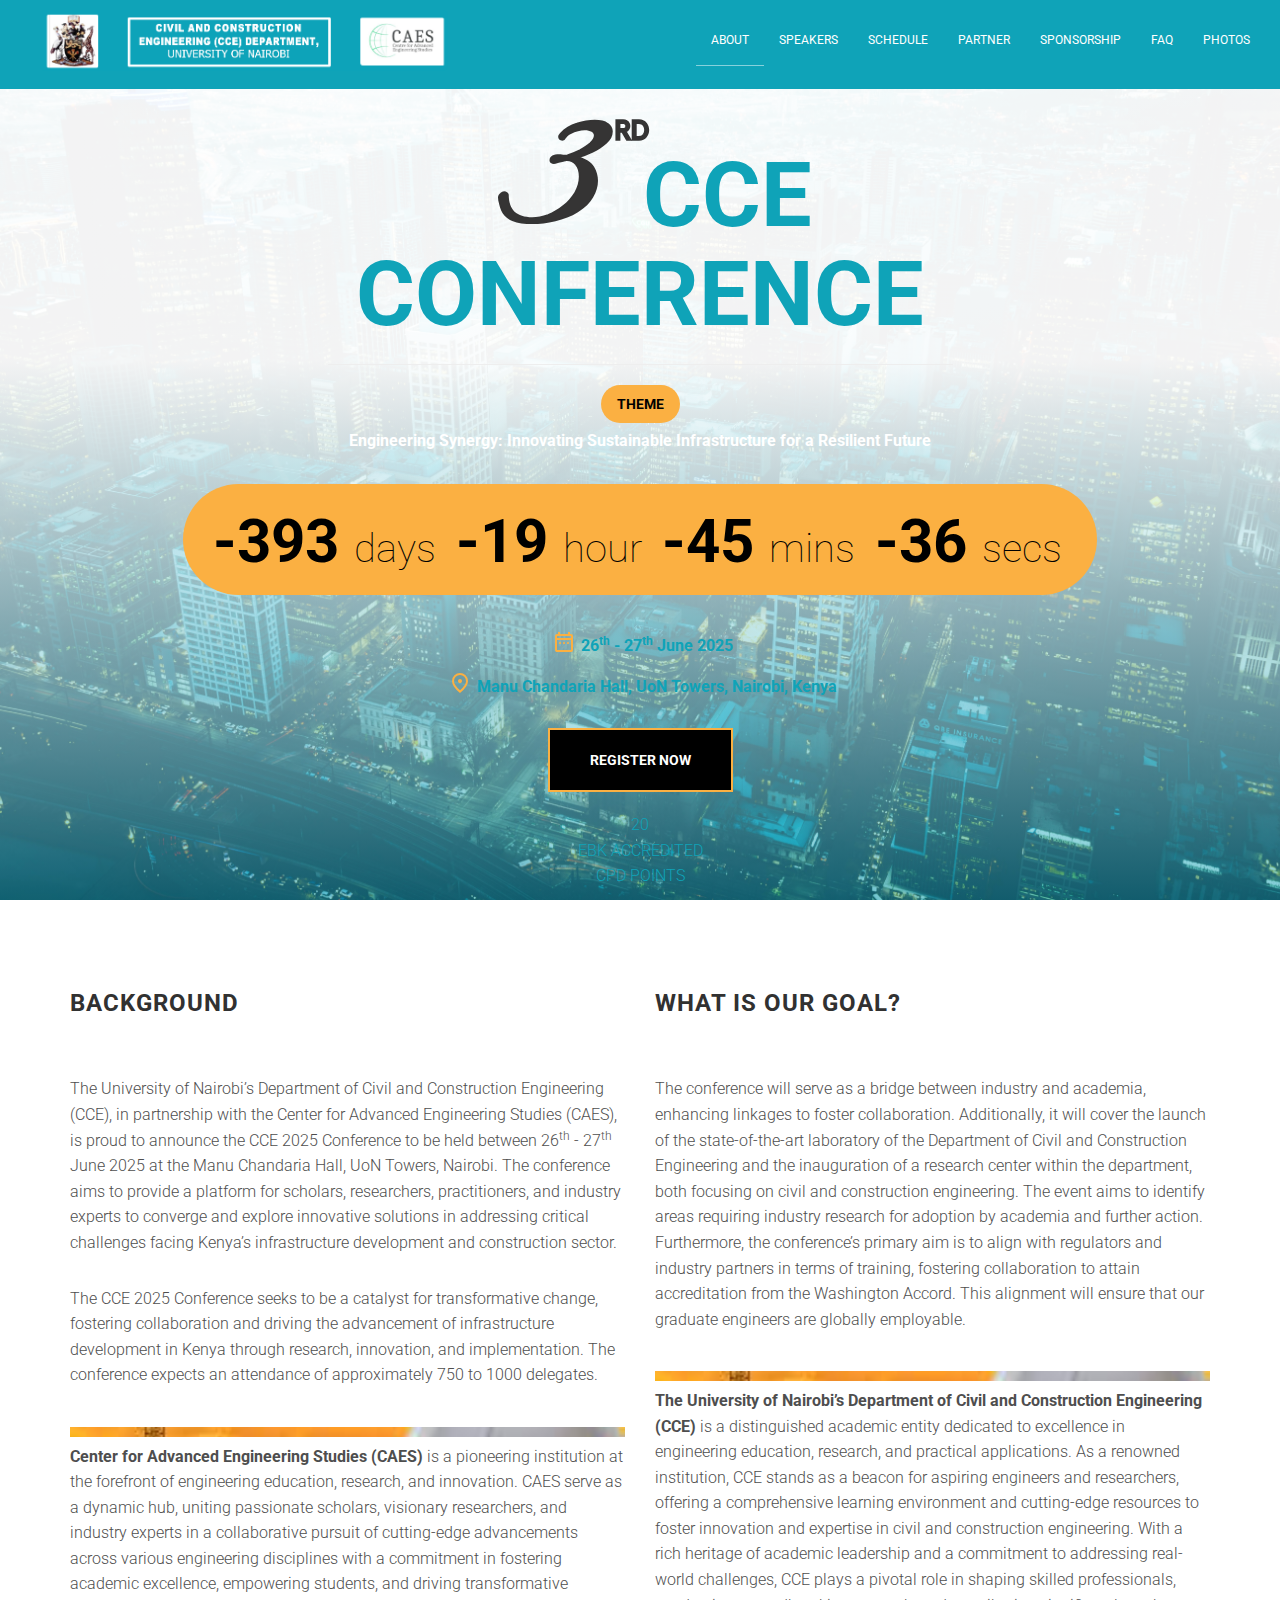
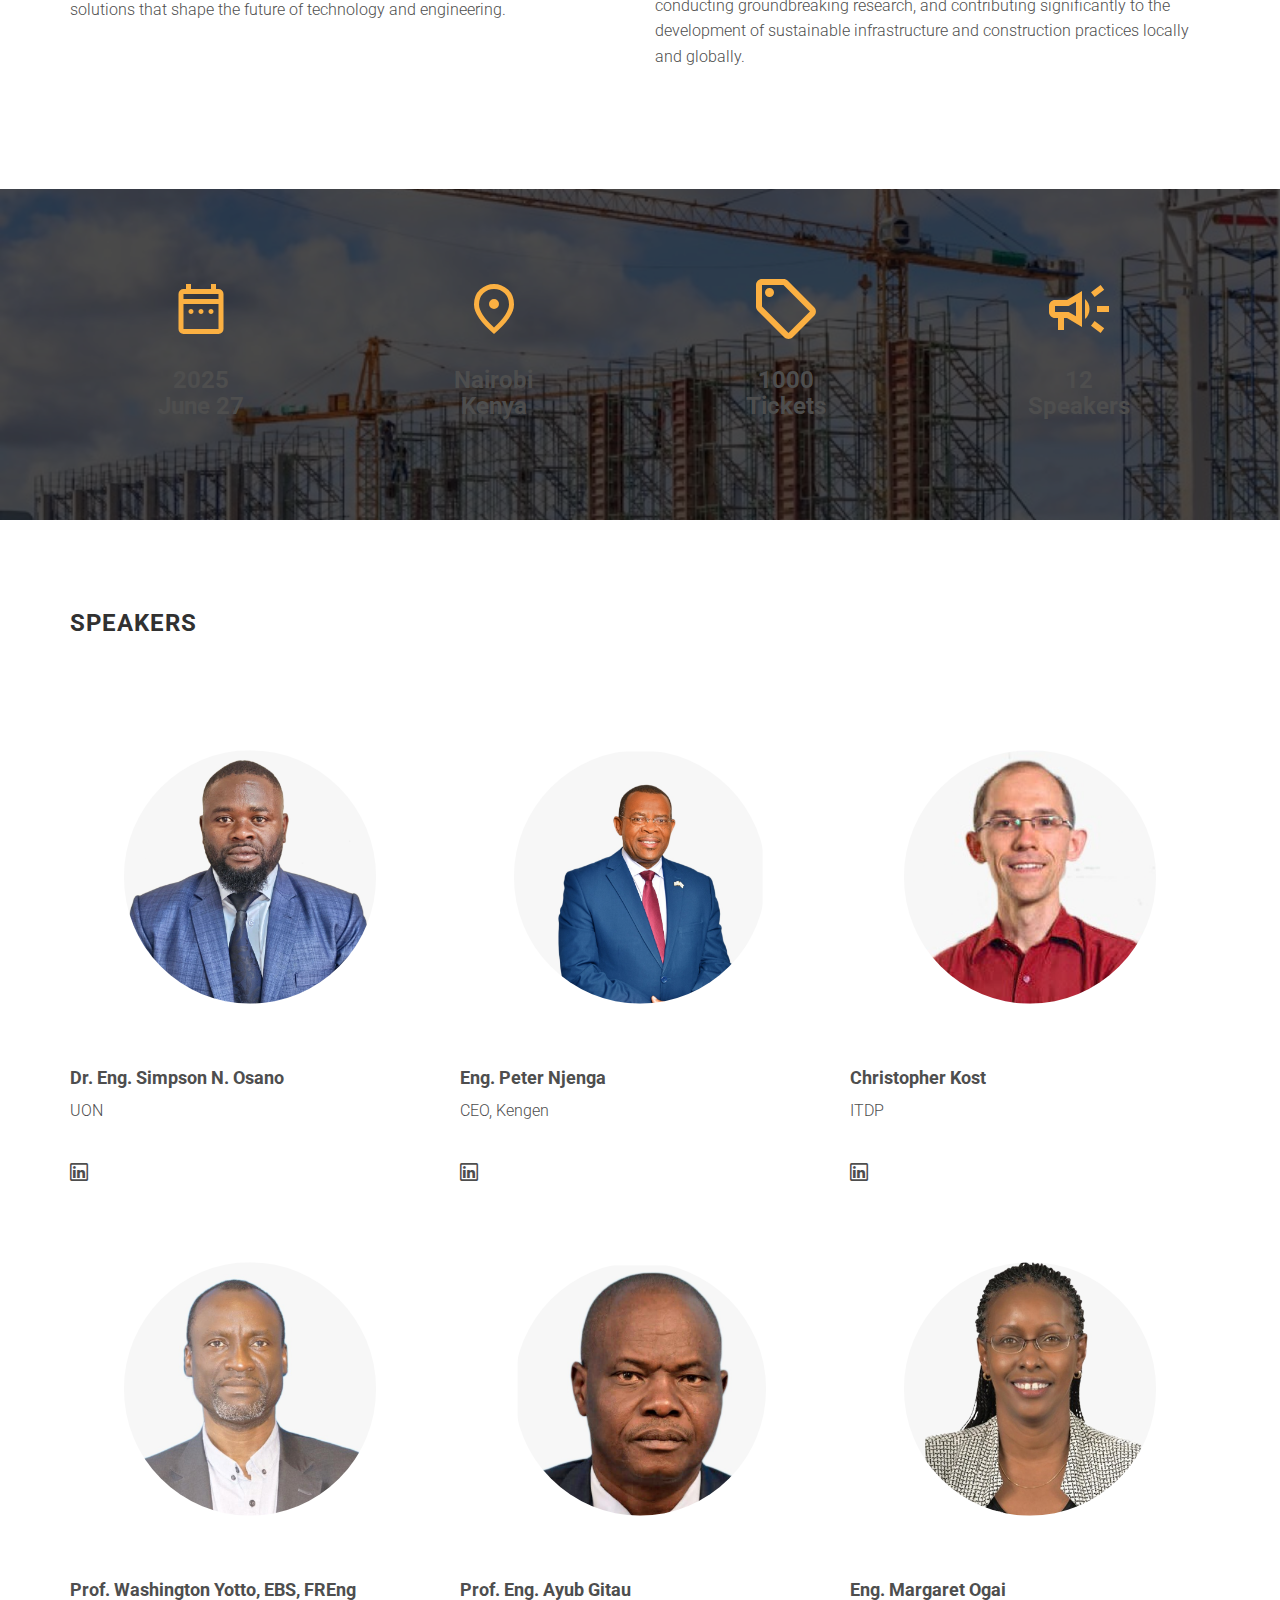
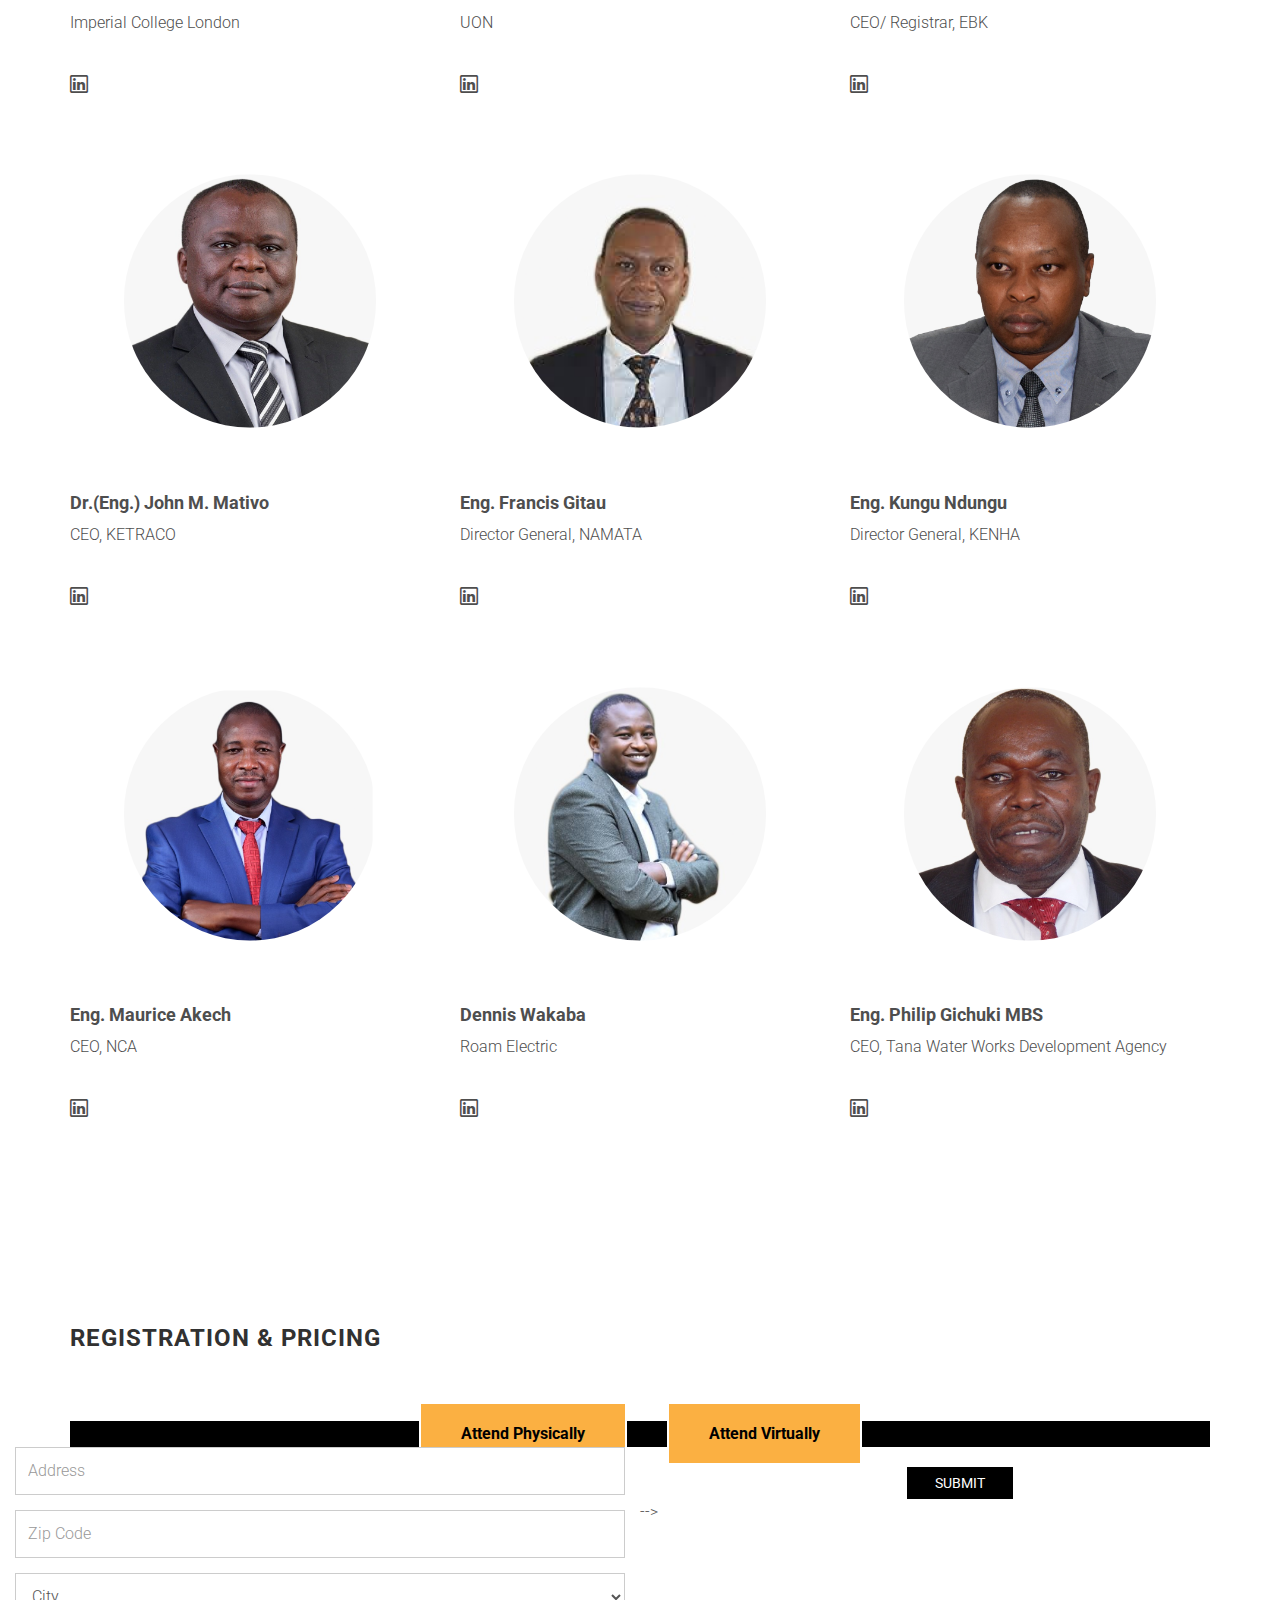
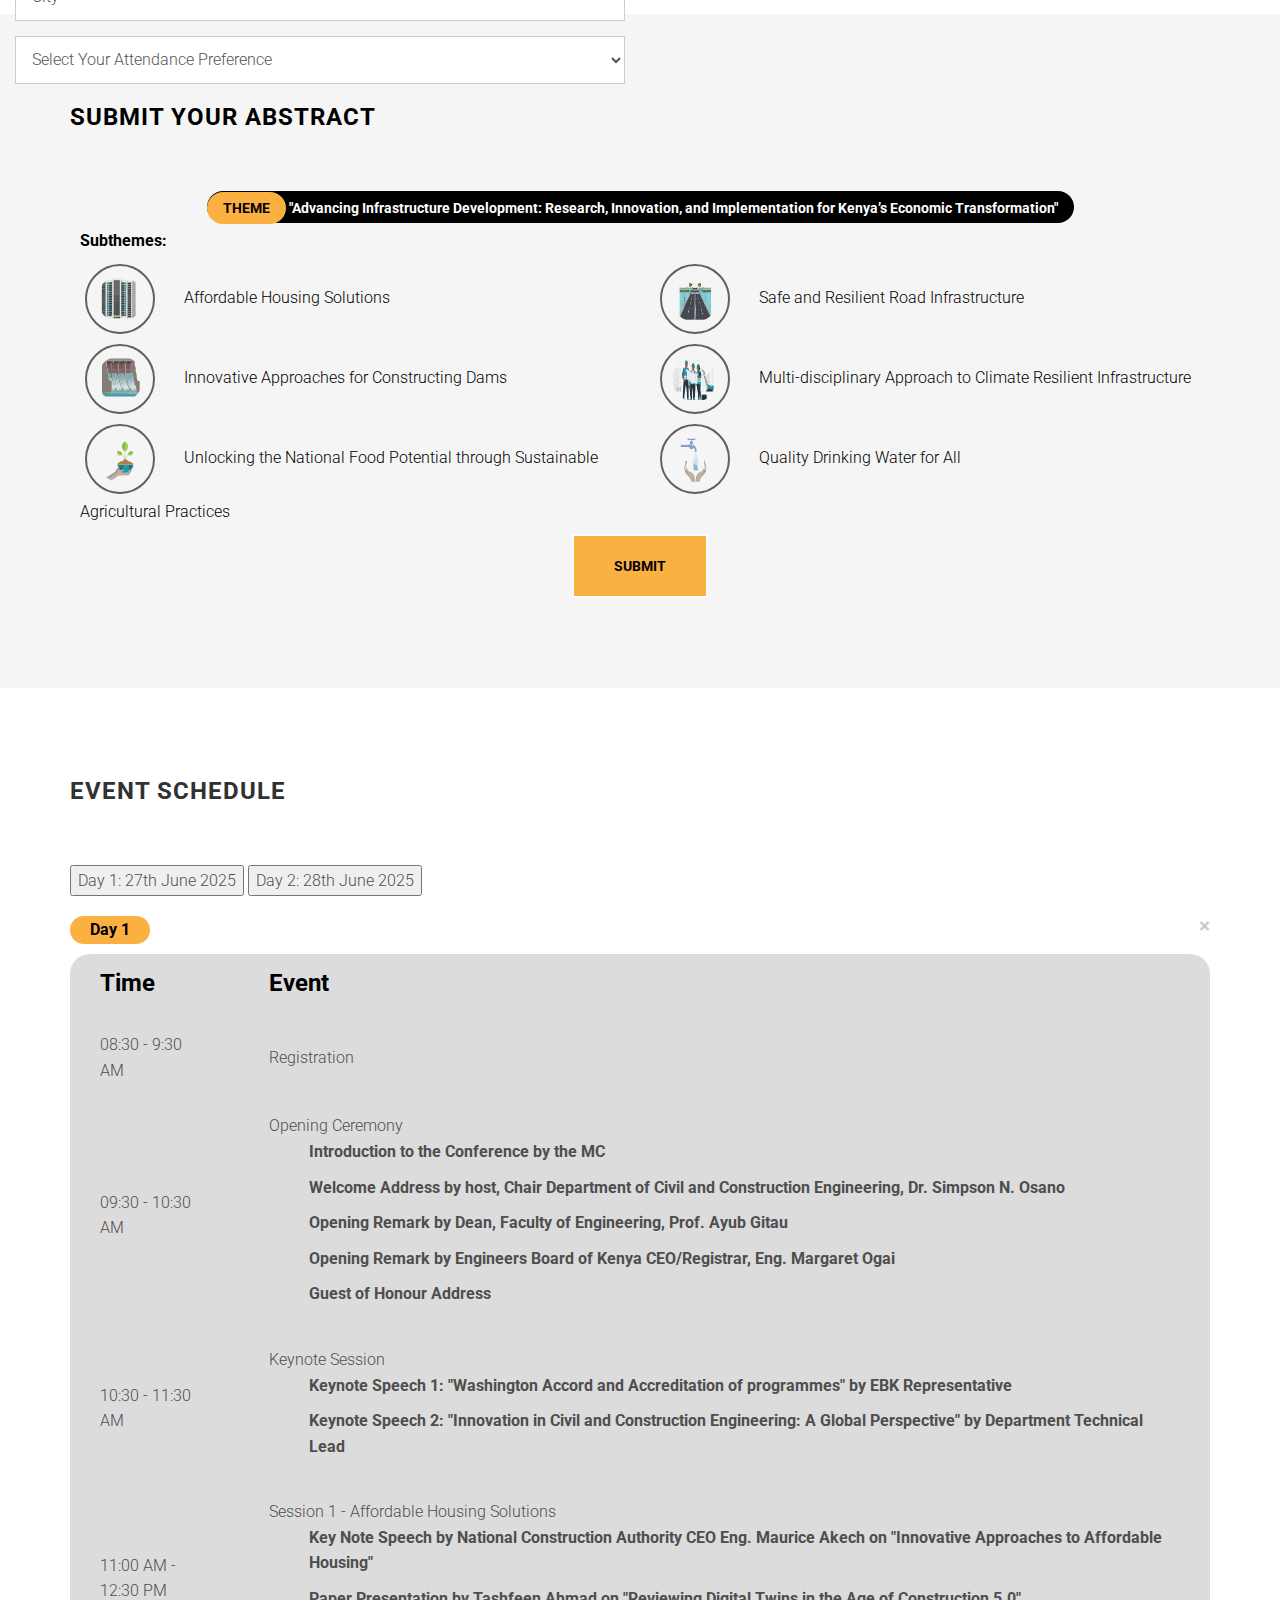
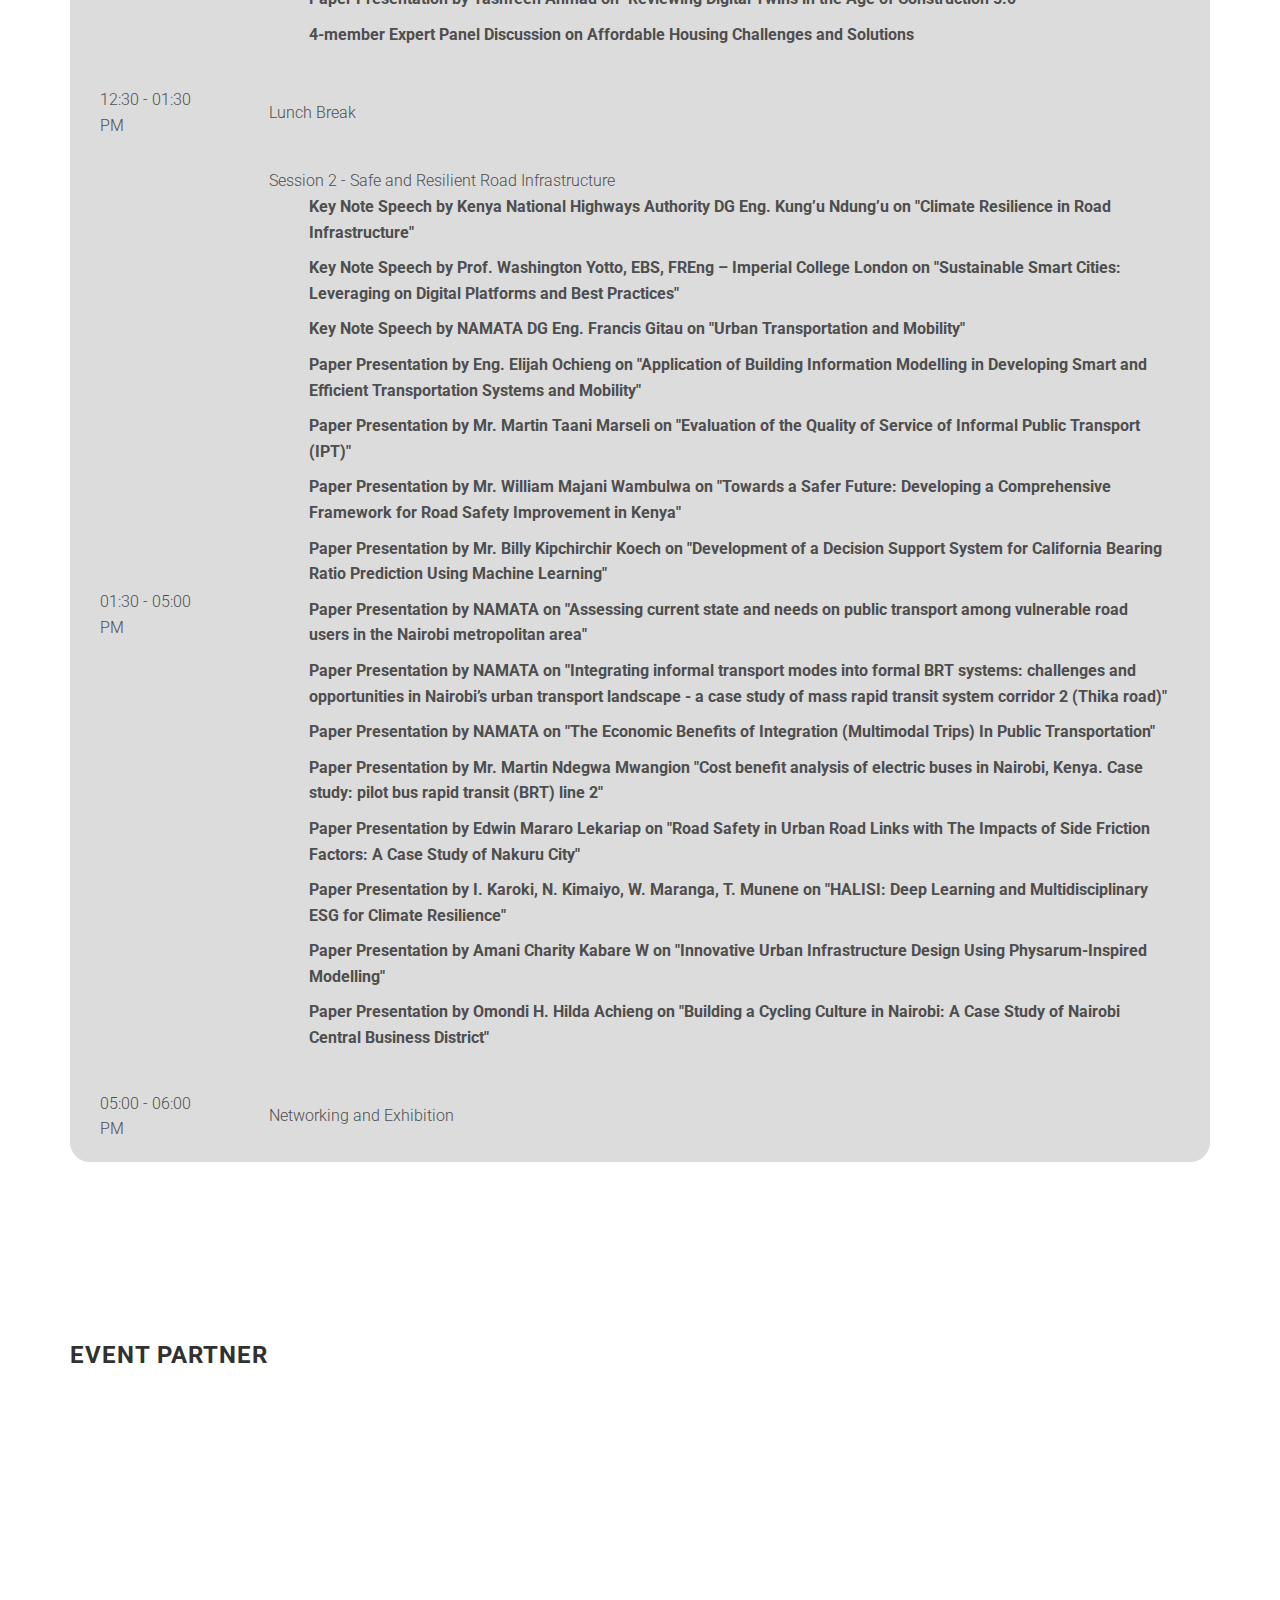
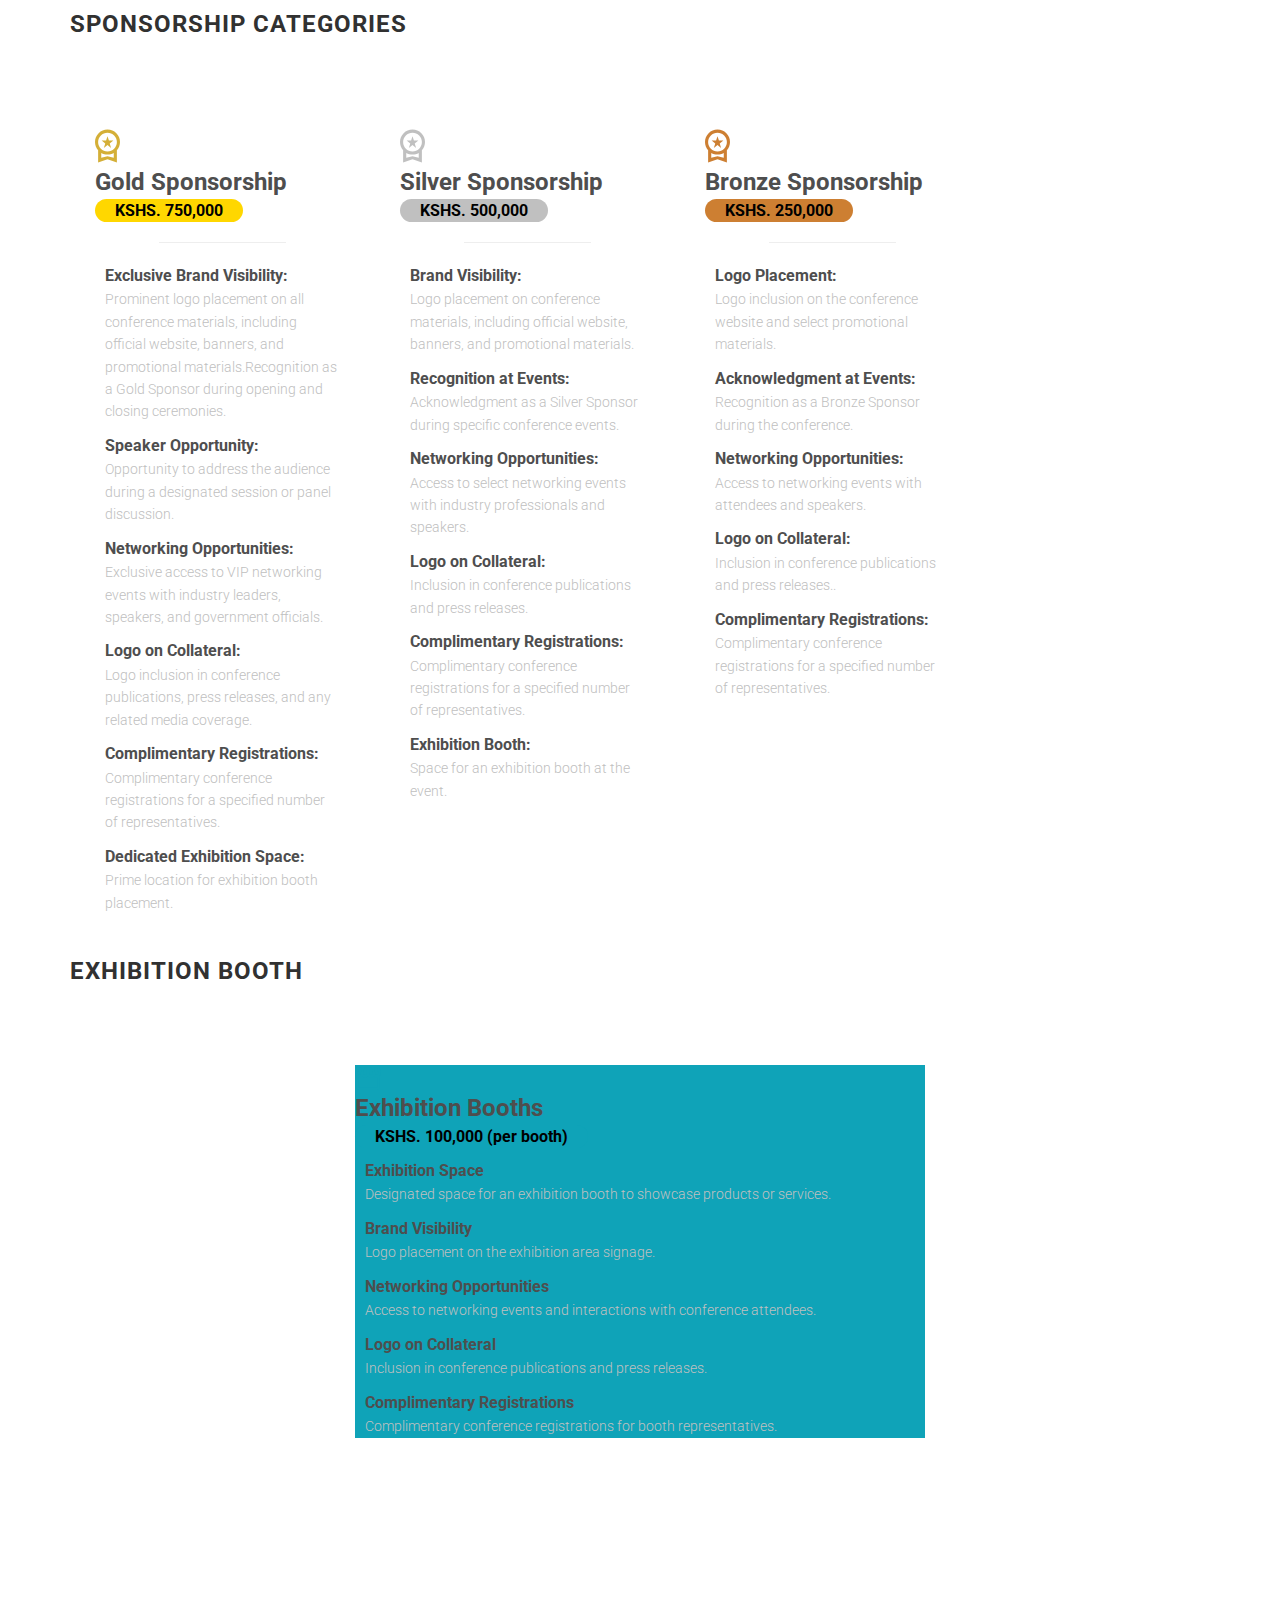
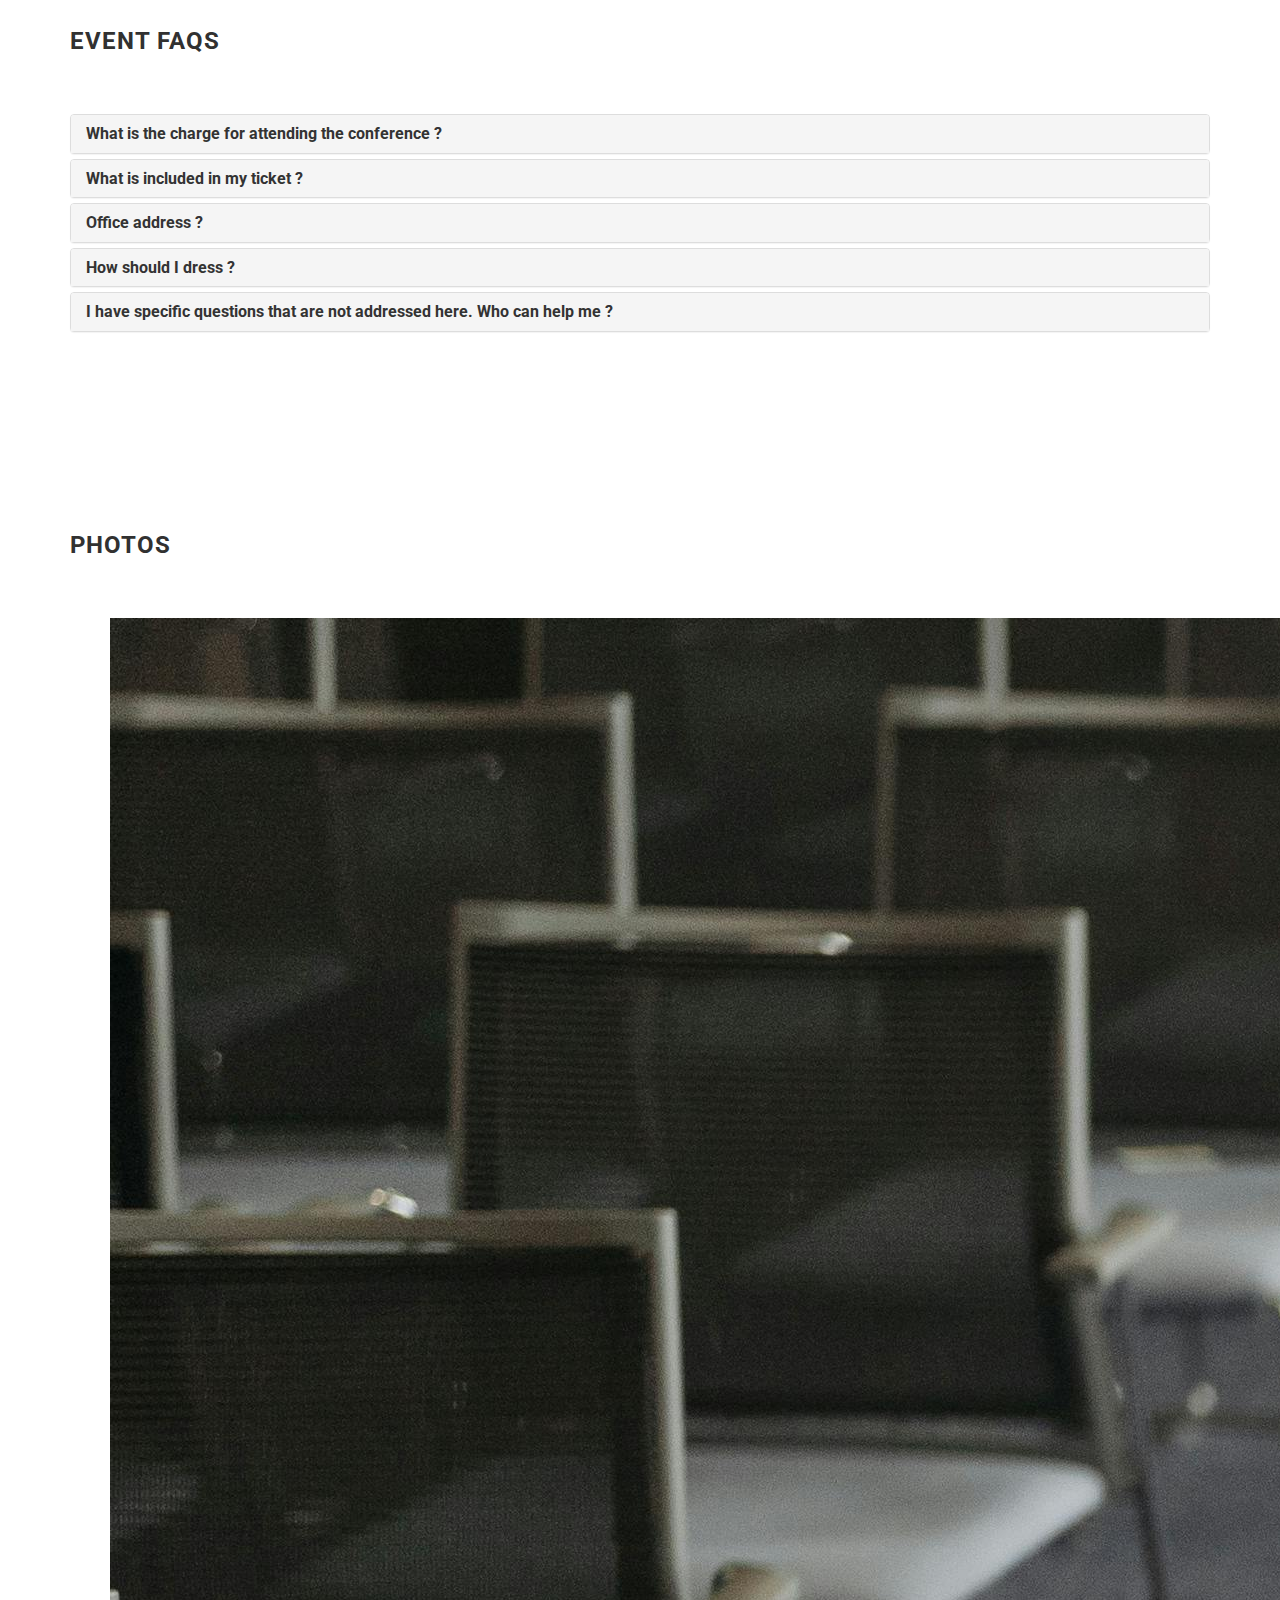
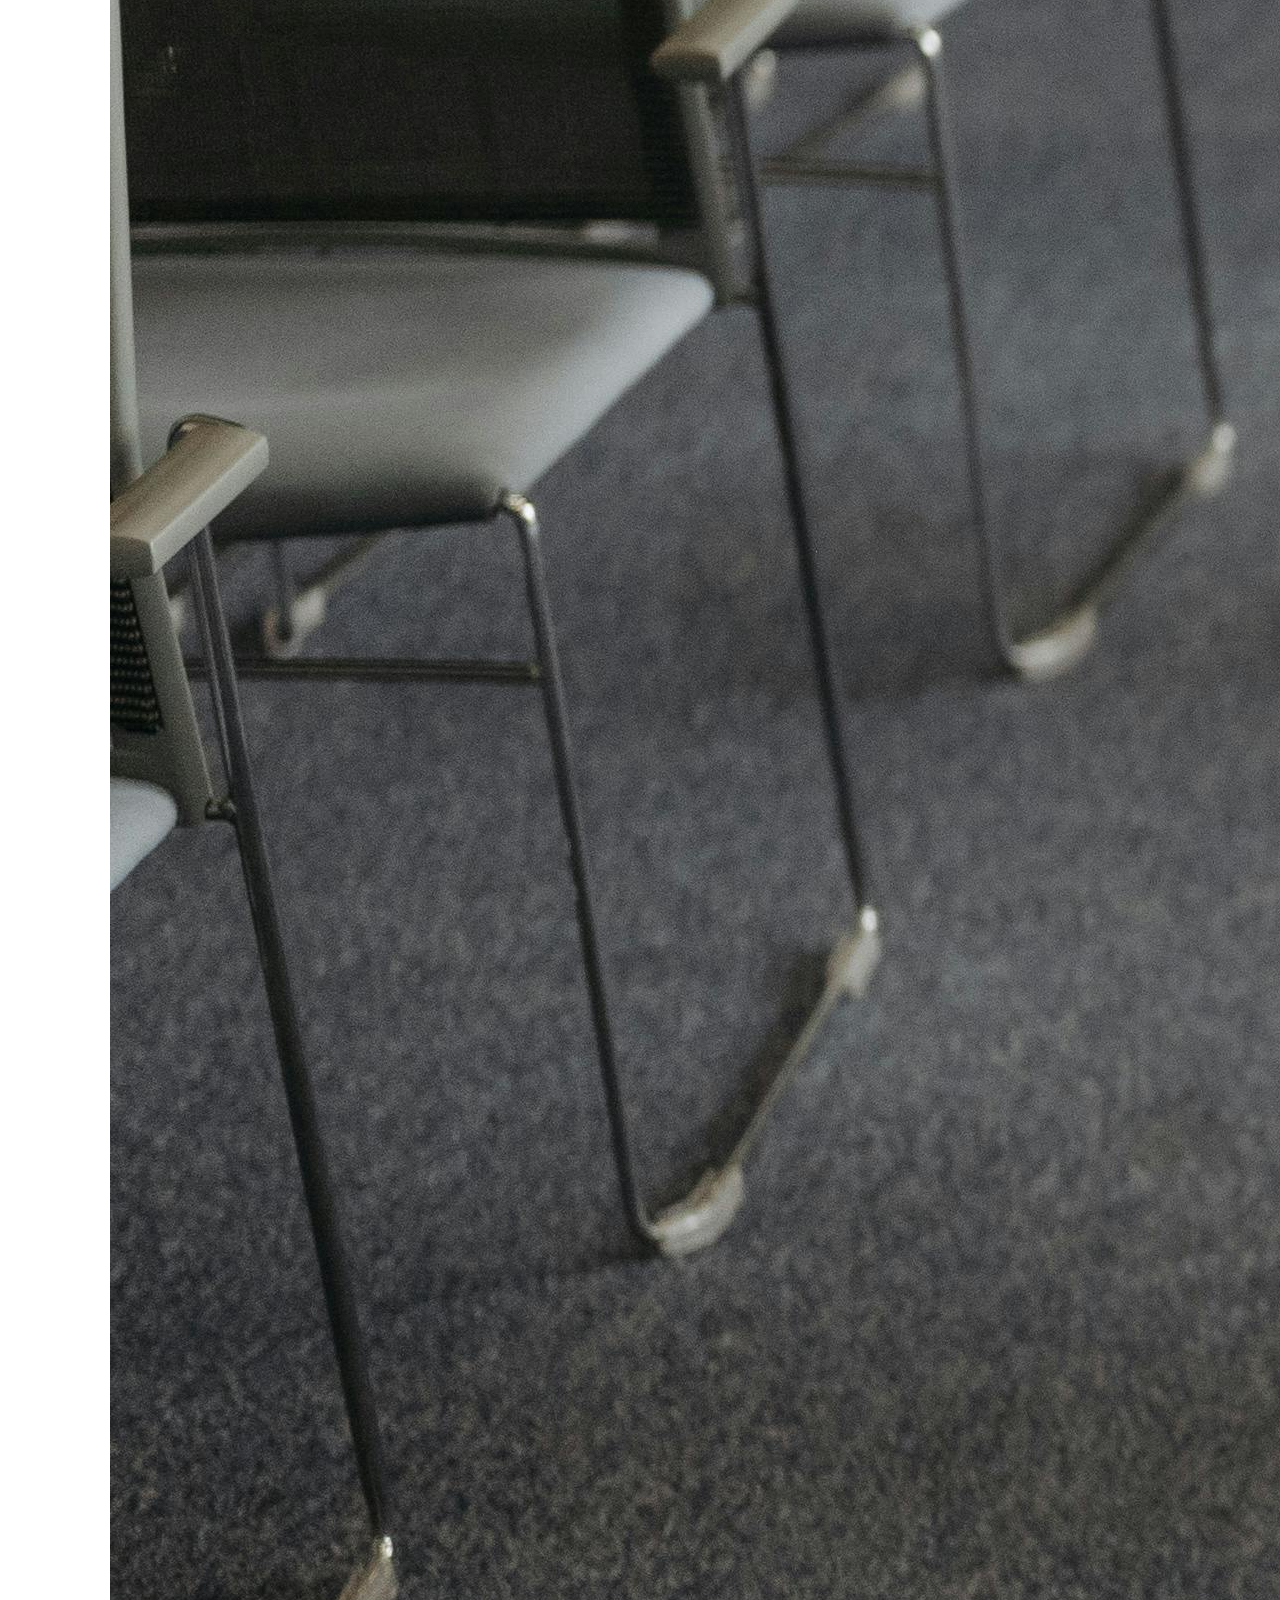
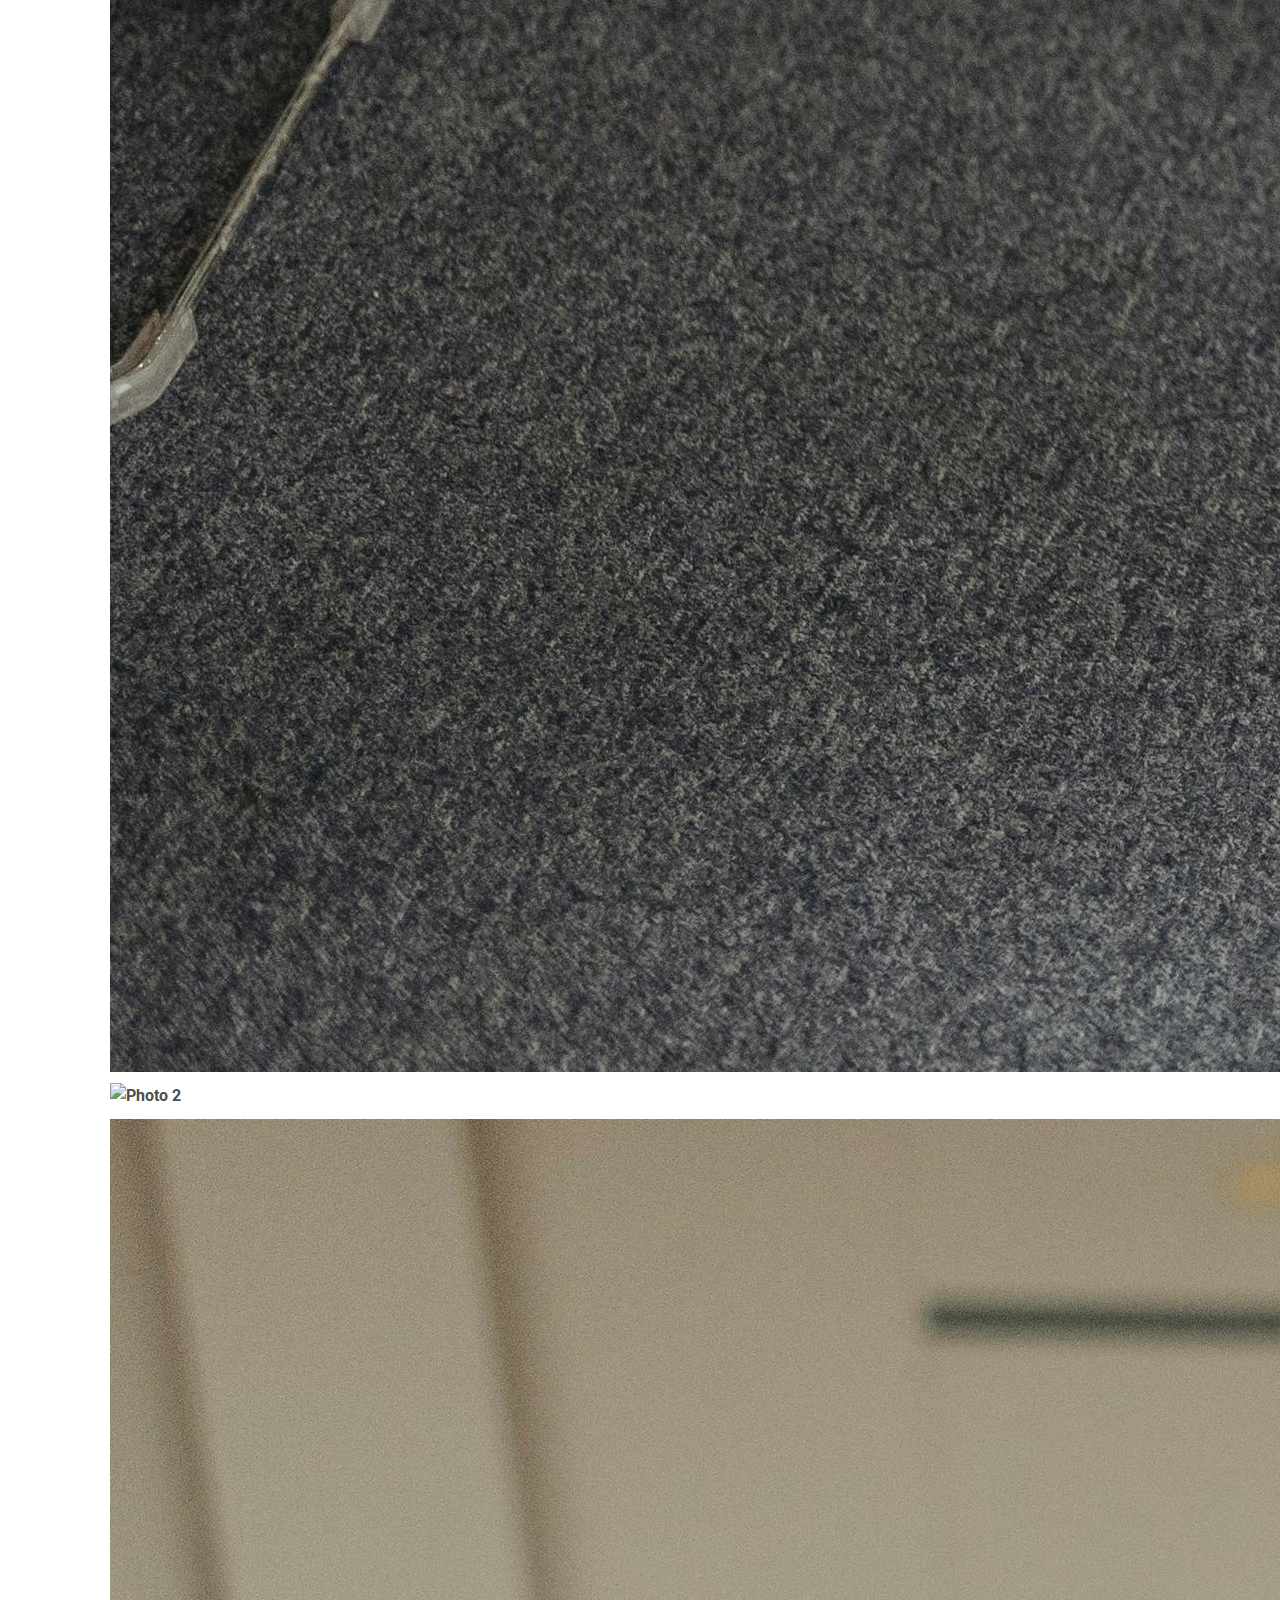
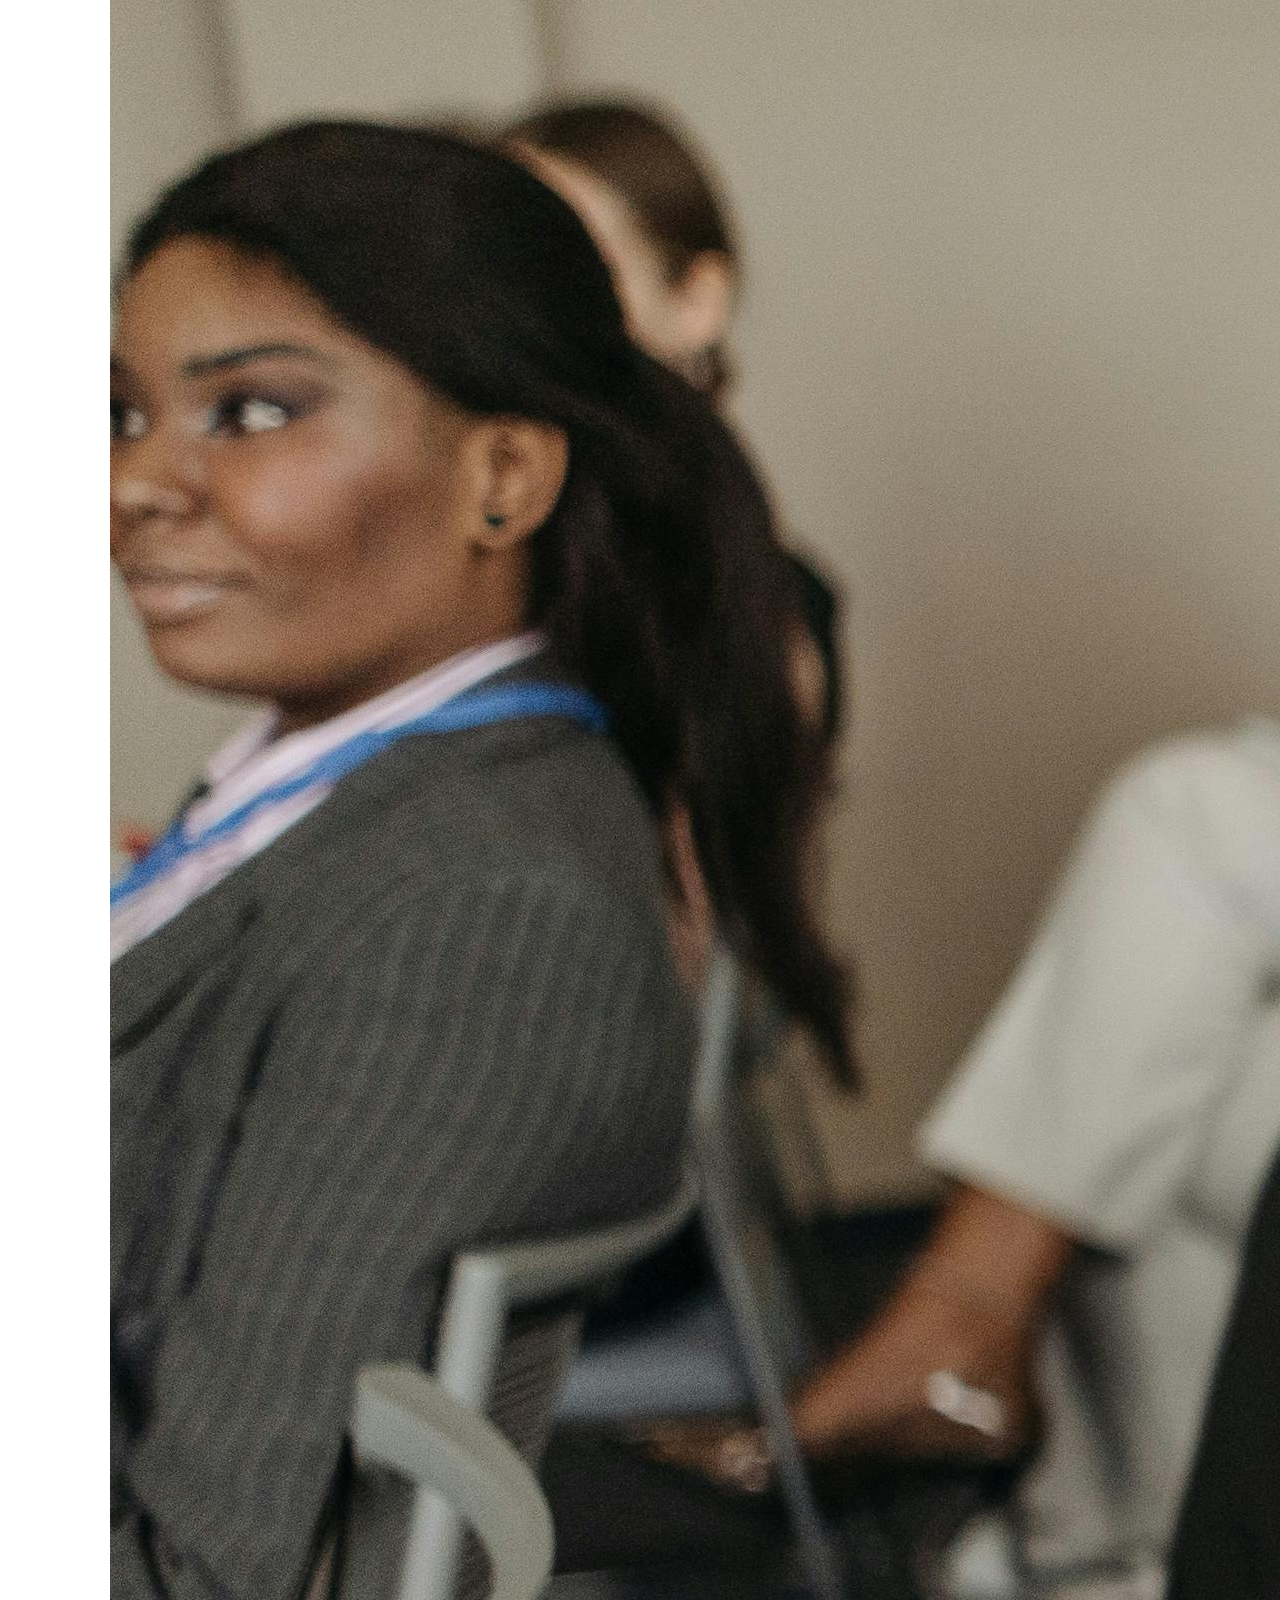
==== commit 406c5e24: "update" ====
--- a/cec-conference/index.html
+++ b/cec-conference/index.html
@@ -73,14 +73,14 @@
                         fill="#353434" />
                 </svg>
 
-                <span>CCE 2025 CONFERENCE </span>
+                <span>CCE <br> CONFERENCE </span>
             </h1>
             <hr>
             <div class="theme">THEME</div>
             <p class="event-theme">Engineering Synergy: Innovating
                 Sustainable Infrastructure for a
                 Resilient Future</p>
-            <hr>
+            <!-- <hr> -->
             <div class="countdown">
                 <h1 id="count">
                     <!-- days -->
@@ -123,6 +123,9 @@
             </div>
             <div class="register">
                 <a class="register-btn btn" data-scroll href="#registration">Register Now</a>
+            </div>
+            <div class="ebk-points">
+                <div class="ebk-point-number">20</div>                 EBK  Accredited  <br> CPD points
             </div>
         </div>
     </header>
@@ -442,13 +445,13 @@
                 <!--  physical attendance -->
                 <div class="registration">
                     <a class="registration-btn " target="_blank"
-                        href="https://docs.nobuk.africa/ntmk2nvhop/UGh5c2ljYWwgQXR0ZW5kYW5jZS8xMjAwMA==">Attend
+                        href="https://paywith.nobuk.africa/gpjuokj5wo">Attend
                         Physically</a>
                 </div>
                 <!-- virtual attendance -->
                 <div class="registration">
                     <a class="registration-btn " target="_blank"
-                        href="https://docs.nobuk.africa/ntmk2nvhop/VmlydHVhbCBBdHRlbmRhbmNlLzgwMDA=">Attend
+                        href="https://paywith.nobuk.africa/gpjuokj5wo">Attend
                         Virtually</a>
                 </div>
             </div>
@@ -1221,57 +1224,22 @@
             </div>
             <div class="row">
                 <div class="col-md-12">
-                    <ul class="grid grid-2">
-
-                        <li class="grid-item grid-item-sm-6">
-                            <img alt="" class="img-responsive center-block" src="assets/images/photos/photo-1.jpg">
-                        </li>
-
-                        <li class="grid-item grid-item-sm-3">
-                            <img alt="" class="img-responsive center-block" src="assets/images/photos/photo-2.jpg">
-                        </li>
-
-                        <li class="grid-item grid-item-sm-3">
-                            <img alt="" class="img-responsive center-block" src="assets/images/photos/photo-3.jpg">
-                        </li>
-
-                        <li class="grid-item grid-item-sm-3">
-                            <img alt="" class="img-responsive center-block" src="assets/images/photos/photo-5.jpg">
-                        </li>
-
-                        <li class="grid-item grid-item-sm-3">
-                            <img alt="" class="img-responsive center-block" src="assets/images/photos/photo-6.jpg">
-                        </li>
-
-                        <li class="grid-item grid-item-sm-3">
-                            <img alt="" class="img-responsive center-block" src="assets/images/photos/photo-7.jpg">
-                        </li>
-
-                        <li class="grid-item grid-item-sm-3">
-                            <img alt="" class="img-responsive center-block" src="assets/images/photos/photo-8.jpg">
-                        </li>
-
-                        <li class="grid-item grid-item-sm-3">
-                            <img alt="" class="img-responsive center-block" src="assets/images/photos/photo-9.jpg">
-                        </li>
-
-                        <li class="grid-item grid-item-sm-3">
-                            <img alt="" class="img-responsive center-block" src="assets/images/photos/photo-10.jpg">
-                        </li>
-
-                        <li class="grid-item grid-item-sm-3">
-                            <img alt="" class="img-responsive center-block" src="assets/images/photos/photo-11.jpg">
-                        </li>
-
-                        <li class="grid-item grid-item-sm-3">
-                            <img alt="" class="img-responsive center-block" src="assets/images/photos/photo-12.jpg">
-                        </li>
-
-                        <li class="grid-item grid-item-sm-3">
-                            <img alt="" class="img-responsive center-block" src="assets/images/photos/photo-13.jpg">
-                        </li>
+                    <ul class="grid">
+                        <li class="grid-item"><img alt="Photo 1" src="assets/images/photos/photo-1.jpg"></li>
+                        <li class="grid-item"><img alt="Photo 2" src="assets/images/photos/photo-12.jpg"></li>
+                        <li class="grid-item"><img alt="Photo 3" src="assets/images/photos/photo-3.jpg"></li>
+                        <li class="grid-item"><img alt="Photo 5" src="assets/images/photos/photo-5.jpg"></li>
+                        <li class="grid-item"><img alt="Photo 6" src="assets/images/photos/photo-6.jpg"></li>
+                        <li class="grid-item"><img alt="Photo 7" src="assets/images/photos/photo-7.jpg"></li>
+                        <li class="grid-item"><img alt="Photo 8" src="assets/images/photos/photo-8.jpg"></li>
+                        <li class="grid-item"><img alt="Photo 9" src="assets/images/photos/photo-9.jpg"></li>
+                        <li class="grid-item"><img alt="Photo 10" src="assets/images/photos/photo-10.jpg"></li>
+                        <li class="grid-item"><img alt="Photo 11" src="assets/images/photos/photo-11.jpg"></li>
+                        <li class="grid-item"><img alt="Photo 12" src="assets/images/photos/photo-2.jpg"></li>
+                        <li class="grid-item"><img alt="Photo 13" src="assets/images/photos/photo-13.jpg"></li>
                     </ul>
                 </div>
+                
             </div>
         </div>
     </section>
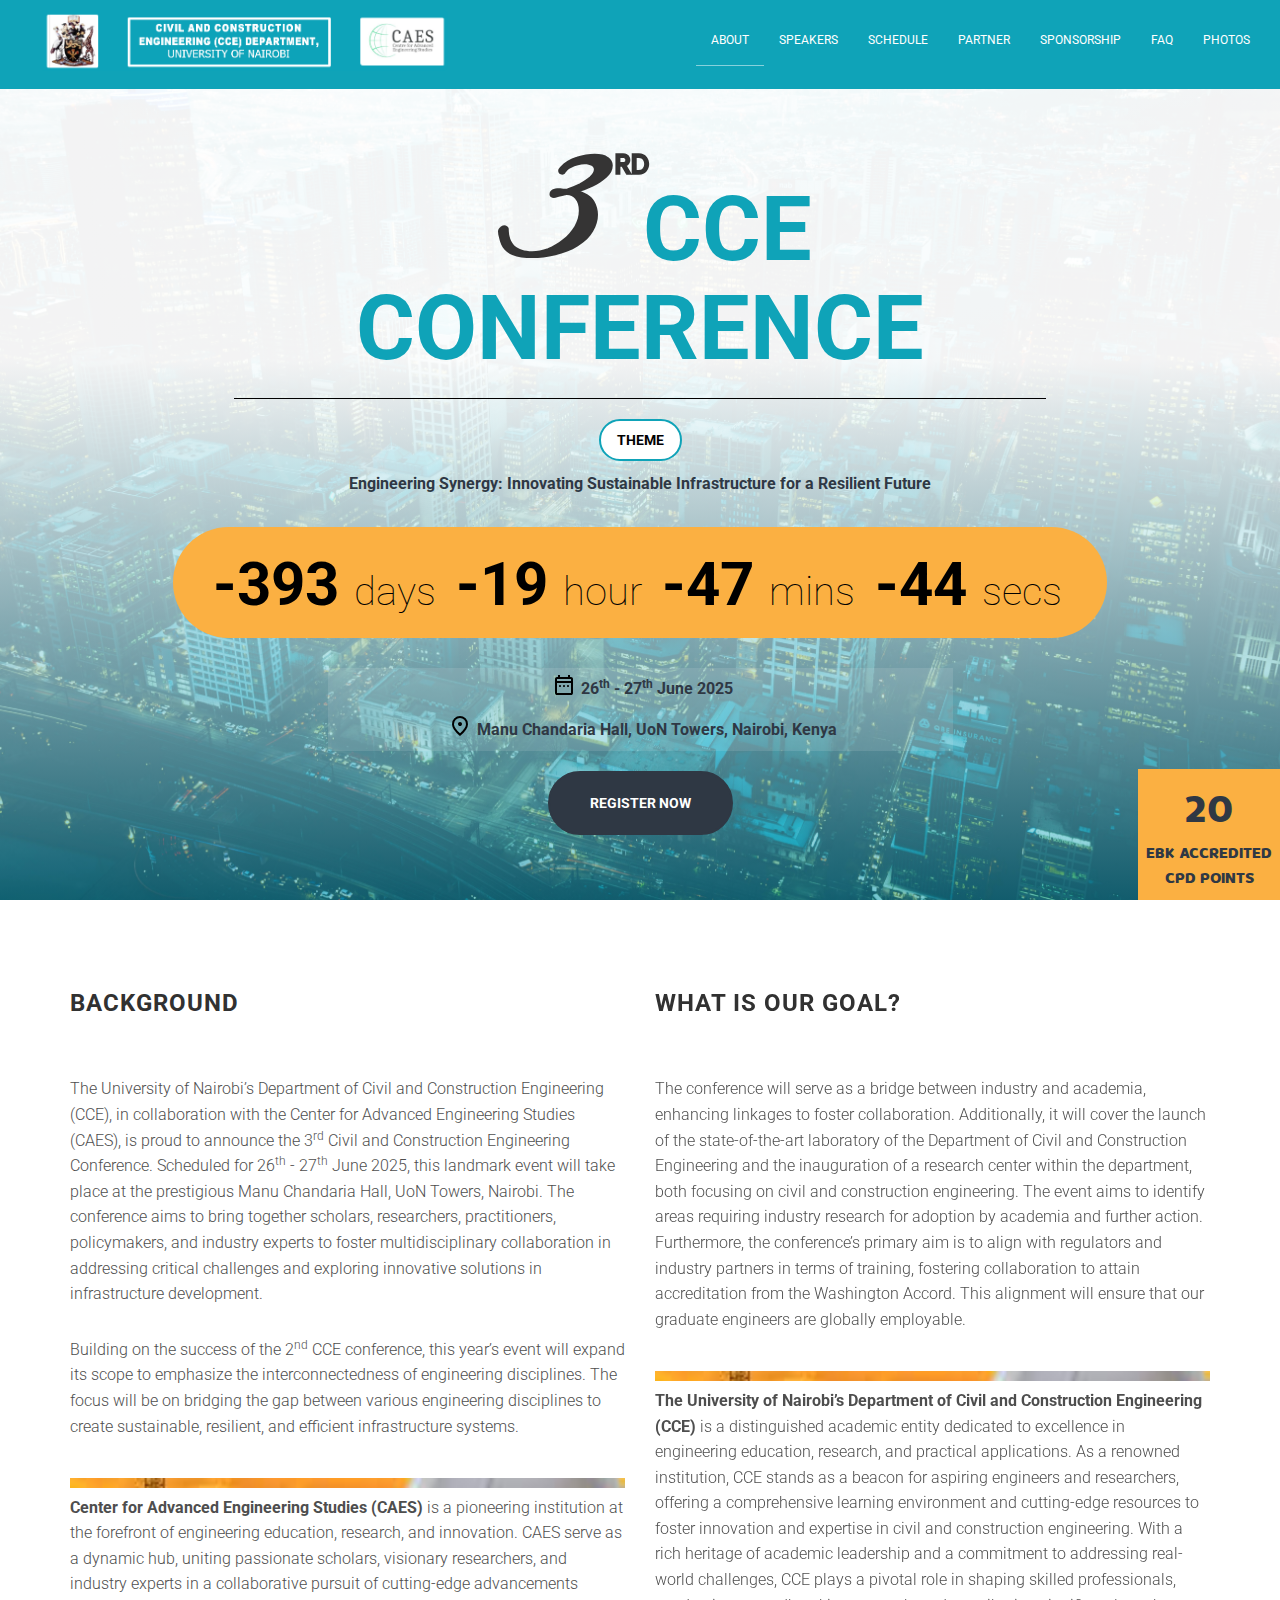
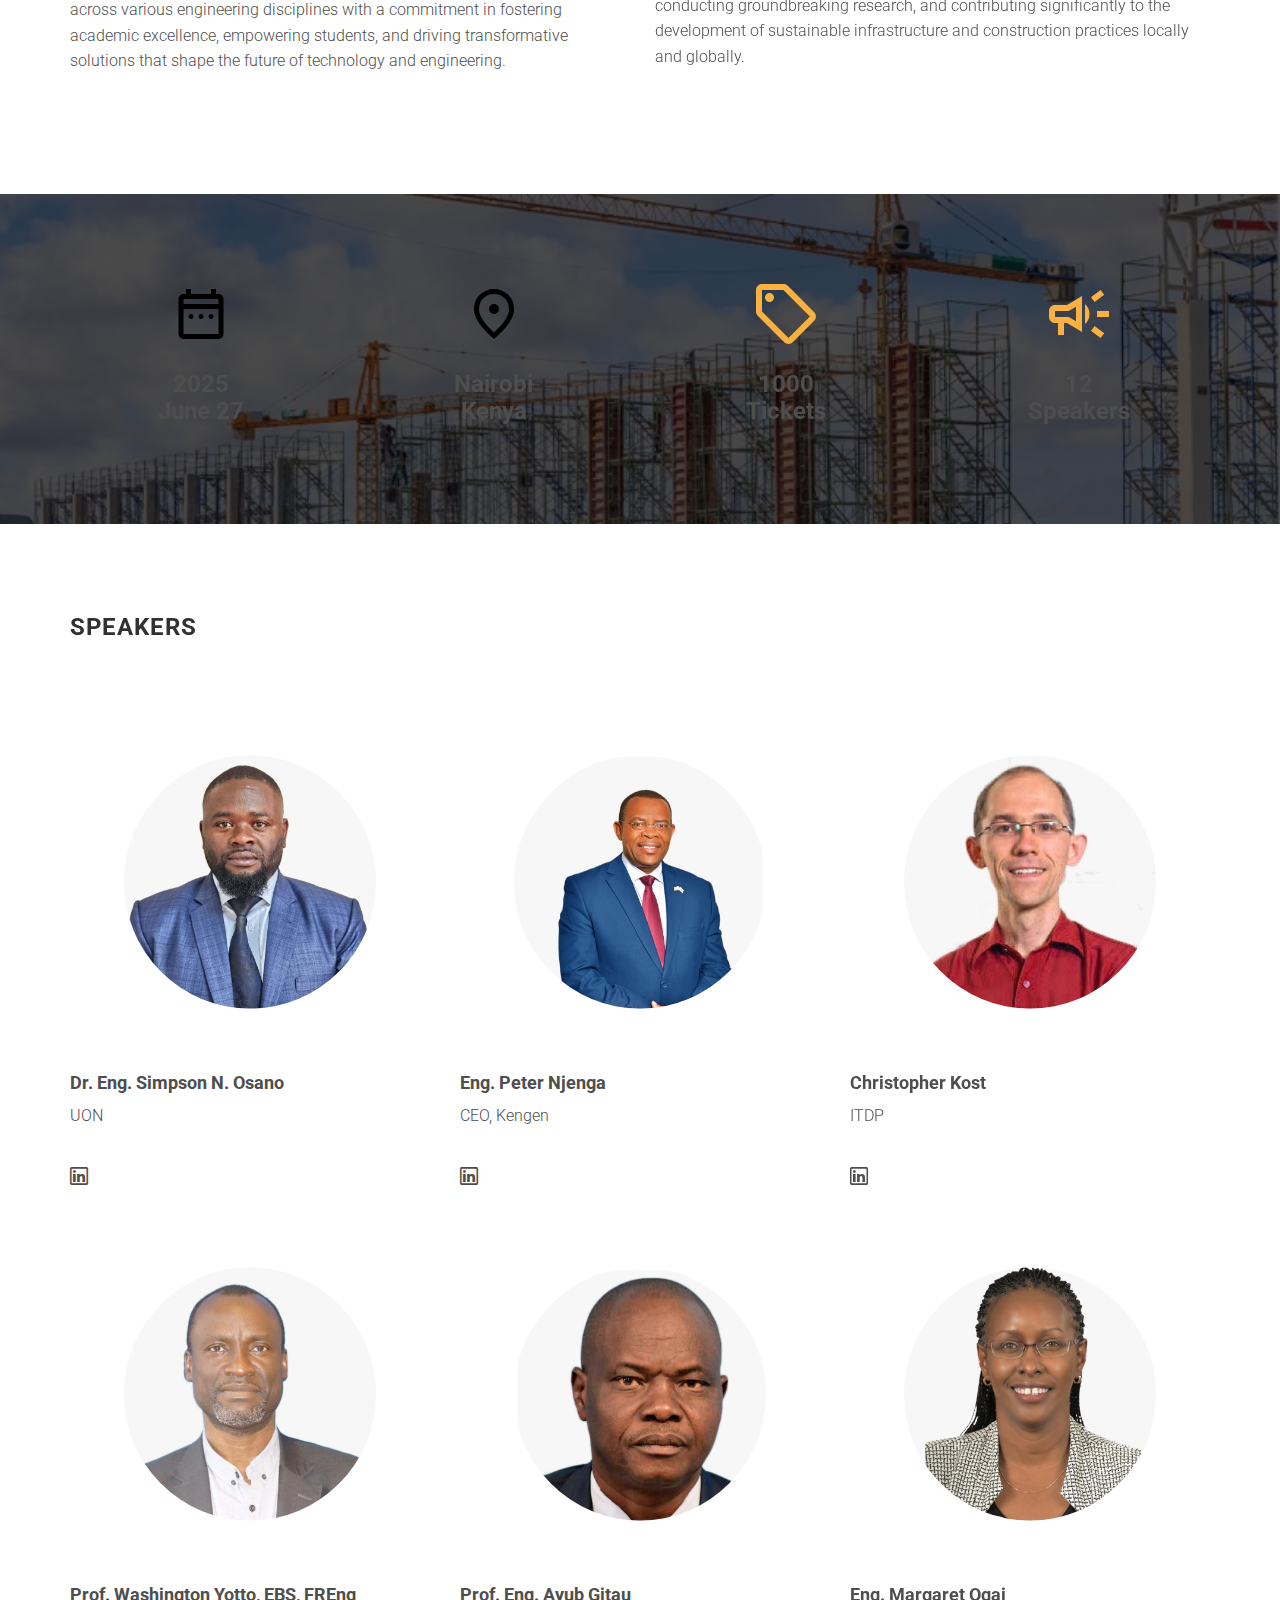
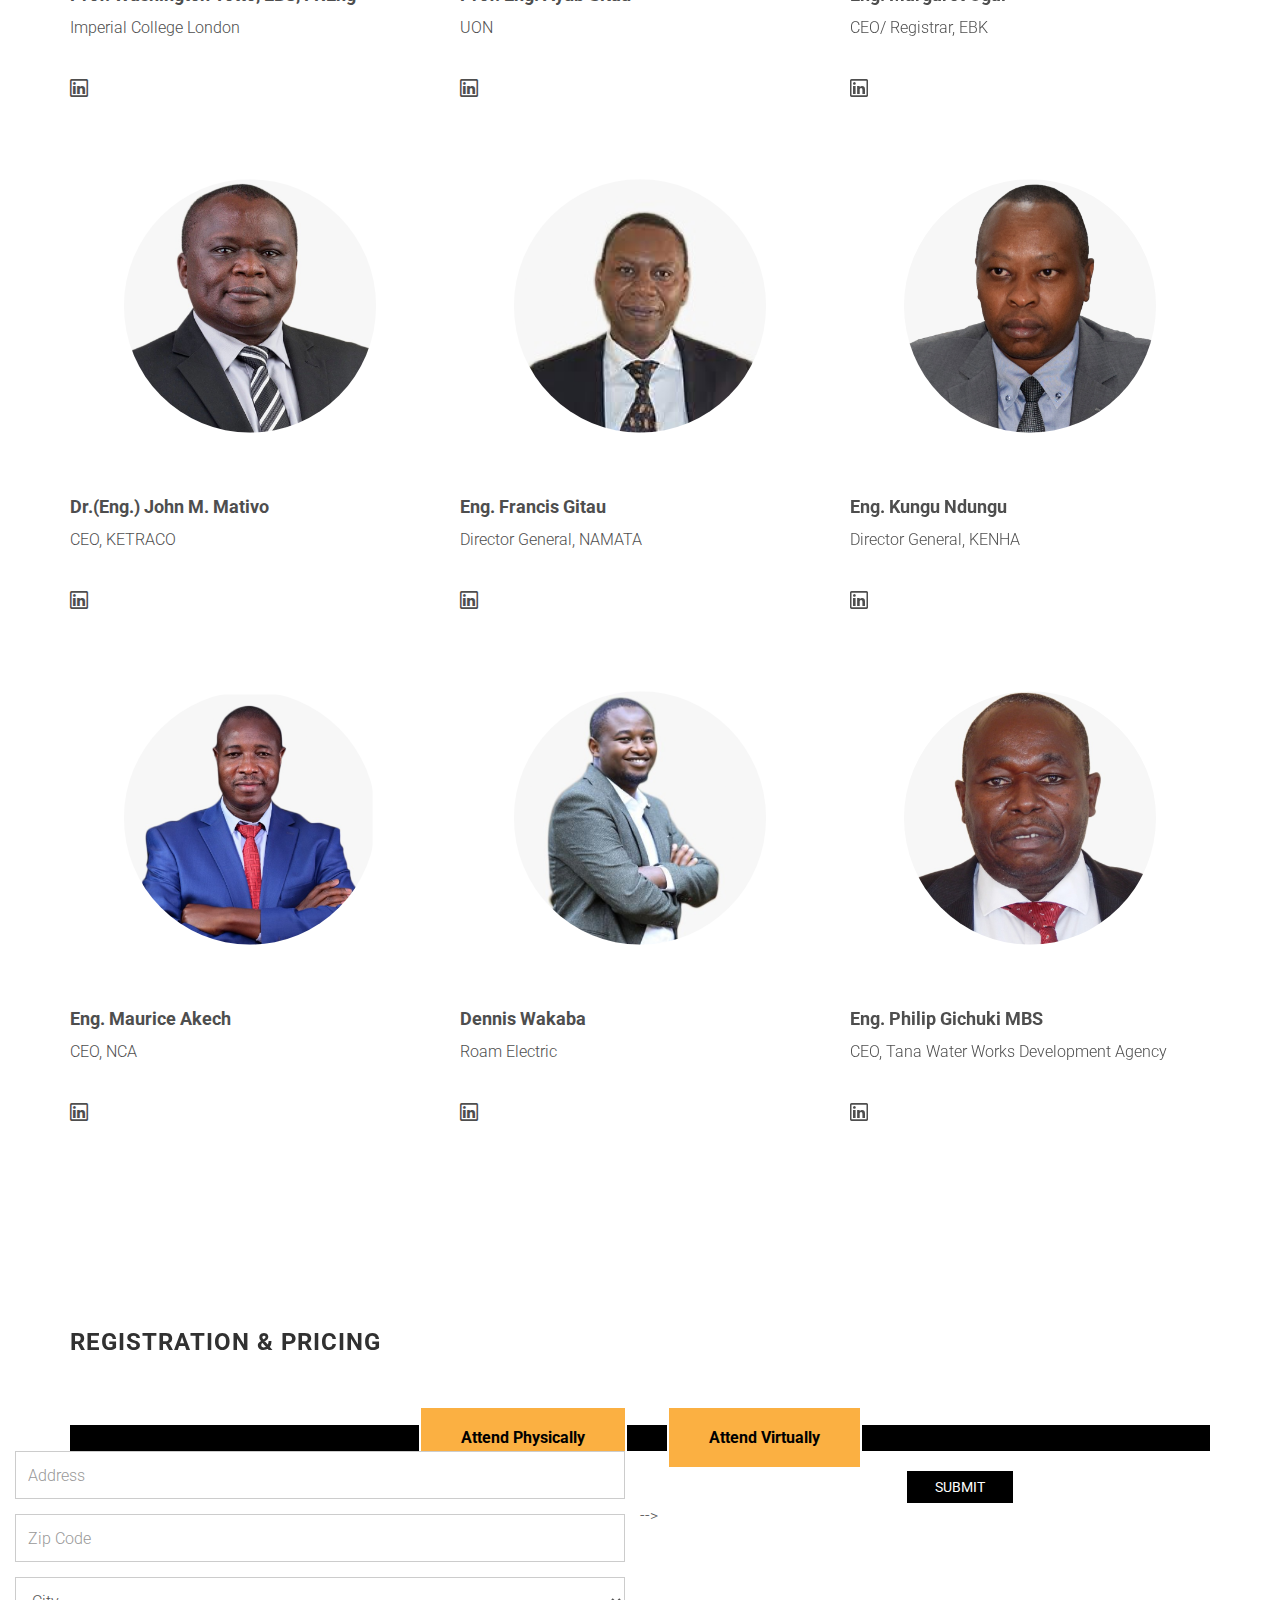
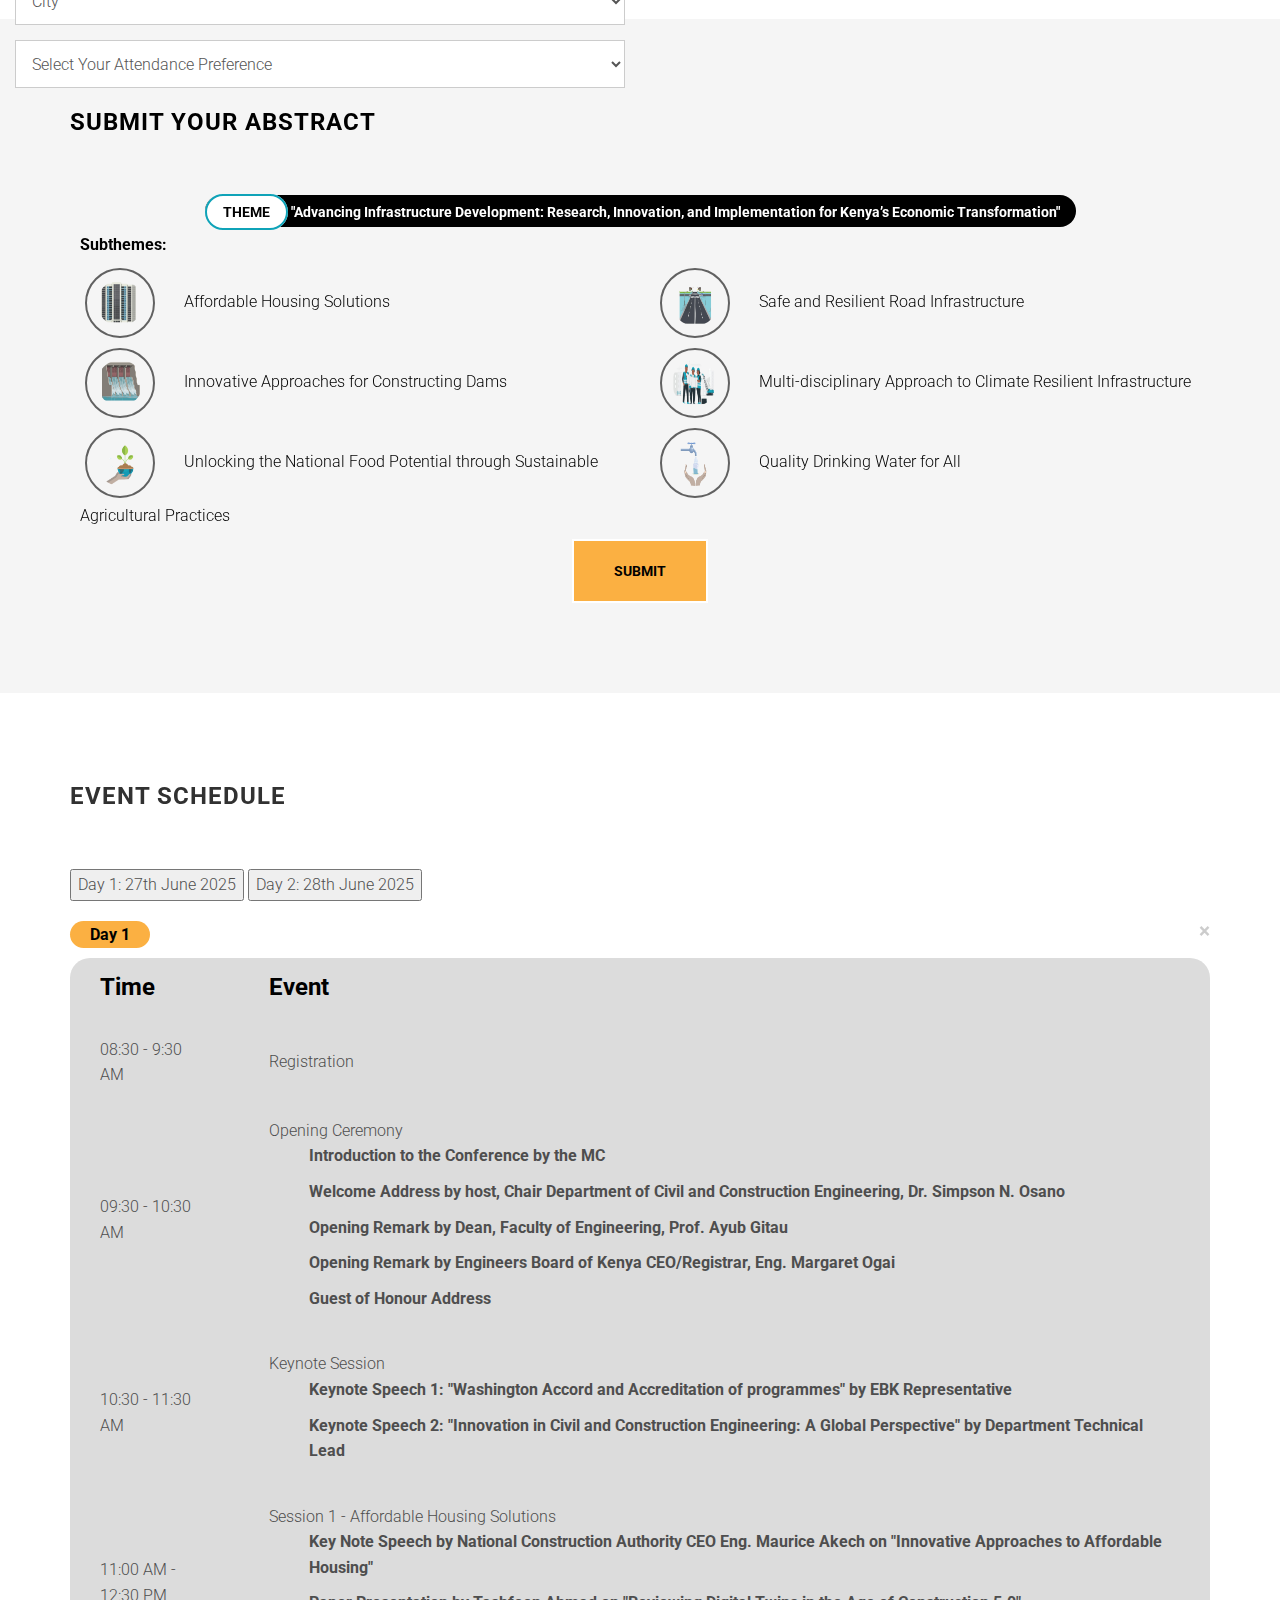
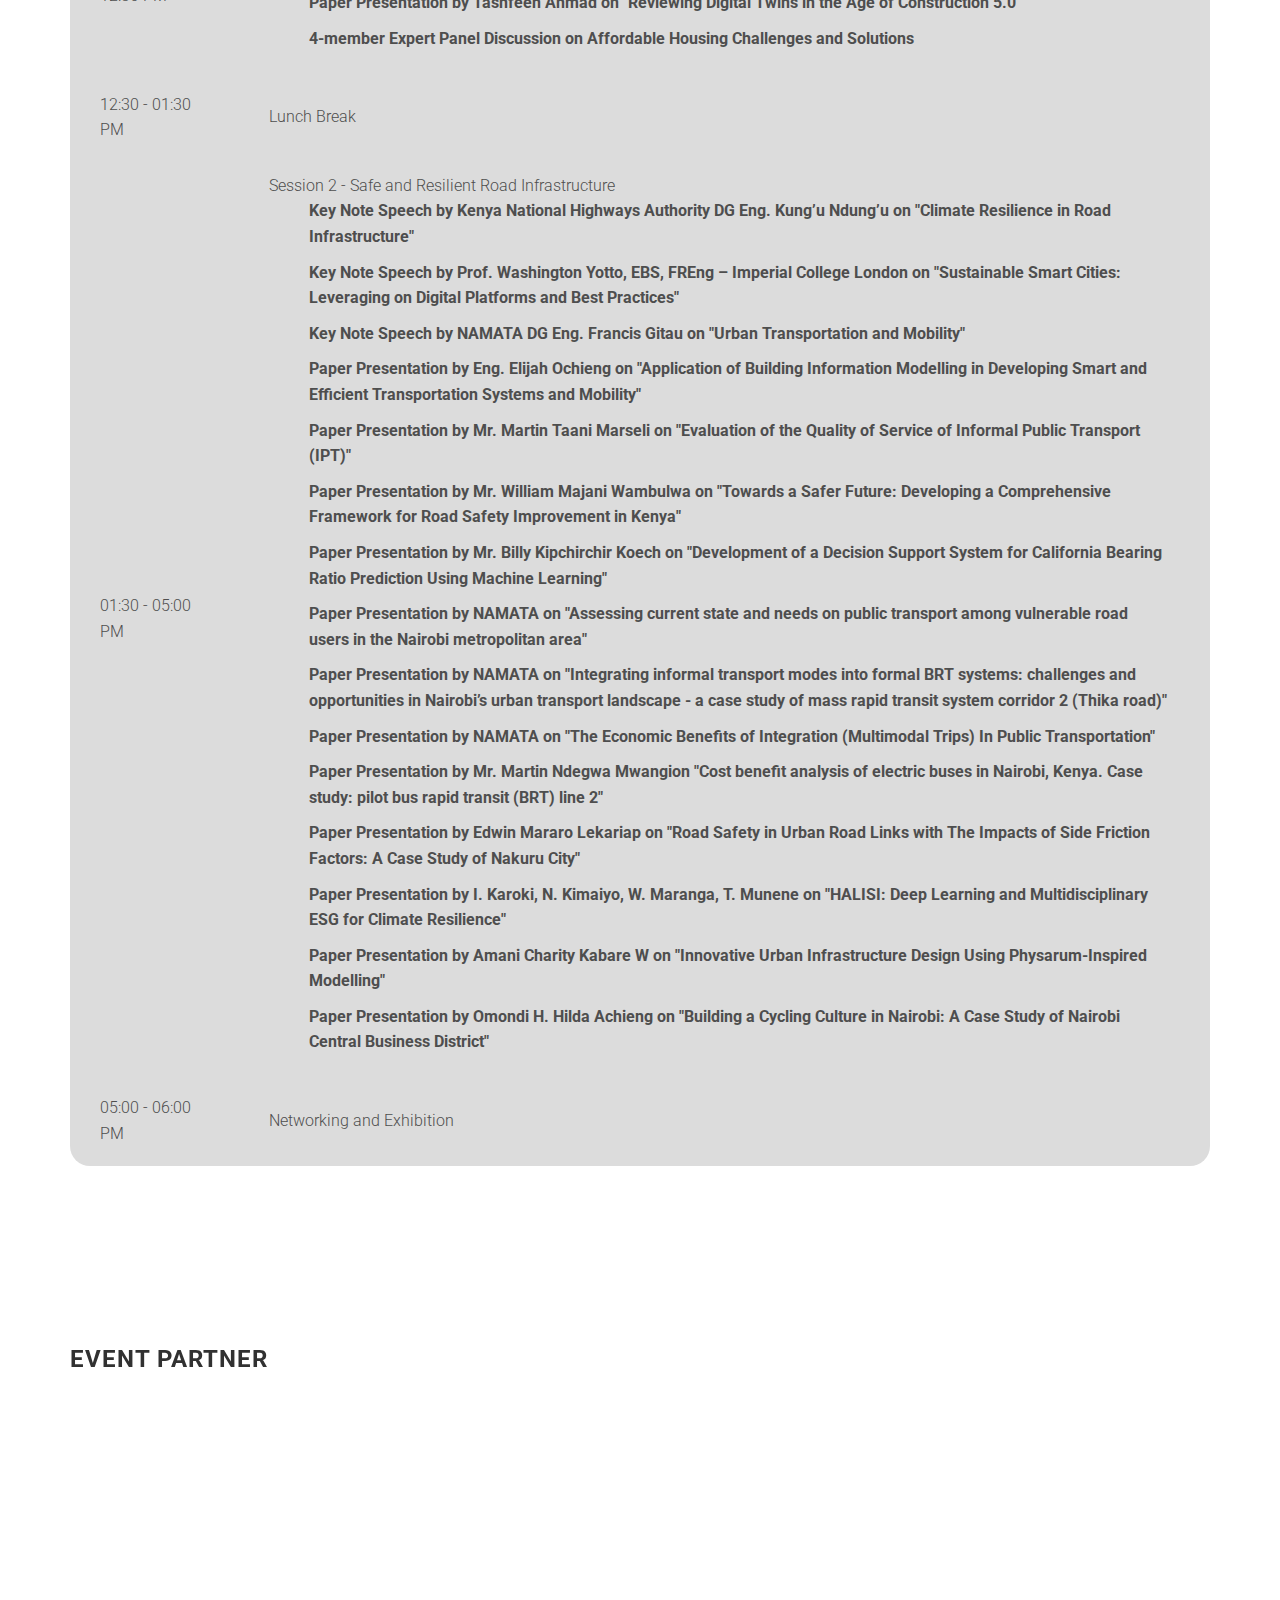
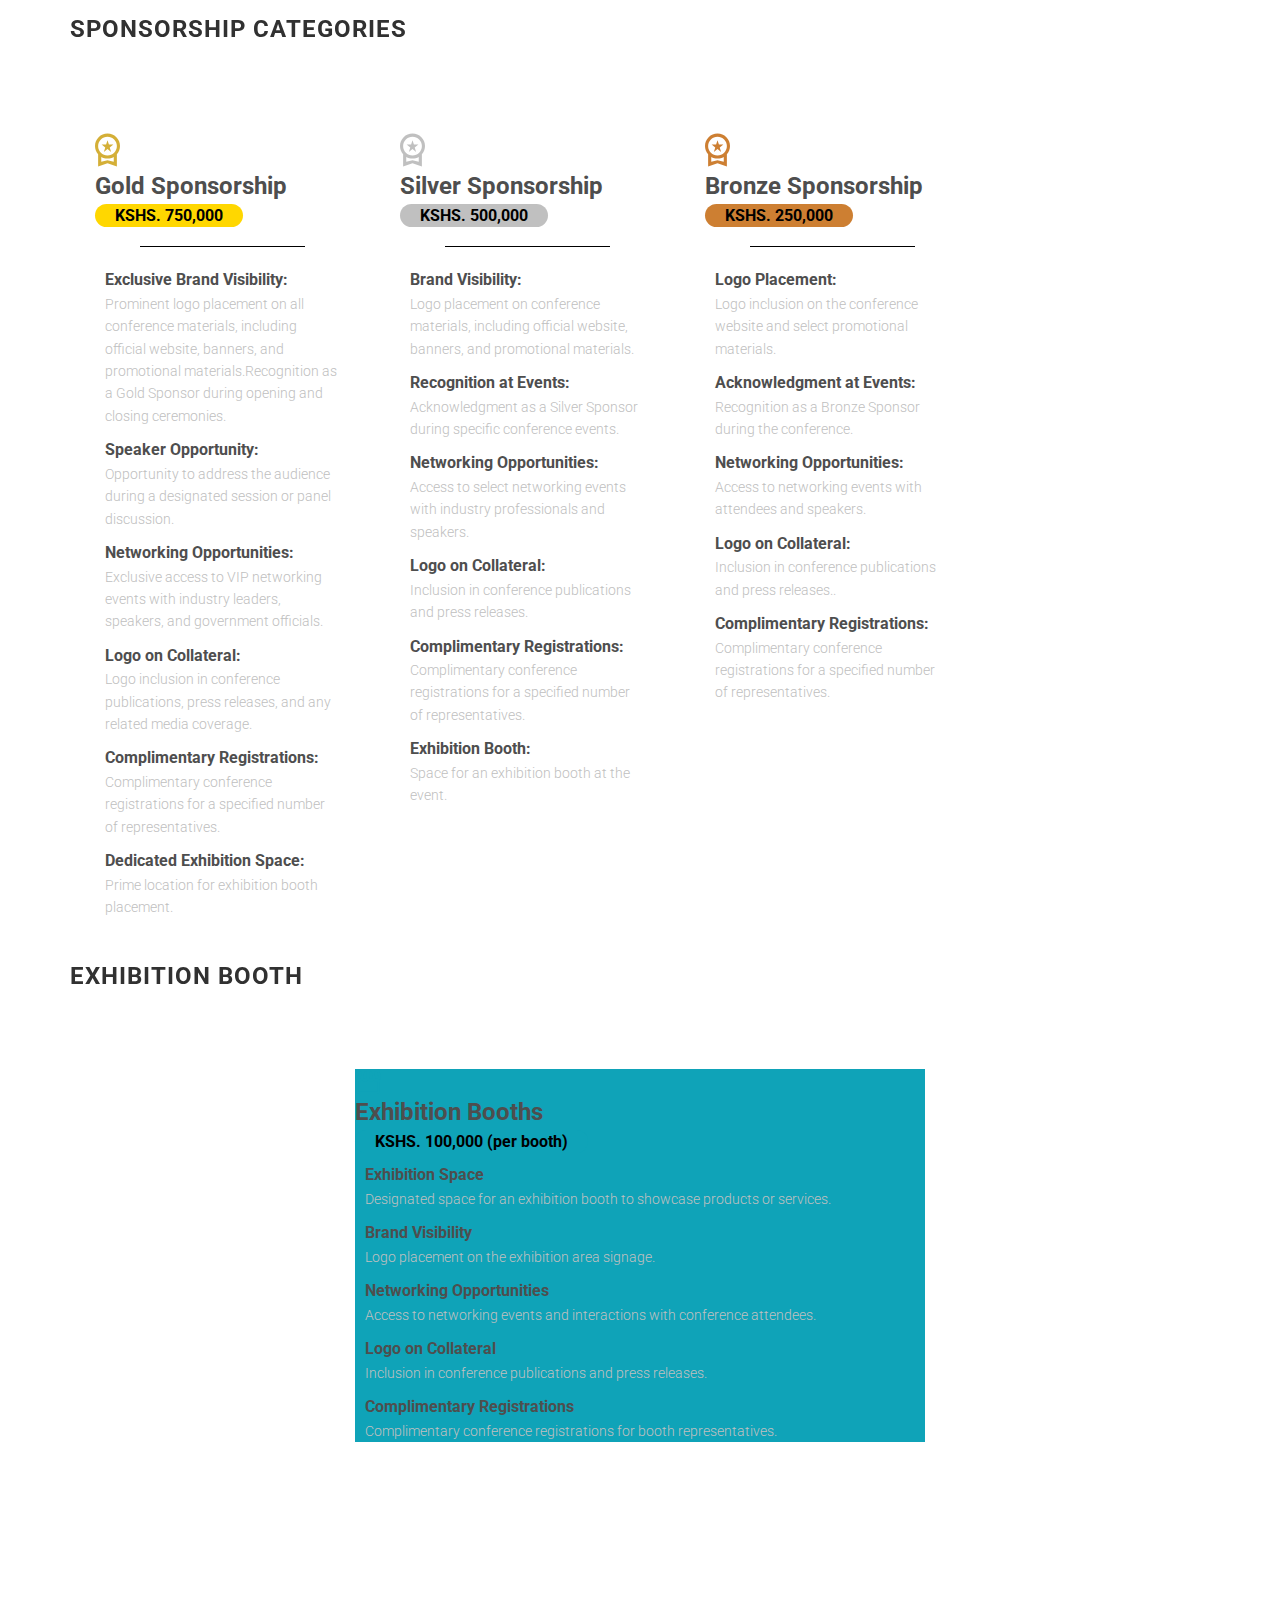
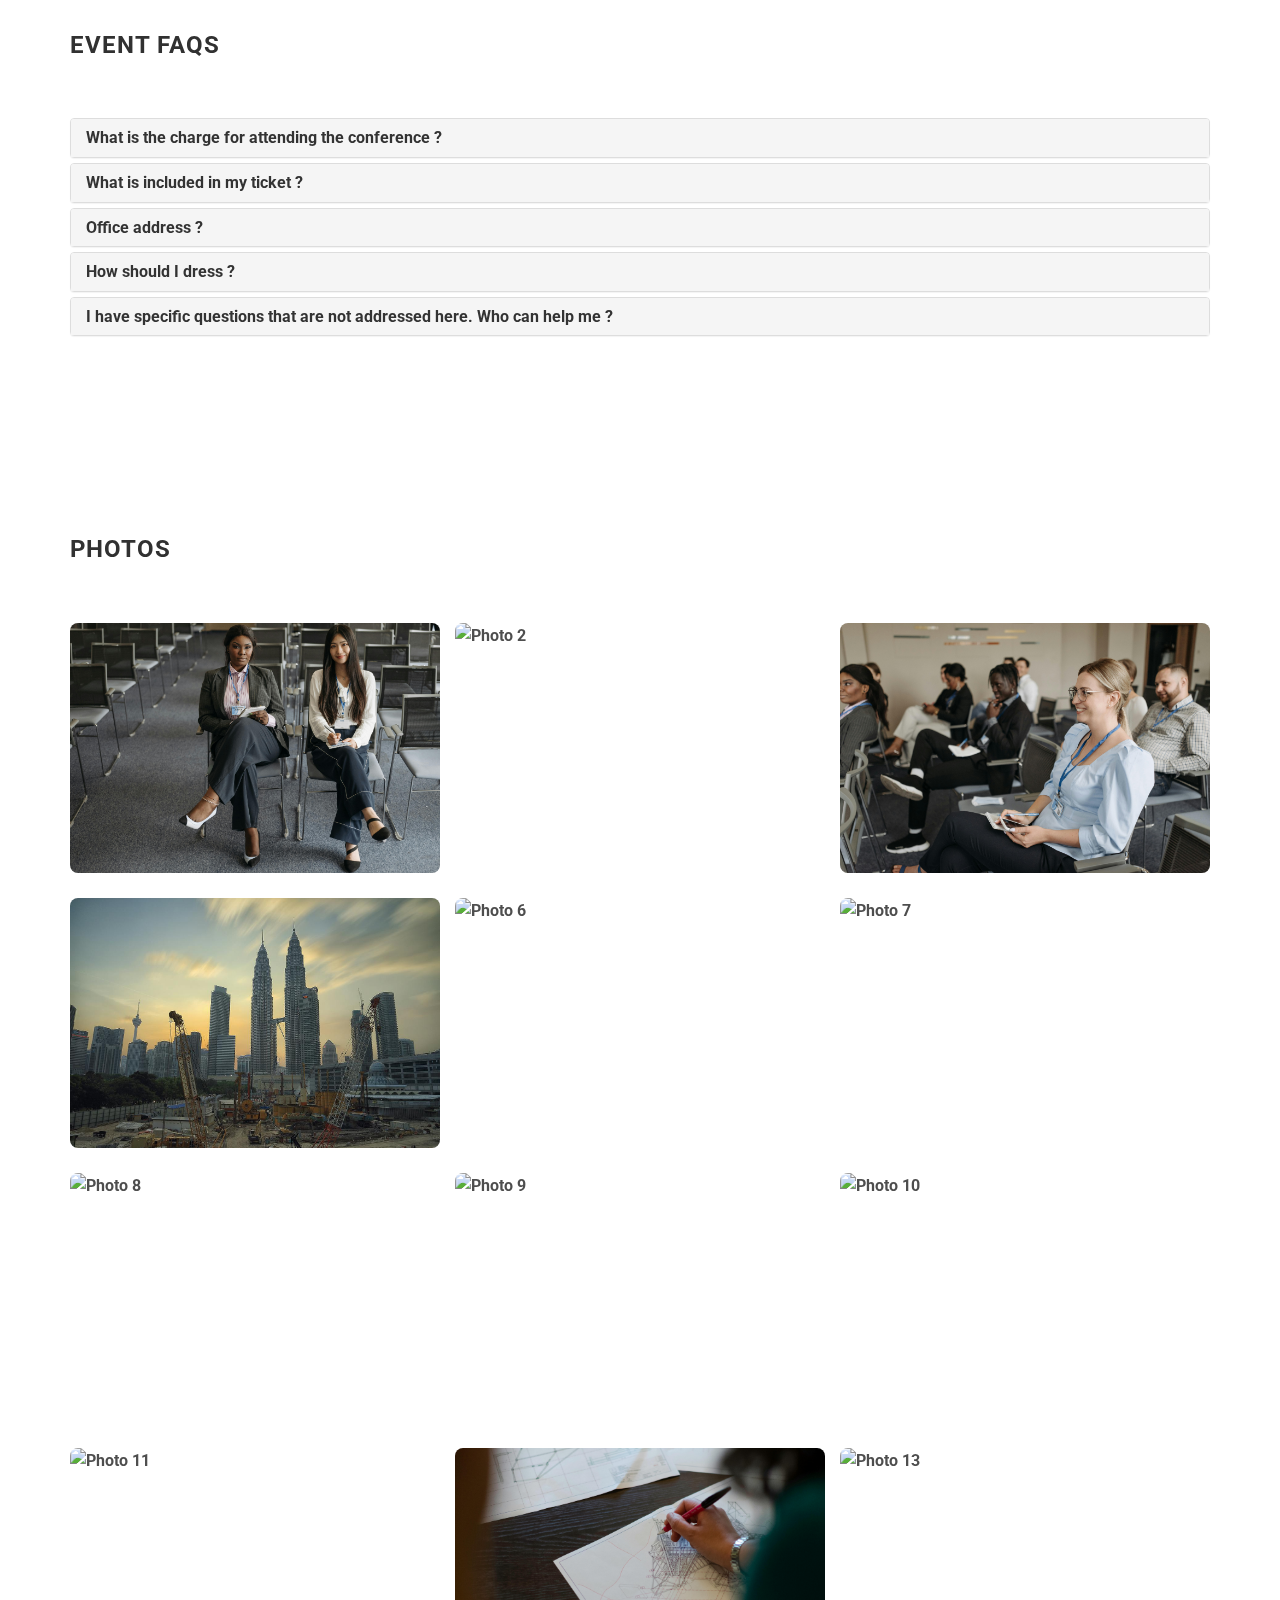
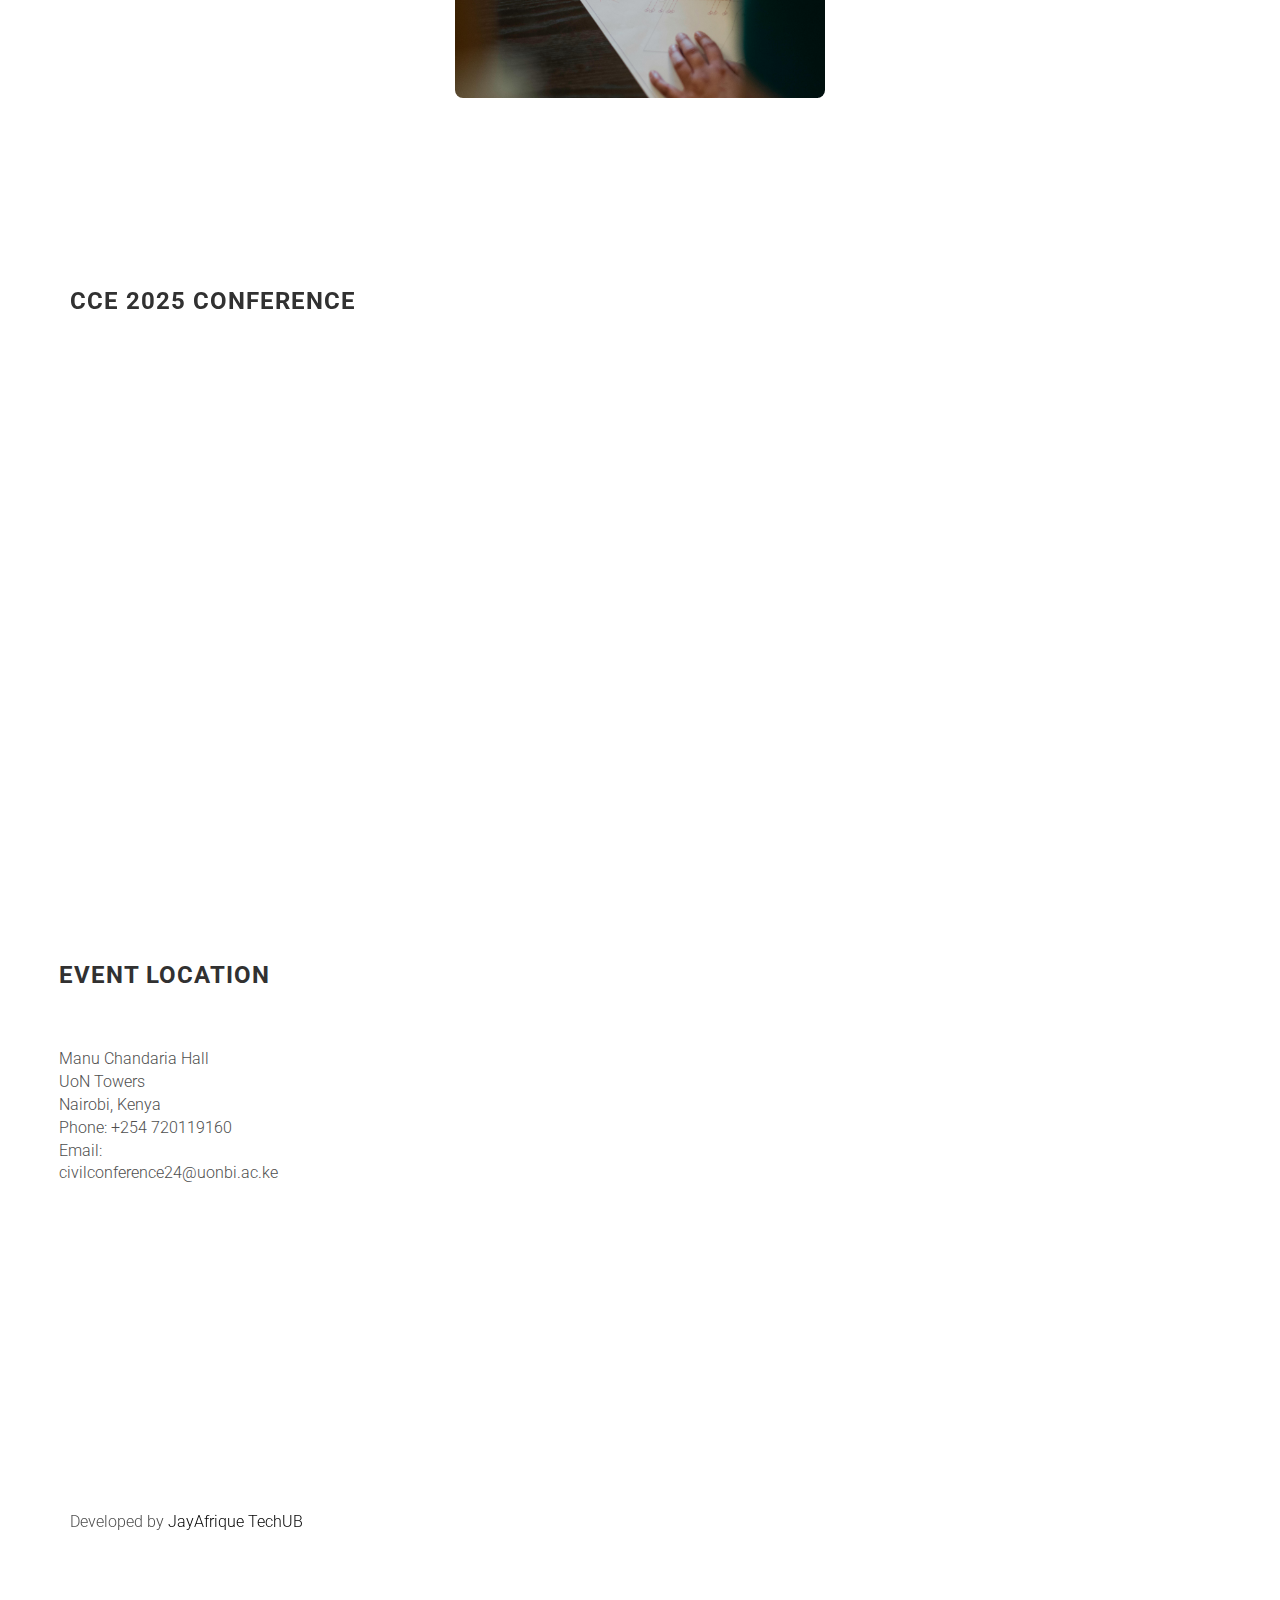
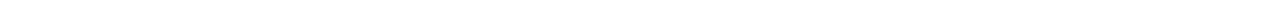
==== commit 6fc9e21b: "update" ====
--- a/cec-conference/index.html
+++ b/cec-conference/index.html
@@ -125,7 +125,7 @@
                 <a class="register-btn btn" data-scroll href="#registration">Register Now</a>
             </div>
             <div class="ebk-points">
-                <div class="ebk-point-number">20</div>                 EBK  Accredited  <br> CPD points
+                <div class="ebk-point-number">20</div> EBK Accredited <br> CPD points
             </div>
         </div>
     </header>
@@ -134,16 +134,21 @@
             <div class="row">
                 <div class="col-sm-6">
                     <h3 class="section-title">Background</h3>
-                    <p>The University of Nairobi’s Department of Civil and Construction Engineering (CCE), in
-                        partnership with the Center for Advanced Engineering Studies (CAES), is proud to announce the
-                        CCE 2025 Conference to be held between 26<sup>th</sup> - 27<sup>th</sup> June 2025 at the Manu
-                        Chandaria Hall, UoN
-                        Towers, Nairobi. The conference aims to provide a platform for scholars, researchers,
-                        practitioners, and industry experts to converge and explore innovative solutions in addressing
-                        critical challenges facing Kenya’s infrastructure development and construction sector.</p>
-                    <p>The CCE 2025 Conference seeks to be a catalyst for transformative change, fostering collaboration
-                        and driving the advancement of infrastructure development in Kenya through research, innovation,
-                        and implementation. The conference expects an attendance of approximately 750 to 1000 delegates.
+                    <p>
+                        The University of Nairobi’s Department of Civil and Construction Engineering (CCE),
+                        in collaboration with the Center for Advanced Engineering Studies (CAES), is proud to
+                        announce the 3<sup>rd</sup> Civil and Construction Engineering Conference. Scheduled for
+                        26<sup>th</sup> - 27<sup>th</sup> June 2025, this landmark event will take place at the
+                        prestigious Manu
+                        Chandaria Hall, UoN Towers, Nairobi. The conference aims to bring together scholars,
+                        researchers, practitioners, policymakers, and industry experts to foster multidisciplinary
+                        collaboration in addressing critical challenges and exploring innovative solutions in
+                        infrastructure development.
+                    </p>
+                    <p> Building on the success of the 2<sup>nd</sup>  CCE conference, this year’s event will expand its scope
+                        to emphasize the interconnectedness of engineering disciplines. The focus will be on
+                        bridging the gap between various engineering disciplines to create sustainable, resilient,
+                        and efficient infrastructure systems.
                     </p>
                     <figure>
                         <img alt="" class="about-us" src="assets/images/about-us.jpeg">
@@ -444,14 +449,12 @@
             <div class="attendance-section">
                 <!--  physical attendance -->
                 <div class="registration">
-                    <a class="registration-btn " target="_blank"
-                        href="https://paywith.nobuk.africa/gpjuokj5wo">Attend
+                    <a class="registration-btn " target="_blank" href="https://paywith.nobuk.africa/gpjuokj5wo">Attend
                         Physically</a>
                 </div>
                 <!-- virtual attendance -->
                 <div class="registration">
-                    <a class="registration-btn " target="_blank"
-                        href="https://paywith.nobuk.africa/gpjuokj5wo">Attend
+                    <a class="registration-btn " target="_blank" href="https://paywith.nobuk.africa/gpjuokj5wo">Attend
                         Virtually</a>
                 </div>
             </div>
@@ -1239,7 +1242,7 @@
                         <li class="grid-item"><img alt="Photo 13" src="assets/images/photos/photo-13.jpg"></li>
                     </ul>
                 </div>
-                
+
             </div>
         </div>
     </section>
--- a/cec-conference/assets/css/main.css
+++ b/cec-conference/assets/css/main.css
@@ -436,9 +436,10 @@
 }
 
 .theme {
-  background-color: #fbb042;
+  background-color: #fff;
   color: #000;
   padding-left: 16px;
+  border: 2px solid #0FA3B8;
   padding-right: 16px;
   padding-top: 8px;
   padding-bottom: 8px;
@@ -454,9 +455,9 @@
 
 .register-btn {
   color: #fff;
-  background-color: black;
-  border: 1px solid #fbb042;
-  /* Set border color and width */
+  background-color: #2F3844;
+  border: 1px solid #2F3844; 
+  border-radius: 50px;
   border-width: 2px;
   font-weight: bold;
   padding-left: 40px;
@@ -471,6 +472,11 @@
   /* Remove underline on hover */
 }
 
+.register-btn:hover{
+
+  color: #fff;
+}
+
 .register {
   margin: 20px !important;
 }
@@ -478,12 +484,17 @@
 .event-theme {
   font-weight: bold !important;
   text-transform: none;
-  color: #ffffff;
+  margin-top: 10px;
+  margin-bottom: 10px;
+  color: #2F3844;
   font-size: 16px !important;
 }
 
 hr {
-  width: 50%;
+  width: 65%;
+  border: none; /* Remove default styling */
+  height: 1px;  /* Set thickness */
+  background-color: black; /* Set color */
 }
 
 .cceLogo {
@@ -522,12 +533,11 @@
   margin-right: auto;
   margin-bottom: auto;
   background-color: #fbb042;
-  color: #000;
-  border-color: #000;
+  color: #000; 
   border-width: 2px;
   border-radius: 100px;
-  padding-left: 30px;
-  padding-right: 30px;
+  padding-left: 40px;
+  padding-right: 40px;
   padding-top: 5px;
   padding-bottom: 10px;
   margin-top: 30px;
@@ -538,13 +548,16 @@
   text-transform: lowercase;
   font-size: 40px !important;
   margin-right: 5px;
-  font-weight: 100;
+  font-weight: 100; 
 }
 
 .date-location {
   font-weight: bold;
+  background-color: rgba(249, 246, 245, 0.12);
+  color: #2F3844; 
+  margin: 0 auto; 
   text-transform: none;
-  width: 100%;
+  width: 50%;
 }
 
 .date-location-text {
@@ -560,8 +573,30 @@
 }
 
 .icon {
-  fill: #fbb042 !important;
+  fill: #000 !important;
   padding: 5px;
+  /* background-color: #000; */
+}
+
+.ebk-points {
+  background-color: #fbb042;
+  width: fit-content;
+  height: fit-content;
+  font-size: 16px;
+  font-family: "Braah One", serif;
+  display: block;
+  margin: 0;
+  padding: 8px;
+  color: #2F3844;
+  position: fixed; /* Fixed position to the viewport */
+  bottom: 0px; /* Distance from the bottom */
+  right: 0px; /* Distance from the right */
+  /* border-radius: 50%; Circular shape, optional */
+  text-align: center; /* Center the text inside */
+}
+
+.ebk-point-number {
+  font-size: 40px;
 }
 
 @media (max-width: 768px) {
@@ -1112,6 +1147,13 @@
   list-style-type: none;
   padding: 0;
   margin: 0;
+  display: grid;
+  grid-template-columns: repeat(auto-fit, minmax(200px, 1fr)); /* Responsive columns */
+  gap: 10px; /* Spacing between images */
+  padding: 0;
+  margin: 0;
+  list-style: none;
+  justify-content: center;
 }
 
 .grid::after {
@@ -1125,7 +1167,23 @@
   overflow: hidden;
   padding: 3px;
   margin: 0;
+  position: relative;
+  transition: transform 0.3s ease-in-out;
   width: 100%;
+}
+/* Images inside grid items */
+.grid-item img {
+  width: 100%;
+  height: auto;
+  display: block;
+  filter: grayscale(100%); /* Default grayscale */
+  transition: filter 0.5s ease, transform 0.3s ease;
+}
+
+/* Hover effect - brings back color */
+.grid-item:hover img {
+  filter: grayscale(0%);
+  transform: scale(1.05); /* Slight zoom effect */
 }
 
 @media (min-width: 768px) {
@@ -1144,6 +1202,9 @@
   figure {
     margin-bottom: 0;
   }
+  .grid {
+    grid-template-columns: repeat(auto-fit, minmax(150px, 1fr));
+}
 }
 
 @media (min-width: 992px) {
@@ -1160,6 +1221,12 @@
   }
 }
 
+@media (max-width: 480px) {
+    .grid {
+        grid-template-columns: repeat(auto-fit, minmax(120px, 1fr));
+    }
+}
+
 /* 
  * 7.0 Site-footer
  */
@@ -1187,3 +1254,58 @@
 .site-footer .social-block li a:focus {
   opacity: 0.8;
 }
+}
+/* Grid Container */
+.grid {
+  display: grid;
+  grid-template-columns: repeat(auto-fit, minmax(300px, 1fr)); /* Dynamic columns */
+  gap: 15px; /* Space between images */
+  padding: 0;
+  margin: 0;
+  list-style: none;
+  justify-content: center;
+}
+
+/* Grid Items */
+.grid-item {
+  overflow: hidden;
+  position: relative;
+  object-fit: cover;
+  transition: transform 0.3s ease-in-out;
+}
+
+/* Images */
+.grid-item img {
+  width: 100%;
+  height: 250PX;
+  object-fit: cover;
+  display: block;
+  filter: grayscale(0%); /* Make images grayscale by default */
+  transition: filter 0.5s ease, transform 0.3s ease;
+  border-radius: 8px; /* Rounded corners for a clean look */
+}
+
+/* Hover Effect */
+.grid-item:hover img {
+  filter: grayscale(0%); /* Remove grayscale on hover */
+  transform: scale(1.05); /* Slight zoom effect */
+}
+
+/* Responsive Adjustments */
+@media (max-width: 1024px) {
+  .grid {
+      grid-template-columns: repeat(auto-fit, minmax(200px, 1fr));
+  }
+}
+
+@media (max-width: 768px) {
+  .grid {
+      grid-template-columns: repeat(auto-fit, minmax(180px, 1fr));
+  }
+}
+
+@media (max-width: 480px) {
+  .grid {
+      grid-template-columns: repeat(auto-fit, minmax(140px, 1fr));
+  }
+}
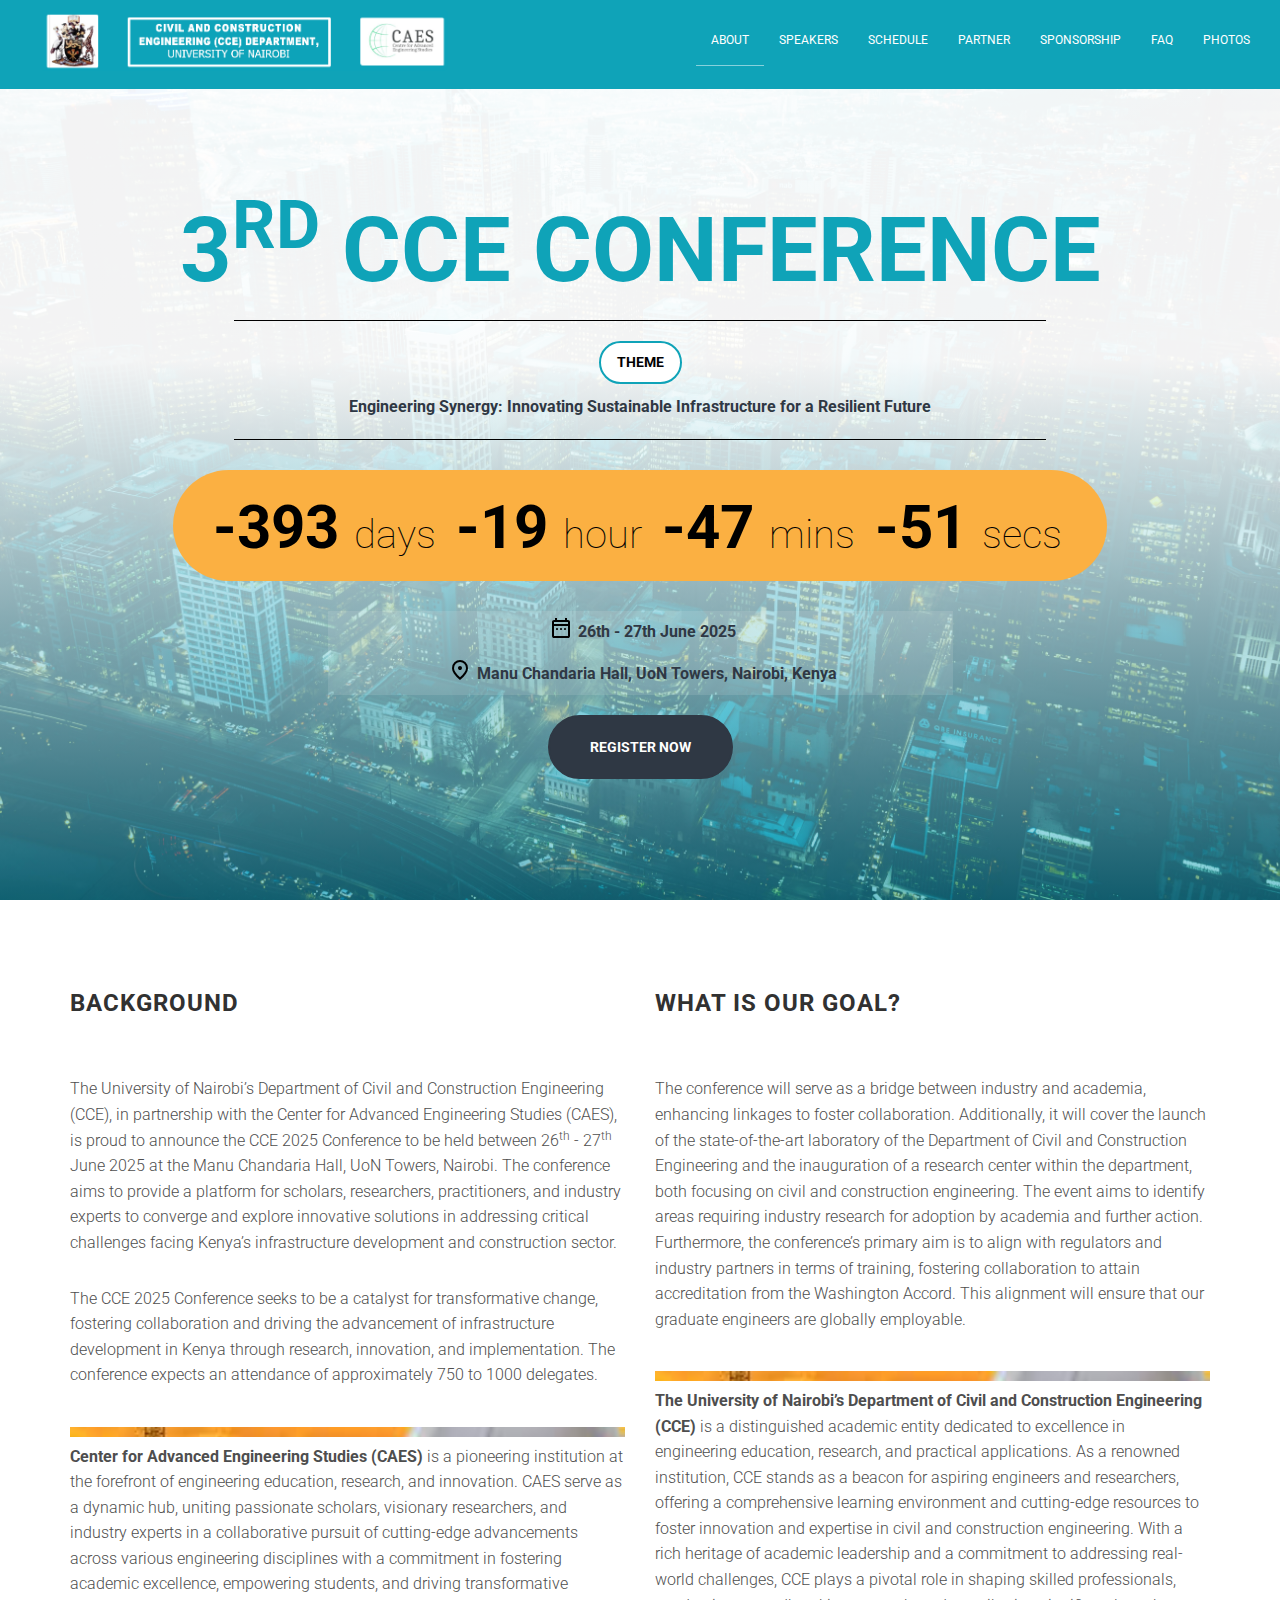
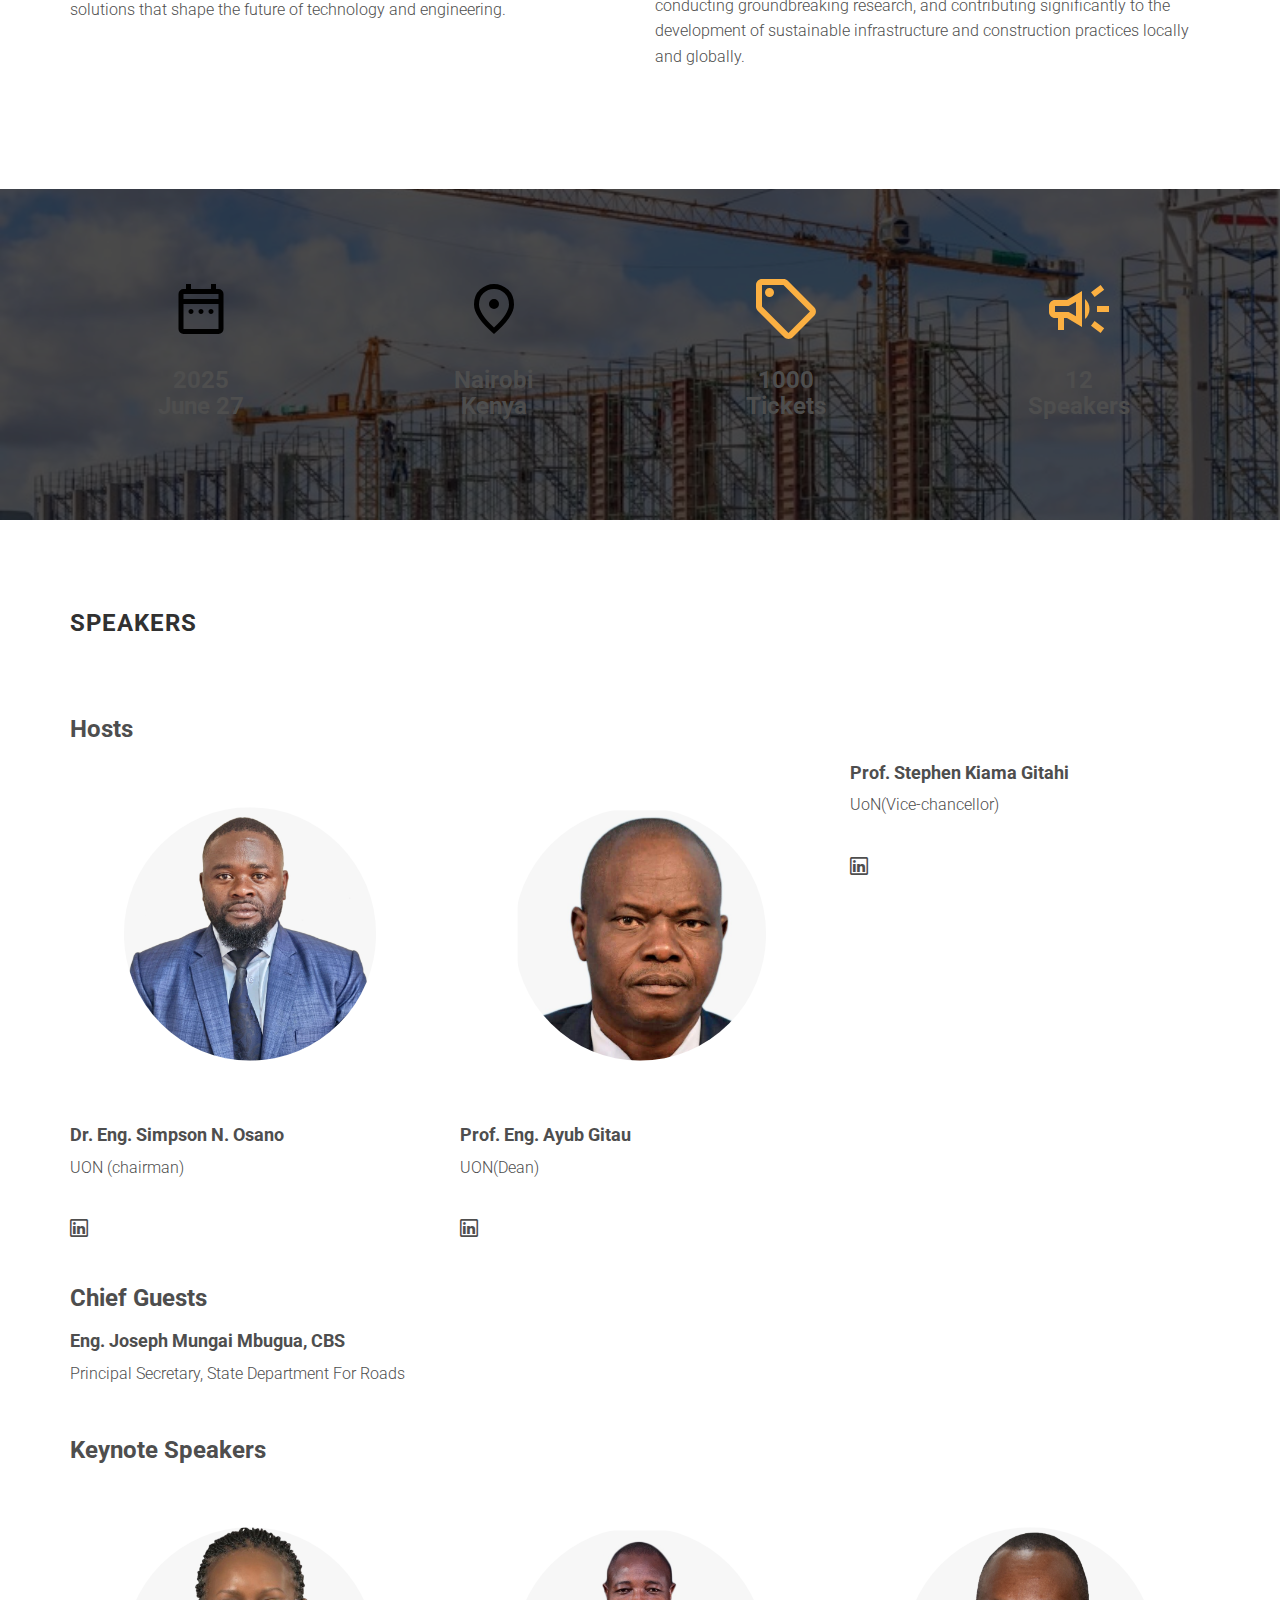
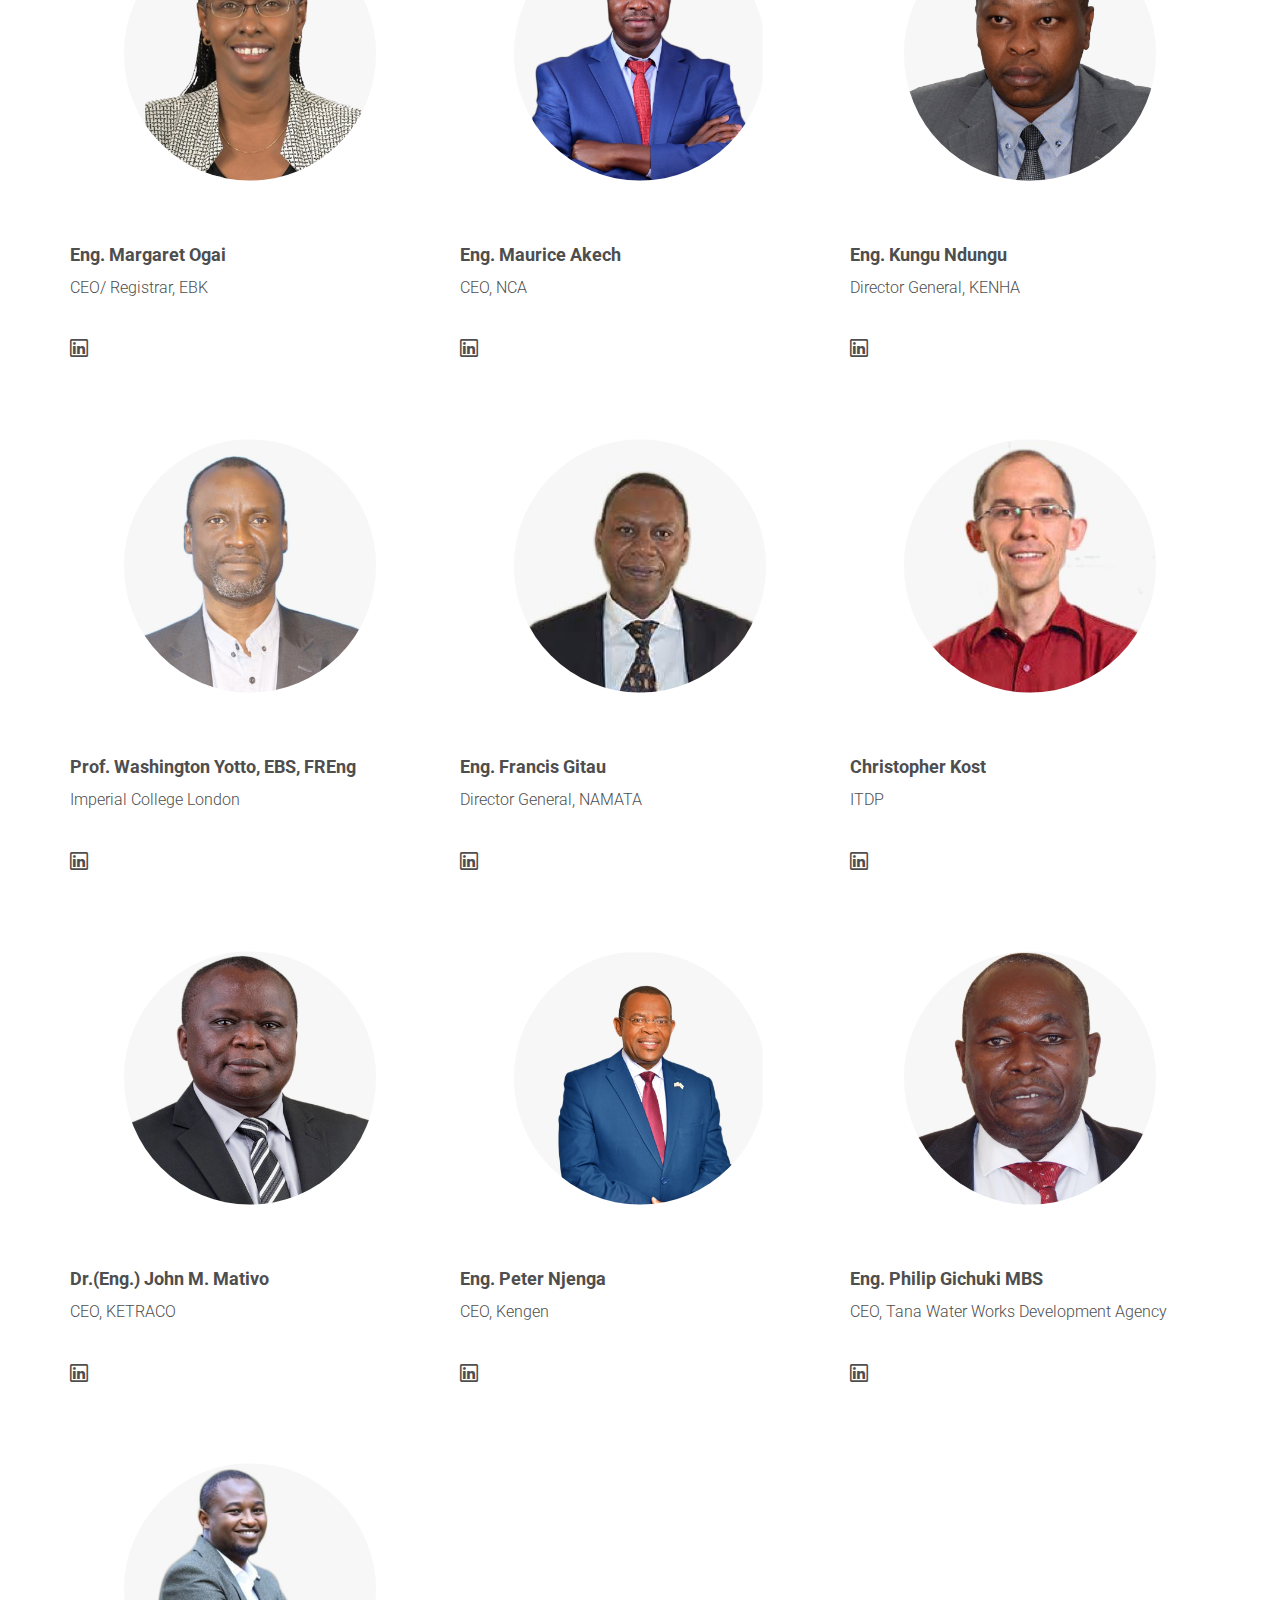
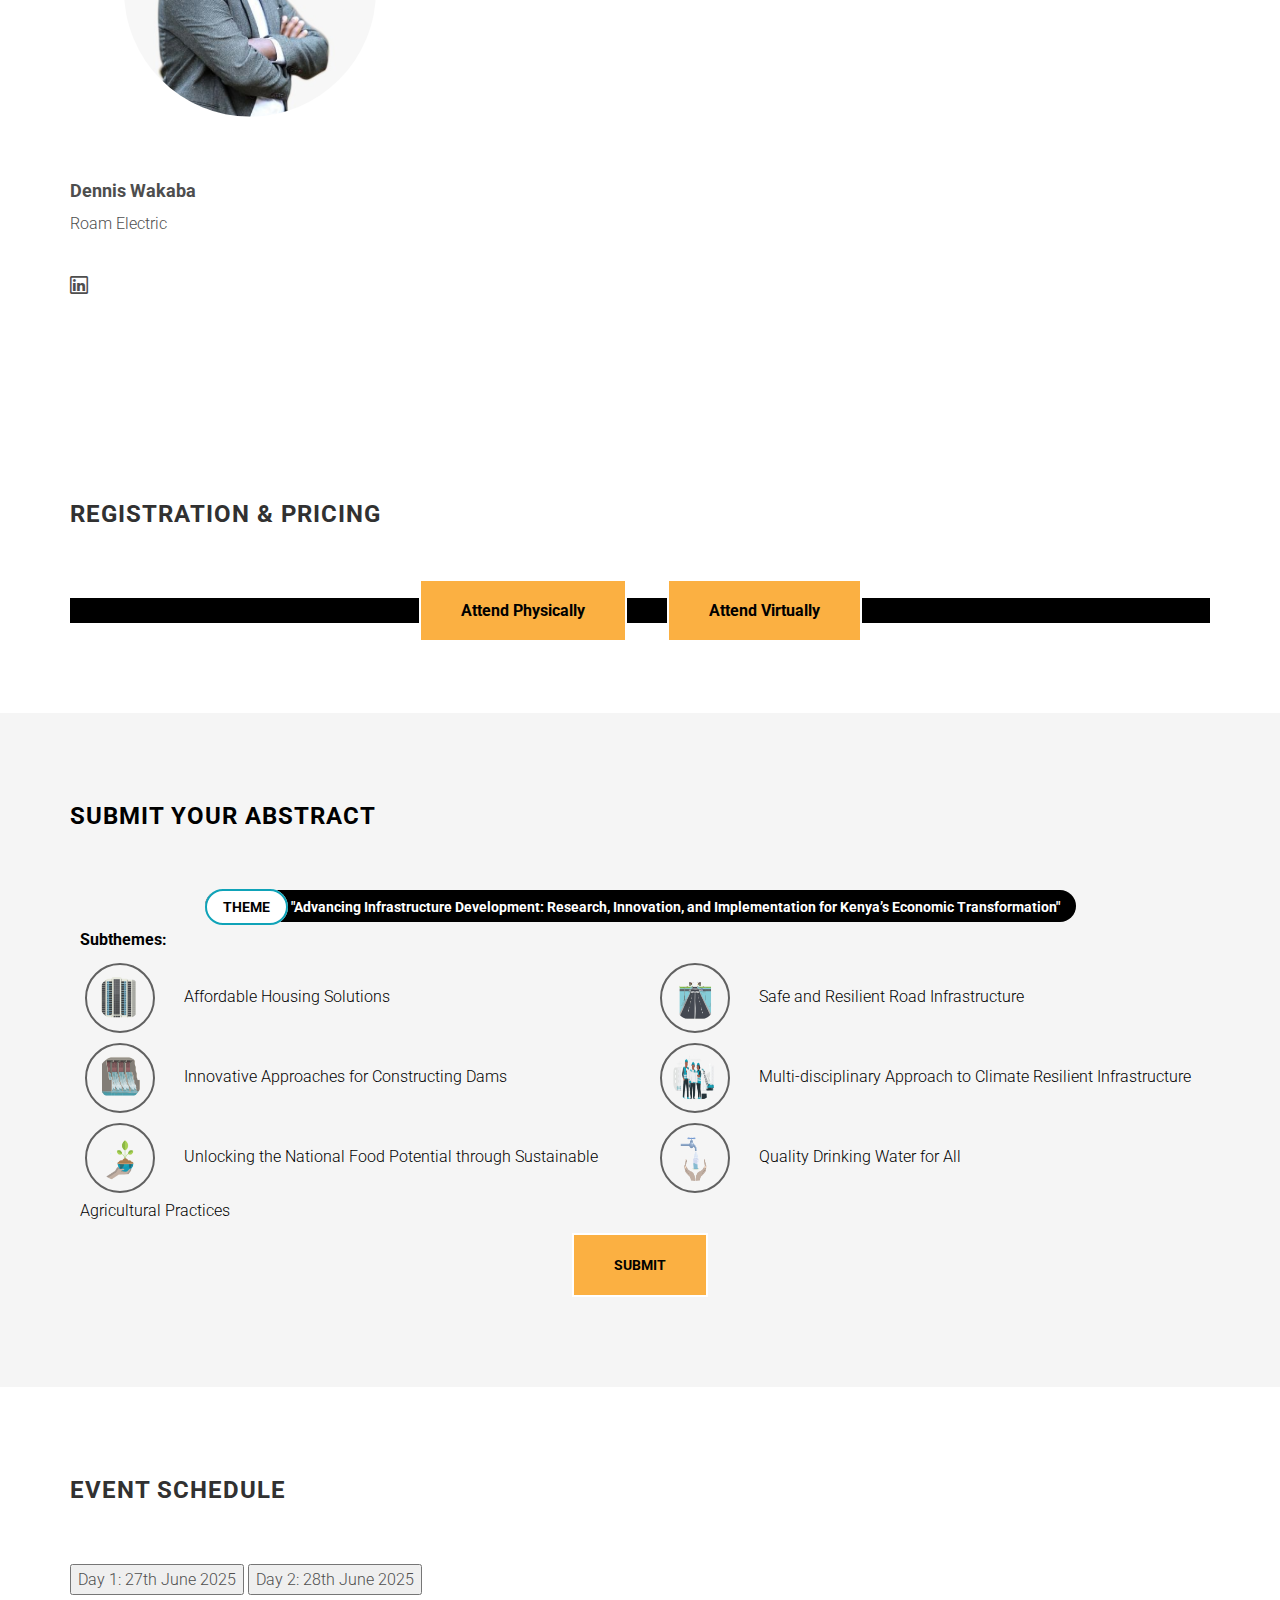
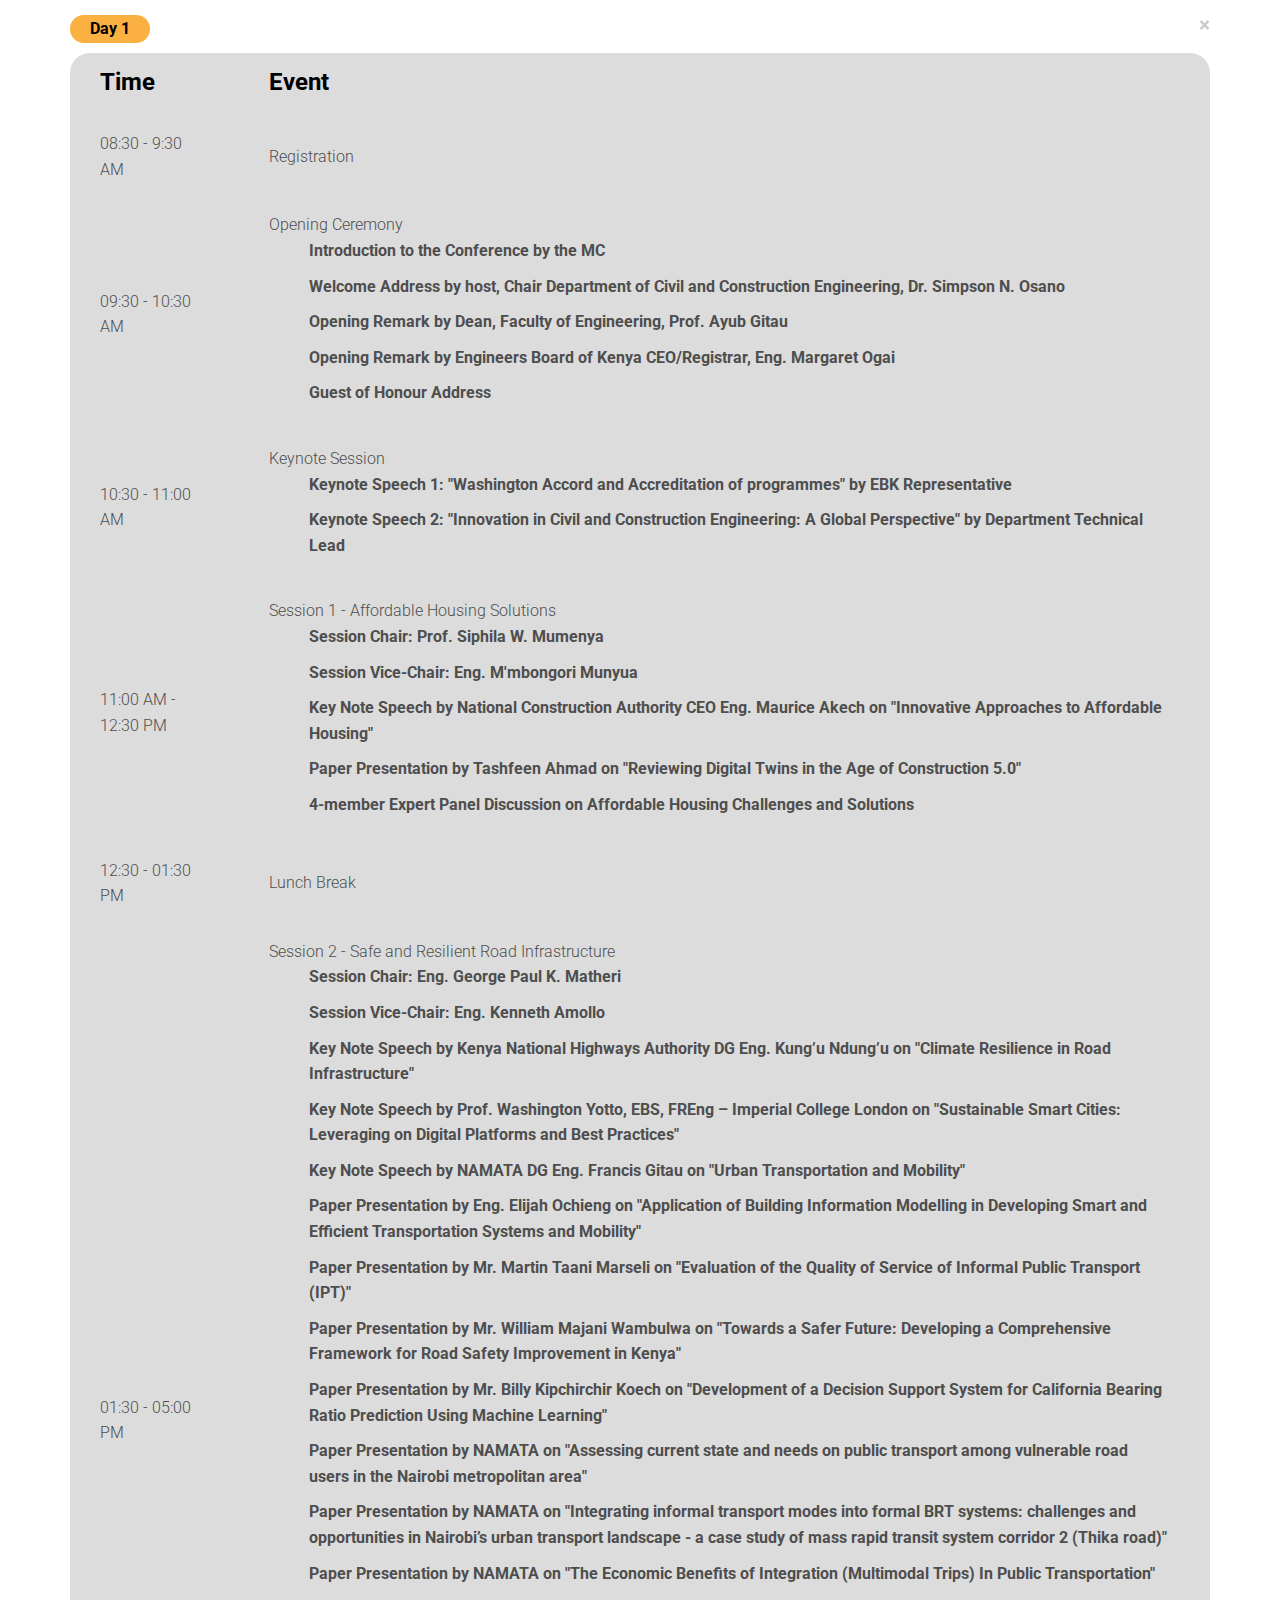
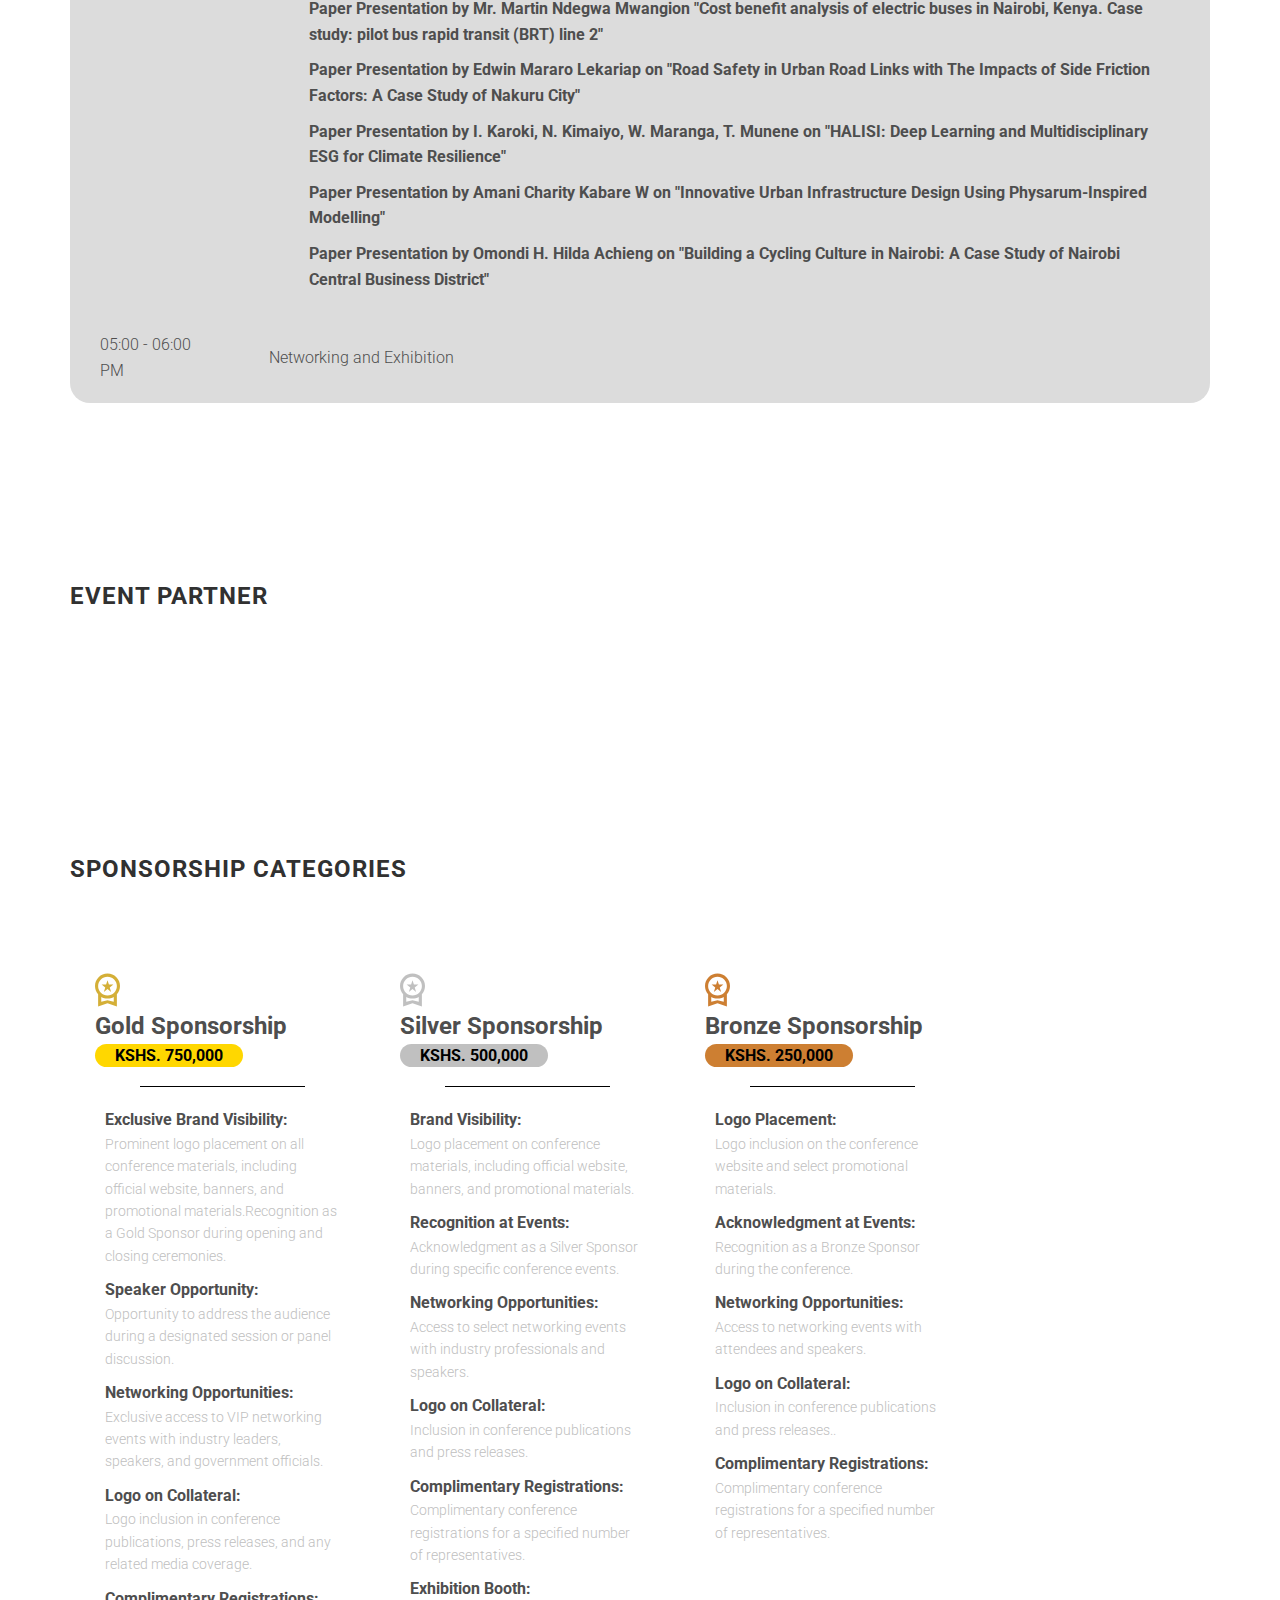
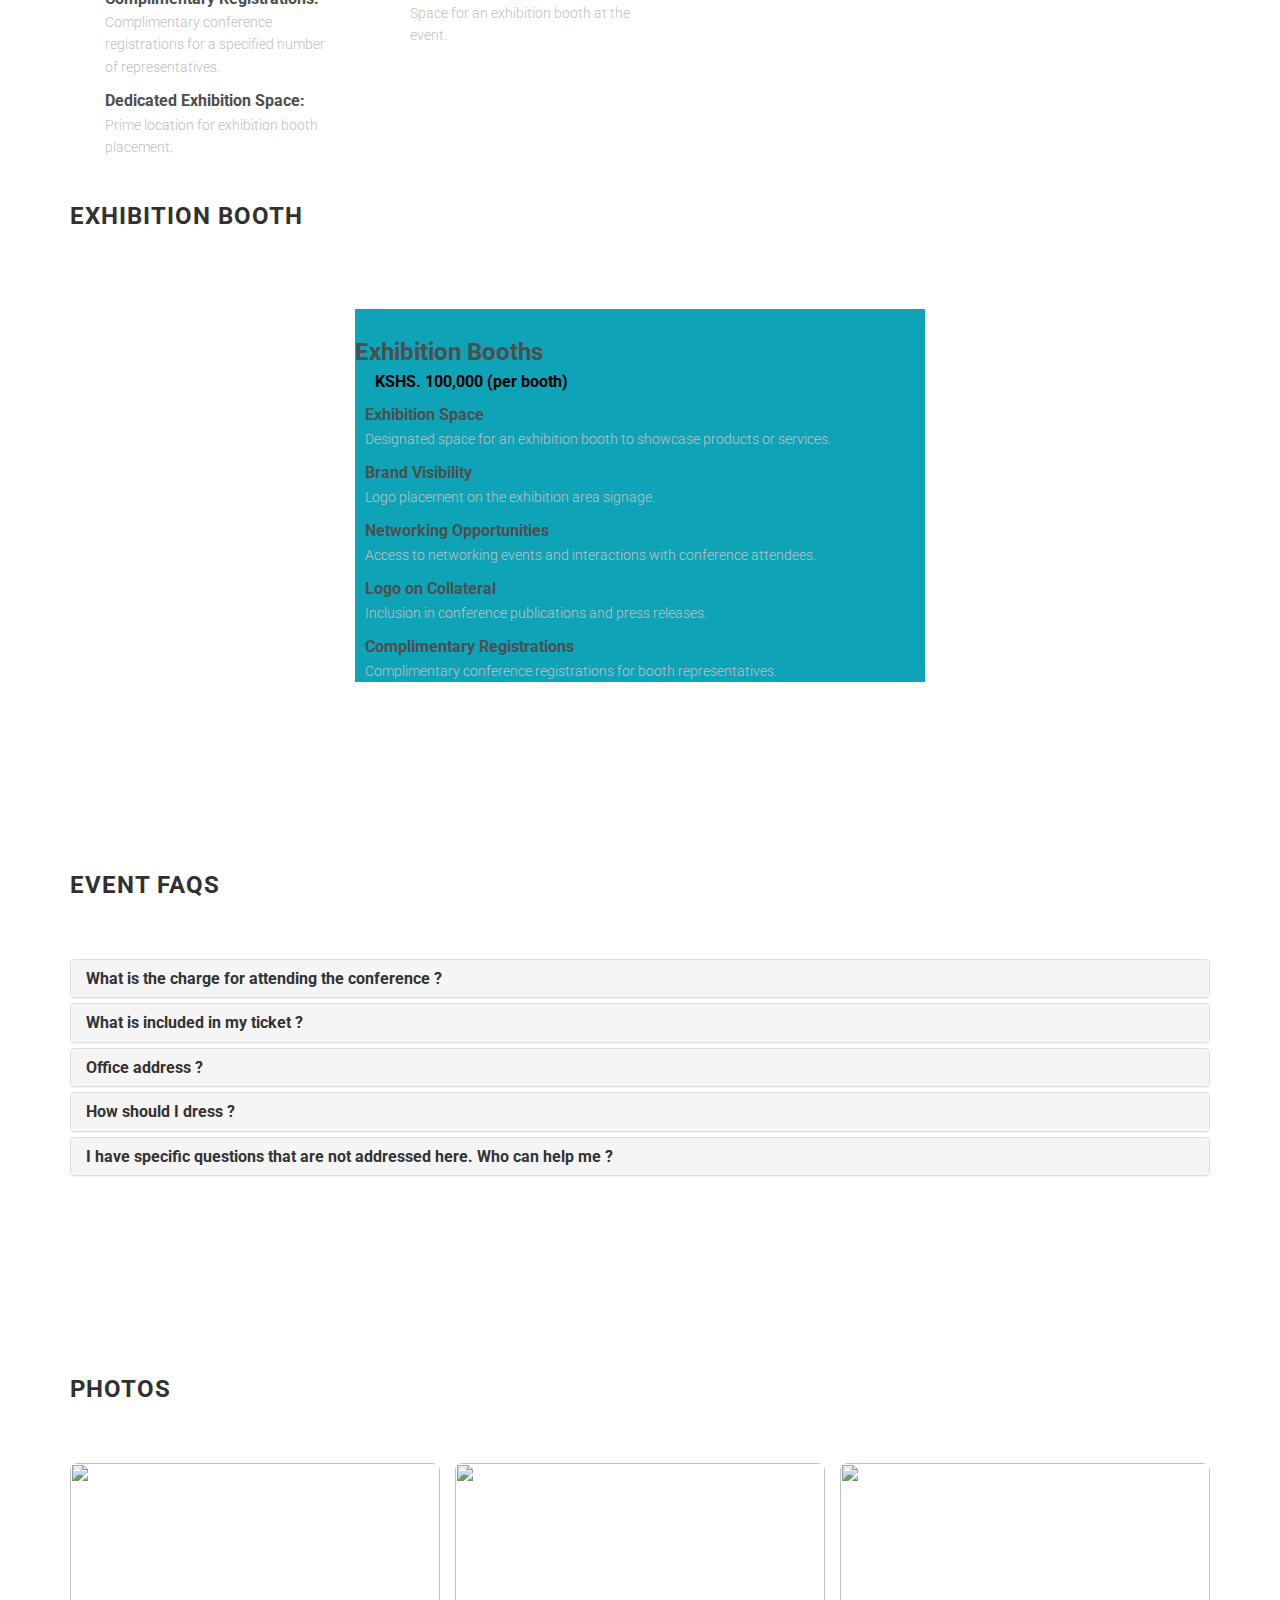
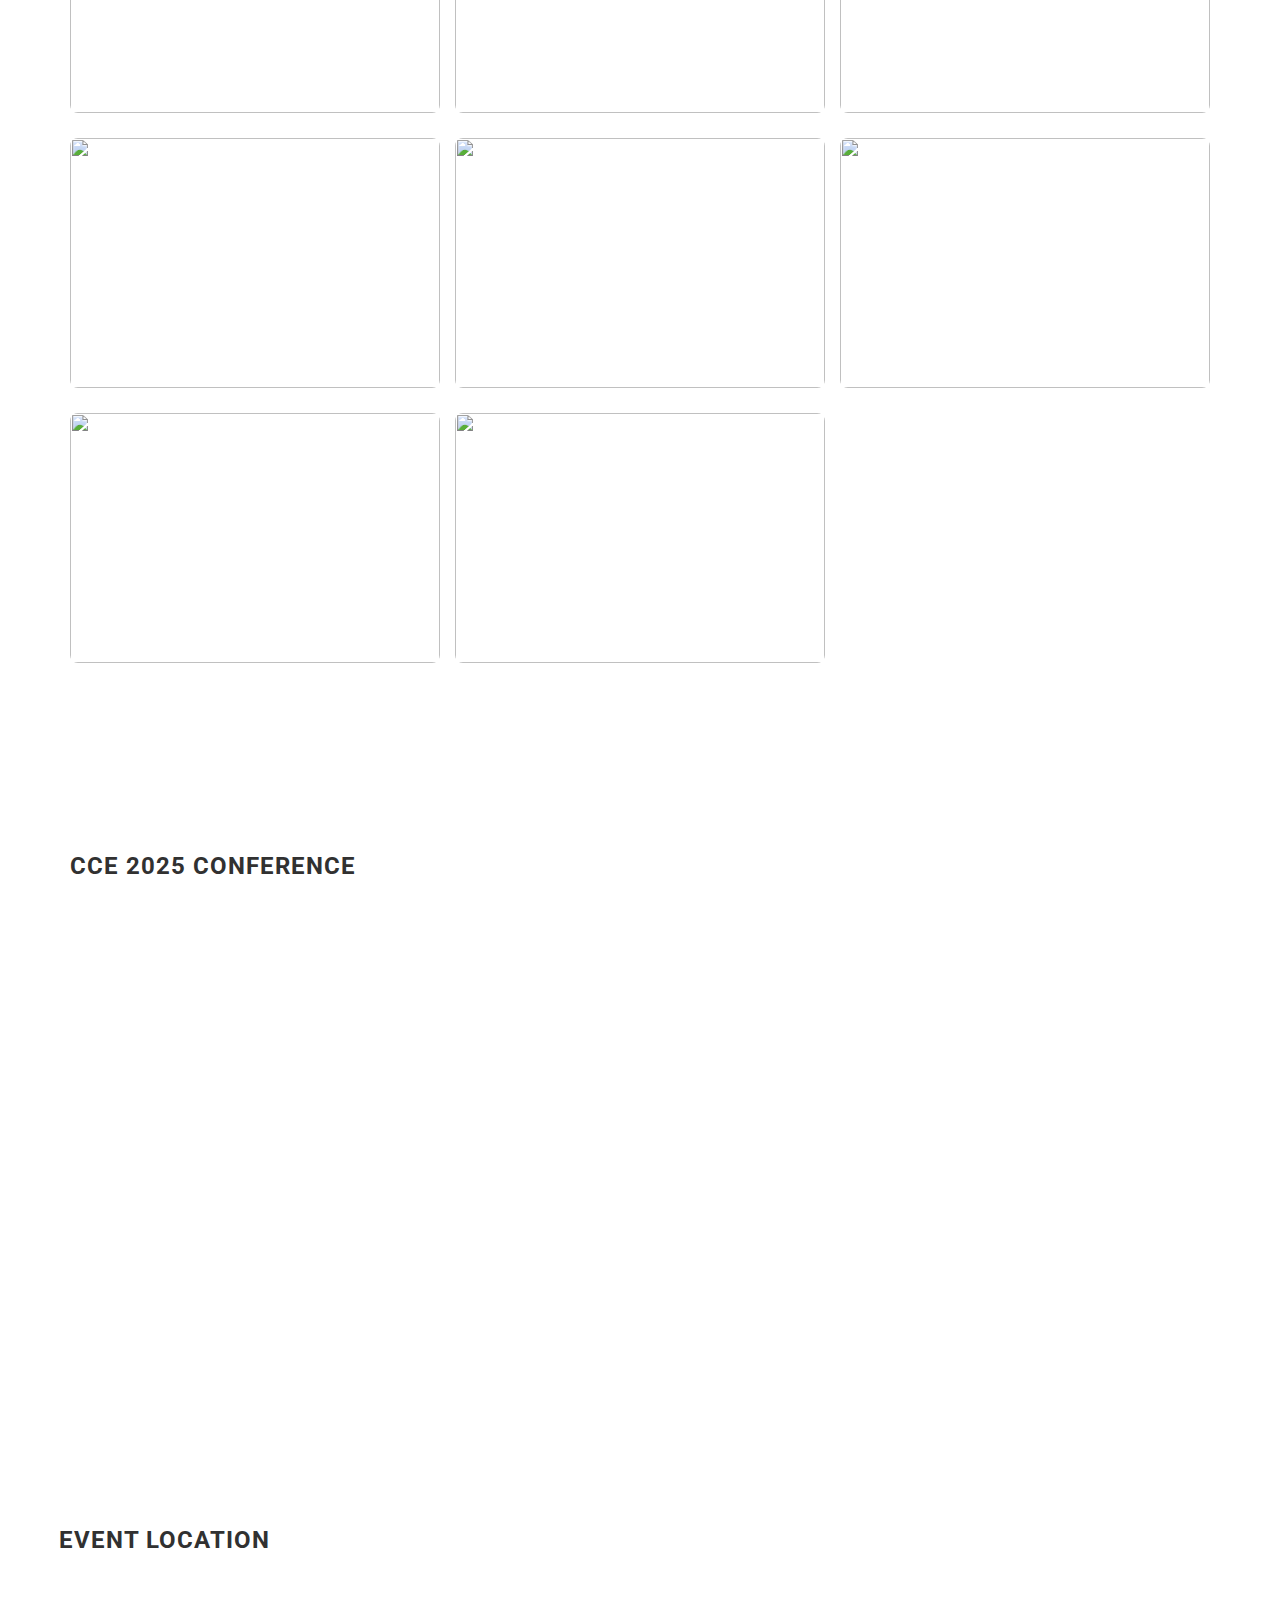
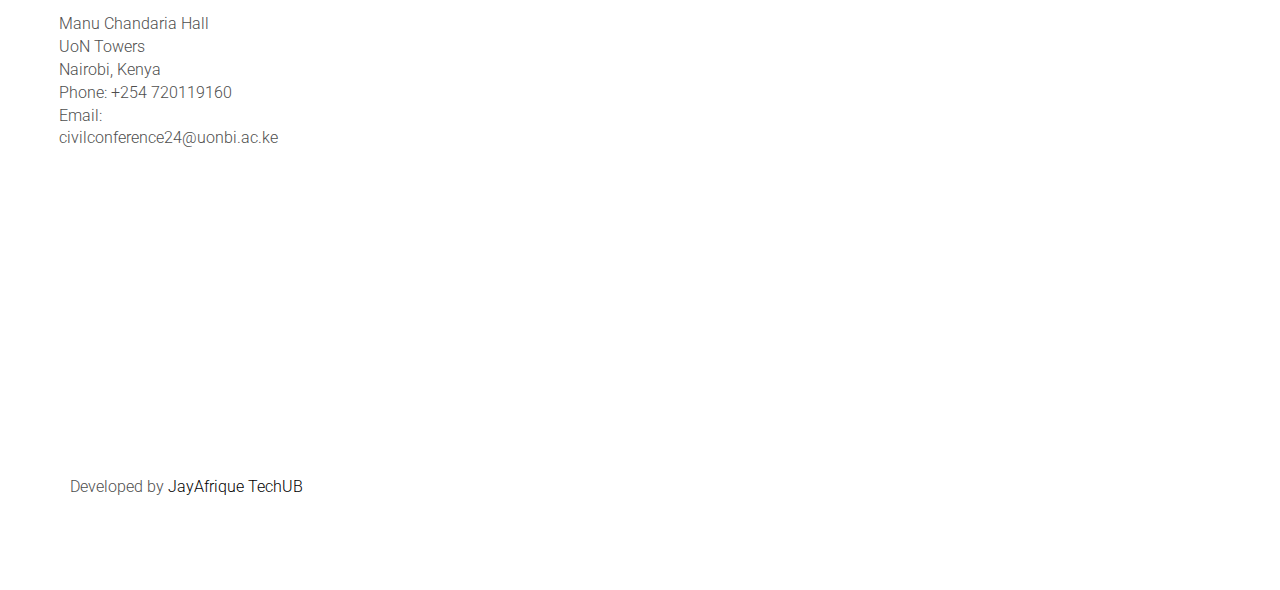
==== commit 3dbcad5f: "update" ====
--- a/cec-conference/index.html
+++ b/cec-conference/index.html
@@ -5,16 +5,15 @@
     <meta charset="utf-8">
     <meta http-equiv="X-UA-Compatible" content="IE=edge">
     <meta name="viewport" content="width=device-width, initial-scale=1">
-
     <title>CCE 2025 CONFERENCE</title>
-
     <!-- css -->
-    <link rel="stylesheet" href="bower_components/bootstrap/dist/css/bootstrap.min.css">
-    <link rel="stylesheet" href="bower_components/ionicons/css/ionicons.min.css">
-    <link rel="stylesheet" href="assets/css/main.css">
+    <link rel="stylesheet" href="./bower_components/bootstrap/dist/css/bootstrap.min.css">
+    <link rel="stylesheet" href="./bower_components/ionicons/css/ionicons.min.css">
+    <link rel="stylesheet" href="./assets/css/main.css">
     <link rel="preconnect" href="https://fonts.googleapis.com">
-    <link rel="preconnect" href="https://fonts.gstatic.com" crossorigin>
-    <link href="https://fonts.googleapis.com/css2?family=Braah+One&display=swap" rel="stylesheet">
+<link rel="preconnect" href="https://fonts.gstatic.com" crossorigin>
+<link href="https://fonts.googleapis.com/css2?family=Braah+One&display=swap" rel="stylesheet">
+    <link rel="icon" href="./assets/images/icons/favicon.png" type="image/x-icon">
 </head>
 
 <body data-spy="scroll" data-target="#site-nav">
@@ -23,9 +22,9 @@
             <div class="navbar-header">
                 <!-- logo -->
                 <div class="site-branding">
-                    <a class="logo" href="index.html">
+                    <a class="logo" href="./index.html">
                         <!-- logo image  -->
-                        <img class="cceLogo" src="assets/images/logo.png" alt="Logo">
+                        <img class="cceLogo" src="./assets/images/logo.png" alt="Logo">
                         <a CIVIL AND CONSTRUCTION ENGINEERING (CCE) 2025 CONFERENCE>
                         </a>
                 </div>
@@ -53,34 +52,16 @@
     </nav>
 
     <header id="site-header" class="site-header valign-center">
-        <div>
-
-        </div>
         <div class="intro">
-            <!-- <h2>26<sup>th</sup> - 27<sup>th</sup> June 2025 | Manu Chandaria Hall, UoN Towers, Nairobi</h2> -->
+            <!-- <h2>27th - 29th June 2025 | Manu Chandaria Hall, UoN Towers, Nairobi</h2> -->
             <h1 class="event-name">
-
-                <svg class="third" width="120" height="90" viewBox="0 0 99 70" fill="none"
-                    xmlns="http://www.w3.org/2000/svg">
-                    <path
-                        d="M9.58 64.818L9.20859 65.7465L9.21901 65.7506L9.58 64.818ZM2.98 58.713L2.04657 59.072L2.05152 59.0844L2.98 58.713ZM1.66 54.423L2.63439 54.1981L2.62633 54.1632L2.61578 54.1289L1.66 54.423ZM2.155 48.483L2.73624 49.2967L2.80358 49.2486L2.86211 49.1901L2.155 48.483ZM10.075 60.528L9.38247 61.2494L9.39717 61.2635L9.41243 61.277L10.075 60.528ZM32.515 62.343L32.8567 63.2828L32.8692 63.2783L32.8815 63.2734L32.515 62.343ZM42.58 56.403L41.9586 55.6195L41.9519 55.6248L41.9453 55.6303L42.58 56.403ZM50.83 29.013L50.0618 29.6532L50.0708 29.664L50.0802 29.6746L50.83 29.013ZM40.6 26.868L40.7961 27.8486L40.8195 27.8439L40.8425 27.8381L40.6 26.868ZM41.755 23.898L41.3078 24.7924L41.5427 24.9099L41.8049 24.8967L41.755 23.898ZM45.055 23.733L45.1049 24.7317L45.2415 24.7249L45.3712 24.6817L45.055 23.733ZM53.14 20.433L53.5727 21.3345L53.5872 21.3276L53.6014 21.3202L53.14 20.433ZM60.07 15.813L60.7316 16.5628L60.7344 16.5604L60.07 15.813ZM46.705 8.55297L47.1111 9.46677L47.1319 9.45757L47.1522 9.44737L46.705 8.55297ZM42.58 12.348L41.748 11.7933L41.6737 11.9047L41.6313 12.0318L42.58 12.348ZM40.93 9.54297L40.1962 8.86357L40.1832 8.87767L40.1707 8.89217L40.93 9.54297ZM51.16 3.27297L51.445 4.23147L51.4568 4.22797L51.4685 4.22417L51.16 3.27297ZM70.63 3.27297L70.0053 4.05387L70.0336 4.07647L70.0635 4.09697L70.63 3.27297ZM50.5 24.558L50.2423 23.5918L46.8765 24.4893L50.2059 25.5138L50.5 24.558ZM60.73 49.968L59.8652 49.4659L59.8591 49.4764L59.8532 49.4872L60.73 49.968ZM51.16 59.373L51.694 60.2185L51.6955 60.2175L51.16 59.373ZM36.97 64.983L36.766 64.004L36.7563 64.006L36.7466 64.0083L36.97 64.983ZM22.285 65.798C17.3044 65.798 13.2009 65.1473 9.941 63.8854L9.21901 65.7506C12.7791 67.1287 17.1456 67.798 22.285 67.798V65.798ZM9.9514 63.8895C6.85068 62.6492 4.88681 60.7875 3.90848 58.3416L2.05152 59.0844C3.27319 62.1385 5.70931 64.3468 9.20859 65.7465L9.9514 63.8895ZM3.91335 58.354C3.37942 56.9658 2.95342 55.5806 2.63439 54.1981L0.68561 54.6479C1.02658 56.1254 1.4805 57.6002 2.04657 59.072L3.91335 58.354ZM2.61578 54.1289C2.1953 52.7624 2 51.5997 2 50.628H0C0 51.8563 0.244695 53.2236 0.70422 54.7171L2.61578 54.1289ZM2 50.628C2 50.0984 2.20584 49.6756 2.73624 49.2967L1.57376 47.6693C0.564156 48.3904 0 49.3976 0 50.628H2ZM2.86211 49.1901C3.45719 48.595 3.81904 48.493 3.97 48.493V46.493C3.02096 46.493 2.17281 47.051 1.44789 47.7759L2.86211 49.1901ZM3.97 48.493C4.1445 48.493 4.37917 48.5549 4.69 48.788L5.89 47.188C5.32083 46.7611 4.6755 46.493 3.97 46.493V48.493ZM4.69 48.788C4.77942 48.8551 4.84944 48.9132 4.90303 48.9623C4.95727 49.0121 4.98848 49.0469 5.00413 49.0664C5.0207 49.0872 5.0108 49.0795 4.99494 49.0438C4.97841 49.0066 4.95 48.9263 4.95 48.813H6.95C6.95 48.375 6.73821 48.0325 6.56587 47.8171C6.38241 47.5877 6.14424 47.3787 5.89 47.188L4.69 48.788ZM4.95 48.813C4.95 54.1551 6.37388 58.3611 9.38247 61.2494L10.7675 59.8066C8.27612 57.4149 6.95 53.8109 6.95 48.813H4.95ZM9.41243 61.277C12.5114 64.0184 16.7931 65.323 22.12 65.323V63.323C17.1069 63.323 13.3586 62.0976 10.7376 59.779L9.41243 61.277ZM22.12 65.323C25.5545 65.323 29.1355 64.636 32.8567 63.2828L32.1733 61.4032C28.6345 62.69 25.2855 63.323 22.12 63.323V65.323ZM32.8815 63.2734C36.6107 61.8043 40.0559 59.7705 43.2147 57.1757L41.9453 55.6303C38.9441 58.0955 35.6793 60.0217 32.1485 61.4126L32.8815 63.2734ZM43.2014 57.1865C46.4801 54.5861 49.1471 51.5815 51.1925 48.1725L49.4775 47.1435C47.5629 50.3345 45.0599 53.1599 41.9586 55.6195L43.2014 57.1865ZM51.1925 48.1725C53.2629 44.7218 54.305 41.0247 54.305 37.098H52.305C52.305 40.6513 51.3671 43.9942 49.4775 47.1435L51.1925 48.1725ZM54.305 37.098C54.305 33.4339 53.4466 30.467 51.5798 28.3514L50.0802 29.6746C51.5134 31.299 52.305 33.7221 52.305 37.098H54.305ZM51.5982 28.3728C49.7623 26.1698 47.3931 25.043 44.56 25.043V27.043C46.7869 27.043 48.5977 27.8962 50.0618 29.6532L51.5982 28.3728ZM44.56 25.043C44.2192 25.043 43.6771 25.1367 43.036 25.2703C42.3574 25.4117 41.4629 25.6215 40.3575 25.8979L40.8425 27.8381C41.9371 27.5645 42.8026 27.3618 43.444 27.2282C44.1229 27.0868 44.4608 27.043 44.56 27.043V25.043ZM40.4039 25.8874C39.2846 26.1113 38.3594 26.3408 37.6438 26.5793L38.2762 28.4767C38.8806 28.2752 39.7154 28.0647 40.7961 27.8486L40.4039 25.8874ZM37.6438 26.5793C37.06 26.7739 36.5634 26.858 36.145 26.858V28.858C36.8266 28.858 37.54 28.7221 38.2762 28.4767L37.6438 26.5793ZM36.145 26.858C35.6315 26.858 35.427 26.7593 35.3719 26.7193C35.3551 26.707 35.3544 26.7029 35.3525 26.6988C35.3481 26.6893 35.33 26.6441 35.33 26.538H33.33C33.33 27.2338 33.5865 27.8937 34.1956 28.3367C34.7455 28.7367 35.4485 28.858 36.145 28.858V26.858ZM35.33 26.538C35.33 25.9181 35.5674 25.5043 36.1403 25.1821C36.797 24.8126 37.911 24.568 39.61 24.568V22.568C37.789 22.568 36.263 22.8184 35.1597 23.4389C33.9726 24.1067 33.33 25.1779 33.33 26.538H35.33ZM39.61 24.568C39.6104 24.568 39.6109 24.568 39.6113 24.568C39.6117 24.568 39.6122 24.568 39.6126 24.568C39.613 24.568 39.6134 24.568 39.6139 24.568C39.6143 24.568 39.6147 24.568 39.6152 24.568C39.6156 24.568 39.616 24.568 39.6165 24.568C39.6169 24.568 39.6173 24.568 39.6178 24.568C39.6182 24.568 39.6186 24.568 39.6191 24.568C39.6195 24.568 39.6199 24.568 39.6204 24.568C39.6208 24.568 39.6212 24.568 39.6217 24.568C39.6221 24.568 39.6225 24.568 39.623 24.568C39.6234 24.568 39.6238 24.568 39.6243 24.568C39.6247 24.568 39.6251 24.568 39.6256 24.568C39.626 24.568 39.6264 24.568 39.6269 24.568C39.6273 24.568 39.6277 24.568 39.6282 24.568C39.6286 24.568 39.629 24.568 39.6295 24.568C39.6299 24.568 39.6304 24.568 39.6308 24.568C39.6312 24.568 39.6317 24.568 39.6321 24.568C39.6325 24.568 39.633 24.568 39.6334 24.568C39.6338 24.568 39.6343 24.568 39.6347 24.568C39.6352 24.568 39.6356 24.568 39.636 24.568C39.6365 24.568 39.6369 24.568 39.6373 24.568C39.6378 24.568 39.6382 24.568 39.6387 24.568C39.6391 24.568 39.6395 24.568 39.64 24.568C39.6404 24.568 39.6409 24.568 39.6413 24.568C39.6417 24.568 39.6422 24.568 39.6426 24.568C39.6431 24.568 39.6435 24.568 39.6439 24.568C39.6444 24.568 39.6448 24.568 39.6453 24.568C39.6457 24.568 39.6461 24.568 39.6466 24.568C39.647 24.568 39.6475 24.568 39.6479 24.568C39.6484 24.568 39.6488 24.568 39.6492 24.568C39.6497 24.568 39.6501 24.568 39.6506 24.568C39.651 24.568 39.6515 24.568 39.6519 24.568C39.6523 24.568 39.6528 24.568 39.6532 24.568C39.6537 24.568 39.6541 24.568 39.6546 24.568C39.655 24.568 39.6554 24.568 39.6559 24.568C39.6563 24.568 39.6568 24.568 39.6572 24.568C39.6577 24.568 39.6581 24.568 39.6586 24.568C39.659 24.568 39.6594 24.568 39.6599 24.568C39.6603 24.568 39.6608 24.568 39.6612 24.568C39.6617 24.568 39.6621 24.568 39.6626 24.568C39.663 24.568 39.6635 24.568 39.6639 24.568C39.6644 24.568 39.6648 24.568 39.6653 24.568C39.6657 24.568 39.6661 24.568 39.6666 24.568C39.667 24.568 39.6675 24.568 39.6679 24.568C39.6684 24.568 39.6688 24.568 39.6693 24.568C39.6697 24.568 39.6702 24.568 39.6706 24.568C39.6711 24.568 39.6715 24.568 39.672 24.568C39.6724 24.568 39.6729 24.568 39.6733 24.568C39.6738 24.568 39.6742 24.568 39.6747 24.568C39.6751 24.568 39.6756 24.568 39.676 24.568C39.6765 24.568 39.6769 24.568 39.6774 24.568C39.6778 24.568 39.6783 24.568 39.6787 24.568C39.6792 24.568 39.6796 24.568 39.6801 24.568C39.6805 24.568 39.681 24.568 39.6814 24.568C39.6819 24.568 39.6824 24.568 39.6828 24.568C39.6833 24.568 39.6837 24.568 39.6842 24.568C39.6846 24.568 39.6851 24.568 39.6855 24.568C39.686 24.568 39.6864 24.568 39.6869 24.568C39.6873 24.568 39.6878 24.568 39.6882 24.568C39.6887 24.568 39.6892 24.568 39.6896 24.568C39.6901 24.568 39.6905 24.568 39.691 24.568C39.6914 24.568 39.6919 24.568 39.6923 24.568C39.6928 24.568 39.6933 24.568 39.6937 24.568C39.6942 24.568 39.6946 24.568 39.6951 24.568C39.6955 24.568 39.696 24.568 39.6964 24.568C39.6969 24.568 39.6974 24.568 39.6978 24.568C39.6983 24.568 39.6987 24.568 39.6992 24.568C39.6997 24.568 39.7001 24.568 39.7006 24.568C39.701 24.568 39.7015 24.568 39.7019 24.568C39.7024 24.568 39.7029 24.568 39.7033 24.568C39.7038 24.568 39.7042 24.568 39.7047 24.568C39.7052 24.568 39.7056 24.568 39.7061 24.568C39.7065 24.568 39.707 24.568 39.7075 24.568C39.7079 24.568 39.7084 24.568 39.7088 24.568C39.7093 24.568 39.7098 24.568 39.7102 24.568C39.7107 24.568 39.7111 24.568 39.7116 24.568C39.7121 24.568 39.7125 24.568 39.713 24.568C39.7135 24.568 39.7139 24.568 39.7144 24.568C39.7148 24.568 39.7153 24.568 39.7158 24.568C39.7162 24.568 39.7167 24.568 39.7172 24.568C39.7176 24.568 39.7181 24.568 39.7185 24.568C39.719 24.568 39.7195 24.568 39.7199 24.568C39.7204 24.568 39.7209 24.568 39.7213 24.568C39.7218 24.568 39.7223 24.568 39.7227 24.568C39.7232 24.568 39.7237 24.568 39.7241 24.568C39.7246 24.568 39.7251 24.568 39.7255 24.568C39.726 24.568 39.7264 24.568 39.7269 24.568C39.7274 24.568 39.7278 24.568 39.7283 24.568C39.7288 24.568 39.7292 24.568 39.7297 24.568C39.7302 24.568 39.7306 24.568 39.7311 24.568C39.7316 24.568 39.7321 24.568 39.7325 24.568C39.733 24.568 39.7335 24.568 39.7339 24.568C39.7344 24.568 39.7349 24.568 39.7353 24.568C39.7358 24.568 39.7363 24.568 39.7367 24.568C39.7372 24.568 39.7377 24.568 39.7381 24.568C39.7386 24.568 39.7391 24.568 39.7396 24.568C39.74 24.568 39.7405 24.568 39.741 24.568C39.7414 24.568 39.7419 24.568 39.7424 24.568C39.7428 24.568 39.7433 24.568 39.7438 24.568C39.7443 24.568 39.7447 24.568 39.7452 24.568C39.7457 24.568 39.7461 24.568 39.7466 24.568C39.7471 24.568 39.7476 24.568 39.748 24.568C39.7485 24.568 39.749 24.568 39.7495 24.568C39.7499 24.568 39.7504 24.568 39.7509 24.568C39.7513 24.568 39.7518 24.568 39.7523 24.568C39.7528 24.568 39.7532 24.568 39.7537 24.568C39.7542 24.568 39.7547 24.568 39.7551 24.568C39.7556 24.568 39.7561 24.568 39.7566 24.568C39.757 24.568 39.7575 24.568 39.758 24.568C39.7585 24.568 39.7589 24.568 39.7594 24.568C39.7599 24.568 39.7604 24.568 39.7608 24.568C39.7613 24.568 39.7618 24.568 39.7623 24.568C39.7627 24.568 39.7632 24.568 39.7637 24.568C39.7642 24.568 39.7647 24.568 39.7651 24.568C39.7656 24.568 39.7661 24.568 39.7666 24.568C39.767 24.568 39.7675 24.568 39.768 24.568C39.7685 24.568 39.769 24.568 39.7694 24.568C39.7699 24.568 39.7704 24.568 39.7709 24.568C39.7714 24.568 39.7718 24.568 39.7723 24.568C39.7728 24.568 39.7733 24.568 39.7738 24.568C39.7742 24.568 39.7747 24.568 39.7752 24.568C39.7757 24.568 39.7762 24.568 39.7766 24.568C39.7771 24.568 39.7776 24.568 39.7781 24.568C39.7786 24.568 39.779 24.568 39.7795 24.568C39.78 24.568 39.7805 24.568 39.781 24.568C39.7815 24.568 39.7819 24.568 39.7824 24.568C39.7829 24.568 39.7834 24.568 39.7839 24.568C39.7843 24.568 39.7848 24.568 39.7853 24.568C39.7858 24.568 39.7863 24.568 39.7868 24.568C39.7872 24.568 39.7877 24.568 39.7882 24.568C39.7887 24.568 39.7892 24.568 39.7897 24.568C39.7902 24.568 39.7906 24.568 39.7911 24.568C39.7916 24.568 39.7921 24.568 39.7926 24.568C39.7931 24.568 39.7936 24.568 39.794 24.568C39.7945 24.568 39.795 24.568 39.7955 24.568C39.796 24.568 39.7965 24.568 39.797 24.568C39.7974 24.568 39.7979 24.568 39.7984 24.568C39.7989 24.568 39.7994 24.568 39.7999 24.568C39.8004 24.568 39.8009 24.568 39.8013 24.568C39.8018 24.568 39.8023 24.568 39.8028 24.568C39.8033 24.568 39.8038 24.568 39.8043 24.568C39.8048 24.568 39.8053 24.568 39.8057 24.568C39.8062 24.568 39.8067 24.568 39.8072 24.568C39.8077 24.568 39.8082 24.568 39.8087 24.568C39.8092 24.568 39.8097 24.568 39.8101 24.568C39.8106 24.568 39.8111 24.568 39.8116 24.568C39.8121 24.568 39.8126 24.568 39.8131 24.568C39.8136 24.568 39.8141 24.568 39.8146 24.568C39.8151 24.568 39.8156 24.568 39.816 24.568C39.8165 24.568 39.817 24.568 39.8175 24.568C39.818 24.568 39.8185 24.568 39.819 24.568C39.8195 24.568 39.82 24.568 39.8205 24.568C39.821 24.568 39.8215 24.568 39.822 24.568C39.8225 24.568 39.823 24.568 39.8234 24.568C39.8239 24.568 39.8244 24.568 39.8249 24.568C39.8254 24.568 39.8259 24.568 39.8264 24.568C39.8269 24.568 39.8274 24.568 39.8279 24.568C39.8284 24.568 39.8289 24.568 39.8294 24.568C39.8299 24.568 39.8304 24.568 39.8309 24.568C39.8314 24.568 39.8319 24.568 39.8324 24.568C39.8329 24.568 39.8334 24.568 39.8339 24.568C39.8344 24.568 39.8349 24.568 39.8353 24.568C39.8358 24.568 39.8363 24.568 39.8368 24.568C39.8373 24.568 39.8378 24.568 39.8383 24.568C39.8388 24.568 39.8393 24.568 39.8398 24.568C39.8403 24.568 39.8408 24.568 39.8413 24.568C39.8418 24.568 39.8423 24.568 39.8428 24.568C39.8433 24.568 39.8438 24.568 39.8443 24.568C39.8448 24.568 39.8453 24.568 39.8458 24.568C39.8463 24.568 39.8468 24.568 39.8473 24.568C39.8478 24.568 39.8483 24.568 39.8488 24.568C39.8493 24.568 39.8498 24.568 39.8503 24.568C39.8508 24.568 39.8513 24.568 39.8518 24.568C39.8523 24.568 39.8529 24.568 39.8534 24.568C39.8539 24.568 39.8544 24.568 39.8549 24.568C39.8554 24.568 39.8559 24.568 39.8564 24.568C39.8569 24.568 39.8574 24.568 39.8579 24.568C39.8584 24.568 39.8589 24.568 39.8594 24.568C39.8599 24.568 39.8604 24.568 39.8609 24.568C39.8614 24.568 39.8619 24.568 39.8624 24.568C39.8629 24.568 39.8634 24.568 39.8639 24.568C39.8644 24.568 39.865 24.568 39.8655 24.568C39.866 24.568 39.8665 24.568 39.867 24.568C39.8675 24.568 39.868 24.568 39.8685 24.568C39.869 24.568 39.8695 24.568 39.87 24.568C39.8705 24.568 39.871 24.568 39.8715 24.568C39.8721 24.568 39.8726 24.568 39.8731 24.568C39.8736 24.568 39.8741 24.568 39.8746 24.568C39.8751 24.568 39.8756 24.568 39.8761 24.568C39.8766 24.568 39.8771 24.568 39.8776 24.568C39.8782 24.568 39.8787 24.568 39.8792 24.568C39.8797 24.568 39.8802 24.568 39.8807 24.568C39.8812 24.568 39.8817 24.568 39.8822 24.568C39.8827 24.568 39.8833 24.568 39.8838 24.568C39.8843 24.568 39.8848 24.568 39.8853 24.568C39.8858 24.568 39.8863 24.568 39.8868 24.568C39.8873 24.568 39.8879 24.568 39.8884 24.568C39.8889 24.568 39.8894 24.568 39.8899 24.568C39.8904 24.568 39.8909 24.568 39.8915 24.568C39.892 24.568 39.8925 24.568 39.893 24.568C39.8935 24.568 39.894 24.568 39.8945 24.568C39.895 24.568 39.8956 24.568 39.8961 24.568C39.8966 24.568 39.8971 24.568 39.8976 24.568C39.8981 24.568 39.8986 24.568 39.8992 24.568C39.8997 24.568 39.9002 24.568 39.9007 24.568C39.9012 24.568 39.9017 24.568 39.9023 24.568C39.9028 24.568 39.9033 24.568 39.9038 24.568C39.9043 24.568 39.9048 24.568 39.9054 24.568C39.9059 24.568 39.9064 24.568 39.9069 24.568C39.9074 24.568 39.9079 24.568 39.9085 24.568C39.909 24.568 39.9095 24.568 39.91 24.568C39.9105 24.568 39.9111 24.568 39.9116 24.568C39.9121 24.568 39.9126 24.568 39.9131 24.568C39.9136 24.568 39.9142 24.568 39.9147 24.568C39.9152 24.568 39.9157 24.568 39.9162 24.568C39.9168 24.568 39.9173 24.568 39.9178 24.568C39.9183 24.568 39.9188 24.568 39.9194 24.568C39.9199 24.568 39.9204 24.568 39.9209 24.568C39.9215 24.568 39.922 24.568 39.9225 24.568C39.923 24.568 39.9235 24.568 39.9241 24.568C39.9246 24.568 39.9251 24.568 39.9256 24.568C39.9261 24.568 39.9267 24.568 39.9272 24.568C39.9277 24.568 39.9282 24.568 39.9288 24.568C39.9293 24.568 39.9298 24.568 39.9303 24.568C39.9309 24.568 39.9314 24.568 39.9319 24.568C39.9324 24.568 39.933 24.568 39.9335 24.568C39.934 24.568 39.9345 24.568 39.9351 24.568C39.9356 24.568 39.9361 24.568 39.9366 24.568C39.9372 24.568 39.9377 24.568 39.9382 24.568C39.9387 24.568 39.9393 24.568 39.9398 24.568C39.9403 24.568 39.9408 24.568 39.9414 24.568C39.9419 24.568 39.9424 24.568 39.9429 24.568C39.9435 24.568 39.944 24.568 39.9445 24.568C39.9451 24.568 39.9456 24.568 39.9461 24.568C39.9466 24.568 39.9472 24.568 39.9477 24.568C39.9482 24.568 39.9487 24.568 39.9493 24.568C39.9498 24.568 39.9503 24.568 39.9509 24.568C39.9514 24.568 39.9519 24.568 39.9525 24.568C39.953 24.568 39.9535 24.568 39.954 24.568C39.9546 24.568 39.9551 24.568 39.9556 24.568C39.9562 24.568 39.9567 24.568 39.9572 24.568C39.9578 24.568 39.9583 24.568 39.9588 24.568C39.9593 24.568 39.9599 24.568 39.9604 24.568C39.9609 24.568 39.9615 24.568 39.962 24.568C39.9625 24.568 39.9631 24.568 39.9636 24.568C39.9641 24.568 39.9647 24.568 39.9652 24.568C39.9657 24.568 39.9663 24.568 39.9668 24.568C39.9673 24.568 39.9679 24.568 39.9684 24.568C39.9689 24.568 39.9695 24.568 39.97 24.568C39.9705 24.568 39.9711 24.568 39.9716 24.568C39.9721 24.568 39.9727 24.568 39.9732 24.568C39.9737 24.568 39.9743 24.568 39.9748 24.568C39.9754 24.568 39.9759 24.568 39.9764 24.568C39.977 24.568 39.9775 24.568 39.978 24.568C39.9786 24.568 39.9791 24.568 39.9796 24.568C39.9802 24.568 39.9807 24.568 39.9813 24.568C39.9818 24.568 39.9823 24.568 39.9829 24.568C39.9834 24.568 39.9839 24.568 39.9845 24.568C39.985 24.568 39.9856 24.568 39.9861 24.568C39.9866 24.568 39.9872 24.568 39.9877 24.568C39.9882 24.568 39.9888 24.568 39.9893 24.568C39.9899 24.568 39.9904 24.568 39.9909 24.568C39.9915 24.568 39.992 24.568 39.9926 24.568C39.9931 24.568 39.9936 24.568 39.9942 24.568C39.9947 24.568 39.9953 24.568 39.9958 24.568C39.9963 24.568 39.9969 24.568 39.9974 24.568C39.998 24.568 39.9985 24.568 39.9991 24.568C39.9996 24.568 40.0001 24.568 40.0007 24.568C40.0012 24.568 40.0018 24.568 40.0023 24.568C40.0028 24.568 40.0034 24.568 40.0039 24.568C40.0045 24.568 40.005 24.568 40.0056 24.568C40.0061 24.568 40.0067 24.568 40.0072 24.568C40.0077 24.568 40.0083 24.568 40.0088 24.568C40.0094 24.568 40.0099 24.568 40.0105 24.568C40.011 24.568 40.0115 24.568 40.0121 24.568C40.0126 24.568 40.0132 24.568 40.0137 24.568C40.0143 24.568 40.0148 24.568 40.0154 24.568C40.0159 24.568 40.0165 24.568 40.017 24.568C40.0176 24.568 40.0181 24.568 40.0186 24.568C40.0192 24.568 40.0197 24.568 40.0203 24.568C40.0208 24.568 40.0214 24.568 40.0219 24.568C40.0225 24.568 40.023 24.568 40.0236 24.568C40.0241 24.568 40.0247 24.568 40.0252 24.568C40.0258 24.568 40.0263 24.568 40.0269 24.568C40.0274 24.568 40.028 24.568 40.0285 24.568C40.0291 24.568 40.0296 24.568 40.0302 24.568C40.0307 24.568 40.0313 24.568 40.0318 24.568C40.0324 24.568 40.0329 24.568 40.0335 24.568C40.034 24.568 40.0346 24.568 40.0351 24.568C40.0357 24.568 40.0362 24.568 40.0368 24.568C40.0373 24.568 40.0379 24.568 40.0384 24.568C40.039 24.568 40.0395 24.568 40.0401 24.568C40.0406 24.568 40.0412 24.568 40.0417 24.568C40.0423 24.568 40.0428 24.568 40.0434 24.568C40.0439 24.568 40.0445 24.568 40.0451 24.568C40.0456 24.568 40.0462 24.568 40.0467 24.568C40.0473 24.568 40.0478 24.568 40.0484 24.568C40.0489 24.568 40.0495 24.568 40.05 24.568C40.0506 24.568 40.0511 24.568 40.0517 24.568C40.0523 24.568 40.0528 24.568 40.0534 24.568C40.0539 24.568 40.0545 24.568 40.055 24.568C40.0556 24.568 40.0561 24.568 40.0567 24.568C40.0573 24.568 40.0578 24.568 40.0584 24.568C40.0589 24.568 40.0595 24.568 40.06 24.568C40.0606 24.568 40.0612 24.568 40.0617 24.568C40.0623 24.568 40.0628 24.568 40.0634 24.568C40.064 24.568 40.0645 24.568 40.0651 24.568C40.0656 24.568 40.0662 24.568 40.0667 24.568C40.0673 24.568 40.0679 24.568 40.0684 24.568C40.069 24.568 40.0695 24.568 40.0701 24.568C40.0707 24.568 40.0712 24.568 40.0718 24.568C40.0723 24.568 40.0729 24.568 40.0735 24.568C40.074 24.568 40.0746 24.568 40.0751 24.568C40.0757 24.568 40.0763 24.568 40.0768 24.568C40.0774 24.568 40.0779 24.568 40.0785 24.568C40.0791 24.568 40.0796 24.568 40.0802 24.568C40.0808 24.568 40.0813 24.568 40.0819 24.568C40.0824 24.568 40.083 24.568 40.0836 24.568C40.0841 24.568 40.0847 24.568 40.0853 24.568C40.0858 24.568 40.0864 24.568 40.087 24.568C40.0875 24.568 40.0881 24.568 40.0886 24.568C40.0892 24.568 40.0898 24.568 40.0903 24.568C40.0909 24.568 40.0915 24.568 40.092 24.568C40.0926 24.568 40.0932 24.568 40.0937 24.568C40.0943 24.568 40.0949 24.568 40.0954 24.568C40.096 24.568 40.0966 24.568 40.0971 24.568C40.0977 24.568 40.0983 24.568 40.0988 24.568C40.0994 24.568 40.1 24.568 40.1005 24.568C40.1011 24.568 40.1017 24.568 40.1022 24.568C40.1028 24.568 40.1034 24.568 40.1039 24.568C40.1045 24.568 40.1051 24.568 40.1056 24.568C40.1062 24.568 40.1068 24.568 40.1073 24.568C40.1079 24.568 40.1085 24.568 40.1091 24.568C40.1096 24.568 40.1102 24.568 40.1108 24.568C40.1113 24.568 40.1119 24.568 40.1125 24.568C40.113 24.568 40.1136 24.568 40.1142 24.568C40.1148 24.568 40.1153 24.568 40.1159 24.568C40.1165 24.568 40.117 24.568 40.1176 24.568C40.1182 24.568 40.1188 24.568 40.1193 24.568C40.1199 24.568 40.1205 24.568 40.121 24.568C40.1216 24.568 40.1222 24.568 40.1228 24.568C40.1233 24.568 40.1239 24.568 40.1245 24.568C40.1251 24.568 40.1256 24.568 40.1262 24.568C40.1268 24.568 40.1273 24.568 40.1279 24.568C40.1285 24.568 40.1291 24.568 40.1296 24.568C40.1302 24.568 40.1308 24.568 40.1314 24.568C40.1319 24.568 40.1325 24.568 40.1331 24.568C40.1337 24.568 40.1342 24.568 40.1348 24.568C40.1354 24.568 40.136 24.568 40.1365 24.568C40.1371 24.568 40.1377 24.568 40.1383 24.568C40.1389 24.568 40.1394 24.568 40.14 24.568C40.1406 24.568 40.1412 24.568 40.1417 24.568C40.1423 24.568 40.1429 24.568 40.1435 24.568C40.1441 24.568 40.1446 24.568 40.1452 24.568C40.1458 24.568 40.1464 24.568 40.1469 24.568C40.1475 24.568 40.1481 24.568 40.1487 24.568C40.1493 24.568 40.1498 24.568 40.1504 24.568C40.151 24.568 40.1516 24.568 40.1522 24.568C40.1527 24.568 40.1533 24.568 40.1539 24.568C40.1545 24.568 40.1551 24.568 40.1556 24.568C40.1562 24.568 40.1568 24.568 40.1574 24.568C40.158 24.568 40.1585 24.568 40.1591 24.568C40.1597 24.568 40.1603 24.568 40.1609 24.568C40.1615 24.568 40.162 24.568 40.1626 24.568C40.1632 24.568 40.1638 24.568 40.1644 24.568C40.1649 24.568 40.1655 24.568 40.1661 24.568C40.1667 24.568 40.1673 24.568 40.1679 24.568C40.1684 24.568 40.169 24.568 40.1696 24.568C40.1702 24.568 40.1708 24.568 40.1714 24.568C40.172 24.568 40.1725 24.568 40.1731 24.568C40.1737 24.568 40.1743 24.568 40.1749 24.568C40.1755 24.568 40.1761 24.568 40.1766 24.568C40.1772 24.568 40.1778 24.568 40.1784 24.568C40.179 24.568 40.1796 24.568 40.1802 24.568C40.1807 24.568 40.1813 24.568 40.1819 24.568C40.1825 24.568 40.1831 24.568 40.1837 24.568C40.1843 24.568 40.1849 24.568 40.1854 24.568C40.186 24.568 40.1866 24.568 40.1872 24.568C40.1878 24.568 40.1884 24.568 40.189 24.568C40.1896 24.568 40.1901 24.568 40.1907 24.568C40.1913 24.568 40.1919 24.568 40.1925 24.568C40.1931 24.568 40.1937 24.568 40.1943 24.568C40.1949 24.568 40.1955 24.568 40.196 24.568C40.1966 24.568 40.1972 24.568 40.1978 24.568C40.1984 24.568 40.199 24.568 40.1996 24.568C40.2002 24.568 40.2008 24.568 40.2014 24.568C40.202 24.568 40.2025 24.568 40.2031 24.568C40.2037 24.568 40.2043 24.568 40.2049 24.568C40.2055 24.568 40.2061 24.568 40.2067 24.568C40.2073 24.568 40.2079 24.568 40.2085 24.568C40.2091 24.568 40.2097 24.568 40.2103 24.568C40.2108 24.568 40.2114 24.568 40.212 24.568C40.2126 24.568 40.2132 24.568 40.2138 24.568C40.2144 24.568 40.215 24.568 40.2156 24.568C40.2162 24.568 40.2168 24.568 40.2174 24.568C40.218 24.568 40.2186 24.568 40.2192 24.568C40.2198 24.568 40.2204 24.568 40.221 24.568C40.2216 24.568 40.2222 24.568 40.2228 24.568C40.2233 24.568 40.2239 24.568 40.2245 24.568C40.2251 24.568 40.2257 24.568 40.2263 24.568C40.2269 24.568 40.2275 24.568 40.2281 24.568C40.2287 24.568 40.2293 24.568 40.2299 24.568C40.2305 24.568 40.2311 24.568 40.2317 24.568C40.2323 24.568 40.2329 24.568 40.2335 24.568C40.2341 24.568 40.2347 24.568 40.2353 24.568C40.2359 24.568 40.2365 24.568 40.2371 24.568C40.2377 24.568 40.2383 24.568 40.2389 24.568C40.2395 24.568 40.2401 24.568 40.2407 24.568C40.2413 24.568 40.2419 24.568 40.2425 24.568C40.2431 24.568 40.2437 24.568 40.2443 24.568C40.2449 24.568 40.2455 24.568 40.2461 24.568C40.2467 24.568 40.2473 24.568 40.2479 24.568C40.2485 24.568 40.2491 24.568 40.2497 24.568C40.2503 24.568 40.251 24.568 40.2516 24.568C40.2522 24.568 40.2528 24.568 40.2534 24.568C40.254 24.568 40.2546 24.568 40.2552 24.568C40.2558 24.568 40.2564 24.568 40.257 24.568C40.2576 24.568 40.2582 24.568 40.2588 24.568C40.2594 24.568 40.26 24.568 40.2606 24.568C40.2612 24.568 40.2618 24.568 40.2624 24.568C40.263 24.568 40.2637 24.568 40.2643 24.568C40.2649 24.568 40.2655 24.568 40.2661 24.568C40.2667 24.568 40.2673 24.568 40.2679 24.568C40.2685 24.568 40.2691 24.568 40.2697 24.568C40.2703 24.568 40.2709 24.568 40.2715 24.568C40.2722 24.568 40.2728 24.568 40.2734 24.568C40.274 24.568 40.2746 24.568 40.2752 24.568C40.2758 24.568 40.2764 24.568 40.277 24.568C40.2776 24.568 40.2782 24.568 40.2789 24.568C40.2795 24.568 40.2801 24.568 40.2807 24.568C40.2813 24.568 40.2819 24.568 40.2825 24.568C40.2831 24.568 40.2837 24.568 40.2843 24.568C40.285 24.568 40.2856 24.568 40.2862 24.568C40.2868 24.568 40.2874 24.568 40.288 24.568C40.2886 24.568 40.2892 24.568 40.2898 24.568C40.2905 24.568 40.2911 24.568 40.2917 24.568C40.2923 24.568 40.2929 24.568 40.2935 24.568C40.2941 24.568 40.2947 24.568 40.2954 24.568C40.296 24.568 40.2966 24.568 40.2972 24.568C40.2978 24.568 40.2984 24.568 40.299 24.568C40.2997 24.568 40.3003 24.568 40.3009 24.568C40.3015 24.568 40.3021 24.568 40.3027 24.568C40.3034 24.568 40.304 24.568 40.3046 24.568C40.3052 24.568 40.3058 24.568 40.3064 24.568C40.307 24.568 40.3077 24.568 40.3083 24.568C40.3089 24.568 40.3095 24.568 40.3101 24.568C40.3107 24.568 40.3114 24.568 40.312 24.568C40.3126 24.568 40.3132 24.568 40.3138 24.568C40.3144 24.568 40.3151 24.568 40.3157 24.568C40.3163 24.568 40.3169 24.568 40.3175 24.568C40.3182 24.568 40.3188 24.568 40.3194 24.568C40.32 24.568 40.3206 24.568 40.3213 24.568C40.3219 24.568 40.3225 24.568 40.3231 24.568C40.3237 24.568 40.3244 24.568 40.325 24.568C40.3256 24.568 40.3262 24.568 40.3268 24.568C40.3275 24.568 40.3281 24.568 40.3287 24.568C40.3293 24.568 40.3299 24.568 40.3306 24.568C40.3312 24.568 40.3318 24.568 40.3324 24.568C40.333 24.568 40.3337 24.568 40.3343 24.568C40.3349 24.568 40.3355 24.568 40.3362 24.568C40.3368 24.568 40.3374 24.568 40.338 24.568C40.3386 24.568 40.3393 24.568 40.3399 24.568C40.3405 24.568 40.3411 24.568 40.3418 24.568C40.3424 24.568 40.343 24.568 40.3436 24.568C40.3443 24.568 40.3449 24.568 40.3455 24.568C40.3461 24.568 40.3468 24.568 40.3474 24.568C40.348 24.568 40.3486 24.568 40.3493 24.568C40.3499 24.568 40.3505 24.568 40.3511 24.568C40.3518 24.568 40.3524 24.568 40.353 24.568C40.3536 24.568 40.3543 24.568 40.3549 24.568C40.3555 24.568 40.3562 24.568 40.3568 24.568C40.3574 24.568 40.358 24.568 40.3587 24.568C40.3593 24.568 40.3599 24.568 40.3605 24.568C40.3612 24.568 40.3618 24.568 40.3624 24.568C40.3631 24.568 40.3637 24.568 40.3643 24.568C40.365 24.568 40.3656 24.568 40.3662 24.568C40.3668 24.568 40.3675 24.568 40.3681 24.568C40.3687 24.568 40.3694 24.568 40.37 24.568C40.3706 24.568 40.3712 24.568 40.3719 24.568C40.3725 24.568 40.3731 24.568 40.3738 24.568C40.3744 24.568 40.375 24.568 40.3757 24.568C40.3763 24.568 40.3769 24.568 40.3776 24.568C40.3782 24.568 40.3788 24.568 40.3795 24.568C40.3801 24.568 40.3807 24.568 40.3814 24.568C40.382 24.568 40.3826 24.568 40.3833 24.568C40.3839 24.568 40.3845 24.568 40.3852 24.568C40.3858 24.568 40.3864 24.568 40.3871 24.568C40.3877 24.568 40.3883 24.568 40.389 24.568C40.3896 24.568 40.3902 24.568 40.3909 24.568C40.3915 24.568 40.3921 24.568 40.3928 24.568C40.3934 24.568 40.394 24.568 40.3947 24.568C40.3953 24.568 40.3959 24.568 40.3966 24.568C40.3972 24.568 40.3979 24.568 40.3985 24.568C40.3991 24.568 40.3998 24.568 40.4004 24.568C40.401 24.568 40.4017 24.568 40.4023 24.568C40.403 24.568 40.4036 24.568 40.4042 24.568C40.4049 24.568 40.4055 24.568 40.4061 24.568C40.4068 24.568 40.4074 24.568 40.4081 24.568C40.4087 24.568 40.4093 24.568 40.41 24.568C40.4106 24.568 40.4113 24.568 40.4119 24.568C40.4125 24.568 40.4132 24.568 40.4138 24.568C40.4144 24.568 40.4151 24.568 40.4157 24.568C40.4164 24.568 40.417 24.568 40.4177 24.568C40.4183 24.568 40.4189 24.568 40.4196 24.568C40.4202 24.568 40.4209 24.568 40.4215 24.568C40.4221 24.568 40.4228 24.568 40.4234 24.568C40.4241 24.568 40.4247 24.568 40.4254 24.568C40.426 24.568 40.4266 24.568 40.4273 24.568C40.4279 24.568 40.4286 24.568 40.4292 24.568C40.4299 24.568 40.4305 24.568 40.4311 24.568C40.4318 24.568 40.4324 24.568 40.4331 24.568C40.4337 24.568 40.4344 24.568 40.435 24.568V22.568C40.4344 22.568 40.4337 22.568 40.4331 22.568C40.4324 22.568 40.4318 22.568 40.4311 22.568C40.4305 22.568 40.4299 22.568 40.4292 22.568C40.4286 22.568 40.4279 22.568 40.4273 22.568C40.4266 22.568 40.426 22.568 40.4254 22.568C40.4247 22.568 40.4241 22.568 40.4234 22.568C40.4228 22.568 40.4221 22.568 40.4215 22.568C40.4209 22.568 40.4202 22.568 40.4196 22.568C40.4189 22.568 40.4183 22.568 40.4177 22.568C40.417 22.568 40.4164 22.568 40.4157 22.568C40.4151 22.568 40.4144 22.568 40.4138 22.568C40.4132 22.568 40.4125 22.568 40.4119 22.568C40.4113 22.568 40.4106 22.568 40.41 22.568C40.4093 22.568 40.4087 22.568 40.4081 22.568C40.4074 22.568 40.4068 22.568 40.4061 22.568C40.4055 22.568 40.4049 22.568 40.4042 22.568C40.4036 22.568 40.403 22.568 40.4023 22.568C40.4017 22.568 40.401 22.568 40.4004 22.568C40.3998 22.568 40.3991 22.568 40.3985 22.568C40.3979 22.568 40.3972 22.568 40.3966 22.568C40.3959 22.568 40.3953 22.568 40.3947 22.568C40.394 22.568 40.3934 22.568 40.3928 22.568C40.3921 22.568 40.3915 22.568 40.3909 22.568C40.3902 22.568 40.3896 22.568 40.389 22.568C40.3883 22.568 40.3877 22.568 40.3871 22.568C40.3864 22.568 40.3858 22.568 40.3852 22.568C40.3845 22.568 40.3839 22.568 40.3833 22.568C40.3826 22.568 40.382 22.568 40.3814 22.568C40.3807 22.568 40.3801 22.568 40.3795 22.568C40.3788 22.568 40.3782 22.568 40.3776 22.568C40.3769 22.568 40.3763 22.568 40.3757 22.568C40.375 22.568 40.3744 22.568 40.3738 22.568C40.3731 22.568 40.3725 22.568 40.3719 22.568C40.3712 22.568 40.3706 22.568 40.37 22.568C40.3694 22.568 40.3687 22.568 40.3681 22.568C40.3675 22.568 40.3668 22.568 40.3662 22.568C40.3656 22.568 40.365 22.568 40.3643 22.568C40.3637 22.568 40.3631 22.568 40.3624 22.568C40.3618 22.568 40.3612 22.568 40.3605 22.568C40.3599 22.568 40.3593 22.568 40.3587 22.568C40.358 22.568 40.3574 22.568 40.3568 22.568C40.3562 22.568 40.3555 22.568 40.3549 22.568C40.3543 22.568 40.3536 22.568 40.353 22.568C40.3524 22.568 40.3518 22.568 40.3511 22.568C40.3505 22.568 40.3499 22.568 40.3493 22.568C40.3486 22.568 40.348 22.568 40.3474 22.568C40.3468 22.568 40.3461 22.568 40.3455 22.568C40.3449 22.568 40.3443 22.568 40.3436 22.568C40.343 22.568 40.3424 22.568 40.3418 22.568C40.3411 22.568 40.3405 22.568 40.3399 22.568C40.3393 22.568 40.3386 22.568 40.338 22.568C40.3374 22.568 40.3368 22.568 40.3362 22.568C40.3355 22.568 40.3349 22.568 40.3343 22.568C40.3337 22.568 40.333 22.568 40.3324 22.568C40.3318 22.568 40.3312 22.568 40.3306 22.568C40.3299 22.568 40.3293 22.568 40.3287 22.568C40.3281 22.568 40.3275 22.568 40.3268 22.568C40.3262 22.568 40.3256 22.568 40.325 22.568C40.3244 22.568 40.3237 22.568 40.3231 22.568C40.3225 22.568 40.3219 22.568 40.3213 22.568C40.3206 22.568 40.32 22.568 40.3194 22.568C40.3188 22.568 40.3182 22.568 40.3175 22.568C40.3169 22.568 40.3163 22.568 40.3157 22.568C40.3151 22.568 40.3144 22.568 40.3138 22.568C40.3132 22.568 40.3126 22.568 40.312 22.568C40.3114 22.568 40.3107 22.568 40.3101 22.568C40.3095 22.568 40.3089 22.568 40.3083 22.568C40.3077 22.568 40.307 22.568 40.3064 22.568C40.3058 22.568 40.3052 22.568 40.3046 22.568C40.304 22.568 40.3034 22.568 40.3027 22.568C40.3021 22.568 40.3015 22.568 40.3009 22.568C40.3003 22.568 40.2997 22.568 40.299 22.568C40.2984 22.568 40.2978 22.568 40.2972 22.568C40.2966 22.568 40.296 22.568 40.2954 22.568C40.2947 22.568 40.2941 22.568 40.2935 22.568C40.2929 22.568 40.2923 22.568 40.2917 22.568C40.2911 22.568 40.2905 22.568 40.2898 22.568C40.2892 22.568 40.2886 22.568 40.288 22.568C40.2874 22.568 40.2868 22.568 40.2862 22.568C40.2856 22.568 40.285 22.568 40.2843 22.568C40.2837 22.568 40.2831 22.568 40.2825 22.568C40.2819 22.568 40.2813 22.568 40.2807 22.568C40.2801 22.568 40.2795 22.568 40.2789 22.568C40.2782 22.568 40.2776 22.568 40.277 22.568C40.2764 22.568 40.2758 22.568 40.2752 22.568C40.2746 22.568 40.274 22.568 40.2734 22.568C40.2728 22.568 40.2722 22.568 40.2715 22.568C40.2709 22.568 40.2703 22.568 40.2697 22.568C40.2691 22.568 40.2685 22.568 40.2679 22.568C40.2673 22.568 40.2667 22.568 40.2661 22.568C40.2655 22.568 40.2649 22.568 40.2643 22.568C40.2637 22.568 40.263 22.568 40.2624 22.568C40.2618 22.568 40.2612 22.568 40.2606 22.568C40.26 22.568 40.2594 22.568 40.2588 22.568C40.2582 22.568 40.2576 22.568 40.257 22.568C40.2564 22.568 40.2558 22.568 40.2552 22.568C40.2546 22.568 40.254 22.568 40.2534 22.568C40.2528 22.568 40.2522 22.568 40.2516 22.568C40.251 22.568 40.2503 22.568 40.2497 22.568C40.2491 22.568 40.2485 22.568 40.2479 22.568C40.2473 22.568 40.2467 22.568 40.2461 22.568C40.2455 22.568 40.2449 22.568 40.2443 22.568C40.2437 22.568 40.2431 22.568 40.2425 22.568C40.2419 22.568 40.2413 22.568 40.2407 22.568C40.2401 22.568 40.2395 22.568 40.2389 22.568C40.2383 22.568 40.2377 22.568 40.2371 22.568C40.2365 22.568 40.2359 22.568 40.2353 22.568C40.2347 22.568 40.2341 22.568 40.2335 22.568C40.2329 22.568 40.2323 22.568 40.2317 22.568C40.2311 22.568 40.2305 22.568 40.2299 22.568C40.2293 22.568 40.2287 22.568 40.2281 22.568C40.2275 22.568 40.2269 22.568 40.2263 22.568C40.2257 22.568 40.2251 22.568 40.2245 22.568C40.2239 22.568 40.2233 22.568 40.2228 22.568C40.2222 22.568 40.2216 22.568 40.221 22.568C40.2204 22.568 40.2198 22.568 40.2192 22.568C40.2186 22.568 40.218 22.568 40.2174 22.568C40.2168 22.568 40.2162 22.568 40.2156 22.568C40.215 22.568 40.2144 22.568 40.2138 22.568C40.2132 22.568 40.2126 22.568 40.212 22.568C40.2114 22.568 40.2108 22.568 40.2103 22.568C40.2097 22.568 40.2091 22.568 40.2085 22.568C40.2079 22.568 40.2073 22.568 40.2067 22.568C40.2061 22.568 40.2055 22.568 40.2049 22.568C40.2043 22.568 40.2037 22.568 40.2031 22.568C40.2025 22.568 40.202 22.568 40.2014 22.568C40.2008 22.568 40.2002 22.568 40.1996 22.568C40.199 22.568 40.1984 22.568 40.1978 22.568C40.1972 22.568 40.1966 22.568 40.196 22.568C40.1955 22.568 40.1949 22.568 40.1943 22.568C40.1937 22.568 40.1931 22.568 40.1925 22.568C40.1919 22.568 40.1913 22.568 40.1907 22.568C40.1901 22.568 40.1896 22.568 40.189 22.568C40.1884 22.568 40.1878 22.568 40.1872 22.568C40.1866 22.568 40.186 22.568 40.1854 22.568C40.1849 22.568 40.1843 22.568 40.1837 22.568C40.1831 22.568 40.1825 22.568 40.1819 22.568C40.1813 22.568 40.1807 22.568 40.1802 22.568C40.1796 22.568 40.179 22.568 40.1784 22.568C40.1778 22.568 40.1772 22.568 40.1766 22.568C40.1761 22.568 40.1755 22.568 40.1749 22.568C40.1743 22.568 40.1737 22.568 40.1731 22.568C40.1725 22.568 40.172 22.568 40.1714 22.568C40.1708 22.568 40.1702 22.568 40.1696 22.568C40.169 22.568 40.1684 22.568 40.1679 22.568C40.1673 22.568 40.1667 22.568 40.1661 22.568C40.1655 22.568 40.1649 22.568 40.1644 22.568C40.1638 22.568 40.1632 22.568 40.1626 22.568C40.162 22.568 40.1615 22.568 40.1609 22.568C40.1603 22.568 40.1597 22.568 40.1591 22.568C40.1585 22.568 40.158 22.568 40.1574 22.568C40.1568 22.568 40.1562 22.568 40.1556 22.568C40.1551 22.568 40.1545 22.568 40.1539 22.568C40.1533 22.568 40.1527 22.568 40.1522 22.568C40.1516 22.568 40.151 22.568 40.1504 22.568C40.1498 22.568 40.1493 22.568 40.1487 22.568C40.1481 22.568 40.1475 22.568 40.1469 22.568C40.1464 22.568 40.1458 22.568 40.1452 22.568C40.1446 22.568 40.1441 22.568 40.1435 22.568C40.1429 22.568 40.1423 22.568 40.1417 22.568C40.1412 22.568 40.1406 22.568 40.14 22.568C40.1394 22.568 40.1389 22.568 40.1383 22.568C40.1377 22.568 40.1371 22.568 40.1365 22.568C40.136 22.568 40.1354 22.568 40.1348 22.568C40.1342 22.568 40.1337 22.568 40.1331 22.568C40.1325 22.568 40.1319 22.568 40.1314 22.568C40.1308 22.568 40.1302 22.568 40.1296 22.568C40.1291 22.568 40.1285 22.568 40.1279 22.568C40.1273 22.568 40.1268 22.568 40.1262 22.568C40.1256 22.568 40.1251 22.568 40.1245 22.568C40.1239 22.568 40.1233 22.568 40.1228 22.568C40.1222 22.568 40.1216 22.568 40.121 22.568C40.1205 22.568 40.1199 22.568 40.1193 22.568C40.1188 22.568 40.1182 22.568 40.1176 22.568C40.117 22.568 40.1165 22.568 40.1159 22.568C40.1153 22.568 40.1148 22.568 40.1142 22.568C40.1136 22.568 40.113 22.568 40.1125 22.568C40.1119 22.568 40.1113 22.568 40.1108 22.568C40.1102 22.568 40.1096 22.568 40.1091 22.568C40.1085 22.568 40.1079 22.568 40.1073 22.568C40.1068 22.568 40.1062 22.568 40.1056 22.568C40.1051 22.568 40.1045 22.568 40.1039 22.568C40.1034 22.568 40.1028 22.568 40.1022 22.568C40.1017 22.568 40.1011 22.568 40.1005 22.568C40.1 22.568 40.0994 22.568 40.0988 22.568C40.0983 22.568 40.0977 22.568 40.0971 22.568C40.0966 22.568 40.096 22.568 40.0954 22.568C40.0949 22.568 40.0943 22.568 40.0937 22.568C40.0932 22.568 40.0926 22.568 40.092 22.568C40.0915 22.568 40.0909 22.568 40.0903 22.568C40.0898 22.568 40.0892 22.568 40.0886 22.568C40.0881 22.568 40.0875 22.568 40.087 22.568C40.0864 22.568 40.0858 22.568 40.0853 22.568C40.0847 22.568 40.0841 22.568 40.0836 22.568C40.083 22.568 40.0824 22.568 40.0819 22.568C40.0813 22.568 40.0808 22.568 40.0802 22.568C40.0796 22.568 40.0791 22.568 40.0785 22.568C40.0779 22.568 40.0774 22.568 40.0768 22.568C40.0763 22.568 40.0757 22.568 40.0751 22.568C40.0746 22.568 40.074 22.568 40.0735 22.568C40.0729 22.568 40.0723 22.568 40.0718 22.568C40.0712 22.568 40.0707 22.568 40.0701 22.568C40.0695 22.568 40.069 22.568 40.0684 22.568C40.0679 22.568 40.0673 22.568 40.0667 22.568C40.0662 22.568 40.0656 22.568 40.0651 22.568C40.0645 22.568 40.064 22.568 40.0634 22.568C40.0628 22.568 40.0623 22.568 40.0617 22.568C40.0612 22.568 40.0606 22.568 40.06 22.568C40.0595 22.568 40.0589 22.568 40.0584 22.568C40.0578 22.568 40.0573 22.568 40.0567 22.568C40.0561 22.568 40.0556 22.568 40.055 22.568C40.0545 22.568 40.0539 22.568 40.0534 22.568C40.0528 22.568 40.0523 22.568 40.0517 22.568C40.0511 22.568 40.0506 22.568 40.05 22.568C40.0495 22.568 40.0489 22.568 40.0484 22.568C40.0478 22.568 40.0473 22.568 40.0467 22.568C40.0462 22.568 40.0456 22.568 40.0451 22.568C40.0445 22.568 40.0439 22.568 40.0434 22.568C40.0428 22.568 40.0423 22.568 40.0417 22.568C40.0412 22.568 40.0406 22.568 40.0401 22.568C40.0395 22.568 40.039 22.568 40.0384 22.568C40.0379 22.568 40.0373 22.568 40.0368 22.568C40.0362 22.568 40.0357 22.568 40.0351 22.568C40.0346 22.568 40.034 22.568 40.0335 22.568C40.0329 22.568 40.0324 22.568 40.0318 22.568C40.0313 22.568 40.0307 22.568 40.0302 22.568C40.0296 22.568 40.0291 22.568 40.0285 22.568C40.028 22.568 40.0274 22.568 40.0269 22.568C40.0263 22.568 40.0258 22.568 40.0252 22.568C40.0247 22.568 40.0241 22.568 40.0236 22.568C40.023 22.568 40.0225 22.568 40.0219 22.568C40.0214 22.568 40.0208 22.568 40.0203 22.568C40.0197 22.568 40.0192 22.568 40.0186 22.568C40.0181 22.568 40.0176 22.568 40.017 22.568C40.0165 22.568 40.0159 22.568 40.0154 22.568C40.0148 22.568 40.0143 22.568 40.0137 22.568C40.0132 22.568 40.0126 22.568 40.0121 22.568C40.0115 22.568 40.011 22.568 40.0105 22.568C40.0099 22.568 40.0094 22.568 40.0088 22.568C40.0083 22.568 40.0077 22.568 40.0072 22.568C40.0067 22.568 40.0061 22.568 40.0056 22.568C40.005 22.568 40.0045 22.568 40.0039 22.568C40.0034 22.568 40.0028 22.568 40.0023 22.568C40.0018 22.568 40.0012 22.568 40.0007 22.568C40.0001 22.568 39.9996 22.568 39.9991 22.568C39.9985 22.568 39.998 22.568 39.9974 22.568C39.9969 22.568 39.9963 22.568 39.9958 22.568C39.9953 22.568 39.9947 22.568 39.9942 22.568C39.9936 22.568 39.9931 22.568 39.9926 22.568C39.992 22.568 39.9915 22.568 39.9909 22.568C39.9904 22.568 39.9899 22.568 39.9893 22.568C39.9888 22.568 39.9882 22.568 39.9877 22.568C39.9872 22.568 39.9866 22.568 39.9861 22.568C39.9856 22.568 39.985 22.568 39.9845 22.568C39.9839 22.568 39.9834 22.568 39.9829 22.568C39.9823 22.568 39.9818 22.568 39.9813 22.568C39.9807 22.568 39.9802 22.568 39.9796 22.568C39.9791 22.568 39.9786 22.568 39.978 22.568C39.9775 22.568 39.977 22.568 39.9764 22.568C39.9759 22.568 39.9754 22.568 39.9748 22.568C39.9743 22.568 39.9737 22.568 39.9732 22.568C39.9727 22.568 39.9721 22.568 39.9716 22.568C39.9711 22.568 39.9705 22.568 39.97 22.568C39.9695 22.568 39.9689 22.568 39.9684 22.568C39.9679 22.568 39.9673 22.568 39.9668 22.568C39.9663 22.568 39.9657 22.568 39.9652 22.568C39.9647 22.568 39.9641 22.568 39.9636 22.568C39.9631 22.568 39.9625 22.568 39.962 22.568C39.9615 22.568 39.9609 22.568 39.9604 22.568C39.9599 22.568 39.9593 22.568 39.9588 22.568C39.9583 22.568 39.9578 22.568 39.9572 22.568C39.9567 22.568 39.9562 22.568 39.9556 22.568C39.9551 22.568 39.9546 22.568 39.954 22.568C39.9535 22.568 39.953 22.568 39.9525 22.568C39.9519 22.568 39.9514 22.568 39.9509 22.568C39.9503 22.568 39.9498 22.568 39.9493 22.568C39.9487 22.568 39.9482 22.568 39.9477 22.568C39.9472 22.568 39.9466 22.568 39.9461 22.568C39.9456 22.568 39.9451 22.568 39.9445 22.568C39.944 22.568 39.9435 22.568 39.9429 22.568C39.9424 22.568 39.9419 22.568 39.9414 22.568C39.9408 22.568 39.9403 22.568 39.9398 22.568C39.9393 22.568 39.9387 22.568 39.9382 22.568C39.9377 22.568 39.9372 22.568 39.9366 22.568C39.9361 22.568 39.9356 22.568 39.9351 22.568C39.9345 22.568 39.934 22.568 39.9335 22.568C39.933 22.568 39.9324 22.568 39.9319 22.568C39.9314 22.568 39.9309 22.568 39.9303 22.568C39.9298 22.568 39.9293 22.568 39.9288 22.568C39.9282 22.568 39.9277 22.568 39.9272 22.568C39.9267 22.568 39.9261 22.568 39.9256 22.568C39.9251 22.568 39.9246 22.568 39.9241 22.568C39.9235 22.568 39.923 22.568 39.9225 22.568C39.922 22.568 39.9215 22.568 39.9209 22.568C39.9204 22.568 39.9199 22.568 39.9194 22.568C39.9188 22.568 39.9183 22.568 39.9178 22.568C39.9173 22.568 39.9168 22.568 39.9162 22.568C39.9157 22.568 39.9152 22.568 39.9147 22.568C39.9142 22.568 39.9136 22.568 39.9131 22.568C39.9126 22.568 39.9121 22.568 39.9116 22.568C39.9111 22.568 39.9105 22.568 39.91 22.568C39.9095 22.568 39.909 22.568 39.9085 22.568C39.9079 22.568 39.9074 22.568 39.9069 22.568C39.9064 22.568 39.9059 22.568 39.9054 22.568C39.9048 22.568 39.9043 22.568 39.9038 22.568C39.9033 22.568 39.9028 22.568 39.9023 22.568C39.9017 22.568 39.9012 22.568 39.9007 22.568C39.9002 22.568 39.8997 22.568 39.8992 22.568C39.8986 22.568 39.8981 22.568 39.8976 22.568C39.8971 22.568 39.8966 22.568 39.8961 22.568C39.8956 22.568 39.895 22.568 39.8945 22.568C39.894 22.568 39.8935 22.568 39.893 22.568C39.8925 22.568 39.892 22.568 39.8915 22.568C39.8909 22.568 39.8904 22.568 39.8899 22.568C39.8894 22.568 39.8889 22.568 39.8884 22.568C39.8879 22.568 39.8873 22.568 39.8868 22.568C39.8863 22.568 39.8858 22.568 39.8853 22.568C39.8848 22.568 39.8843 22.568 39.8838 22.568C39.8833 22.568 39.8827 22.568 39.8822 22.568C39.8817 22.568 39.8812 22.568 39.8807 22.568C39.8802 22.568 39.8797 22.568 39.8792 22.568C39.8787 22.568 39.8782 22.568 39.8776 22.568C39.8771 22.568 39.8766 22.568 39.8761 22.568C39.8756 22.568 39.8751 22.568 39.8746 22.568C39.8741 22.568 39.8736 22.568 39.8731 22.568C39.8726 22.568 39.8721 22.568 39.8715 22.568C39.871 22.568 39.8705 22.568 39.87 22.568C39.8695 22.568 39.869 22.568 39.8685 22.568C39.868 22.568 39.8675 22.568 39.867 22.568C39.8665 22.568 39.866 22.568 39.8655 22.568C39.865 22.568 39.8644 22.568 39.8639 22.568C39.8634 22.568 39.8629 22.568 39.8624 22.568C39.8619 22.568 39.8614 22.568 39.8609 22.568C39.8604 22.568 39.8599 22.568 39.8594 22.568C39.8589 22.568 39.8584 22.568 39.8579 22.568C39.8574 22.568 39.8569 22.568 39.8564 22.568C39.8559 22.568 39.8554 22.568 39.8549 22.568C39.8544 22.568 39.8539 22.568 39.8534 22.568C39.8529 22.568 39.8523 22.568 39.8518 22.568C39.8513 22.568 39.8508 22.568 39.8503 22.568C39.8498 22.568 39.8493 22.568 39.8488 22.568C39.8483 22.568 39.8478 22.568 39.8473 22.568C39.8468 22.568 39.8463 22.568 39.8458 22.568C39.8453 22.568 39.8448 22.568 39.8443 22.568C39.8438 22.568 39.8433 22.568 39.8428 22.568C39.8423 22.568 39.8418 22.568 39.8413 22.568C39.8408 22.568 39.8403 22.568 39.8398 22.568C39.8393 22.568 39.8388 22.568 39.8383 22.568C39.8378 22.568 39.8373 22.568 39.8368 22.568C39.8363 22.568 39.8358 22.568 39.8353 22.568C39.8349 22.568 39.8344 22.568 39.8339 22.568C39.8334 22.568 39.8329 22.568 39.8324 22.568C39.8319 22.568 39.8314 22.568 39.8309 22.568C39.8304 22.568 39.8299 22.568 39.8294 22.568C39.8289 22.568 39.8284 22.568 39.8279 22.568C39.8274 22.568 39.8269 22.568 39.8264 22.568C39.8259 22.568 39.8254 22.568 39.8249 22.568C39.8244 22.568 39.8239 22.568 39.8234 22.568C39.823 22.568 39.8225 22.568 39.822 22.568C39.8215 22.568 39.821 22.568 39.8205 22.568C39.82 22.568 39.8195 22.568 39.819 22.568C39.8185 22.568 39.818 22.568 39.8175 22.568C39.817 22.568 39.8165 22.568 39.816 22.568C39.8156 22.568 39.8151 22.568 39.8146 22.568C39.8141 22.568 39.8136 22.568 39.8131 22.568C39.8126 22.568 39.8121 22.568 39.8116 22.568C39.8111 22.568 39.8106 22.568 39.8101 22.568C39.8097 22.568 39.8092 22.568 39.8087 22.568C39.8082 22.568 39.8077 22.568 39.8072 22.568C39.8067 22.568 39.8062 22.568 39.8057 22.568C39.8053 22.568 39.8048 22.568 39.8043 22.568C39.8038 22.568 39.8033 22.568 39.8028 22.568C39.8023 22.568 39.8018 22.568 39.8013 22.568C39.8009 22.568 39.8004 22.568 39.7999 22.568C39.7994 22.568 39.7989 22.568 39.7984 22.568C39.7979 22.568 39.7974 22.568 39.797 22.568C39.7965 22.568 39.796 22.568 39.7955 22.568C39.795 22.568 39.7945 22.568 39.794 22.568C39.7936 22.568 39.7931 22.568 39.7926 22.568C39.7921 22.568 39.7916 22.568 39.7911 22.568C39.7906 22.568 39.7902 22.568 39.7897 22.568C39.7892 22.568 39.7887 22.568 39.7882 22.568C39.7877 22.568 39.7872 22.568 39.7868 22.568C39.7863 22.568 39.7858 22.568 39.7853 22.568C39.7848 22.568 39.7843 22.568 39.7839 22.568C39.7834 22.568 39.7829 22.568 39.7824 22.568C39.7819 22.568 39.7815 22.568 39.781 22.568C39.7805 22.568 39.78 22.568 39.7795 22.568C39.779 22.568 39.7786 22.568 39.7781 22.568C39.7776 22.568 39.7771 22.568 39.7766 22.568C39.7762 22.568 39.7757 22.568 39.7752 22.568C39.7747 22.568 39.7742 22.568 39.7738 22.568C39.7733 22.568 39.7728 22.568 39.7723 22.568C39.7718 22.568 39.7714 22.568 39.7709 22.568C39.7704 22.568 39.7699 22.568 39.7694 22.568C39.769 22.568 39.7685 22.568 39.768 22.568C39.7675 22.568 39.767 22.568 39.7666 22.568C39.7661 22.568 39.7656 22.568 39.7651 22.568C39.7647 22.568 39.7642 22.568 39.7637 22.568C39.7632 22.568 39.7627 22.568 39.7623 22.568C39.7618 22.568 39.7613 22.568 39.7608 22.568C39.7604 22.568 39.7599 22.568 39.7594 22.568C39.7589 22.568 39.7585 22.568 39.758 22.568C39.7575 22.568 39.757 22.568 39.7566 22.568C39.7561 22.568 39.7556 22.568 39.7551 22.568C39.7547 22.568 39.7542 22.568 39.7537 22.568C39.7532 22.568 39.7528 22.568 39.7523 22.568C39.7518 22.568 39.7513 22.568 39.7509 22.568C39.7504 22.568 39.7499 22.568 39.7495 22.568C39.749 22.568 39.7485 22.568 39.748 22.568C39.7476 22.568 39.7471 22.568 39.7466 22.568C39.7461 22.568 39.7457 22.568 39.7452 22.568C39.7447 22.568 39.7443 22.568 39.7438 22.568C39.7433 22.568 39.7428 22.568 39.7424 22.568C39.7419 22.568 39.7414 22.568 39.741 22.568C39.7405 22.568 39.74 22.568 39.7396 22.568C39.7391 22.568 39.7386 22.568 39.7381 22.568C39.7377 22.568 39.7372 22.568 39.7367 22.568C39.7363 22.568 39.7358 22.568 39.7353 22.568C39.7349 22.568 39.7344 22.568 39.7339 22.568C39.7335 22.568 39.733 22.568 39.7325 22.568C39.7321 22.568 39.7316 22.568 39.7311 22.568C39.7306 22.568 39.7302 22.568 39.7297 22.568C39.7292 22.568 39.7288 22.568 39.7283 22.568C39.7278 22.568 39.7274 22.568 39.7269 22.568C39.7264 22.568 39.726 22.568 39.7255 22.568C39.7251 22.568 39.7246 22.568 39.7241 22.568C39.7237 22.568 39.7232 22.568 39.7227 22.568C39.7223 22.568 39.7218 22.568 39.7213 22.568C39.7209 22.568 39.7204 22.568 39.7199 22.568C39.7195 22.568 39.719 22.568 39.7185 22.568C39.7181 22.568 39.7176 22.568 39.7172 22.568C39.7167 22.568 39.7162 22.568 39.7158 22.568C39.7153 22.568 39.7148 22.568 39.7144 22.568C39.7139 22.568 39.7135 22.568 39.713 22.568C39.7125 22.568 39.7121 22.568 39.7116 22.568C39.7111 22.568 39.7107 22.568 39.7102 22.568C39.7098 22.568 39.7093 22.568 39.7088 22.568C39.7084 22.568 39.7079 22.568 39.7075 22.568C39.707 22.568 39.7065 22.568 39.7061 22.568C39.7056 22.568 39.7052 22.568 39.7047 22.568C39.7042 22.568 39.7038 22.568 39.7033 22.568C39.7029 22.568 39.7024 22.568 39.7019 22.568C39.7015 22.568 39.701 22.568 39.7006 22.568C39.7001 22.568 39.6997 22.568 39.6992 22.568C39.6987 22.568 39.6983 22.568 39.6978 22.568C39.6974 22.568 39.6969 22.568 39.6964 22.568C39.696 22.568 39.6955 22.568 39.6951 22.568C39.6946 22.568 39.6942 22.568 39.6937 22.568C39.6933 22.568 39.6928 22.568 39.6923 22.568C39.6919 22.568 39.6914 22.568 39.691 22.568C39.6905 22.568 39.6901 22.568 39.6896 22.568C39.6892 22.568 39.6887 22.568 39.6882 22.568C39.6878 22.568 39.6873 22.568 39.6869 22.568C39.6864 22.568 39.686 22.568 39.6855 22.568C39.6851 22.568 39.6846 22.568 39.6842 22.568C39.6837 22.568 39.6833 22.568 39.6828 22.568C39.6824 22.568 39.6819 22.568 39.6814 22.568C39.681 22.568 39.6805 22.568 39.6801 22.568C39.6796 22.568 39.6792 22.568 39.6787 22.568C39.6783 22.568 39.6778 22.568 39.6774 22.568C39.6769 22.568 39.6765 22.568 39.676 22.568C39.6756 22.568 39.6751 22.568 39.6747 22.568C39.6742 22.568 39.6738 22.568 39.6733 22.568C39.6729 22.568 39.6724 22.568 39.672 22.568C39.6715 22.568 39.6711 22.568 39.6706 22.568C39.6702 22.568 39.6697 22.568 39.6693 22.568C39.6688 22.568 39.6684 22.568 39.6679 22.568C39.6675 22.568 39.667 22.568 39.6666 22.568C39.6661 22.568 39.6657 22.568 39.6653 22.568C39.6648 22.568 39.6644 22.568 39.6639 22.568C39.6635 22.568 39.663 22.568 39.6626 22.568C39.6621 22.568 39.6617 22.568 39.6612 22.568C39.6608 22.568 39.6603 22.568 39.6599 22.568C39.6594 22.568 39.659 22.568 39.6586 22.568C39.6581 22.568 39.6577 22.568 39.6572 22.568C39.6568 22.568 39.6563 22.568 39.6559 22.568C39.6554 22.568 39.655 22.568 39.6546 22.568C39.6541 22.568 39.6537 22.568 39.6532 22.568C39.6528 22.568 39.6523 22.568 39.6519 22.568C39.6515 22.568 39.651 22.568 39.6506 22.568C39.6501 22.568 39.6497 22.568 39.6492 22.568C39.6488 22.568 39.6484 22.568 39.6479 22.568C39.6475 22.568 39.647 22.568 39.6466 22.568C39.6461 22.568 39.6457 22.568 39.6453 22.568C39.6448 22.568 39.6444 22.568 39.6439 22.568C39.6435 22.568 39.6431 22.568 39.6426 22.568C39.6422 22.568 39.6417 22.568 39.6413 22.568C39.6409 22.568 39.6404 22.568 39.64 22.568C39.6395 22.568 39.6391 22.568 39.6387 22.568C39.6382 22.568 39.6378 22.568 39.6373 22.568C39.6369 22.568 39.6365 22.568 39.636 22.568C39.6356 22.568 39.6352 22.568 39.6347 22.568C39.6343 22.568 39.6338 22.568 39.6334 22.568C39.633 22.568 39.6325 22.568 39.6321 22.568C39.6317 22.568 39.6312 22.568 39.6308 22.568C39.6304 22.568 39.6299 22.568 39.6295 22.568C39.629 22.568 39.6286 22.568 39.6282 22.568C39.6277 22.568 39.6273 22.568 39.6269 22.568C39.6264 22.568 39.626 22.568 39.6256 22.568C39.6251 22.568 39.6247 22.568 39.6243 22.568C39.6238 22.568 39.6234 22.568 39.623 22.568C39.6225 22.568 39.6221 22.568 39.6217 22.568C39.6212 22.568 39.6208 22.568 39.6204 22.568C39.6199 22.568 39.6195 22.568 39.6191 22.568C39.6186 22.568 39.6182 22.568 39.6178 22.568C39.6173 22.568 39.6169 22.568 39.6165 22.568C39.616 22.568 39.6156 22.568 39.6152 22.568C39.6147 22.568 39.6143 22.568 39.6139 22.568C39.6134 22.568 39.613 22.568 39.6126 22.568C39.6122 22.568 39.6117 22.568 39.6113 22.568C39.6109 22.568 39.6104 22.568 39.61 22.568V24.568ZM40.435 24.568C40.7022 24.568 40.9901 24.6336 41.3078 24.7924L42.2022 23.0036C41.6399 22.7224 41.0478 22.568 40.435 22.568V24.568ZM41.8049 24.8967L45.1049 24.7317L45.0051 22.7342L41.7051 22.8992L41.8049 24.8967ZM45.3712 24.6817C48.0546 23.7872 50.7885 22.671 53.5727 21.3345L52.7073 19.5315C49.9915 20.835 47.3354 21.9188 44.7388 22.7843L45.3712 24.6817ZM53.6014 21.3202C56.4068 19.8614 58.7881 18.2777 60.7316 16.5628L59.4084 15.0632C57.6119 16.6483 55.3732 18.1446 52.6787 19.5458L53.6014 21.3202ZM60.7344 16.5604C62.8194 14.707 64.04 12.6972 64.04 10.533H62.04C62.04 11.8888 61.2806 13.399 59.4056 15.0656L60.7344 16.5604ZM64.04 10.533C64.04 8.71847 63.1654 7.30337 61.5639 6.36917L60.5561 8.09677C61.5946 8.70257 62.04 9.48747 62.04 10.533H64.04ZM61.5639 6.36917C60.0521 5.48727 58.2159 5.07797 56.11 5.07797V7.07797C57.9641 7.07797 59.4279 7.43857 60.5561 8.09677L61.5639 6.36917ZM56.11 5.07797C52.9517 5.07797 49.6637 5.95557 46.2578 7.65857L47.1522 9.44737C50.3463 7.85037 53.3283 7.07797 56.11 7.07797V5.07797ZM46.2989 7.63917C45.1659 8.14267 44.1703 8.89407 43.3124 9.87447L44.8176 11.1915C45.4997 10.4119 46.2641 9.84327 47.1111 9.46677L46.2989 7.63917ZM43.3124 9.87447C42.5491 10.7468 42.0102 11.3999 41.748 11.7933L43.4121 12.9027C43.5898 12.6361 44.0409 12.0792 44.8176 11.1915L43.3124 9.87447ZM41.6313 12.0318C41.6444 11.9924 41.6694 11.9446 41.7088 11.9002C41.7475 11.8567 41.7845 11.834 41.8028 11.8248C41.8189 11.8168 41.8144 11.8222 41.777 11.8292C41.7396 11.8362 41.6791 11.843 41.59 11.843V13.843C42.2777 13.843 43.2086 13.6244 43.5287 12.6642L41.6313 12.0318ZM41.59 11.843C41.1941 11.843 41.0809 11.7447 41.0596 11.7234C41.0383 11.7021 40.94 11.5889 40.94 11.193H38.94C38.94 11.8971 39.1167 12.6089 39.6454 13.1376C40.1741 13.6663 40.8859 13.843 41.59 13.843V11.843ZM40.94 11.193C40.94 11.2696 40.9227 11.2968 40.9382 11.2554C40.9521 11.2184 40.9832 11.1504 41.045 11.0475C41.1695 10.8399 41.3774 10.5576 41.6893 10.1938L40.1707 8.89217C39.8226 9.29837 39.5355 9.67607 39.33 10.0185C39.1448 10.3272 38.94 10.744 38.94 11.193H40.94ZM41.6638 10.2224C44.2858 7.39057 47.5381 5.39297 51.445 4.23147L50.875 2.31447C46.6419 3.57297 43.0742 5.75537 40.1962 8.86357L41.6638 10.2224ZM51.4685 4.22417C55.4596 2.92977 59.1495 2.29297 62.545 2.29297V0.292969C58.9005 0.292969 55.0004 0.976139 50.8515 2.32177L51.4685 4.22417ZM62.545 2.29297C66.2141 2.29297 68.6249 2.94947 70.0053 4.05387L71.2547 2.49207C69.3352 0.956459 66.3559 0.292969 62.545 0.292969V2.29297ZM70.0635 4.09697C71.5969 5.15117 72.27 6.40307 72.27 7.89297H74.27C74.27 5.64287 73.1831 3.81467 71.1965 2.44897L70.0635 4.09697ZM72.27 7.89297C72.27 10.0643 71.2436 12.1788 68.9673 14.2481L70.3127 15.7279C72.8764 13.3972 74.27 10.7817 74.27 7.89297H72.27ZM68.9673 14.2481C66.6337 16.3695 63.7516 18.2422 60.3056 19.8575L61.1544 21.6685C64.7484 19.9838 67.8063 18.0065 70.3127 15.7279L68.9673 14.2481ZM60.3056 19.8575C56.832 21.4858 53.4778 22.729 50.2423 23.5918L50.7577 25.5242C54.1222 24.627 57.588 23.3402 61.1544 21.6685L60.3056 19.8575ZM50.2059 25.5138C55.8755 27.2583 59.1762 29.4164 60.5175 31.8116L62.2625 30.8344C60.5238 27.7296 56.5645 25.3777 50.7941 23.6022L50.2059 25.5138ZM60.5175 31.8116C61.9826 34.4279 62.7 37.0661 62.7 39.738H64.7C64.7 36.6899 63.8774 33.7181 62.2625 30.8344L60.5175 31.8116ZM62.7 39.738C62.7 42.9456 61.7707 46.1842 59.8652 49.4659L61.5948 50.4701C63.6493 46.9318 64.7 43.3504 64.7 39.738H62.7ZM59.8532 49.4872C58.0891 52.7041 55.0426 55.7268 50.6245 58.5285L51.6955 60.2175C56.2974 57.2992 59.6309 54.0519 61.6068 50.4488L59.8532 49.4872ZM50.626 58.5275C46.556 61.0981 41.9396 62.9262 36.766 64.004L37.174 65.962C42.5604 64.8398 47.404 62.9279 51.694 60.2185L50.626 58.5275ZM36.7466 64.0083C31.5258 65.2047 26.7066 65.798 22.285 65.798V67.798C26.8834 67.798 31.8542 67.1813 37.1934 65.9577L36.7466 64.0083Z"
-                        fill="#353434" />
-                    <path
-                        d="M22.285 66.798C17.225 66.798 12.99 66.138 9.58 64.818C6.28 63.498 4.08 61.463 2.98 58.713C2.43 57.283 1.99 55.853 1.66 54.423C1.22 52.993 1 51.728 1 50.628C1 49.748 1.385 49.033 2.155 48.483C2.815 47.823 3.42 47.493 3.97 47.493C4.41 47.493 4.85 47.658 5.29 47.988C5.73 48.318 5.95 48.593 5.95 48.813C5.95 53.983 7.325 57.888 10.075 60.528C12.935 63.058 16.95 64.323 22.12 64.323C25.42 64.323 28.885 63.663 32.515 62.343C36.145 60.913 39.5 58.933 42.58 56.403C45.77 53.873 48.355 50.958 50.335 47.658C52.315 44.358 53.305 40.838 53.305 37.098C53.305 33.578 52.48 30.883 50.83 29.013C49.18 27.033 47.09 26.043 44.56 26.043C44.12 26.043 42.8 26.318 40.6 26.868C39.5 27.088 38.62 27.308 37.96 27.528C37.3 27.748 36.695 27.858 36.145 27.858C34.935 27.858 34.33 27.418 34.33 26.538C34.33 24.558 36.09 23.568 39.61 23.568C39.83 23.568 40.105 23.568 40.435 23.568C40.875 23.568 41.315 23.678 41.755 23.898L45.055 23.733C47.695 22.853 50.39 21.753 53.14 20.433C55.89 19.003 58.2 17.463 60.07 15.813C62.05 14.053 63.04 12.293 63.04 10.533C63.04 9.10297 62.38 8.00297 61.06 7.23297C59.74 6.46297 58.09 6.07797 56.11 6.07797C53.14 6.07797 50.005 6.90297 46.705 8.55297C45.715 8.99297 44.835 9.65297 44.065 10.533C43.295 11.413 42.8 12.018 42.58 12.348C42.47 12.678 42.14 12.843 41.59 12.843C40.49 12.843 39.94 12.293 39.94 11.193C39.94 10.863 40.27 10.313 40.93 9.54297C43.68 6.57297 47.09 4.48297 51.16 3.27297C55.23 1.95297 59.025 1.29297 62.545 1.29297C66.285 1.29297 68.98 1.95297 70.63 3.27297C72.39 4.48297 73.27 6.02297 73.27 7.89297C73.27 10.423 72.06 12.788 69.64 14.988C67.22 17.188 64.25 19.113 60.73 20.763C57.21 22.413 53.8 23.678 50.5 24.558C56.22 26.318 59.85 28.573 61.39 31.323C62.93 34.073 63.7 36.878 63.7 39.738C63.7 43.148 62.71 46.558 60.73 49.968C58.86 53.378 55.67 56.513 51.16 59.373C46.98 62.013 42.25 63.883 36.97 64.983C31.69 66.193 26.795 66.798 22.285 66.798Z"
-                        fill="#353434" />
-                    <path
-                        d="M76.9766 12.84H75.9766V13.84H76.9766V12.84ZM76.9766 1V0H75.9766V1H76.9766ZM83.0086 1.496L82.4892 2.3505L82.4954 2.3543L82.5016 2.3579L83.0086 1.496ZM84.2246 2.744L83.3377 3.206L83.3417 3.2136L84.2246 2.744ZM84.3206 5.736L83.4095 5.3238L83.4054 5.3329L83.4015 5.3421L84.3206 5.736ZM81.9526 7.592L81.7431 6.6142L80.3911 6.9039L81.0896 8.0972L81.9526 7.592ZM85.0246 12.84V13.84H86.7687L85.8876 12.3348L85.0246 12.84ZM83.6326 12.84L82.7678 13.3422L83.0569 13.84H83.6326V12.84ZM80.6406 7.688L81.5054 7.1858L81.2163 6.688H80.6406V7.688ZM78.2086 7.688V6.688H77.2086V7.688H78.2086ZM78.2086 12.84V13.84H79.2086V12.84H78.2086ZM78.2086 2.104V1.104H77.2086V2.104H78.2086ZM78.2086 6.616H77.2086V7.616H78.2086V6.616ZM82.3046 6.296L82.8229 7.1512L82.8323 7.1455L82.8415 7.1397L82.3046 6.296ZM83.1046 5.448L83.9878 5.9172L83.9936 5.906L83.1046 5.448ZM83.1046 3.288L82.2156 3.746L82.2215 3.7572L83.1046 3.288ZM82.3046 2.44L81.7677 3.2837L81.7769 3.2895L81.7863 3.2952L82.3046 2.44ZM77.9766 12.84V1H75.9766V12.84H77.9766ZM76.9766 2H80.9766V0H76.9766V2ZM80.9766 2C81.6535 2 82.1392 2.1378 82.4892 2.3505L83.528 0.64148C82.79 0.1929 81.921 0 80.9766 0V2ZM82.5016 2.3579C82.8996 2.5921 83.1657 2.8757 83.3377 3.206L85.1115 2.2821C84.7502 1.58837 84.2056 1.03995 83.5156 0.63407L82.5016 2.3579ZM83.3417 3.2136C83.5318 3.571 83.6246 3.9432 83.6246 4.344H85.6246C85.6246 3.6141 85.4507 2.9196 85.1075 2.2744L83.3417 3.2136ZM83.6246 4.344C83.6246 4.6783 83.555 5.0021 83.4095 5.3238L85.2317 6.1482C85.4915 5.5739 85.6246 4.9697 85.6246 4.344H83.6246ZM83.4015 5.3421C83.2747 5.6377 83.0798 5.9017 82.7984 6.1375L84.0828 7.6705C84.5908 7.2449 84.9825 6.7303 85.2397 6.1299L83.4015 5.3421ZM82.7984 6.1375C82.5499 6.3457 82.2107 6.514 81.7431 6.6142L82.1621 8.5698C82.8891 8.414 83.542 8.1237 84.0828 7.6705L82.7984 6.1375ZM81.0896 8.0972L84.1616 13.3452L85.8876 12.3348L82.8156 7.0868L81.0896 8.0972ZM85.0246 11.84H83.6326V13.84H85.0246V11.84ZM84.4974 12.3378L81.5054 7.1858L79.7758 8.1902L82.7678 13.3422L84.4974 12.3378ZM80.6406 6.688H78.2086V8.688H80.6406V6.688ZM77.2086 7.688V12.84H79.2086V7.688H77.2086ZM78.2086 11.84H76.9766V13.84H78.2086V11.84ZM80.9606 1.104H78.2086V3.104H80.9606V1.104ZM77.2086 2.104V6.616H79.2086V2.104H77.2086ZM78.2086 7.616H80.9606V5.616H78.2086V7.616ZM80.9606 7.616C81.6301 7.616 82.272 7.4851 82.8229 7.1512L81.7863 5.4408C81.6332 5.5336 81.3791 5.616 80.9606 5.616V7.616ZM82.8415 7.1397C83.3274 6.8305 83.719 6.4232 83.9878 5.9172L82.2215 4.9788C82.1277 5.1555 81.9858 5.3135 81.7677 5.4523L82.8415 7.1397ZM83.9936 5.906C84.2433 5.4212 84.3766 4.9023 84.3766 4.36H82.3766C82.3766 4.5644 82.3285 4.7708 82.2156 4.99L83.9936 5.906ZM84.3766 4.36C84.3766 3.8172 84.243 3.2994 83.9877 2.8188L82.2215 3.7572C82.3289 3.9593 82.3766 4.1561 82.3766 4.36H84.3766ZM83.9936 2.83C83.7243 2.3073 83.3262 1.8898 82.8229 1.5848L81.7863 3.2952C81.987 3.4168 82.1223 3.5647 82.2156 3.746L83.9936 2.83ZM82.8415 1.59634C82.287 1.24351 81.638 1.104 80.9606 1.104V3.104C81.3712 3.104 81.6182 3.1885 81.7677 3.2837L82.8415 1.59634ZM87.5079 12.84H86.5079V13.84H87.5079V12.84ZM87.5079 1V0H86.5079V1H87.5079ZM93.6679 1.512L93.2315 2.4119L93.2427 2.4171L93.6679 1.512ZM95.4119 2.856L94.6352 3.4861L94.6424 3.4948L95.4119 2.856ZM95.4119 10.984L94.6424 10.3452L94.6353 10.354L95.4119 10.984ZM93.6679 12.344L94.093 13.2492L94.1041 13.2438L93.6679 12.344ZM88.7399 2.104V1.104H87.7399V2.104H88.7399ZM88.7399 11.736H87.7399V12.736H88.7399V11.736ZM93.0919 11.336L93.532 12.2339L93.5391 12.2304L93.0919 11.336ZM94.4679 10.232L93.6923 9.6007L93.6878 9.6062L93.6834 9.6118L94.4679 10.232ZM94.4679 3.608L93.6834 4.2282L93.6878 4.2338L93.6923 4.2393L94.4679 3.608ZM93.0919 2.52L92.6377 3.4109L92.648 3.4162L92.6586 3.4213L93.0919 2.52ZM88.5079 12.84V1H86.5079V12.84H88.5079ZM87.5079 2H91.2039V0H87.5079V2ZM91.2039 2C92.0212 2 92.688 2.1484 93.2315 2.4119L94.1041 0.61219C93.2396 0.19304 92.2638 0 91.2039 0V2ZM93.2427 2.4171C93.8199 2.6882 94.2779 3.0457 94.6352 3.4861L96.1884 2.226C95.6284 1.53572 94.9238 0.99711 94.093 0.60687L93.2427 2.4171ZM94.6424 3.4948C95.0317 3.9637 95.3233 4.4887 95.5192 5.0762L97.4165 4.4438C97.143 3.6233 96.7306 2.879 96.1813 2.2172L94.6424 3.4948ZM95.5192 5.0762C95.7201 5.6791 95.8199 6.2924 95.8199 6.92H97.8199C97.8199 6.0756 97.6849 5.2489 97.4165 4.4438L95.5192 5.0762ZM95.8199 6.92C95.8199 7.5476 95.7201 8.1609 95.5192 8.7638L97.4165 9.3962C97.6849 8.5911 97.8199 7.7644 97.8199 6.92H95.8199ZM95.5192 8.7638C95.3233 9.3513 95.0317 9.8763 94.6424 10.3452L96.1813 11.6228C96.7306 10.961 97.143 10.2167 97.4165 9.3962L95.5192 8.7638ZM94.6353 10.354C94.2757 10.7972 93.8138 11.1619 93.2316 11.4442L94.1041 13.2438C94.9299 12.8434 95.6307 12.3015 96.1884 11.614L94.6353 10.354ZM93.2427 11.4389C92.6964 11.6955 92.0255 11.84 91.2039 11.84V13.84C92.2596 13.84 93.2313 13.654 94.093 13.2492L93.2427 11.4389ZM91.2039 11.84H87.5079V13.84H91.2039V11.84ZM91.1719 1.104H88.7399V3.104H91.1719V1.104ZM87.7399 2.104V11.736H89.7399V2.104H87.7399ZM88.7399 12.736H91.1719V10.736H88.7399V12.736ZM91.1719 12.736C92.0282 12.736 92.8247 12.5806 93.532 12.2339L92.6517 10.4381C92.271 10.6247 91.7875 10.736 91.1719 10.736V12.736ZM93.5391 12.2304C94.2168 11.8916 94.7932 11.4328 95.2523 10.8522L93.6834 9.6118C93.4172 9.9485 93.0763 10.2258 92.6446 10.4416L93.5391 12.2304ZM95.2434 10.8633C95.6983 10.3044 96.0352 9.6743 96.2537 8.9803L94.346 8.3797C94.2018 8.8377 93.9841 9.2422 93.6923 9.6007L95.2434 10.8633ZM96.2537 8.9803C96.4653 8.3082 96.5719 7.6203 96.5719 6.92H94.5719C94.5719 7.4143 94.4971 7.8998 94.346 8.3797L96.2537 8.9803ZM96.5719 6.92C96.5719 6.2197 96.4653 5.5318 96.2537 4.8597L94.346 5.4603C94.4971 5.9402 94.5719 6.4257 94.5719 6.92H96.5719ZM96.2537 4.8597C96.0352 4.1657 95.6983 3.5356 95.2434 2.9767L93.6923 4.2393C93.9841 4.5978 94.2018 5.0023 94.346 5.4603L96.2537 4.8597ZM95.2523 2.9878C94.7905 2.4037 94.2093 1.9477 93.5251 1.61875L92.6586 3.4213C93.0837 3.6257 93.4199 3.8949 93.6834 4.2282L95.2523 2.9878ZM93.546 1.62909C92.8353 1.26677 92.0336 1.104 91.1719 1.104V3.104C91.7821 3.104 92.2604 3.2186 92.6377 3.4109L93.546 1.62909Z"
-                        fill="#353434" />
-                </svg>
-
-                <span>CCE <br> CONFERENCE </span>
-            </h1>
+3<sup>RD</sup> CCE Conference</h1>
             <hr>
             <div class="theme">THEME</div>
             <p class="event-theme">Engineering Synergy: Innovating
                 Sustainable Infrastructure for a
-                Resilient Future</p>
-            <!-- <hr> -->
+                Resilient Future </p>
+            <hr>
             <div class="countdown">
                 <h1 id="count">
                     <!-- days -->
@@ -106,7 +87,7 @@
                             <path
                                 d="M320-400q-17 0-28.5-11.5T280-440q0-17 11.5-28.5T320-480q17 0 28.5 11.5T360-440q0 17-11.5 28.5T320-400Zm160 0q-17 0-28.5-11.5T440-440q0-17 11.5-28.5T480-480q17 0 28.5 11.5T520-440q0 17-11.5 28.5T480-400Zm160 0q-17 0-28.5-11.5T600-440q0-17 11.5-28.5T640-480q17 0 28.5 11.5T680-440q0 17-11.5 28.5T640-400ZM200-80q-33 0-56.5-23.5T120-160v-560q0-33 23.5-56.5T200-800h40v-80h80v80h320v-80h80v80h40q33 0 56.5 23.5T840-720v560q0 33-23.5 56.5T760-80H200Zm0-80h560v-400H200v400Zm0-480h560v-80H200v80Zm0 0v-80 80Z" />
                         </svg> </span>
-                    <div class="date-location-text"> 26<sup>th</sup> - 27<sup>th</sup> June 2025 </div>
+                    <div class="date-location-text"> 26th - 27th June 2025 </div>
 
                 </div>
             </div>
@@ -124,9 +105,6 @@
             <div class="register">
                 <a class="register-btn btn" data-scroll href="#registration">Register Now</a>
             </div>
-            <div class="ebk-points">
-                <div class="ebk-point-number">20</div> EBK Accredited <br> CPD points
-            </div>
         </div>
     </header>
     <section id="about" class="section about">
@@ -134,24 +112,18 @@
             <div class="row">
                 <div class="col-sm-6">
                     <h3 class="section-title">Background</h3>
-                    <p>
-                        The University of Nairobi’s Department of Civil and Construction Engineering (CCE),
-                        in collaboration with the Center for Advanced Engineering Studies (CAES), is proud to
-                        announce the 3<sup>rd</sup> Civil and Construction Engineering Conference. Scheduled for
-                        26<sup>th</sup> - 27<sup>th</sup> June 2025, this landmark event will take place at the
-                        prestigious Manu
-                        Chandaria Hall, UoN Towers, Nairobi. The conference aims to bring together scholars,
-                        researchers, practitioners, policymakers, and industry experts to foster multidisciplinary
-                        collaboration in addressing critical challenges and exploring innovative solutions in
-                        infrastructure development.
-                    </p>
-                    <p> Building on the success of the 2<sup>nd</sup>  CCE conference, this year’s event will expand its scope
-                        to emphasize the interconnectedness of engineering disciplines. The focus will be on
-                        bridging the gap between various engineering disciplines to create sustainable, resilient,
-                        and efficient infrastructure systems.
+                    <p>The University of Nairobi’s Department of Civil and Construction Engineering (CCE), in
+                        partnership with the Center for Advanced Engineering Studies (CAES), is proud to announce the
+                        CCE 2025 Conference to be held between 26<sup>th</sup> - 27<sup>th</sup> June 2025 at the Manu Chandaria Hall, UoN
+                        Towers, Nairobi. The conference aims to provide a platform for scholars, researchers,
+                        practitioners, and industry experts to converge and explore innovative solutions in addressing
+                        critical challenges facing Kenya’s infrastructure development and construction sector.</p>
+                    <p>The CCE 2025 Conference seeks to be a catalyst for transformative change, fostering collaboration
+                        and driving the advancement of infrastructure development in Kenya through research, innovation,
+                        and implementation. The conference expects an attendance of approximately 750 to 1000 delegates.
                     </p>
                     <figure>
-                        <img alt="" class="about-us" src="assets/images/about-us.jpeg">
+                        <img alt="" class="about-us" src="./assets/images/about-us.jpeg">
                     </figure>
                     <div class="">
                         <p>
@@ -178,7 +150,7 @@
                     </p>
 
                     <figure>
-                        <img alt="" class="about-us" src="assets/images/about-us.jpeg">
+                        <img alt="" class="about-us" src="./assets/images/about-us.jpeg">
                     </figure>
                     <div class=" ">
                         <p>
@@ -249,26 +221,185 @@
                     <h3 class="section-title">Speakers</h3>
                 </div>
             </div>
+            <!-- Hosts -->
+            <h3 class="speaker-subsection">Hosts</h3>
             <div class="row">
                 <div class="col-md-4">
                     <div class="speaker">
                         <figure>
                             <img alt="" class="speaker-img img-responsive center-block"
-                                src="assets/images/speakers/speaker-1.png">
+                                src="./assets/images/speakers/speaker-1.png">
                         </figure>
                         <h4>Dr. Eng. Simpson N. Osano</h4>
-                        <p>UON</p>
+                        <p>UON (chairman)</p>
                         <ul class="social-block">
                             <li><a href="https://www.linkedin.com/in/dr-eng-simpson-osano-4a080322/" target="_blank"><i
                                         class="ion-social-linkedin-outline"></i></a></li>
                         </ul>
+                    </div>
+                    <!-- /.speaker -->
+                </div><!-- /.col-md-4 -->
+
+                <div class="col-md-4">
+                    <div class="speaker">
+                        <figure>
+                            <img alt="" class="speaker-img-min speaker-img img-responsive center-block"
+                                src="./assets/images/speakers/speaker-5.png">
+                        </figure>
+                        <h4>Prof. Eng. Ayub Gitau</h4>
+                        <p>UON(Dean)</p>
+                        <ul class="social-block">
+                            <li><a href="https://www.linkedin.com/in/ayub-gitau-ab34a4161/" target="_blank"><i
+                                        class="ion-social-linkedin-outline"></i></a></li>
+                        </ul>
+                    </div>
+                </div>
+                <div class="col-md-4">
+                    <div class="speaker">
+                        <figure>
+                            <img alt="" class="speaker-img-min speaker-img img-responsive center-block"
+                                src="./assets/images/speakers/speaker-13.png">
+                        </figure>
+                        <h4>Prof. Stephen Kiama Gitahi</h4>
+                        <p>UoN(Vice-chancellor)</p>
+                        <ul class="social-block">
+                            <li><a href="https://www.linkedin.com/in/chris-kost-35047015/" target="_blank"><i
+                                        class="ion-social-linkedin-outline"></i></a></li>
+                        </ul>
                     </div><!-- /.speaker -->
                 </div><!-- /.col-md-4 -->
+            </div><!-- /.row -->
+            <!--  chief guest -->
+
+            <h3 class="speaker-subsection">Chief Guests</h3>
+            <div class="row">
+                <div class="col-md-4">
+                    <div class="speaker">
+                        <figure>
+                            <img alt="" class="speaker-img-min speaker-img img-responsive center-block"
+                                src="./assets/images/speakers/ps-roads.png">
+                        </figure>
+                        <h4>Eng. Joseph Mungai Mbugua, CBS</h4>
+                        <p>Principal Secretary, State Department For Roads</p>
+                        <!-- <ul class="social-block"> -->
+                        <!-- <li><a href="https://www.linkedin.com/in/chris-kost-35047015/" target="_blank"><i
+                            class="ion-social-linkedin-outline"></i></a></li> -->
+                        <!-- </ul> -->
+                    </div><!-- /.speaker -->
+                </div><!-- /.col-md-4 -->
+            </div>
+            <!-- keynote speakers -->
+            <h3 class="speaker-subsection">Keynote Speakers</h3>
+            <div class="row">
                 <div class="col-md-4">
                     <div class="speaker">
                         <figure>
                             <img alt="" class="speaker-img img-responsive center-block"
-                                src="assets/images/speakers/speaker-2.png">
+                                src="./assets/images/speakers/speaker-6.png">
+                        </figure>
+                        <h4>Eng. Margaret Ogai</h4>
+                        <p>CEO/ Registrar, EBK</p>
+                        <ul class="social-block">
+                            <li><a href="https://www.linkedin.com/in/eng-margaret-ogai-87529072/" target="_blank"><i
+                                        class="ion-social-linkedin-outline"></i></a></li>
+                        </ul>
+                    </div>
+                </div>
+
+                <div class="col-md-4">
+                    <div class="speaker">
+                        <figure>
+                            <img alt="" class="speaker-img img-responsive center-block"
+                                src="./assets/images/speakers/speaker-10.png">
+                        </figure>
+                        <h4>Eng. Maurice Akech</h4>
+                        <p>CEO, NCA</p>
+                        <ul class="social-block">
+                            <li><a href="https://www.linkedin.com/in/maurice-akech-88773a40/" target="_blank"><i
+                                        class="ion-social-linkedin-outline"></i></a></li>
+                        </ul>
+                    </div>
+                </div>
+
+                <div class="col-md-4">
+                    <div class="speaker">
+                        <figure>
+                            <img alt="" class="speaker-img-min speaker-img img-responsive center-block"
+                                src="./assets/images/speakers/speaker-9.png">
+                        </figure>
+                        <h4>Eng. Kungu Ndungu</h4>
+                        <p>Director General, KENHA</p>
+                        <ul class="social-block">
+                            <li><a href="https://www.linkedin.com/company/kenya-national-highways-authority/"
+                                    target="_blank"><i class="ion-social-linkedin-outline"></i></a></li>
+                        </ul>
+                    </div>
+                </div>
+            </div>
+            <div class="row">
+                <div class="col-md-4">
+                    <div class="speaker">
+                        <figure>
+                            <img alt="" class="speaker-img img-responsive center-block"
+                                src="./assets/images/speakers/speaker-4.png">
+                        </figure>
+                        <h4>Prof. Washington Yotto, EBS, FREng</h4>
+                        <p>Imperial College London</p>
+                        <ul class="social-block">
+                            <li><a href="https://www.linkedin.com/in/washington-yotto-ochieng-ebs-freng-a539572/"
+                                    target="_blank"><i class="ion-social-linkedin-outline"></i></a></li>
+                        </ul>
+                    </div>
+                </div>
+                <div class="col-md-4">
+                    <div class="speaker">
+                        <figure>
+                            <img alt="" class="speaker-img img-responsive center-block"
+                                src="./assets/images/speakers/speaker-8.png">
+                        </figure>
+                        <h4>Eng. Francis Gitau</h4>
+                        <p>Director General, NAMATA</p>
+                        <ul class="social-block">
+                            <li><a href="https://www.linkedin.com/in/state-department-for-housing-and-urban-development-704914178/"
+                                    target="_blank"><i class="ion-social-linkedin-outline"></i></a></li>
+                        </ul>
+                    </div>
+                </div>
+                <div class="col-md-4">
+                    <div class="speaker">
+                        <figure>
+                            <img alt="" class="speaker-img-min speaker-img img-responsive center-block"
+                                src="./assets/images/speakers/speaker-3.png">
+                        </figure>
+                        <h4>Christopher Kost</h4>
+                        <p>ITDP</p>
+                        <ul class="social-block">
+                            <li><a href="https://www.linkedin.com/in/chris-kost-35047015/" target="_blank"><i
+                                        class="ion-social-linkedin-outline"></i></a></li>
+                        </ul>
+                    </div><!-- /.speaker -->
+                </div><!-- /.col-md-4 -->
+            </div>
+            <div class="row">
+                <div class="col-md-4">
+                    <div class="speaker">
+                        <figure>
+                            <img alt="" class="speaker-img-min speaker-img img-responsive center-block"
+                                src="./assets/images/speakers/speaker-7.png">
+                        </figure>
+                        <h4>Dr.(Eng.) John M. Mativo</h4>
+                        <p>CEO, KETRACO</p>
+                        <ul class="social-block">
+                            <li><a href="https://www.linkedin.com/in/dr-eng-john-mativo-mbs-92b67682/"
+                                    target="_blank"><i class="ion-social-linkedin-outline"></i></a></li>
+                        </ul>
+                    </div>
+                </div>
+                <div class="col-md-4">
+                    <div class="speaker">
+                        <figure>
+                            <img alt="" class="speaker-img img-responsive center-block"
+                                src="./assets/images/speakers/speaker-2.png">
                         </figure>
                         <h4>Eng. Peter Njenga</h4>
                         <p>CEO, Kengen</p>
@@ -278,139 +409,26 @@
                         </ul>
                     </div><!-- /.speaker -->
                 </div><!-- /.col-md-4 -->
-                <div class="col-md-4">
-                    <div class="speaker">
-                        <figure>
-                            <img alt="" class="speaker-img-min speaker-img img-responsive center-block"
-                                src="assets/images/speakers/speaker-3.png">
-                        </figure>
-                        <h4>Christopher Kost</h4>
-                        <p>ITDP</p>
-                        <ul class="social-block">
-                            <li><a href="https://www.linkedin.com/in/chris-kost-35047015/" target="_blank"><i
-                                        class="ion-social-linkedin-outline"></i></a></li>
-                        </ul>
-                    </div><!-- /.speaker -->
-                </div><!-- /.col-md-4 -->
-            </div><!-- /.row -->
-            <div class="row">
+
                 <div class="col-md-4">
                     <div class="speaker">
                         <figure>
                             <img alt="" class="speaker-img img-responsive center-block"
-                                src="assets/images/speakers/speaker-4.png">
+                                src="./assets/images/speakers/speaker-12.png">
                         </figure>
-                        <h4>Prof. Washington Yotto, EBS, FREng</h4>
-                        <p>Imperial College London</p>
+                        <h4>Eng. Philip Gichuki MBS</h4>
+                        <p>CEO, Tana Water Works Development Agency</p>
                         <ul class="social-block">
-                            <li><a href="https://www.linkedin.com/in/washington-yotto-ochieng-ebs-freng-a539572/"
+                            <li><a href="https://www.linkedin.com/company/tana-water-works-develoment-agency/"
                                     target="_blank"><i class="ion-social-linkedin-outline"></i></a></li>
                         </ul>
                     </div>
                 </div>
-                <div class="col-md-4">
-
-                    <div class="speaker">
-
-                        <figure>
-                            <img alt="" class="speaker-img-min speaker-img img-responsive center-block"
-                                src="assets/images/speakers/speaker-5.png">
-                        </figure>
-
-                        <h4>Prof. Eng. Ayub Gitau</h4>
-
-                        <p>UON</p>
-
-                        <ul class="social-block">
-                            <li><a href="https://www.linkedin.com/in/ayub-gitau-ab34a4161/" target="_blank"><i
-                                        class="ion-social-linkedin-outline"></i></a></li>
-                        </ul>
-
-                    </div>
-                </div>
-
                 <div class="col-md-4">
                     <div class="speaker">
                         <figure>
                             <img alt="" class="speaker-img img-responsive center-block"
-                                src="assets/images/speakers/speaker-6.png">
-                        </figure>
-                        <h4>Eng. Margaret Ogai</h4>
-                        <p>CEO/ Registrar, EBK</p>
-                        <ul class="social-block">
-                            <li><a href="https://www.linkedin.com/in/eng-margaret-ogai-87529072/" target="_blank"><i
-                                        class="ion-social-linkedin-outline"></i></a></li>
-                        </ul>
-                    </div>
-                </div>
-            </div>
-
-            <div class="row">
-                <div class="col-md-4">
-                    <div class="speaker">
-                        <figure>
-                            <img alt="" class="speaker-img-min speaker-img img-responsive center-block"
-                                src="assets/images/speakers/speaker-7.png">
-                        </figure>
-                        <h4>Dr.(Eng.) John M. Mativo</h4>
-                        <p>CEO, KETRACO</p>
-                        <ul class="social-block">
-                            <li><a href="https://www.linkedin.com/in/dr-eng-john-mativo-mbs-92b67682/"
-                                    target="_blank"><i class="ion-social-linkedin-outline"></i></a></li>
-                        </ul>
-                    </div>
-                </div>
-
-                <div class="col-md-4">
-                    <div class="speaker">
-                        <figure>
-                            <img alt="" class="speaker-img img-responsive center-block"
-                                src="assets/images/speakers/speaker-8.png">
-                        </figure>
-                        <h4>Eng. Francis Gitau</h4>
-                        <p>Director General, NAMATA</p>
-                        <ul class="social-block">
-                            <li><a href="https://www.linkedin.com/in/state-department-for-housing-and-urban-development-704914178/"
-                                    target="_blank"><i class="ion-social-linkedin-outline"></i></a></li>
-                        </ul>
-                    </div>
-                </div>
-                <div class="col-md-4">
-                    <div class="speaker">
-                        <figure>
-                            <img alt="" class="speaker-img-min speaker-img img-responsive center-block"
-                                src="assets/images/speakers/speaker-9.png">
-                        </figure>
-                        <h4>Eng. Kungu Ndungu</h4>
-                        <p>Director General, KENHA</p>
-                        <ul class="social-block">
-                            <li><a href="https://www.linkedin.com/company/kenya-national-highways-authority/"
-                                    target="_blank"><i class="ion-social-linkedin-outline"></i></a></li>
-                        </ul>
-                    </div>
-                </div>
-            </div>
-
-            <div class="row">
-                <div class="col-md-4">
-                    <div class="speaker">
-                        <figure>
-                            <img alt="" class="speaker-img img-responsive center-block"
-                                src="assets/images/speakers/speaker-10.png">
-                        </figure>
-                        <h4>Eng. Maurice Akech</h4>
-                        <p>CEO, NCA</p>
-                        <ul class="social-block">
-                            <li><a href="https://www.linkedin.com/in/maurice-akech-88773a40/" target="_blank"><i
-                                        class="ion-social-linkedin-outline"></i></a></li>
-                        </ul>
-                    </div>
-                </div>
-                <div class="col-md-4">
-                    <div class="speaker">
-                        <figure>
-                            <img alt="" class="speaker-img img-responsive center-block"
-                                src="assets/images/speakers/speaker-11.png">
+                                src="./assets/images/speakers/speaker-11.png">
                         </figure>
                         <h4>Dennis Wakaba</h4>
                         <p>Roam Electric</p>
@@ -420,21 +438,11 @@
                         </ul>
                     </div>
                 </div>
-                <div class="col-md-4">
-                    <div class="speaker">
-                        <figure>
-                            <img alt="" class="speaker-img img-responsive center-block"
-                                src="assets/images/speakers/speaker-12.png">
-                        </figure>
-                        <h4>Eng. Philip Gichuki MBS</h4>
-                        <p>CEO, Tana Water Works Development Agency</p>
-                        <ul class="social-block">
-                            <li><a href="https://www.linkedin.com/company/tana-water-works-develoment-agency/"
-                                    target="_blank"><i class="ion-social-linkedin-outline"></i></a></li>
-                        </ul>
-                    </div>
-                </div>
-            </div>
+            </div>
+
+        </div>
+
+
         </div>
     </section>
 
@@ -449,47 +457,17 @@
             <div class="attendance-section">
                 <!--  physical attendance -->
                 <div class="registration">
-                    <a class="registration-btn " target="_blank" href="https://paywith.nobuk.africa/gpjuokj5wo">Attend
+                    <a class="registration-btn " target="_blank"
+                        href="https://docs.nobuk.africa/ntmk2nvhop/UGh5c2ljYWwgQXR0ZW5kYW5jZS8xMjAwMA==">Attend
                         Physically</a>
                 </div>
                 <!-- virtual attendance -->
                 <div class="registration">
-                    <a class="registration-btn " target="_blank" href="https://paywith.nobuk.africa/gpjuokj5wo">Attend
+                    <a class="registration-btn " target="_blank"
+                        href="https://docs.nobuk.africa/ntmk2nvhop/VmlydHVhbCBBdHRlbmRhbmNlLzgwMDA=">Attend
                         Virtually</a>
                 </div>
             </div>
-
-        </div>
-        <div class="col-sm-6">
-            <div class="form-group">
-                <input type="text" class="form-control" placeholder="Address" id="address" name="address" required>
-            </div>
-            <div class="form-group">
-                <input type="text" class="form-control" placeholder="Zip Code" id="zip" name="zip" required>
-            </div>
-            <div class="form-group">
-                <select class="form-control" name="city" id="city" required>
-                    <option readonly>City</option>
-                    <option>City Name 1</option>
-                    <option>City Name 2</option>
-                    <option>City Name 3</option>
-                    <option>City Name 4</option>
-                </select>
-            </div>
-            <div class="form-group">
-                <select class="form-control" name="program" id="program" required>
-                    <option readonly>Select Your Attendance Preference</option>
-                    <option>Physical Attendance</option>
-                    <option>Virtual Attendance</option>
-                </select>
-            </div>
-        </div>
-        </div>
-        <div class="text-center mt20">
-            <button type="submit" class="btn btn-black" id="registration-submit-btn">Submit</button>
-        </div>
-        </form> -->
-
         </div>
     </section>
     <section id="contribution" class="section  contribution">
@@ -627,7 +605,7 @@
                         </td>
                     </tr>
                     <tr>
-                        <td>10:30 - 11:30 AM</td>
+                        <td>10:30 - 11:00 AM</td>
                         <td>
                             <div>Keynote Session</div>
                             <ul>
@@ -642,6 +620,10 @@
                         <td>11:00 AM - 12:30 PM</td>
                         <td>
                             <div>Session 1 - Affordable Housing Solutions</div>
+                            <ul class="sessionChair">
+                                <li>Session Chair: Prof. Siphila W. Mumenya</li>
+                                <li>Session Vice-Chair: Eng. M'mbongori Munyua</li>
+                            </ul>
                             <ul>
                                 <li>Key Note Speech by National Construction Authority CEO Eng. Maurice Akech on
                                     "Innovative Approaches to Affordable Housing"</li>
@@ -659,6 +641,10 @@
                         <td>01:30 - 05:00 PM</td>
                         <td>
                             <div>Session 2 - Safe and Resilient Road Infrastructure</div>
+                            <ul class="sessionChair">
+                                <li> Session Chair: Eng. George Paul K. Matheri</li>
+                                <li> Session Vice-Chair: Eng. Kenneth Amollo</li>
+                            </ul>
                             <ul>
                                 <li>Key Note Speech by Kenya National Highways Authority DG Eng. Kung’u Ndung’u on
                                     "Climate Resilience in Road Infrastructure"</li>
@@ -714,6 +700,10 @@
                         <td>09:00 - 10:30 AM</td>
                         <td>
                             <div>Session 3 - Multi-disciplinary Approach to Climate Resilient Infrastructure</div>
+                            <ul class="sessionChair">
+                                <li>Session Chair: Eng. Paul Macharia</li>
+                                <li>Session Vice-Chair: Eng. Miracle Wachira</li>
+                            </ul>
                             <ul>
                                 <li>Key Note Speech by Christopher Kost – ITDP Director Africa on "Integrating Climate
                                     Science into Infrastructure Development"</li>
@@ -742,8 +732,13 @@
                     </tr>
                     <tr>
                         <td>01:30 - 03:00 PM</td>
+
                         <td>
                             <div>Session 4 - Quality Drinking Water for All</div>
+                            <ul class="sessionChair">
+                                <li>Session Chair: Prof. Eng. Zablon N.I Oonge </li>
+                                <li>Session Vice-Char: Dr. Eng. Damaris Oyaro</li>
+                            </ul>
                             <ul>
                                 <li>Key Note Speech by the Chief Executive Officer Tana Water Works Development Agency:
                                     Eng. Philip Gichuki, MBS on "Technological Interventions for Safe Drinking Water
@@ -771,18 +766,31 @@
                         <td>03:00 - 04:30 PM</td>
                         <td>
                             <div>Closing Ceremony</div>
+                            <div>Rapporteurs</div>
+                            <ul>
+                                <li>Eng. Hesbon Moriasi Okari
+                                </li>
+                                <li>Ms. Lydia Pauline</li>
+                            </ul>
+                            <div>Logistics</div>
+                            <ul>
+                                <li>Mr. Stephen Ochieng </li>
+                            </ul>
+                            <hr>
                             <ul>
                                 <li>Recap of Conference Highlights by Rapporteurs</li>
                                 <li>Acknowledgment of Sponsors and Partners</li>
                                 <li>Award Ceremony for Cutting-Edge Research</li>
                                 <li>Closing Remarks by Dr. Simpson N. Osano</li>
                             </ul>
+                           
                         </td>
                     </tr>
                     <tr>
                         <td>04:30 PM</td>
                         <td>Networking and Exhibition</td>
                     </tr>
+
                 </table>
             </div>
     </section>
@@ -799,7 +807,7 @@
                     <a class="partner-box partner-box-1"></a>
                 </div>
                 <div class="col-sm-3">
-                    <a class="partner-box partner-box-2"></a>
+                    <a class="partner-box partner-box-8"></a>
                 </div>
                 <div class="col-sm-3">
                     <a class="partner-box partner-box-3"></a>
@@ -808,7 +816,6 @@
                     <a class="partner-box partner-box-4"></a>
                 </div>
             </div>
-
             <div class="row">
                 <div class="col-sm-3">
                     <a class="partner-box partner-box-5"></a>
@@ -820,22 +827,49 @@
                     <a class="partner-box partner-box-7"></a>
                 </div>
                 <div class="col-sm-3">
-                    <a class="partner-box partner-box-8"></a>
-                </div>
-            </div>
-            <div class="row">
-                <div class="col-sm-3">
-                    <a class="partner-box partner-box-9"></a>
-                </div>
-                <div class="col-sm-3">
                     <a class="partner-box partner-box-10"></a>
                 </div>
+            </div>
+            <div class="row">
                 <div class="col-sm-3">
                     <a class="partner-box partner-box-11"></a>
                 </div>
                 <div class="col-sm-3">
                     <a class="partner-box partner-box-12"></a>
                 </div>
+                <div class="col-sm-3">
+                    <a class="partner-box partner-box-13"></a>
+                </div>
+                <div class="col-sm-3">
+                    <a class="partner-box partner-box-14"></a>
+                </div>
+                <div class="col-sm-3">
+                    <a class="partner-box partner-box-15"></a>
+                </div>
+                <div class="col-sm-3">
+                    <a class="partner-box partner-box-16"></a>
+                </div>
+                <div class="col-sm-3">
+                    <a class="partner-box partner-box-17"></a>
+                </div>
+                <div class="col-sm-3">
+                    <a class="partner-box partner-box-18"></a>
+                </div>
+                <div class="col-sm-3">
+                    <a class="partner-box partner-box-19"></a>
+                </div>
+                <div class="col-sm-3">
+                    <a class="partner-box partner-box-20"></a>
+                </div>
+                <div class="col-sm-3">
+                    <a class="partner-box partner-box-21"></a>
+                </div>
+                <div class="col-sm-3">
+                    <a class="partner-box partner-box-23"></a>
+                </div> 
+                <div class="col-sm-3">
+                    <a class="partner-box partner-box-24"></a>
+                </div> 
             </div>
     </section>
     <!-- propose when refactoring the code to enable decoubpling will handle in last stage  -->
@@ -1139,9 +1173,9 @@
                                 aria-labelledby="headingOne">
                                 <div class="panel-body">
                                     <h3>Physical Attendance:</h3>
-                                    <p>KSHS. 15,000 per delegate</p>
+                                    <p>KSHS. 12,000 per delegate</p>
                                     <h3>Virtual Attendance:</h3>
-                                    <p>KSHS. 10,000 per delegate</p>
+                                    <p>KSHS. 8,000 per delegate</p>
                                 </div>
                             </div>
                         </div>
@@ -1228,21 +1262,40 @@
             <div class="row">
                 <div class="col-md-12">
                     <ul class="grid">
-                        <li class="grid-item"><img alt="Photo 1" src="assets/images/photos/photo-1.jpg"></li>
-                        <li class="grid-item"><img alt="Photo 2" src="assets/images/photos/photo-12.jpg"></li>
-                        <li class="grid-item"><img alt="Photo 3" src="assets/images/photos/photo-3.jpg"></li>
-                        <li class="grid-item"><img alt="Photo 5" src="assets/images/photos/photo-5.jpg"></li>
-                        <li class="grid-item"><img alt="Photo 6" src="assets/images/photos/photo-6.jpg"></li>
-                        <li class="grid-item"><img alt="Photo 7" src="assets/images/photos/photo-7.jpg"></li>
-                        <li class="grid-item"><img alt="Photo 8" src="assets/images/photos/photo-8.jpg"></li>
-                        <li class="grid-item"><img alt="Photo 9" src="assets/images/photos/photo-9.jpg"></li>
-                        <li class="grid-item"><img alt="Photo 10" src="assets/images/photos/photo-10.jpg"></li>
-                        <li class="grid-item"><img alt="Photo 11" src="assets/images/photos/photo-11.jpg"></li>
-                        <li class="grid-item"><img alt="Photo 12" src="assets/images/photos/photo-2.jpg"></li>
-                        <li class="grid-item"><img alt="Photo 13" src="assets/images/photos/photo-13.jpg"></li>
+
+                        <li class="grid-item grid-item-sm-3">
+                            <img alt="" class="img-responsive center-block" src="./assets/images/photos/cec.jpeg">
+                        </li>
+
+                        <li class="grid-item grid-item-sm-3">
+                            <img alt="" class="img-responsive center-block" src="./assets/images/photos/cec1.jpeg">
+                        </li>
+ 
+                        <li class="grid-item grid-item-sm-3">
+                            <img alt="" class="img-responsive center-block" src="./assets/images/photos/cec3.jpeg">
+                        </li>
+
+                        <li class="grid-item grid-item-sm-3">
+                            <img alt="" class="img-responsive center-block" src="./assets/images/photos/cec4.jpeg">
+                        </li>
+
+                        <li class="grid-item grid-item-sm-3">
+                            <img alt="" class="img-responsive center-block" src="./assets/images/photos/cec5.jpeg">
+                        </li>
+
+                        <li class="grid-item grid-item-sm-3">
+                            <img alt="" class="img-responsive center-block" src="./assets/images/photos/cec6.jpeg">
+                        </li>
+
+                        <li class="grid-item grid-item-sm-3">
+                            <img alt="" class="img-responsive center-block" src="./assets/images/photos/cec7.jpeg">
+                        </li>
+
+                        <li class="grid-item grid-item-sm-3">
+                            <img alt="" class="img-responsive center-block" src="./assets/images/photos/cec8.jpeg">
+                        </li>
                     </ul>
                 </div>
-
             </div>
         </div>
     </section>
@@ -1301,10 +1354,10 @@
     </footer>
 
     <!-- script -->
-    <script src="bower_components/jquery/dist/jquery.min.js"></script>
-    <script src="bower_components/bootstrap/dist/js/bootstrap.min.js"></script>
-    <script src="bower_components/smooth-scroll/dist/js/smooth-scroll.min.js"></script>
-    <script src="assets/js/main.js"></script>
+    <script src="./bower_components/jquery/dist/jquery.min.js"></script>
+    <script src="./bower_components/bootstrap/dist/js/bootstrap.min.js"></script>
+    <script src="./bower_components/smooth-scroll/dist/js/smooth-scroll.min.js"></script>
+    <script src="./assets/js/main.js"></script>
 </body>
 
 </html>